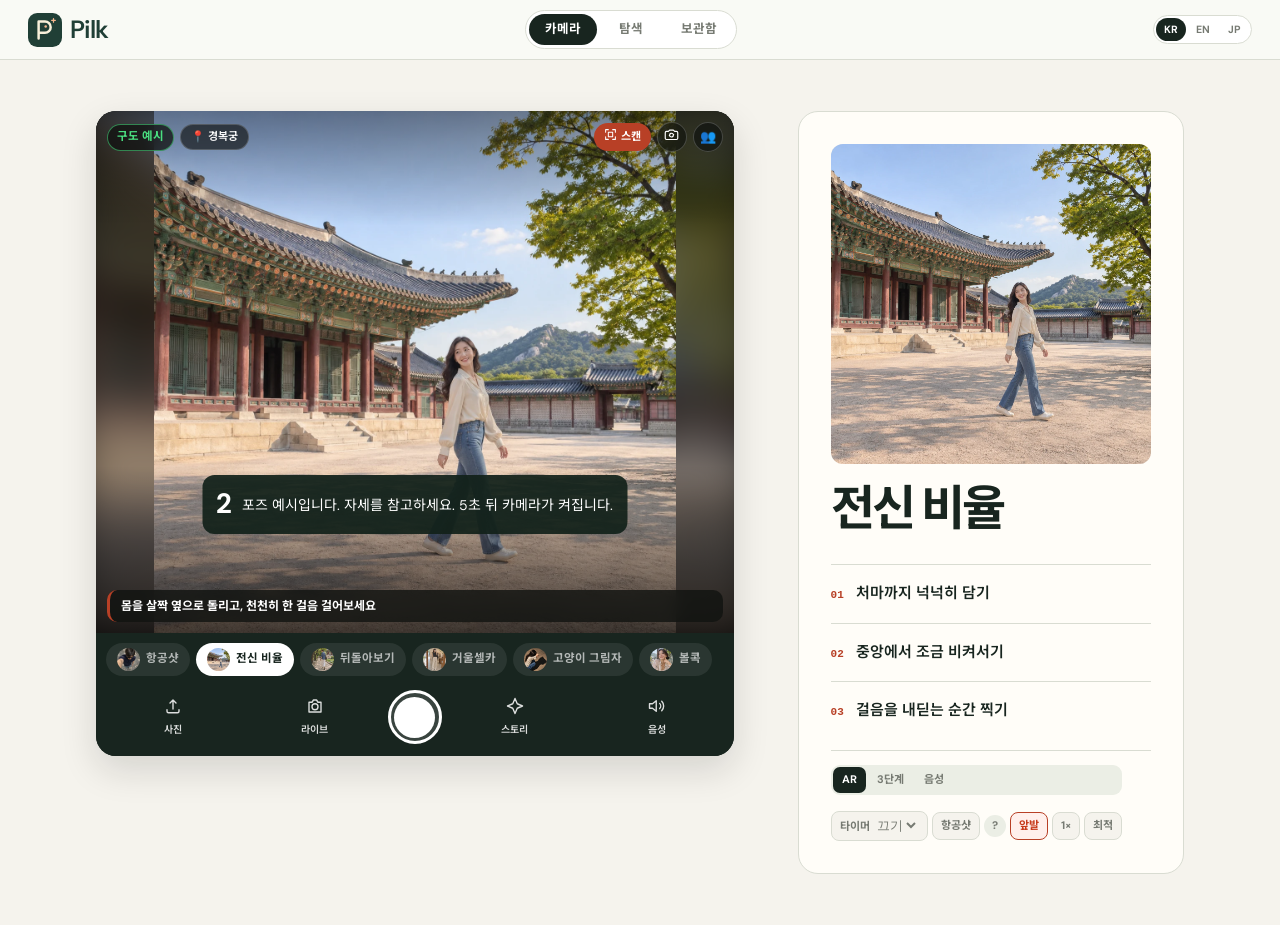
==== index.html @ 5c8191e4 "Add new project (2026_11_21)" ====
<!DOCTYPE html>
<html lang="ko">
<head>
  <meta charset="UTF-8">
  <meta name="viewport" content="width=device-width, initial-scale=1, viewport-fit=cover">
  <meta name="theme-color" content="#f7f6f2">
  <meta name="description" content="PILK — Picture It Like Korean. 실시간 한국식 포토 코칭 & 주변 추천.">
  <title>Pilk · Picture It Like Korean</title>
  <link rel="icon" href="assets/pilk-studio.svg?v=19" type="image/svg+xml">
  <link rel="preconnect" href="https://fonts.googleapis.com">
  <link rel="preconnect" href="https://fonts.gstatic.com" crossorigin>
  <link href="https://fonts.googleapis.com/css2?family=DM+Sans:wght@500;600;700;800&family=Noto+Sans+JP:wght@500;700&family=Noto+Sans+KR:wght@500;700;800&display=swap" rel="stylesheet">
  <link rel="stylesheet" href="assets/leaflet/leaflet.css">
  <link rel="stylesheet" href="style.css?v=19">
</head>
<body>

<header class="app-bar">
  <button type="button" class="brand" data-tab="camera" aria-label="Pilk">
    <img class="brand-symbol" src="assets/pilk-studio.svg?v=19" alt="">
    <span class="brand-name">Pilk</span>
  </button>

  <!-- Desktop top tab bar (hidden on mobile where bottom tab bar is used) -->
  <nav class="desktop-tabs" aria-label="Pages">
    <button type="button" class="dtab active" data-tab="camera" data-t="tabCam"></button>
    <button type="button" class="dtab" data-tab="nearby" data-t="tabNearby"></button>
    <button type="button" class="dtab" data-tab="saved" data-t="tabSaved"></button>
  </nav>

  <div class="bar-right">
    <div class="lang-pill" role="group" aria-label="Language">
      <button type="button" id="lang-ko" class="selected" aria-pressed="true">KR</button>
      <button type="button" id="lang-en" aria-pressed="false">EN</button>
      <button type="button" id="lang-ja" aria-pressed="false">JP</button>
    </div>
  </div>
</header>

<main class="pages-shell">

  <!-- ==================== PAGE 1: CAMERA (DEFAULT, ZERO-SCROLL) ==================== -->
  <section class="tab-page active" id="page-camera" data-page="camera">
    <div class="camera-card">
      <div class="viewfinder" id="viewfinderStage">
        <img id="stageBgImg" src="assets/poses/flip.webp?v=14" alt="Scene">
        <video id="stageVideo" autoplay playsinline muted></video>
        <canvas id="landmarks" aria-hidden="true" hidden></canvas>

        <div id="poseIntro" hidden><strong id="introNumber">5</strong><span data-t="introHint"></span></div>
        <output id="countdown" hidden aria-live="polite"></output>
        <div class="vf-grid" id="vfGrid"></div>
        <div class="vf-foot-line" id="vfFootLine"><span>FOOT LINE</span></div>
        <div class="vf-overlay" id="vfOverlay"></div>
        <div class="vf-scan-laser hidden" id="vfScanLaser"></div>

        <!-- Minimal Top Overlay -->
        <div class="vf-top">
          <div class="vf-top-left">
            <span class="match-pill" id="vfMatchPill"><strong id="vfMatchScore">100%</strong></span>
            <button type="button" class="spot-pill" data-tab="spots">📍 <span id="vfSpotName">경복궁</span></button>
          </div>
          <div class="vf-top-right">
            <button type="button" class="scan-pill-btn" id="vfScanBtn">
              <span data-icon="scan"></span><span data-t="scanAction"></span>
            </button>
            <button type="button" class="glass-btn" id="switchFacingBtn" aria-label="Switch front/rear camera">
              <span data-icon="flipcam"></span>
            </button>
            <button type="button" class="glass-btn" id="helperModeBtn" aria-label="10s Helper Card">👥</button>
          </div>
        </div>

        <!-- Mode B: 3 tiny pills -->
        <div class="vf-steps hidden" id="vfModeBStrip"></div>

        <!-- Single-Line Live Cue -->
        <div class="vf-cue">
          <p id="vfDirText"></p>
        </div>

        <!-- 10s Helper Mode Full Overlay -->
        <div class="vf-helper hidden" id="vfHelperCard">
          <span class="helper-chip">PILK · 10s GUIDE</span>
          <h3 data-t="helperTitle"></h3>
          <div class="helper-box" id="vfHelperSteps"></div>
          <button type="button" class="btn primary" id="closeHelperBtn" data-t="helperClose"></button>
        </div>
      </div>

      <!-- Integrated Pose Strip (dark sleek bar) -->
      <div class="dark-pose-strip" id="poseStrip"></div>

      <!-- Integrated Shutter Bar -->
      <div class="shutter-bar">
        <label class="shutter-btn-side" for="uploadSceneInput">
          <span data-icon="upload"></span><small data-t="dockPhoto"></small>
        </label>
        <input type="file" id="uploadSceneInput" accept="image/jpeg,image/png,image/webp" class="sr-only">

        <button type="button" class="shutter-btn-side" id="toggleCamBtn">
          <span data-icon="camera"></span><small id="toggleCamLabel" data-t="dockCamOn"></small>
        </button>

        <button type="button" class="shutter-circle" id="shutterBtn" aria-label="Capture"><span></span></button>

        <button type="button" class="shutter-btn-side" id="exportStoryBtn">
          <span data-icon="spark"></span><small data-t="dockStory"></small>
        </button>

        <button type="button" class="shutter-btn-side" id="speakCueBtn">
          <span data-icon="volume"></span><small data-t="dockVoice"></small>
        </button>
      </div>
    </div>

    <!-- ONE Single Minimal Utility Bar Below Camera -->
    <aside class="studio-panel"><div class="guide-panel"><img id="guidePhoto" alt=""><h1 id="guideTitle"></h1><ol id="guideSteps"></ol></div>
    <div class="quick-bar">
      <div class="mini-seg" role="tablist">
        <button type="button" class="mseg selected" data-mode="A" data-t="modeA"></button>
        <button type="button" class="mseg" data-mode="B" data-t="modeB"></button>
        <button type="button" class="mseg" data-mode="C" data-t="modeC"></button>
      </div>
      <div class="quick-toggles"><label class="qchip"><span data-t="timer"></span> <select id="timerDelay"><option value="0" data-t="off"></option><option value="3">3 s</option><option value="5">5 s</option><option value="10">10 s</option></select></label>
        <button type="button" class="qchip active" id="btnFlip180"><span data-t="flipShort"></span></button>
        <button type="button" class="qhelp" id="flipHelpBtn" aria-label="What is Flip Phone 180°?">?</button>
        <button type="button" class="qchip active" id="btnFrontFoot"><span data-t="footShort"></span></button>
        <button type="button" class="qchip" id="btnLensCycle">1×</button>
        <button type="button" class="qchip" id="btnDistCycle">최적</button>
      </div>
    </div>
    </aside>
  </section>

  <!-- ==================== PAGE 2: NEARBY & LOCAL COUPONS ==================== -->
  <section class="tab-page" id="page-nearby" data-page="nearby">
    <div class="page-head">
      <h1 data-t="nearbyHeading"></h1>
      <button type="button" class="btn primary sm" id="rescanBtn">
        <span data-icon="scan"></span><span data-t="rescanBtn"></span>
      </button>
    </div>

    <div class="current-spot-banner">
      <img id="nearbyThumb" src="assets/palace-courtyard.webp" alt="">
      <div class="banner-text">
        <b id="scanSpotTitle">경복궁</b>
        <small id="scanLightTag">자연광 · 180° · 1×</small>
      </div>

    </div>

    <div class="explore-layout"><div class="map-column"><div class="explore-tools">
      <button class="btn outline sm" id="spotMap" data-t="tabSpots"></button>
      <button class="btn outline sm" id="salonMap" data-t="salons"></button>
      <button class="btn outline sm" id="castingBtn" data-t="casting"></button>
    </div>
    <div class="nearby-map-card">
      <div id="spotPins" hidden aria-label="Spot map"></div>
      <iframe id="nearbyMapFrame" title="Nearby Spot Map" loading="lazy" referrerpolicy="no-referrer-when-downgrade" allowfullscreen></iframe>
      <div class="map-bar">
        <span class="map-label" id="nearbyMapLabel">📍 경복궁</span>
        <a class="map-ext-link" id="nearbyMapLink" href="#" target="_blank" rel="noopener noreferrer" data-t="openBigMap"></a>
      </div>
    </div>

    <section id="castingResults" aria-live="polite" hidden></section>
    <details class="deals"><summary data-t="deals"></summary><div class="nearby-stack" id="nearbyList"></div>
    <p class="coupon-disclaimer" data-t="couponDisclaimer"></p>
    </details></div><div class="spots-column">
    <div class="page-head">
      <h1 data-t="spotsHeading"></h1>
      <label class="search-pill">
        <span data-icon="search"></span>
        <input id="searchInput" type="search" data-placeholder="searchPlaceholder">
      </label>
    </div>

    <div class="pill-scroll filter-row">
      <button type="button" class="filter-chip selected" data-filter="all"><span data-t="filterAll"></span></button>
      <button type="button" class="filter-chip" data-filter="insta"><span data-t="filterInsta"></span></button>
      <button type="button" class="filter-chip" data-filter="tiktok"><span data-t="filterTiktok"></span></button>
      <button type="button" class="filter-chip" data-filter="drama"><span data-t="filterDrama"></span></button>
      <button type="button" class="filter-chip" data-filter="heritage"><span data-t="filterHeritage"></span></button>
      <button type="button" class="filter-chip" data-filter="nature"><span data-t="filterNature"></span></button>
    </div>

    <div class="spot-grid" id="spotGrid"></div>
    <div class="more-wrap">
      <button type="button" class="btn outline sm" id="loadMoreBtn"></button>
    </div>
    <p class="empty-msg hidden" id="emptySearch" data-t="emptySearch"></p></div></div>
  </section>

  <!-- ==================== PAGE 4: SAVED & SETTINGS ==================== -->
  <section class="tab-page" id="page-saved" data-page="saved">
    <div class="page-head">
      <h1 data-t="savedHeading"></h1>
    </div>

    <div id="savedContent"></div>

    <div class="settings-card">
      <h3 data-t="settingsTitle"></h3>
      <label class="setting-row">
        <span data-t="opacityLabel"></span>
        <div class="range-wrap">
          <input type="range" id="opacitySlider" min="15" max="100" value="72">
          <b id="opacityVal">72%</b>
        </div>
      </label>
      <label class="setting-row">
        <span data-t="gridLabel"></span>
        <input type="checkbox" id="gridToggle" checked>
      </label>
    </div>

    <div class="settings-card">
      <h3 data-t="infoTitle"></h3>
      <button type="button" class="info-link-row" id="openCreditsBtn">
        <span data-t="footerCredits"></span><span>↗</span>
      </button>
    </div>
  </section>

</main>

<!-- FIXED BOTTOM TAB BAR (MOBILE) -->
<nav class="bottom-tabs" aria-label="App Navigation">
  <button type="button" class="btab active" data-tab="camera">
    <span data-icon="camera"></span><span data-t="tabCam"></span>
  </button>
  <button type="button" class="btab" data-tab="nearby">
    <span class="tab-icon-wrap"><span data-icon="pin"></span><i class="notif-dot hidden" id="nearbyDot"></i></span>
    <span data-t="tabNearby"></span>
  </button>
  <button type="button" class="btab" data-tab="saved">
    <span class="tab-icon-wrap"><span data-icon="bookmark"></span><b class="tab-badge hidden" id="saveCount">0</b></span>
    <span data-t="tabSaved"></span>
  </button>
</nav>

<dialog id="modal">
  <button type="button" class="modal-close" id="closeModal" aria-label="Close">✕</button>
  <div id="modalContent"></div>
</dialog>

<div id="toast" role="status" aria-live="polite"></div>

<script src="spots-data.js?v=14"></script>
<script src="pilk-data.js?v=17"></script>
<script src="assets/leaflet/leaflet.js"></script>
<script src="explore-map.js?v=14"></script>
<script src="poses.js"></script>
<script src="casting-listings.js"></script>
<script src="studio.js?v=14"></script>
<script src="pose-tracking.js?v=15"></script>
<script src="scene-meter.js?v=16"></script>
<script src="app.js?v=18"></script>
</body>
</html>
---- assets/leaflet/leaflet.css ----
/* required styles */

.leaflet-pane,
.leaflet-tile,
.leaflet-marker-icon,
.leaflet-marker-shadow,
.leaflet-tile-container,
.leaflet-pane > svg,
.leaflet-pane > canvas,
.leaflet-zoom-box,
.leaflet-image-layer,
.leaflet-layer {
	position: absolute;
	left: 0;
	top: 0;
	}
.leaflet-container {
	overflow: hidden;
	}
.leaflet-tile,
.leaflet-marker-icon,
.leaflet-marker-shadow {
	-webkit-user-select: none;
	   -moz-user-select: none;
	        user-select: none;
	  -webkit-user-drag: none;
	}
/* Prevents IE11 from highlighting tiles in blue */
.leaflet-tile::selection {
	background: transparent;
}
/* Safari renders non-retina tile on retina better with this, but Chrome is worse */
.leaflet-safari .leaflet-tile {
	image-rendering: -webkit-optimize-contrast;
	}
/* hack that prevents hw layers "stretching" when loading new tiles */
.leaflet-safari .leaflet-tile-container {
	width: 1600px;
	height: 1600px;
	-webkit-transform-origin: 0 0;
	}
.leaflet-marker-icon,
.leaflet-marker-shadow {
	display: block;
	}
/* .leaflet-container svg: reset svg max-width decleration shipped in Joomla! (joomla.org) 3.x */
/* .leaflet-container img: map is broken in FF if you have max-width: 100% on tiles */
.leaflet-container .leaflet-overlay-pane svg {
	max-width: none !important;
	max-height: none !important;
	}
.leaflet-container .leaflet-marker-pane img,
.leaflet-container .leaflet-shadow-pane img,
.leaflet-container .leaflet-tile-pane img,
.leaflet-container img.leaflet-image-layer,
.leaflet-container .leaflet-tile {
	max-width: none !important;
	max-height: none !important;
	width: auto;
	padding: 0;
	}

.leaflet-container img.leaflet-tile {
	/* See: https://bugs.chromium.org/p/chromium/issues/detail?id=600120 */
	mix-blend-mode: plus-lighter;
}

.leaflet-container.leaflet-touch-zoom {
	-ms-touch-action: pan-x pan-y;
	touch-action: pan-x pan-y;
	}
.leaflet-container.leaflet-touch-drag {
	-ms-touch-action: pinch-zoom;
	/* Fallback for FF which doesn't support pinch-zoom */
	touch-action: none;
	touch-action: pinch-zoom;
}
.leaflet-container.leaflet-touch-drag.leaflet-touch-zoom {
	-ms-touch-action: none;
	touch-action: none;
}
.leaflet-container {
	-webkit-tap-highlight-color: transparent;
}
.leaflet-container a {
	-webkit-tap-highlight-color: rgba(51, 181, 229, 0.4);
}
.leaflet-tile {
	filter: inherit;
	visibility: hidden;
	}
.leaflet-tile-loaded {
	visibility: inherit;
	}
.leaflet-zoom-box {
	width: 0;
	height: 0;
	-moz-box-sizing: border-box;
	     box-sizing: border-box;
	z-index: 800;
	}
/* workaround for https://bugzilla.mozilla.org/show_bug.cgi?id=888319 */
.leaflet-overlay-pane svg {
	-moz-user-select: none;
	}

.leaflet-pane         { z-index: 400; }

.leaflet-tile-pane    { z-index: 200; }
.leaflet-overlay-pane { z-index: 400; }
.leaflet-shadow-pane  { z-index: 500; }
.leaflet-marker-pane  { z-index: 600; }
.leaflet-tooltip-pane   { z-index: 650; }
.leaflet-popup-pane   { z-index: 700; }

.leaflet-map-pane canvas { z-index: 100; }
.leaflet-map-pane svg    { z-index: 200; }

.leaflet-vml-shape {
	width: 1px;
	height: 1px;
	}
.lvml {
	behavior: url(#default#VML);
	display: inline-block;
	position: absolute;
	}


/* control positioning */

.leaflet-control {
	position: relative;
	z-index: 800;
	pointer-events: visiblePainted; /* IE 9-10 doesn't have auto */
	pointer-events: auto;
	}
.leaflet-top,
.leaflet-bottom {
	position: absolute;
	z-index: 1000;
	pointer-events: none;
	}
.leaflet-top {
	top: 0;
	}
.leaflet-right {
	right: 0;
	}
.leaflet-bottom {
	bottom: 0;
	}
.leaflet-left {
	left: 0;
	}
.leaflet-control {
	float: left;
	clear: both;
	}
.leaflet-right .leaflet-control {
	float: right;
	}
.leaflet-top .leaflet-control {
	margin-top: 10px;
	}
.leaflet-bottom .leaflet-control {
	margin-bottom: 10px;
	}
.leaflet-left .leaflet-control {
	margin-left: 10px;
	}
.leaflet-right .leaflet-control {
	margin-right: 10px;
	}


/* zoom and fade animations */

.leaflet-fade-anim .leaflet-popup {
	opacity: 0;
	-webkit-transition: opacity 0.2s linear;
	   -moz-transition: opacity 0.2s linear;
	        transition: opacity 0.2s linear;
	}
.leaflet-fade-anim .leaflet-map-pane .leaflet-popup {
	opacity: 1;
	}
.leaflet-zoom-animated {
	-webkit-transform-origin: 0 0;
	    -ms-transform-origin: 0 0;
	        transform-origin: 0 0;
	}
svg.leaflet-zoom-animated {
	will-change: transform;
}

.leaflet-zoom-anim .leaflet-zoom-animated {
	-webkit-transition: -webkit-transform 0.25s cubic-bezier(0,0,0.25,1);
	   -moz-transition:    -moz-transform 0.25s cubic-bezier(0,0,0.25,1);
	        transition:         transform 0.25s cubic-bezier(0,0,0.25,1);
	}
.leaflet-zoom-anim .leaflet-tile,
.leaflet-pan-anim .leaflet-tile {
	-webkit-transition: none;
	   -moz-transition: none;
	        transition: none;
	}

.leaflet-zoom-anim .leaflet-zoom-hide {
	visibility: hidden;
	}


/* cursors */

.leaflet-interactive {
	cursor: pointer;
	}
.leaflet-grab {
	cursor: -webkit-grab;
	cursor:    -moz-grab;
	cursor:         grab;
	}
.leaflet-crosshair,
.leaflet-crosshair .leaflet-interactive {
	cursor: crosshair;
	}
.leaflet-popup-pane,
.leaflet-control {
	cursor: auto;
	}
.leaflet-dragging .leaflet-grab,
.leaflet-dragging .leaflet-grab .leaflet-interactive,
.leaflet-dragging .leaflet-marker-draggable {
	cursor: move;
	cursor: -webkit-grabbing;
	cursor:    -moz-grabbing;
	cursor:         grabbing;
	}

/* marker & overlays interactivity */
.leaflet-marker-icon,
.leaflet-marker-shadow,
.leaflet-image-layer,
.leaflet-pane > svg path,
.leaflet-tile-container {
	pointer-events: none;
	}

.leaflet-marker-icon.leaflet-interactive,
.leaflet-image-layer.leaflet-interactive,
.leaflet-pane > svg path.leaflet-interactive,
svg.leaflet-image-layer.leaflet-interactive path {
	pointer-events: visiblePainted; /* IE 9-10 doesn't have auto */
	pointer-events: auto;
	}

/* visual tweaks */

.leaflet-container {
	background: #ddd;
	outline-offset: 1px;
	}
.leaflet-container a {
	color: #0078A8;
	}
.leaflet-zoom-box {
	border: 2px dotted #38f;
	background: rgba(255,255,255,0.5);
	}


/* general typography */
.leaflet-container {
	font-family: "Helvetica Neue", Arial, Helvetica, sans-serif;
	font-size: 12px;
	font-size: 0.75rem;
	line-height: 1.5;
	}


/* general toolbar styles */

.leaflet-bar {
	box-shadow: 0 1px 5px rgba(0,0,0,0.65);
	border-radius: 4px;
	}
.leaflet-bar a {
	background-color: #fff;
	border-bottom: 1px solid #ccc;
	width: 26px;
	height: 26px;
	line-height: 26px;
	display: block;
	text-align: center;
	text-decoration: none;
	color: black;
	}
.leaflet-bar a,
.leaflet-control-layers-toggle {
	background-position: 50% 50%;
	background-repeat: no-repeat;
	display: block;
	}
.leaflet-bar a:hover,
.leaflet-bar a:focus {
	background-color: #f4f4f4;
	}
.leaflet-bar a:first-child {
	border-top-left-radius: 4px;
	border-top-right-radius: 4px;
	}
.leaflet-bar a:last-child {
	border-bottom-left-radius: 4px;
	border-bottom-right-radius: 4px;
	border-bottom: none;
	}
.leaflet-bar a.leaflet-disabled {
	cursor: default;
	background-color: #f4f4f4;
	color: #bbb;
	}

.leaflet-touch .leaflet-bar a {
	width: 30px;
	height: 30px;
	line-height: 30px;
	}
.leaflet-touch .leaflet-bar a:first-child {
	border-top-left-radius: 2px;
	border-top-right-radius: 2px;
	}
.leaflet-touch .leaflet-bar a:last-child {
	border-bottom-left-radius: 2px;
	border-bottom-right-radius: 2px;
	}

/* zoom control */

.leaflet-control-zoom-in,
.leaflet-control-zoom-out {
	font: bold 18px 'Lucida Console', Monaco, monospace;
	text-indent: 1px;
	}

.leaflet-touch .leaflet-control-zoom-in, .leaflet-touch .leaflet-control-zoom-out  {
	font-size: 22px;
	}


/* layers control */

.leaflet-control-layers {
	box-shadow: 0 1px 5px rgba(0,0,0,0.4);
	background: #fff;
	border-radius: 5px;
	}
.leaflet-control-layers-toggle {
	background-image: url(images/layers.png);
	width: 36px;
	height: 36px;
	}
.leaflet-retina .leaflet-control-layers-toggle {
	background-image: url(images/layers-2x.png);
	background-size: 26px 26px;
	}
.leaflet-touch .leaflet-control-layers-toggle {
	width: 44px;
	height: 44px;
	}
.leaflet-control-layers .leaflet-control-layers-list,
.leaflet-control-layers-expanded .leaflet-control-layers-toggle {
	display: none;
	}
.leaflet-control-layers-expanded .leaflet-control-layers-list {
	display: block;
	position: relative;
	}
.leaflet-control-layers-expanded {
	padding: 6px 10px 6px 6px;
	color: #333;
	background: #fff;
	}
.leaflet-control-layers-scrollbar {
	overflow-y: scroll;
	overflow-x: hidden;
	padding-right: 5px;
	}
.leaflet-control-layers-selector {
	margin-top: 2px;
	position: relative;
	top: 1px;
	}
.leaflet-control-layers label {
	display: block;
	font-size: 13px;
	font-size: 1.08333em;
	}
.leaflet-control-layers-separator {
	height: 0;
	border-top: 1px solid #ddd;
	margin: 5px -10px 5px -6px;
	}

/* Default icon URLs */
.leaflet-default-icon-path { /* used only in path-guessing heuristic, see L.Icon.Default */
	background-image: url(images/marker-icon.png);
	}


/* attribution and scale controls */

.leaflet-container .leaflet-control-attribution {
	background: #fff;
	background: rgba(255, 255, 255, 0.8);
	margin: 0;
	}
.leaflet-control-attribution,
.leaflet-control-scale-line {
	padding: 0 5px;
	color: #333;
	line-height: 1.4;
	}
.leaflet-control-attribution a {
	text-decoration: none;
	}
.leaflet-control-attribution a:hover,
.leaflet-control-attribution a:focus {
	text-decoration: underline;
	}
.leaflet-attribution-flag {
	display: inline !important;
	vertical-align: baseline !important;
	width: 1em;
	height: 0.6669em;
	}
.leaflet-left .leaflet-control-scale {
	margin-left: 5px;
	}
.leaflet-bottom .leaflet-control-scale {
	margin-bottom: 5px;
	}
.leaflet-control-scale-line {
	border: 2px solid #777;
	border-top: none;
	line-height: 1.1;
	padding: 2px 5px 1px;
	white-space: nowrap;
	-moz-box-sizing: border-box;
	     box-sizing: border-box;
	background: rgba(255, 255, 255, 0.8);
	text-shadow: 1px 1px #fff;
	}
.leaflet-control-scale-line:not(:first-child) {
	border-top: 2px solid #777;
	border-bottom: none;
	margin-top: -2px;
	}
.leaflet-control-scale-line:not(:first-child):not(:last-child) {
	border-bottom: 2px solid #777;
	}

.leaflet-touch .leaflet-control-attribution,
.leaflet-touch .leaflet-control-layers,
.leaflet-touch .leaflet-bar {
	box-shadow: none;
	}
.leaflet-touch .leaflet-control-layers,
.leaflet-touch .leaflet-bar {
	border: 2px solid rgba(0,0,0,0.2);
	background-clip: padding-box;
	}


/* popup */

.leaflet-popup {
	position: absolute;
	text-align: center;
	margin-bottom: 20px;
	}
.leaflet-popup-content-wrapper {
	padding: 1px;
	text-align: left;
	border-radius: 12px;
	}
.leaflet-popup-content {
	margin: 13px 24px 13px 20px;
	line-height: 1.3;
	font-size: 13px;
	font-size: 1.08333em;
	min-height: 1px;
	}
.leaflet-popup-content p {
	margin: 17px 0;
	margin: 1.3em 0;
	}
.leaflet-popup-tip-container {
	width: 40px;
	height: 20px;
	position: absolute;
	left: 50%;
	margin-top: -1px;
	margin-left: -20px;
	overflow: hidden;
	pointer-events: none;
	}
.leaflet-popup-tip {
	width: 17px;
	height: 17px;
	padding: 1px;

	margin: -10px auto 0;
	pointer-events: auto;

	-webkit-transform: rotate(45deg);
	   -moz-transform: rotate(45deg);
	    -ms-transform: rotate(45deg);
	        transform: rotate(45deg);
	}
.leaflet-popup-content-wrapper,
.leaflet-popup-tip {
	background: white;
	color: #333;
	box-shadow: 0 3px 14px rgba(0,0,0,0.4);
	}
.leaflet-container a.leaflet-popup-close-button {
	position: absolute;
	top: 0;
	right: 0;
	border: none;
	text-align: center;
	width: 24px;
	height: 24px;
	font: 16px/24px Tahoma, Verdana, sans-serif;
	color: #757575;
	text-decoration: none;
	background: transparent;
	}
.leaflet-container a.leaflet-popup-close-button:hover,
.leaflet-container a.leaflet-popup-close-button:focus {
	color: #585858;
	}
.leaflet-popup-scrolled {
	overflow: auto;
	}

.leaflet-oldie .leaflet-popup-content-wrapper {
	-ms-zoom: 1;
	}
.leaflet-oldie .leaflet-popup-tip {
	width: 24px;
	margin: 0 auto;

	-ms-filter: "progid:DXImageTransform.Microsoft.Matrix(M11=0.70710678, M12=0.70710678, M21=-0.70710678, M22=0.70710678)";
	filter: progid:DXImageTransform.Microsoft.Matrix(M11=0.70710678, M12=0.70710678, M21=-0.70710678, M22=0.70710678);
	}

.leaflet-oldie .leaflet-control-zoom,
.leaflet-oldie .leaflet-control-layers,
.leaflet-oldie .leaflet-popup-content-wrapper,
.leaflet-oldie .leaflet-popup-tip {
	border: 1px solid #999;
	}


/* div icon */

.leaflet-div-icon {
	background: #fff;
	border: 1px solid #666;
	}


/* Tooltip */
/* Base styles for the element that has a tooltip */
.leaflet-tooltip {
	position: absolute;
	padding: 6px;
	background-color: #fff;
	border: 1px solid #fff;
	border-radius: 3px;
	color: #222;
	white-space: nowrap;
	-webkit-user-select: none;
	-moz-user-select: none;
	-ms-user-select: none;
	user-select: none;
	pointer-events: none;
	box-shadow: 0 1px 3px rgba(0,0,0,0.4);
	}
.leaflet-tooltip.leaflet-interactive {
	cursor: pointer;
	pointer-events: auto;
	}
.leaflet-tooltip-top:before,
.leaflet-tooltip-bottom:before,
.leaflet-tooltip-left:before,
.leaflet-tooltip-right:before {
	position: absolute;
	pointer-events: none;
	border: 6px solid transparent;
	background: transparent;
	content: "";
	}

/* Directions */

.leaflet-tooltip-bottom {
	margin-top: 6px;
}
.leaflet-tooltip-top {
	margin-top: -6px;
}
.leaflet-tooltip-bottom:before,
.leaflet-tooltip-top:before {
	left: 50%;
	margin-left: -6px;
	}
.leaflet-tooltip-top:before {
	bottom: 0;
	margin-bottom: -12px;
	border-top-color: #fff;
	}
.leaflet-tooltip-bottom:before {
	top: 0;
	margin-top: -12px;
	margin-left: -6px;
	border-bottom-color: #fff;
	}
.leaflet-tooltip-left {
	margin-left: -6px;
}
.leaflet-tooltip-right {
	margin-left: 6px;
}
.leaflet-tooltip-left:before,
.leaflet-tooltip-right:before {
	top: 50%;
	margin-top: -6px;
	}
.leaflet-tooltip-left:before {
	right: 0;
	margin-right: -12px;
	border-left-color: #fff;
	}
.leaflet-tooltip-right:before {
	left: 0;
	margin-left: -12px;
	border-right-color: #fff;
	}

/* Printing */

@media print {
	/* Prevent printers from removing background-images of controls. */
	.leaflet-control {
		-webkit-print-color-adjust: exact;
		print-color-adjust: exact;
		}
	}
---- style.css ----
/* PILK v005 — Minimal 4-Tab Native App UI */
:root {
  --bg: #f7f6f2;
  --surface: #ffffff;
  --soft: #efede6;
  --dark: #131513;
  --ink: #1a1d1a;
  --muted: #767a72;
  --line: #e7e4dc;
  --coral: #ff5a36;
  --coral-soft: #fff0ec;
  --mint: #22c55e;
  --mint-soft: #eafbf0;
}

* { box-sizing: border-box; -webkit-tap-highlight-color: transparent; }
html, body {
  margin: 0; width: 100%; max-width: 100%; overflow-x: clip;
  background: var(--bg); color: var(--ink);
  font-family: 'DM Sans', 'Noto Sans KR', 'Noto Sans JP', -apple-system, sans-serif;
  font-size: 13.5px; line-height: 1.45;
  -webkit-font-smoothing: antialiased;
}
button, input { font: inherit; color: inherit; }
button { border: 0; background: none; cursor: pointer; touch-action: manipulation; }
a { color: inherit; text-decoration: none; }
.hidden { display: none !important; }
.sr-only {
  position: absolute !important; width: 1px; height: 1px;
  overflow: hidden; clip: rect(0, 0, 0, 0); white-space: nowrap;
}
svg.icon {
  width: 18px; height: 18px; fill: none; stroke: currentColor;
  stroke-width: 1.85; stroke-linecap: round; stroke-linejoin: round; flex-shrink: 0;
}

/* TOP BAR (50px minimal) */
.app-bar {
  position: sticky; top: 0; z-index: 30;
  width: 100%; max-width: 100vw; height: 50px; padding: 0 14px;
  background: rgba(247, 246, 242, 0.94); backdrop-filter: blur(12px);
  border-bottom: 1px solid var(--line);
  display: flex; align-items: center; justify-content: space-between; gap: 10px;
}
.brand { display: inline-flex; align-items: center; gap: 6px; padding: 0; }
.brand-mark { color: var(--coral); font-size: 20px; line-height: 1; }
.brand-name { font-size: 18px; font-weight: 800; letter-spacing: -0.6px; }
.desktop-tabs { display: none; }
.bar-right { display: flex; align-items: center; gap: 7px; }
.lang-pill {
  display: flex; background: var(--surface); border: 1px solid var(--line);
  border-radius: 99px; padding: 2px; gap: 2px;
}
.lang-pill button {
  font-size: 10.5px; font-weight: 700; padding: 4px 8px;
  border-radius: 99px; color: var(--muted);
}
.lang-pill button.selected { background: var(--ink); color: #fff; }

/* PAGES SHELL */
.pages-shell {
  width: 100%; max-width: 480px; margin: 0 auto;
  padding: 10px 12px calc(74px + env(safe-area-inset-bottom));
}
.tab-page { display: none; width: 100%; min-width: 0; }
.tab-page.active { display: block; animation: fadeIn 0.16s ease; }
@keyframes fadeIn { from { opacity: 0; transform: translateY(4px); } to { opacity: 1; transform: none; } }

/* ==================== PAGE 1: CAMERA (ZERO-SCROLL FIT) ==================== */
.camera-card {
  width: 100%; background: var(--dark); border-radius: 22px; overflow: hidden;
  box-shadow: 0 14px 36px rgba(19, 21, 19, 0.14);
}
.viewfinder {
  position: relative; width: 100%;
  height: clamp(320px, calc(100dvh - 280px), 520px);
  overflow: hidden; background: #0f110f;
}
.viewfinder > img,
.viewfinder > video {
  position: absolute; inset: 0; width: 100%; height: 100%;
  object-fit: cover; transition: transform 0.22s ease;
}
.viewfinder > video { display: none; }
.viewfinder > video.is-mirrored { transform: scaleX(-1); }
.viewfinder::after {
  content: ''; position: absolute; inset: 0; pointer-events: none;
  background: linear-gradient(180deg, rgba(0,0,0,0.42) 0%, transparent 22%, transparent 68%, rgba(0,0,0,0.72) 100%);
}

/* Grid & Foot Line */
.vf-grid {
  position: absolute; inset: 0; z-index: 2; pointer-events: none;
  background:
    linear-gradient(to right, transparent 33.1%, rgba(255,255,255,0.2) 33.3%, transparent 33.6%, transparent 66.4%, rgba(255,255,255,0.2) 66.6%, transparent 66.9%),
    linear-gradient(to bottom, transparent 33.1%, rgba(255,255,255,0.2) 33.3%, transparent 33.6%, transparent 66.4%, rgba(255,255,255,0.2) 66.6%, transparent 66.9%);
}
.vf-foot-line {
  position: absolute; left: 10%; right: 10%; bottom: 16%; z-index: 3;
  border-bottom: 1.5px dashed rgba(255, 134, 98, 0.85); text-align: right; pointer-events: none;
}
.vf-foot-line span {
  display: inline-block; transform: translateY(-2px);
  background: rgba(19, 21, 19, 0.65); color: #ffd4c4;
  padding: 1px 6px; border-radius: 4px; font-size: 8.5px; font-weight: 800;
}

/* AR Overlay */
.vf-overlay {
  position: absolute; left: 18%; right: 18%; top: 14%; bottom: 14%;
  z-index: 3; pointer-events: none; opacity: 0.72;
  transition: transform 0.22s ease, opacity 0.15s ease;
}
.vf-overlay svg { width: 100%; height: 100%; filter: drop-shadow(0 0 2px rgba(0,0,0,0.65)); }

/* AI Scan Laser */
.vf-scan-laser {
  position: absolute; left: 0; right: 0; height: 3px; z-index: 6;
  background: linear-gradient(90deg, transparent, #34d399, #ff5a36, #34d399, transparent);
  box-shadow: 0 0 18px 4px rgba(52, 211, 153, 0.55);
  animation: sweep 0.9s ease-in-out infinite;
}
@keyframes sweep { 0% { top: 8%; } 50% { top: 88%; } 100% { top: 8%; } }

/* Top HUD inside Viewfinder */
.vf-top {
  position: absolute; top: 11px; left: 11px; right: 11px; z-index: 5;
  display: flex; align-items: center; justify-content: space-between; gap: 6px;
}
.vf-top-left, .vf-top-right { display: flex; align-items: center; gap: 6px; min-width: 0; }
.match-pill {
  background: rgba(16, 18, 16, 0.76); backdrop-filter: blur(8px);
  border: 1px solid rgba(74, 222, 128, 0.55); border-radius: 99px;
  padding: 4px 9px; font-size: 11.5px; color: #4ade80; font-weight: 800; flex-shrink: 0;
}
.match-pill.warn { border-color: rgba(251, 191, 36, 0.75); color: #fbbf24; }
.spot-pill {
  background: rgba(16, 18, 16, 0.65); backdrop-filter: blur(8px);
  border: 1px solid rgba(255,255,255,0.18); border-radius: 99px;
  padding: 4px 10px; color: #fff; font-size: 11px; font-weight: 600;
  white-space: nowrap; overflow: hidden; text-overflow: ellipsis; max-width: 145px;
}
.scan-pill-btn {
  display: inline-flex; align-items: center; gap: 4px;
  background: var(--coral); color: #fff; border-radius: 99px;
  padding: 5px 10px; font-size: 11px; font-weight: 700; flex-shrink: 0;
}
.scan-pill-btn svg { width: 13px; height: 13px; }
.glass-btn {
  width: 30px; height: 30px; border-radius: 50%;
  background: rgba(16, 18, 16, 0.68); backdrop-filter: blur(8px);
  border: 1px solid rgba(255,255,255,0.2); color: #fff; font-size: 13px;
  display: grid; place-items: center; flex-shrink: 0; transition: transform 0.25s ease;
}
.glass-btn svg { width: 15px; height: 15px; }
.glass-btn.is-front { border-color: #4ade80; color: #4ade80; transform: rotate(180deg); }

/* Mode B 3-Step Strip */
.vf-steps {
  position: absolute; left: 11px; right: 11px; bottom: 52px; z-index: 5;
  display: flex; gap: 5px;
}
.vf-step-pill {
  flex: 1; background: rgba(255,255,255,0.92); color: var(--ink);
  border-radius: 8px; padding: 5px 6px; font-size: 10px; font-weight: 700; text-align: center;
}
.vf-step-pill b { color: var(--coral); margin-right: 3px; }

/* Single-Line Cue */
.vf-cue {
  position: absolute; left: 11px; right: 11px; bottom: 11px; z-index: 5;
  background: rgba(16, 18, 16, 0.78); backdrop-filter: blur(8px);
  border-left: 3px solid var(--coral); border-radius: 10px;
  padding: 8px 11px; color: #fff;
}
.vf-cue p { margin: 0; font-size: 12px; font-weight: 700; line-height: 1.35; }

/* 10s Helper Mode */
.vf-helper {
  position: absolute; inset: 0; z-index: 9;
  background: rgba(18, 21, 18, 0.96); color: #fff;
  padding: 20px 18px; display: flex; flex-direction: column;
  justify-content: center; align-items: center; text-align: center; gap: 12px;
}
.helper-chip {
  background: var(--coral); color: #fff; font-size: 10px; font-weight: 800;
  padding: 4px 10px; border-radius: 99px;
}
.vf-helper h3 { margin: 0; font-size: 17px; }
.helper-box {
  width: 100%; background: rgba(255,255,255,0.09); border: 1px solid rgba(255,255,255,0.18);
  border-radius: 14px; padding: 14px; text-align: left;
  font-size: 14.5px; font-weight: 700; line-height: 1.75; white-space: pre-line;
}

/* Integrated Dark Pose Strip */
.dark-pose-strip {
  display: flex; align-items: center; gap: 6px;
  overflow-x: auto; scrollbar-width: none;
  padding: 10px 10px 4px; background: var(--dark);
}
.dark-pose-strip::-webkit-scrollbar { display: none; }
.dpose {
  flex-shrink: 0; padding: 5px 11px; border-radius: 99px;
  font-size: 11.5px; font-weight: 700; color: rgba(255,255,255,0.65);
  background: rgba(255,255,255,0.08); white-space: nowrap;
}
.dpose.selected { background: #fff; color: var(--dark); }

/* Integrated Shutter Bar */
.shutter-bar {
  display: grid; grid-template-columns: 1fr 1fr auto 1fr 1fr;
  align-items: center; padding: 10px 8px 12px; gap: 4px;
  background: var(--dark); color: #fff;
}
.shutter-btn-side {
  display: flex; flex-direction: column; align-items: center; justify-content: center;
  gap: 3px; padding: 6px 2px; border-radius: 10px; color: rgba(255,255,255,0.85); cursor: pointer;
}
.shutter-btn-side small { font-size: 10px; font-weight: 600; }
.shutter-btn-side.active { color: #4ade80; }
.shutter-circle {
  width: 54px; height: 54px; border-radius: 50%;
  border: 3px solid #fff; padding: 3.5px; background: rgba(255,255,255,0.14);
  transition: transform 0.1s;
}
.shutter-circle span { display: block; width: 100%; height: 100%; border-radius: 50%; background: #fff; }
.shutter-circle:active { transform: scale(0.92); }

/* ONE Minimal Utility Row Below Camera */
.quick-bar {
  margin-top: 10px;
  display: flex; align-items: center; justify-content: space-between; gap: 8px;
  background: var(--surface); border: 1px solid var(--line);
  border-radius: 14px; padding: 7px 8px;
}
.mini-seg {
  display: flex; background: var(--soft); border-radius: 9px; padding: 2px; gap: 2px; flex-shrink: 0;
}
.mseg {
  padding: 5px 9px; border-radius: 7px; font-size: 11px; font-weight: 700; color: var(--muted); white-space: nowrap;
}
.mseg.selected { background: var(--ink); color: #fff; }
.quick-toggles {
  display: flex; align-items: center; gap: 4px; overflow-x: auto; scrollbar-width: none;
}
.quick-toggles::-webkit-scrollbar { display: none; }
.qchip {
  flex-shrink: 0; padding: 5px 8px; border-radius: 8px;
  font-size: 11px; font-weight: 700; color: var(--muted);
  background: var(--bg); border: 1px solid var(--line); white-space: nowrap;
}
.qchip.active { background: var(--coral-soft); border-color: var(--coral); color: #c73c1c; }
.qhelp {
  flex-shrink: 0; width: 22px; height: 22px; border-radius: 50%;
  background: var(--soft); color: var(--muted); font-size: 11px; font-weight: 800;
  display: grid; place-items: center;
}
.shutter-btn-side.is-speaking { color: #ff8c69; animation: pulseSpeak 0.8s ease-in-out infinite; }
.vf-cue.is-speaking { border-left-color: #4ade80; box-shadow: 0 0 0 1px rgba(74, 222, 128, 0.45); }
@keyframes pulseSpeak { 0%, 100% { opacity: 1; } 50% { opacity: 0.5; } }
.coupon-disclaimer {
  margin: 12px 4px 0; font-size: 11px; color: var(--muted); text-align: center;
}
.sample-tag {
  display: inline-block; font-size: 10px; font-weight: 800;
  background: var(--soft); color: var(--muted); padding: 1px 5px; border-radius: 4px; margin-right: 4px;
}
.flip-compare {
  display: grid; grid-template-columns: 1fr 1fr; gap: 10px; margin: 14px 0;
}
.flip-box {
  background: var(--surface); border: 1px solid var(--line); border-radius: 13px;
  padding: 12px 10px; text-align: center;
}
.flip-box.good { background: var(--coral-soft); border-color: #ffc5b4; }
.flip-box svg { width: 72px; height: 92px; display: block; margin: 0 auto 8px; }
.flip-box b { display: block; font-size: 12px; margin-bottom: 3px; }
.flip-box small { display: block; font-size: 11px; color: var(--muted); line-height: 1.4; }

/* ==================== SHARED PAGE HEADER ==================== */
.page-head {
  display: flex; align-items: center; justify-content: space-between; gap: 10px;
  margin: 4px 0 14px;
}
.page-head h1 { margin: 0; font-size: 20px; font-weight: 800; letter-spacing: -0.5px; }

/* ==================== PAGE 2: NEARBY ==================== */
.current-spot-banner {
  display: flex; align-items: center; gap: 12px;
  background: var(--surface); border: 1px solid var(--line); border-radius: 16px;
  padding: 10px 12px; margin-bottom: 14px;
}
.current-spot-banner img { width: 52px; height: 52px; border-radius: 11px; object-fit: cover; flex-shrink: 0; }
.banner-text { min-width: 0; flex: 1; }
.banner-text b { display: block; font-size: 14.5px; }
.banner-text small { color: var(--muted); font-size: 11.5px; }
.ai-pill {
  background: var(--mint-soft); color: #15803d; font-size: 10px; font-weight: 800;
  padding: 4px 8px; border-radius: 99px;
}

.nearby-map-card {
  background: var(--surface); border: 1px solid var(--line); border-radius: 16px;
  overflow: hidden; margin-bottom: 14px;
}
.nearby-map-card iframe {
  display: block; width: 100%; height: 190px; border: 0; background: #e8e5dc;
}
.map-bar {
  display: flex; align-items: center; justify-content: space-between; gap: 8px;
  padding: 9px 13px; border-top: 1px solid var(--soft); font-size: 12px;
}
.map-label { font-weight: 700; white-space: nowrap; overflow: hidden; text-overflow: ellipsis; }
.map-ext-link { color: var(--coral); font-weight: 700; white-space: nowrap; flex-shrink: 0; }

.nearby-stack { display: grid; gap: 12px; }
.nearby-item-card {
  background: var(--surface); border: 1px solid var(--line); border-radius: 16px;
  padding: 15px; display: flex; flex-direction: column; gap: 6px;
}
.nearby-meta { display: flex; align-items: center; justify-content: space-between; font-size: 11px; font-weight: 700; }
.nearby-cat { background: var(--coral-soft); color: var(--coral); padding: 3px 8px; border-radius: 6px; }
.nearby-walk { color: var(--muted); }
.nearby-item-card b { font-size: 15px; }
.nearby-deal { font-size: 12.5px; color: #166534; font-weight: 600; }
.nearby-btns { display: flex; gap: 8px; margin-top: 6px; }

/* ==================== PAGE 3: SPOTS ==================== */
.search-pill {
  display: flex; align-items: center; gap: 6px;
  background: var(--surface); border: 1px solid var(--line);
  border-radius: 99px; padding: 7px 12px; width: 185px;
}
.search-pill svg { width: 14px; height: 14px; color: var(--muted); }
.search-pill input { border: 0; background: none; outline: none; width: 100%; font-size: 12px; }

.pill-scroll {
  display: flex; gap: 6px; overflow-x: auto; scrollbar-width: none; margin-bottom: 14px;
}
.pill-scroll::-webkit-scrollbar { display: none; }
.filter-chip {
  flex-shrink: 0; padding: 7px 12px; border-radius: 99px;
  font-size: 12px; font-weight: 700; border: 1px solid var(--line);
  background: var(--surface); color: var(--muted); white-space: nowrap;
}
.filter-chip.selected { background: var(--ink); border-color: var(--ink); color: #fff; }
.chip-n { opacity: 0.65; margin-left: 3px; font-size: 10.5px; }

.spot-grid {
  display: grid; grid-template-columns: repeat(2, minmax(0, 1fr)); gap: 10px; width: 100%;
}
.spot-card {
  min-width: 0; background: var(--surface); border: 1px solid var(--line);
  border-radius: 14px; overflow: hidden; display: flex; flex-direction: column;
}
.spot-photo-btn {
  position: relative; width: 100%; aspect-ratio: 4 / 3; padding: 0;
  overflow: hidden; background: #e5e0d5; display: block;
}
.spot-photo-btn img { width: 100%; height: 100%; object-fit: cover; display: block; }
.spot-badge {
  position: absolute; top: 7px; left: 7px;
  background: rgba(19, 21, 19, 0.72); color: #fff;
  font-size: 9.5px; font-weight: 700; padding: 2px 6px; border-radius: 5px;
}
.spot-save {
  position: absolute; top: 7px; right: 7px;
  width: 28px; height: 28px; border-radius: 50%;
  background: rgba(255,255,255,0.92); display: grid; place-items: center;
}
.spot-save svg { width: 14px; height: 14px; }
.spot-save.is-saved { color: var(--coral); }
.spot-save.is-saved svg { fill: rgba(255, 90, 54, 0.25); }
.spot-foot {
  padding: 9px 10px; display: flex; align-items: center; justify-content: space-between; gap: 6px;
}
.spot-meta-btn { text-align: left; min-width: 0; padding: 0; flex: 1; }
.spot-meta-btn b { display: block; font-size: 13px; font-weight: 800; white-space: nowrap; overflow: hidden; text-overflow: ellipsis; }
.spot-meta-btn small { display: block; font-size: 10.5px; color: var(--muted); white-space: nowrap; overflow: hidden; text-overflow: ellipsis; }
.spot-info-btn {
  width: 26px; height: 26px; border-radius: 50%; background: var(--soft);
  color: var(--muted); font-size: 11.5px; font-weight: 800; flex-shrink: 0; display: grid; place-items: center;
}
.more-wrap { text-align: center; margin-top: 16px; }
.empty-msg { text-align: center; color: var(--muted); padding: 28px 0; font-size: 13px; }

/* ==================== PAGE 4: SAVED & SETTINGS ==================== */
.saved-group { margin-bottom: 18px; }
.saved-group h3 { margin: 0 0 8px; font-size: 13px; font-weight: 800; color: var(--muted); }
.saved-list { display: grid; gap: 8px; }
.saved-row {
  display: flex; align-items: center; justify-content: space-between; gap: 10px;
  background: var(--surface); border: 1px solid var(--line); border-radius: 13px; padding: 12px;
}
.saved-row b { display: block; font-size: 13.5px; }
.saved-row small { color: var(--muted); font-size: 11.5px; }

.settings-card {
  background: var(--surface); border: 1px solid var(--line); border-radius: 16px;
  padding: 14px 16px; margin-top: 14px;
}
.settings-card h3 { margin: 0 0 10px; font-size: 13px; font-weight: 800; color: var(--muted); }
.setting-row {
  display: flex; align-items: center; justify-content: space-between; gap: 12px;
  padding: 9px 0; border-top: 1px solid var(--soft); font-size: 13px; font-weight: 600; cursor: pointer;
}
.setting-row:first-of-type { border-top: 0; padding-top: 2px; }
.range-wrap { display: flex; align-items: center; gap: 8px; }
.range-wrap input { width: 110px; accent-color: var(--coral); }
.setting-row input[type="checkbox"] { width: 18px; height: 18px; accent-color: var(--coral); }
.info-link-row {
  width: 100%; display: flex; align-items: center; justify-content: space-between;
  padding: 10px 0; border-top: 1px solid var(--soft); font-size: 13px; font-weight: 600;
}
.info-link-row:first-of-type { border-top: 0; padding-top: 2px; }

/* BUTTONS */
.btn {
  display: inline-flex; align-items: center; justify-content: center; gap: 6px;
  padding: 10px 16px; border-radius: 10px; font-size: 12.5px; font-weight: 700; white-space: nowrap;
}
.btn.sm { padding: 7px 12px; font-size: 11.5px; border-radius: 9px; }
.btn.primary { background: var(--coral); color: #fff; }
.btn.dark { background: var(--ink); color: #fff; }
.btn.outline { background: var(--surface); border: 1px solid #d5cfc2; color: var(--ink); }
.btn.claimed { background: var(--mint-soft); color: #15803d; }

/* FIXED BOTTOM TAB BAR (MOBILE) */
.bottom-tabs {
  position: fixed; left: 0; right: 0; bottom: 0; z-index: 35;
  width: 100%; max-width: 100vw;
  background: rgba(255, 255, 255, 0.96); backdrop-filter: blur(14px);
  border-top: 1px solid var(--line);
  display: grid; grid-template-columns: repeat(4, minmax(0, 1fr));
  padding: 7px 6px max(7px, env(safe-area-inset-bottom));
}
.btab {
  display: flex; flex-direction: column; align-items: center; justify-content: center;
  gap: 3px; font-size: 10px; font-weight: 700; color: var(--muted);
}
.btab.active { color: var(--coral); }
.tab-icon-wrap { position: relative; display: inline-flex; }
.notif-dot {
  position: absolute; top: -2px; right: -4px; width: 7px; height: 7px;
  border-radius: 50%; background: var(--coral);
}
.tab-badge {
  position: absolute; top: -5px; right: -9px; min-width: 15px; height: 15px; padding: 0 3px;
  border-radius: 99px; background: var(--coral); color: #fff; font-size: 9px; font-weight: 800;
  display: grid; place-items: center;
}

/* MODAL */
dialog {
  border: 0; border-radius: 18px; padding: 0; background: var(--bg); color: var(--ink);
  width: min(520px, calc(100% - 24px)); max-height: 86dvh;
  box-shadow: 0 24px 70px rgba(0,0,0,0.28);
}
dialog::backdrop { background: rgba(15, 18, 15, 0.65); backdrop-filter: blur(5px); }
.modal-close {
  position: sticky; top: 10px; float: right; margin: 10px 10px 0 0; z-index: 10;
  width: 32px; height: 32px; border-radius: 50%;
  background: rgba(255,255,255,0.92); border: 1px solid var(--line); font-weight: 800;
}
.modal-hero { width: 100%; height: 210px; object-fit: cover; display: block; }
.modal-body { padding: 18px 20px 22px; }
.modal-body h2 { margin: 4px 0 6px; font-size: 19px; }
.modal-tip {
  background: var(--surface); border-left: 3px solid var(--coral);
  border-radius: 10px; padding: 11px 12px; margin: 12px 0; font-size: 12.5px; line-height: 1.55;
}
.modal-actions { display: flex; flex-wrap: wrap; gap: 8px; margin-top: 14px; }
.strategy-table { width: 100%; border-collapse: collapse; margin: 10px 0; font-size: 12px; }
.strategy-table th, .strategy-table td { border: 1px solid var(--line); padding: 8px; text-align: left; }
.strategy-table th { background: var(--soft); }

/* TOAST */
#toast {
  position: fixed; left: 50%; bottom: 72px; transform: translate(-50%, 12px);
  background: var(--dark); color: #fff; padding: 9px 16px; border-radius: 99px;
  font-size: 12px; font-weight: 700; opacity: 0; pointer-events: none; z-index: 99;
  transition: opacity 0.18s, transform 0.18s; max-width: 90vw; text-align: center;
}
#toast.show { opacity: 1; transform: translate(-50%, 0); }

/* DESKTOP (>= 860px) */
@media (min-width: 860px) {
  .app-bar { height: 56px; padding: 0 28px; }
  .desktop-tabs {
    display: flex; align-items: center; gap: 6px;
    background: var(--surface); border: 1px solid var(--line); border-radius: 99px; padding: 3px;
  }
  .dtab {
    padding: 6px 16px; border-radius: 99px; font-size: 12.5px; font-weight: 700; color: var(--muted);
  }
  .dtab.active { background: var(--ink); color: #fff; }
  .pages-shell { padding: 20px 24px 40px; }
  #page-spots.active { max-width: 920px; margin: 0 auto; }
  .pages-shell.wide-mode { max-width: 960px; }
  .spot-grid { grid-template-columns: repeat(4, minmax(0, 1fr)); gap: 14px; }
  .bottom-tabs { display: none; }
  #toast { bottom: 26px; }
}

/* Studio workspace */
:root {--bg:#f5f3ed;--ink:#18251f;--dark:#18251f;--line:#d9dcd2;--coral:#b84026;--soft:#ebeee5}
.app-bar {height:60px;background:#f9faf5f5}
.brand-name {font-size:23px;letter-spacing:-1.5px}
.brand-mark {color:#b84026;font-size:28px}
.pages-shell {padding-top:16px;max-width:720px}
.camera-card {border-radius:20px;background:#14211b}
.studio-panel {margin-top:12px;padding:18px;background:#fffdf8;border:1px solid var(--line);border-radius:20px}
.guide-panel h1 {font-size:clamp(24px,4vw,48px);line-height:1.12;letter-spacing:-.055em;margin:0 0 14px}
.guide-panel ol {list-style:none;counter-reset:guide;margin:0;padding:0}
.guide-panel li {counter-increment:guide;display:flex;align-items:baseline;gap:12px;padding:12px 0;border-top:1px solid var(--line);font-size:15px;font-weight:600}
.guide-panel li::before {content:counter(guide,decimal-leading-zero);font:600 11px monospace;color:var(--coral)}
.quick-bar {flex-wrap:wrap;border:0;border-top:1px solid var(--line);border-radius:0;padding:14px 0 0;background:transparent}
.quick-toggles {max-width:100%;flex-wrap:wrap}
.vf-overlay {top:12%;bottom:15%;left:9%;right:9%}
.vf-overlay svg {filter:drop-shadow(0 1px 1.8px #102018)}
.bottom-tabs {grid-template-columns:repeat(3,1fr)}
.explore-tools {display:flex;flex-wrap:wrap;gap:6px;margin-bottom:10px}
.explore-tools [aria-pressed=true] {background:var(--ink);color:white;border-color:var(--ink)}
.map-column,.spots-column {min-width:0}
.spots-column .page-head {flex-wrap:wrap}
.deals,#castingResults {background:var(--surface);border:1px solid var(--line);border-radius:14px;margin:12px 0;padding:14px}
.deals summary {font-weight:700;cursor:pointer}
#castingResults article+article {border-top:1px solid var(--line)}
#castingResults iframe {border:0;width:100%;height:64px}
#castingResults a {margin-right:6px}
.editor canvas {width:100%;height:min(35dvh,320px);object-fit:contain;background:#19221e;border-radius:12px}
.editor-controls {display:grid;gap:12px;padding-top:12px}
.adjust,.adjust input {display:block;width:100%}
.adjust span,.crop-label {display:flex;align-items:center;justify-content:space-between;font-weight:650}
.adjust input {accent-color:var(--coral)}
.editor select,.editor input:not([type=range]) {border:1px solid var(--line);border-radius:9px;padding:8px;background:white;min-width:0}
@media(min-width:860px){
  .pages-shell,.pages-shell.wide-mode {max-width:1160px;padding:clamp(24px,4vw,60px) 36px}
  #page-camera.active {display:grid;grid-template-columns:minmax(0,1.32fr) minmax(280px,.8fr);gap:clamp(24px,5vw,76px);align-items:start}
  .viewfinder {height:clamp(370px,58dvh,620px)}
  .studio-panel {margin:0;padding:32px}
  .guide-panel h1 {margin-bottom:28px}
  .guide-panel li {padding:18px 0}
  .quick-bar {display:grid;gap:16px;justify-content:start}
  .explore-layout {display:grid;grid-template-columns:minmax(0,1fr) minmax(0,1.12fr);gap:24px;align-items:start}
  .map-column {position:sticky;top:76px}
  .spot-grid {grid-template-columns:repeat(2,minmax(0,1fr))}
  #page-saved {max-width:680px;margin:auto}
  .nearby-map-card iframe {height:clamp(300px,48vh,520px)}
}
@media(max-width:420px){.vf-top{gap:3px}.vf-top-right{gap:3px}.vf-top-left{min-width:0}.spot-pill{max-width:106px;overflow:hidden;text-overflow:ellipsis;white-space:nowrap}}
#spotPins {height:clamp(240px,38dvh,440px);isolation:isolate;z-index:0;background:#e4e9df}
.nearby-map-card [hidden]{display:none!important}
.pin-shell {display:grid;place-items:center;color:#b84026;background:#fffdf8;border:2px solid #b84026;border-radius:50%;box-shadow:0 2px 5px #25332242;font-size:13px}
#guidePhoto {width:100%;max-height:252px;aspect-ratio:1.5;object-fit:cover;object-position:center 30%;display:block;border-radius:12px;margin-bottom:18px}
.dpose {display:inline-flex;align-items:center;gap:6px}
.dpose img {width:23px;height:23px;object-fit:cover;border-radius:50%}
@media(max-width:859px){
  #guidePhoto {float:right;width:100px;height:120px;margin:0 0 12px 12px}
  .guide-panel {display:flow-root}
  .guide-panel li {padding:7px 0}
}
#guidePhoto {aspect-ratio:1;object-fit:contain;background:#eeeae1}
@media(min-width:860px){#guidePhoto{max-height:320px}}
.viewfinder.pose-example {isolation:isolate}
.viewfinder.pose-example::before {content:'';position:absolute;inset:-20px;background:var(--pose-photo) center/cover;filter:blur(22px) brightness(.6);pointer-events:none}
.viewfinder.pose-example > img {object-fit:contain}
.spot-photo-btn {aspect-ratio:3 / 2}
.spot-photo-btn img,.modal-hero {filter:saturate(.94) contrast(1.025)}
.spot-photo-btn[data-map-spot=seongsu] img {object-position:50% 64%}
.spot-photo-btn[data-map-spot=seoulforest] img,.spot-photo-btn[data-map-spot=nami] img {object-position:50% 60%}

#countdown {position:absolute;z-index:8;left:50%;top:45%;transform:translate(-50%,-50%);color:white;background:#15251cbf;border-radius:50%;padding:.2em .6em;font-size:48px;font-weight:700;pointer-events:none}
#timerDelay {background:transparent;color:inherit;border:0}
#mirrorEdit[aria-pressed=true] {background:var(--ink);color:white}

#poseIntro {position:absolute;z-index:5;left:50%;bottom:19%;transform:translateX(-50%);display:flex;align-items:center;gap:10px;width:max-content;max-width:90%;padding:9px 14px;border-radius:12px;background:#122119eb;color:white;font-size:14px;line-height:1.45;pointer-events:none}
#poseIntro[hidden] {display:none}
#introNumber {font-size:28px;font-variant-numeric:tabular-nums}

#landmarks {position:absolute;inset:0;width:100%;height:100%;z-index:3;pointer-events:none}

.brand {gap:8px;white-space:nowrap}
.brand-symbol {width:34px;height:34px}
.brand-name {font:600 25px/1 "DM Sans",sans-serif;letter-spacing:-1px;color:#203f36}
.brand-name i {font:italic 500 22px/1 Georgia,serif;letter-spacing:-1.1px}
.scene-report figure {margin:12px 0;position:relative;background:#18251f;border-radius:14px;overflow:hidden}
.scene-report figure img {width:100%;height:min(28dvh,220px);object-fit:contain;display:block}
.scene-report figcaption {position:absolute;left:10px;bottom:10px;padding:4px 9px;background:#18251fe6;color:white;border-radius:12px;font-size:12px}
.scene-report dl {display:grid;grid-template-columns:repeat(3,1fr);gap:6px;margin:14px 0}
.scene-report dl div {background:var(--soft);border-radius:10px;padding:10px}
.scene-report dt {font-size:12px;color:#4b5a51}.scene-report dd {margin:3px 0 0;font-size:18px;font-weight:700}
.scene-tip {font-size:16px;line-height:1.6}
.scene-actions,#scanLocations {display:flex;flex-wrap:wrap;gap:6px}
#scanLocations:not(:empty){padding-top:12px}
@media(max-width:400px){.brand-symbol{width:26px;height:26px}.brand{gap:5px}.brand-name{font-size:20px}.brand-name i{font-size:17px}}
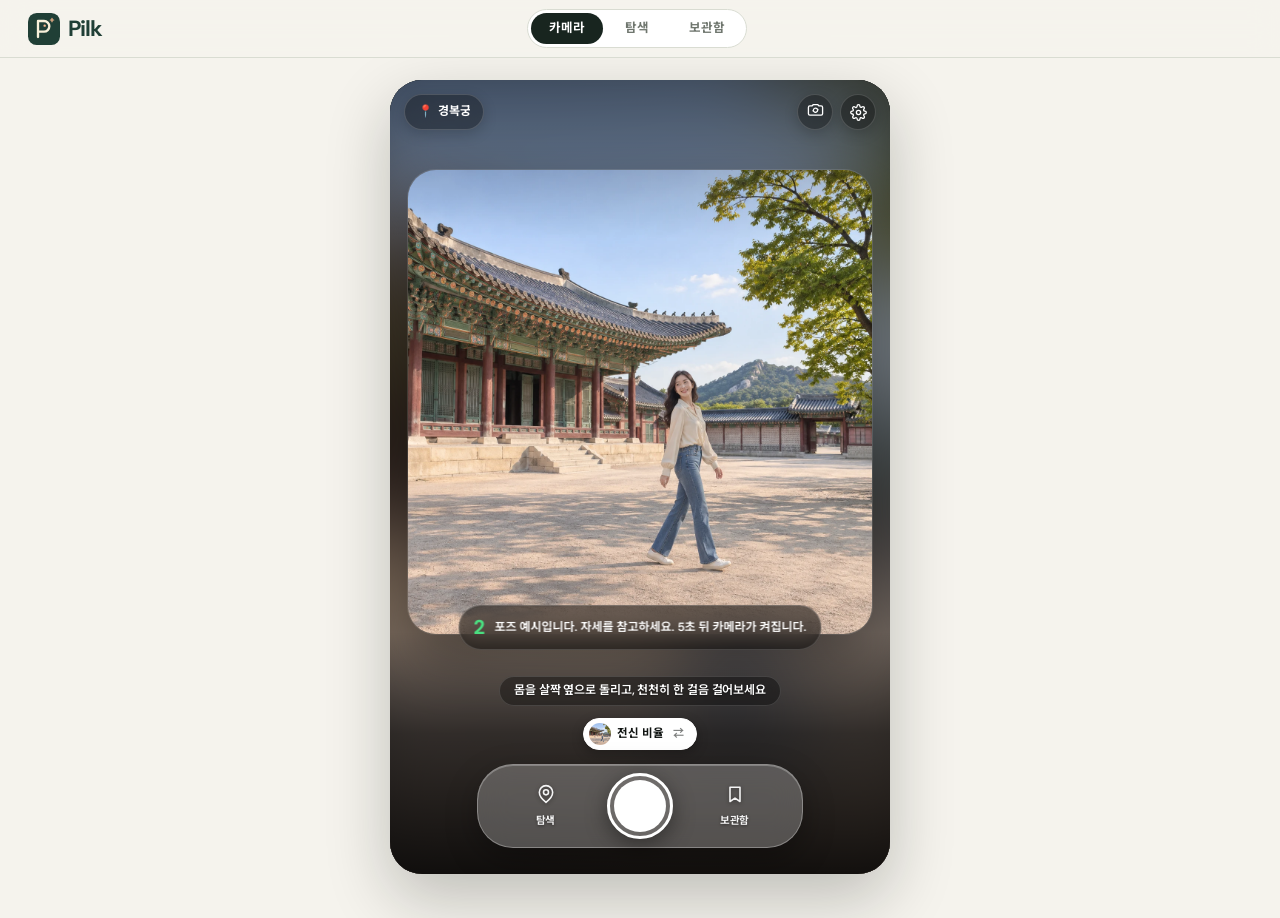
==== commit 310cb691: "Apply PILK v006 fullscreen camera UI" ====
--- a/index.html
+++ b/index.html
@@ -3,50 +3,49 @@
 <head>
   <meta charset="UTF-8">
   <meta name="viewport" content="width=device-width, initial-scale=1, viewport-fit=cover">
-  <meta name="theme-color" content="#f7f6f2">
+  <meta name="theme-color" content="#0d110f">
   <meta name="description" content="PILK — Picture It Like Korean. 실시간 한국식 포토 코칭 & 주변 추천.">
   <title>Pilk · Picture It Like Korean</title>
-  <link rel="icon" href="assets/pilk-studio.svg?v=19" type="image/svg+xml">
+  <link rel="icon" href="assets/pilk-studio.svg?v=20" type="image/svg+xml">
   <link rel="preconnect" href="https://fonts.googleapis.com">
   <link rel="preconnect" href="https://fonts.gstatic.com" crossorigin>
   <link href="https://fonts.googleapis.com/css2?family=DM+Sans:wght@500;600;700;800&family=Noto+Sans+JP:wght@500;700&family=Noto+Sans+KR:wght@500;700;800&display=swap" rel="stylesheet">
   <link rel="stylesheet" href="assets/leaflet/leaflet.css">
-  <link rel="stylesheet" href="style.css?v=19">
+  <link rel="stylesheet" href="style.css?v=20">
 </head>
 <body>
 
 <header class="app-bar">
   <button type="button" class="brand" data-tab="camera" aria-label="Pilk">
-    <img class="brand-symbol" src="assets/pilk-studio.svg?v=19" alt="">
+    <img class="brand-symbol" src="assets/pilk-studio.svg?v=20" alt="">
     <span class="brand-name">Pilk</span>
   </button>
 
-  <!-- Desktop top tab bar (hidden on mobile where bottom tab bar is used) -->
+  <!-- Desktop top tab bar (hidden on mobile where floating bottom tab bar is used) -->
   <nav class="desktop-tabs" aria-label="Pages">
     <button type="button" class="dtab active" data-tab="camera" data-t="tabCam"></button>
     <button type="button" class="dtab" data-tab="nearby" data-t="tabNearby"></button>
     <button type="button" class="dtab" data-tab="saved" data-t="tabSaved"></button>
   </nav>
 
-  <div class="bar-right">
-    <div class="lang-pill" role="group" aria-label="Language">
-      <button type="button" id="lang-ko" class="selected" aria-pressed="true">KR</button>
-      <button type="button" id="lang-en" aria-pressed="false">EN</button>
-      <button type="button" id="lang-ja" aria-pressed="false">JP</button>
-    </div>
-  </div>
+  <div class="bar-right"></div>
 </header>
 
 <main class="pages-shell">
 
-  <!-- ==================== PAGE 1: CAMERA (DEFAULT, ZERO-SCROLL) ==================== -->
+  <!-- ==================== PAGE 1: FULLSCREEN NATIVE CAMERA ==================== -->
   <section class="tab-page active" id="page-camera" data-page="camera">
     <div class="camera-card">
       <div class="viewfinder" id="viewfinderStage">
+        <!-- Pure-CSS Advanced Settings Popover Toggle -->
+        <input type="checkbox" id="studioDrawerToggle" class="sr-only" aria-hidden="true">
+
+        <!-- Camera Feed & Live Tracking -->
         <img id="stageBgImg" src="assets/poses/flip.webp?v=14" alt="Scene">
         <video id="stageVideo" autoplay playsinline muted></video>
         <canvas id="landmarks" aria-hidden="true" hidden></canvas>
 
+        <!-- Guides & Timers -->
         <div id="poseIntro" hidden><strong id="introNumber">5</strong><span data-t="introHint"></span></div>
         <output id="countdown" hidden aria-live="polite"></output>
         <div class="vf-grid" id="vfGrid"></div>
@@ -54,29 +53,120 @@
         <div class="vf-overlay" id="vfOverlay"></div>
         <div class="vf-scan-laser hidden" id="vfScanLaser"></div>
 
-        <!-- Minimal Top Overlay -->
+        <!-- Unified Floating Top Bar -->
         <div class="vf-top">
           <div class="vf-top-left">
-            <span class="match-pill" id="vfMatchPill"><strong id="vfMatchScore">100%</strong></span>
-            <button type="button" class="spot-pill" data-tab="spots">📍 <span id="vfSpotName">경복궁</span></button>
+            <button type="button" class="spot-pill" data-tab="spots">
+              <span class="spot-pin" aria-hidden="true">📍</span>
+              <span id="vfSpotName">경복궁</span>
+            </button>
           </div>
           <div class="vf-top-right">
-            <button type="button" class="scan-pill-btn" id="vfScanBtn">
-              <span data-icon="scan"></span><span data-t="scanAction"></span>
-            </button>
             <button type="button" class="glass-btn" id="switchFacingBtn" aria-label="Switch front/rear camera">
               <span data-icon="flipcam"></span>
             </button>
-            <button type="button" class="glass-btn" id="helperModeBtn" aria-label="10s Helper Card">👥</button>
-          </div>
-        </div>
-
-        <!-- Mode B: 3 tiny pills -->
-        <div class="vf-steps hidden" id="vfModeBStrip"></div>
-
-        <!-- Single-Line Live Cue -->
-        <div class="vf-cue">
-          <p id="vfDirText"></p>
+            <label for="studioDrawerToggle" class="glass-btn settings-toggle-btn" role="button" tabindex="0" aria-label="Camera Settings">
+              <svg class="icon" viewBox="0 0 24 24" aria-hidden="true">
+                <circle cx="12" cy="12" r="3"/>
+                <path d="M19.4 15a1.65 1.65 0 0 0 .33 1.82l.06.06a2 2 0 1 1-2.83 2.83l-.06-.06a1.65 1.65 0 0 0-1.82-.33 1.65 1.65 0 0 0-1 1.51V21a2 2 0 1 1-4 0v-.09a1.65 1.65 0 0 0-1-1.51 1.65 1.65 0 0 0-1.82.33l-.06.06a2 2 0 1 1-2.83-2.83l.06-.06a1.65 1.65 0 0 0 .33-1.82 1.65 1.65 0 0 0-1.51-1H3a2 2 0 1 1 0-4h.09a1.65 1.65 0 0 0 1.51-1 1.65 1.65 0 0 0-.33-1.82l-.06-.06a2 2 0 1 1 2.83-2.83l.06.06a1.65 1.65 0 0 0 1.82.33h.08a1.65 1.65 0 0 0 1-1.51V3a2 2 0 1 1 4 0v.09a1.65 1.65 0 0 0 1 1.51 1.65 1.65 0 0 0 1.82-.33l.06-.06a2 2 0 1 1 2.83 2.83l-.06.06a1.65 1.65 0 0 0-.33 1.82v.08a1.65 1.65 0 0 0 1.51 1H21a2 2 0 1 1 0 4h-.09a1.65 1.65 0 0 0-1.51 1z"/>
+              </svg>
+            </label>
+          </div>
+        </div>
+
+        <!-- Backdrop & Collapsible Glass Popover for Advanced Settings -->
+        <label for="studioDrawerToggle" class="studio-backdrop" aria-hidden="true"></label>
+        <aside class="studio-panel" aria-label="Camera Controls & Guide">
+          <div class="studio-popover-head">
+            <div class="studio-popover-head-left">
+              <span class="studio-popover-title" data-t="settingsTitle"></span>
+              <span class="match-pill" id="vfMatchPill"><strong id="vfMatchScore">100%</strong></span>
+            </div>
+            <label for="studioDrawerToggle" class="studio-close-btn" role="button" aria-label="Close">✕</label>
+          </div>
+
+          <div class="quick-bar">
+            <div class="mini-seg" role="tablist">
+              <button type="button" class="mseg selected" data-mode="A" data-t="modeA"></button>
+              <button type="button" class="mseg" data-mode="B" data-t="modeB"></button>
+              <button type="button" class="mseg" data-mode="C" data-t="modeC"></button>
+            </div>
+            <div class="quick-toggles">
+              <button type="button" class="qchip cam-pill-btn" id="toggleCamBtn">
+                <span data-icon="camera"></span><span id="toggleCamLabel" data-t="dockCamOn"></span>
+              </button>
+              <button type="button" class="qchip story-pill-btn" id="exportStoryBtn">
+                <span data-icon="spark"></span><span data-t="dockStory"></span>
+              </button>
+              <button type="button" class="scan-pill-btn" id="vfScanBtn">
+                <span data-icon="scan"></span><span data-t="scanAction"></span>
+              </button>
+              <label class="qchip upload-pill-btn" for="uploadSceneInput">
+                <span data-icon="upload"></span><span data-t="dockPhoto"></span>
+              </label>
+              <input type="file" id="uploadSceneInput" accept="image/jpeg,image/png,image/webp" class="sr-only">
+              <button type="button" class="qchip voice-pill-btn" id="speakCueBtn">
+                <span data-icon="volume"></span><span data-t="dockVoice"></span>
+              </button>
+              <button type="button" class="qchip helper-pill-btn" id="helperModeBtn" aria-label="10s Helper Card">
+                <svg class="icon" viewBox="0 0 24 24" aria-hidden="true">
+                  <path d="M16 21v-2a4 4 0 0 0-4-4H6a4 4 0 0 0-4 4v2"/>
+                  <circle cx="9" cy="7" r="4"/>
+                  <path d="M22 21v-2a4 4 0 0 0-3-3.87"/>
+                  <path d="M16 3.13a4 4 0 0 1 0 7.75"/>
+                </svg>
+                <span data-t="helperTitle"></span>
+              </button>
+              <label class="qchip"><span data-t="timer"></span> <select id="timerDelay"><option value="0" data-t="off"></option><option value="3">3 s</option><option value="5">5 s</option><option value="10">10 s</option></select></label>
+              <button type="button" class="qchip active" id="btnFlip180"><span data-t="flipShort"></span></button>
+              <button type="button" class="qhelp" id="flipHelpBtn" aria-label="What is Flip Phone 180°?">?</button>
+              <button type="button" class="qchip active" id="btnFrontFoot"><span data-t="footShort"></span></button>
+              <button type="button" class="qchip" id="btnLensCycle">1×</button>
+              <button type="button" class="qchip" id="btnDistCycle">최적</button>
+            </div>
+          </div>
+
+          <div class="guide-panel">
+            <img id="guidePhoto" alt="">
+            <div class="guide-meta">
+              <h1 id="guideTitle"></h1>
+              <ol id="guideSteps"></ol>
+            </div>
+          </div>
+        </aside>
+
+        <!-- Bottom Gradient Overlay: Mode B Steps -> Live Cue -> Pose Strip -> Shutter Bar -->
+        <div class="vf-bottom-dock">
+          <!-- Mode B: 3 tiny pills -->
+          <div class="vf-steps hidden" id="vfModeBStrip"></div>
+
+          <!-- Single-Line Live Cue -->
+          <div class="vf-cue">
+            <p id="vfDirText"></p>
+          </div>
+
+          <!-- Collapsible Horizontal Pose Picker (1 active pill -> tap to swipe & select) -->
+          <div class="pose-picker">
+            <input type="checkbox" id="poseStripToggle" class="sr-only" aria-hidden="true">
+            <div class="dark-pose-strip" id="poseStrip"></div>
+            <label for="poseStripToggle" class="pose-expand-cover" aria-label="Change pose mode"></label>
+            <label for="poseStripToggle" class="pose-close-chip" aria-label="Close pose selector">✕</label>
+          </div>
+
+          <!-- Unified Single-Row Native Shutter & Nav Bar (Explore · Shutter · Saved) -->
+          <div class="shutter-bar">
+            <button type="button" class="shutter-btn-side shutter-nav-btn" data-tab="nearby">
+              <span class="tab-icon-wrap"><span data-icon="pin"></span><i class="notif-dot hidden" id="nearbyDot"></i></span>
+              <small data-t="tabNearby"></small>
+            </button>
+
+            <button type="button" class="shutter-circle" id="shutterBtn" aria-label="Capture"><span></span></button>
+
+            <button type="button" class="shutter-btn-side shutter-nav-btn" data-tab="saved">
+              <span class="tab-icon-wrap"><span data-icon="bookmark"></span><b class="tab-badge hidden" id="saveCount">0</b></span>
+              <small data-t="tabSaved"></small>
+            </button>
+          </div>
         </div>
 
         <!-- 10s Helper Mode Full Overlay -->
@@ -87,53 +177,10 @@
           <button type="button" class="btn primary" id="closeHelperBtn" data-t="helperClose"></button>
         </div>
       </div>
-
-      <!-- Integrated Pose Strip (dark sleek bar) -->
-      <div class="dark-pose-strip" id="poseStrip"></div>
-
-      <!-- Integrated Shutter Bar -->
-      <div class="shutter-bar">
-        <label class="shutter-btn-side" for="uploadSceneInput">
-          <span data-icon="upload"></span><small data-t="dockPhoto"></small>
-        </label>
-        <input type="file" id="uploadSceneInput" accept="image/jpeg,image/png,image/webp" class="sr-only">
-
-        <button type="button" class="shutter-btn-side" id="toggleCamBtn">
-          <span data-icon="camera"></span><small id="toggleCamLabel" data-t="dockCamOn"></small>
-        </button>
-
-        <button type="button" class="shutter-circle" id="shutterBtn" aria-label="Capture"><span></span></button>
-
-        <button type="button" class="shutter-btn-side" id="exportStoryBtn">
-          <span data-icon="spark"></span><small data-t="dockStory"></small>
-        </button>
-
-        <button type="button" class="shutter-btn-side" id="speakCueBtn">
-          <span data-icon="volume"></span><small data-t="dockVoice"></small>
-        </button>
-      </div>
-    </div>
-
-    <!-- ONE Single Minimal Utility Bar Below Camera -->
-    <aside class="studio-panel"><div class="guide-panel"><img id="guidePhoto" alt=""><h1 id="guideTitle"></h1><ol id="guideSteps"></ol></div>
-    <div class="quick-bar">
-      <div class="mini-seg" role="tablist">
-        <button type="button" class="mseg selected" data-mode="A" data-t="modeA"></button>
-        <button type="button" class="mseg" data-mode="B" data-t="modeB"></button>
-        <button type="button" class="mseg" data-mode="C" data-t="modeC"></button>
-      </div>
-      <div class="quick-toggles"><label class="qchip"><span data-t="timer"></span> <select id="timerDelay"><option value="0" data-t="off"></option><option value="3">3 s</option><option value="5">5 s</option><option value="10">10 s</option></select></label>
-        <button type="button" class="qchip active" id="btnFlip180"><span data-t="flipShort"></span></button>
-        <button type="button" class="qhelp" id="flipHelpBtn" aria-label="What is Flip Phone 180°?">?</button>
-        <button type="button" class="qchip active" id="btnFrontFoot"><span data-t="footShort"></span></button>
-        <button type="button" class="qchip" id="btnLensCycle">1×</button>
-        <button type="button" class="qchip" id="btnDistCycle">최적</button>
-      </div>
-    </div>
-    </aside>
+    </div>
   </section>
 
-  <!-- ==================== PAGE 2: NEARBY & LOCAL COUPONS ==================== -->
+  <!-- ==================== PAGE 2: EXPLORE (NEARBY & SPOTS) ==================== -->
   <section class="tab-page" id="page-nearby" data-page="nearby">
     <div class="page-head">
       <h1 data-t="nearbyHeading"></h1>
@@ -148,52 +195,60 @@
         <b id="scanSpotTitle">경복궁</b>
         <small id="scanLightTag">자연광 · 180° · 1×</small>
       </div>
-
-    </div>
-
-    <div class="explore-layout"><div class="map-column"><div class="explore-tools">
-      <button class="btn outline sm" id="spotMap" data-t="tabSpots"></button>
-      <button class="btn outline sm" id="salonMap" data-t="salons"></button>
-      <button class="btn outline sm" id="castingBtn" data-t="casting"></button>
-    </div>
-    <div class="nearby-map-card">
-      <div id="spotPins" hidden aria-label="Spot map"></div>
-      <iframe id="nearbyMapFrame" title="Nearby Spot Map" loading="lazy" referrerpolicy="no-referrer-when-downgrade" allowfullscreen></iframe>
-      <div class="map-bar">
-        <span class="map-label" id="nearbyMapLabel">📍 경복궁</span>
-        <a class="map-ext-link" id="nearbyMapLink" href="#" target="_blank" rel="noopener noreferrer" data-t="openBigMap"></a>
-      </div>
-    </div>
-
-    <section id="castingResults" aria-live="polite" hidden></section>
-    <details class="deals"><summary data-t="deals"></summary><div class="nearby-stack" id="nearbyList"></div>
-    <p class="coupon-disclaimer" data-t="couponDisclaimer"></p>
-    </details></div><div class="spots-column">
-    <div class="page-head">
-      <h1 data-t="spotsHeading"></h1>
-      <label class="search-pill">
-        <span data-icon="search"></span>
-        <input id="searchInput" type="search" data-placeholder="searchPlaceholder">
-      </label>
-    </div>
-
-    <div class="pill-scroll filter-row">
-      <button type="button" class="filter-chip selected" data-filter="all"><span data-t="filterAll"></span></button>
-      <button type="button" class="filter-chip" data-filter="insta"><span data-t="filterInsta"></span></button>
-      <button type="button" class="filter-chip" data-filter="tiktok"><span data-t="filterTiktok"></span></button>
-      <button type="button" class="filter-chip" data-filter="drama"><span data-t="filterDrama"></span></button>
-      <button type="button" class="filter-chip" data-filter="heritage"><span data-t="filterHeritage"></span></button>
-      <button type="button" class="filter-chip" data-filter="nature"><span data-t="filterNature"></span></button>
-    </div>
-
-    <div class="spot-grid" id="spotGrid"></div>
-    <div class="more-wrap">
-      <button type="button" class="btn outline sm" id="loadMoreBtn"></button>
-    </div>
-    <p class="empty-msg hidden" id="emptySearch" data-t="emptySearch"></p></div></div>
+    </div>
+
+    <div class="explore-layout">
+      <div class="map-column">
+        <div class="explore-tools">
+          <button class="btn outline sm" id="spotMap" data-t="tabSpots"></button>
+          <button class="btn outline sm" id="salonMap" data-t="salons"></button>
+          <button class="btn outline sm" id="castingBtn" data-t="casting"></button>
+        </div>
+        <div class="nearby-map-card">
+          <div id="spotPins" hidden aria-label="Spot map"></div>
+          <iframe id="nearbyMapFrame" title="Nearby Spot Map" loading="lazy" referrerpolicy="no-referrer-when-downgrade" allowfullscreen></iframe>
+          <div class="map-bar">
+            <span class="map-label" id="nearbyMapLabel">📍 경복궁</span>
+            <a class="map-ext-link" id="nearbyMapLink" href="#" target="_blank" rel="noopener noreferrer" data-t="openBigMap"></a>
+          </div>
+        </div>
+
+        <section id="castingResults" aria-live="polite" hidden></section>
+        <details class="deals">
+          <summary data-t="deals"></summary>
+          <div class="nearby-stack" id="nearbyList"></div>
+          <p class="coupon-disclaimer" data-t="couponDisclaimer"></p>
+        </details>
+      </div>
+
+      <div class="spots-column">
+        <div class="page-head">
+          <h1 data-t="spotsHeading"></h1>
+          <label class="search-pill">
+            <span data-icon="search"></span>
+            <input id="searchInput" type="search" data-placeholder="searchPlaceholder">
+          </label>
+        </div>
+
+        <div class="pill-scroll filter-row">
+          <button type="button" class="filter-chip selected" data-filter="all"><span data-t="filterAll"></span></button>
+          <button type="button" class="filter-chip" data-filter="insta"><span data-t="filterInsta"></span></button>
+          <button type="button" class="filter-chip" data-filter="tiktok"><span data-t="filterTiktok"></span></button>
+          <button type="button" class="filter-chip" data-filter="drama"><span data-t="filterDrama"></span></button>
+          <button type="button" class="filter-chip" data-filter="heritage"><span data-t="filterHeritage"></span></button>
+          <button type="button" class="filter-chip" data-filter="nature"><span data-t="filterNature"></span></button>
+        </div>
+
+        <div class="spot-grid" id="spotGrid"></div>
+        <div class="more-wrap">
+          <button type="button" class="btn outline sm" id="loadMoreBtn"></button>
+        </div>
+        <p class="empty-msg hidden" id="emptySearch" data-t="emptySearch"></p>
+      </div>
+    </div>
   </section>
 
-  <!-- ==================== PAGE 4: SAVED & SETTINGS ==================== -->
+  <!-- ==================== PAGE 3: SAVED & SETTINGS ==================== -->
   <section class="tab-page" id="page-saved" data-page="saved">
     <div class="page-head">
       <h1 data-t="savedHeading"></h1>
@@ -203,6 +258,14 @@
 
     <div class="settings-card">
       <h3 data-t="settingsTitle"></h3>
+      <div class="setting-row setting-lang-row">
+        <span>Language · 언어 · 言語</span>
+        <div class="lang-pill" role="group" aria-label="Language">
+          <button type="button" id="lang-ko" class="selected" aria-pressed="true">KR</button>
+          <button type="button" id="lang-en" aria-pressed="false">EN</button>
+          <button type="button" id="lang-ja" aria-pressed="false">JP</button>
+        </div>
+      </div>
       <label class="setting-row">
         <span data-t="opacityLabel"></span>
         <div class="range-wrap">
@@ -226,18 +289,16 @@
 
 </main>
 
-<!-- FIXED BOTTOM TAB BAR (MOBILE) -->
+<!-- FLOATING GLASSMORPHISM BOTTOM TAB BAR (MOBILE: SHOWN ON EXPLORE / SAVED PAGES) -->
 <nav class="bottom-tabs" aria-label="App Navigation">
   <button type="button" class="btab active" data-tab="camera">
     <span data-icon="camera"></span><span data-t="tabCam"></span>
   </button>
   <button type="button" class="btab" data-tab="nearby">
-    <span class="tab-icon-wrap"><span data-icon="pin"></span><i class="notif-dot hidden" id="nearbyDot"></i></span>
-    <span data-t="tabNearby"></span>
+    <span data-icon="pin"></span><span data-t="tabNearby"></span>
   </button>
   <button type="button" class="btab" data-tab="saved">
-    <span class="tab-icon-wrap"><span data-icon="bookmark"></span><b class="tab-badge hidden" id="saveCount">0</b></span>
-    <span data-t="tabSaved"></span>
+    <span data-icon="bookmark"></span><span data-t="tabSaved"></span>
   </button>
 </nav>
 
@@ -258,5 +319,25 @@
 <script src="pose-tracking.js?v=15"></script>
 <script src="scene-meter.js?v=16"></script>
 <script src="app.js?v=18"></script>
+<script>
+(() => {
+  const toggle = document.getElementById('poseStripToggle');
+  const strip = document.getElementById('poseStrip');
+  if (!toggle || !strip) return;
+  toggle.addEventListener('change', () => {
+    if (toggle.checked) {
+      requestAnimationFrame(() => {
+        strip.querySelector('.dpose.selected')?.scrollIntoView({ inline: 'center', block: 'nearest', behavior: 'smooth' });
+      });
+    }
+  });
+  document.addEventListener('click', e => {
+    if (!toggle.checked) return;
+    if (e.target.closest('#poseStrip .dpose') || !e.target.closest('.pose-picker')) {
+      toggle.checked = false;
+    }
+  });
+})();
+</script>
 </body>
 </html>
--- a/style.css
+++ b/style.css
@@ -1,597 +1,1703 @@
-/* PILK v005 — Minimal 4-Tab Native App UI */
+/* PILK v006 — Immersive Fullscreen Native Mobile Camera UI */
 :root {
-  --bg: #f7f6f2;
+  --bg: #f5f3ed;
   --surface: #ffffff;
-  --soft: #efede6;
-  --dark: #131513;
-  --ink: #1a1d1a;
-  --muted: #767a72;
-  --line: #e7e4dc;
+  --soft: #ebeee5;
+  --dark: #14211b;
+  --ink: #18251f;
+  --muted: #6f766e;
+  --line: #d9dcd2;
   --coral: #ff5a36;
+  --coral-deep: #b84026;
   --coral-soft: #fff0ec;
-  --mint: #22c55e;
+  --mint: #4ade80;
   --mint-soft: #eafbf0;
+  --glass-dark: rgba(0, 0, 0, 0.35);
+  --glass-border: rgba(255, 255, 255, 0.16);
+  --glass-popover: rgba(15, 19, 17, 0.84);
 }
 
 * { box-sizing: border-box; -webkit-tap-highlight-color: transparent; }
+
 html, body {
-  margin: 0; width: 100%; max-width: 100%; overflow-x: clip;
-  background: var(--bg); color: var(--ink);
-  font-family: 'DM Sans', 'Noto Sans KR', 'Noto Sans JP', -apple-system, sans-serif;
-  font-size: 13.5px; line-height: 1.45;
+  margin: 0;
+  width: 100%;
+  max-width: 100%;
+  overflow-x: clip;
+  background: var(--bg);
+  color: var(--ink);
+  font-family: 'DM Sans', 'Noto Sans KR', 'Noto Sans JP', -apple-system, BlinkMacSystemFont, sans-serif;
+  font-size: 13.5px;
+  line-height: 1.45;
   -webkit-font-smoothing: antialiased;
 }
-button, input { font: inherit; color: inherit; }
+
+button, input, select { font: inherit; color: inherit; }
 button { border: 0; background: none; cursor: pointer; touch-action: manipulation; }
 a { color: inherit; text-decoration: none; }
 .hidden { display: none !important; }
 .sr-only {
-  position: absolute !important; width: 1px; height: 1px;
-  overflow: hidden; clip: rect(0, 0, 0, 0); white-space: nowrap;
-}
+  position: absolute !important;
+  width: 1px;
+  height: 1px;
+  overflow: hidden;
+  clip: rect(0, 0, 0, 0);
+  white-space: nowrap;
+}
+
 svg.icon {
-  width: 18px; height: 18px; fill: none; stroke: currentColor;
-  stroke-width: 1.85; stroke-linecap: round; stroke-linejoin: round; flex-shrink: 0;
-}
-
-/* TOP BAR (50px minimal) */
+  width: 18px;
+  height: 18px;
+  fill: none;
+  stroke: currentColor;
+  stroke-width: 1.85;
+  stroke-linecap: round;
+  stroke-linejoin: round;
+  flex-shrink: 0;
+}
+
+/* ==================== TOP BAR (DESKTOP ONLY) ==================== */
 .app-bar {
-  position: sticky; top: 0; z-index: 30;
-  width: 100%; max-width: 100vw; height: 50px; padding: 0 14px;
-  background: rgba(247, 246, 242, 0.94); backdrop-filter: blur(12px);
+  position: sticky;
+  top: 0;
+  z-index: 30;
+  width: 100%;
+  height: 58px;
+  padding: 0 28px;
+  background: rgba(245, 243, 237, 0.92);
+  backdrop-filter: blur(14px);
+  -webkit-backdrop-filter: blur(14px);
   border-bottom: 1px solid var(--line);
-  display: flex; align-items: center; justify-content: space-between; gap: 10px;
-}
-.brand { display: inline-flex; align-items: center; gap: 6px; padding: 0; }
-.brand-mark { color: var(--coral); font-size: 20px; line-height: 1; }
-.brand-name { font-size: 18px; font-weight: 800; letter-spacing: -0.6px; }
-.desktop-tabs { display: none; }
-.bar-right { display: flex; align-items: center; gap: 7px; }
+  display: flex;
+  align-items: center;
+  justify-content: space-between;
+  gap: 12px;
+}
+
+.brand {
+  display: inline-flex;
+  align-items: center;
+  gap: 8px;
+  padding: 0;
+  white-space: nowrap;
+}
+.brand-symbol { width: 32px; height: 32px; }
+.brand-name {
+  font: 700 22px/1 "DM Sans", sans-serif;
+  letter-spacing: -0.9px;
+  color: #203f36;
+}
+
+.desktop-tabs {
+  display: flex;
+  align-items: center;
+  gap: 4px;
+  background: var(--surface);
+  border: 1px solid var(--line);
+  border-radius: 99px;
+  padding: 3px;
+}
+.dtab {
+  padding: 6px 18px;
+  border-radius: 99px;
+  font-size: 12.5px;
+  font-weight: 700;
+  color: var(--muted);
+  transition: background 0.16s ease, color 0.16s ease;
+}
+.dtab.active { background: var(--ink); color: #fff; }
+.bar-right { min-width: 80px; display: flex; justify-content: flex-end; }
+
+/* Language Pill (lives inside #page-saved Settings) */
 .lang-pill {
-  display: flex; background: var(--surface); border: 1px solid var(--line);
-  border-radius: 99px; padding: 2px; gap: 2px;
+  display: inline-flex;
+  background: var(--soft);
+  border: 1px solid var(--line);
+  border-radius: 99px;
+  padding: 2px;
+  gap: 2px;
 }
 .lang-pill button {
-  font-size: 10.5px; font-weight: 700; padding: 4px 8px;
-  border-radius: 99px; color: var(--muted);
+  font-size: 11px;
+  font-weight: 700;
+  padding: 5px 10px;
+  border-radius: 99px;
+  color: var(--muted);
+  transition: background 0.15s ease, color 0.15s ease;
 }
 .lang-pill button.selected { background: var(--ink); color: #fff; }
 
-/* PAGES SHELL */
+/* ==================== PAGES SHELL ==================== */
 .pages-shell {
-  width: 100%; max-width: 480px; margin: 0 auto;
-  padding: 10px 12px calc(74px + env(safe-area-inset-bottom));
-}
+  width: 100%;
+  max-width: 1160px;
+  margin: 0 auto;
+  padding: 22px 28px 44px;
+}
+
 .tab-page { display: none; width: 100%; min-width: 0; }
-.tab-page.active { display: block; animation: fadeIn 0.16s ease; }
-@keyframes fadeIn { from { opacity: 0; transform: translateY(4px); } to { opacity: 1; transform: none; } }
-
-/* ==================== PAGE 1: CAMERA (ZERO-SCROLL FIT) ==================== */
+.tab-page.active { display: block; animation: fadeIn 0.18s ease; }
+@keyframes fadeIn {
+  from { opacity: 0; }
+  to { opacity: 1; }
+}
+
+/* ==================== PAGE 1: FULLSCREEN CAMERA ==================== */
+#page-camera.active {
+  display: flex;
+  justify-content: center;
+}
+
 .camera-card {
-  width: 100%; background: var(--dark); border-radius: 22px; overflow: hidden;
-  box-shadow: 0 14px 36px rgba(19, 21, 19, 0.14);
-}
+  width: min(500px, 100%);
+  background: #0c0f0e;
+  border-radius: 32px;
+  overflow: hidden;
+  box-shadow: 0 24px 64px rgba(15, 22, 18, 0.24);
+}
+
 .viewfinder {
-  position: relative; width: 100%;
-  height: clamp(320px, calc(100dvh - 280px), 520px);
-  overflow: hidden; background: #0f110f;
-}
+  position: relative;
+  width: 100%;
+  height: clamp(580px, calc(100dvh - 106px), 840px);
+  overflow: hidden;
+  background: #090b0a;
+  isolation: isolate;
+}
+
 .viewfinder > img,
 .viewfinder > video {
-  position: absolute; inset: 0; width: 100%; height: 100%;
-  object-fit: cover; transition: transform 0.22s ease;
+  position: absolute;
+  inset: 0;
+  width: 100%;
+  height: 100%;
+  object-fit: cover;
+  transition: transform 0.22s ease, border-radius 0.22s ease;
 }
 .viewfinder > video { display: none; }
 .viewfinder > video.is-mirrored { transform: scaleX(-1); }
+
+/* Pose example soft ambient blur backdrop & rounded floating photo */
+.viewfinder.pose-example::before {
+  content: '';
+  position: absolute;
+  inset: -32px;
+  background: var(--pose-photo) center / cover;
+  filter: blur(42px) brightness(0.62) saturate(1.16);
+  transform: scale(1.1);
+  pointer-events: none;
+}
+.viewfinder.pose-example > img {
+  inset: 62px 18px 212px 18px;
+  margin: auto;
+  width: auto;
+  height: auto;
+  max-width: calc(100% - 36px);
+  max-height: calc(100% - 274px);
+  object-fit: contain;
+  border-radius: 28px;
+  box-shadow:
+    0 24px 60px rgba(0, 0, 0, 0.44),
+    0 0 0 1px rgba(255, 255, 255, 0.16);
+  filter: saturate(0.95) brightness(1.01);
+}
+
+/* Subtle top vignette for crisp floating chips */
 .viewfinder::after {
-  content: ''; position: absolute; inset: 0; pointer-events: none;
-  background: linear-gradient(180deg, rgba(0,0,0,0.42) 0%, transparent 22%, transparent 68%, rgba(0,0,0,0.72) 100%);
+  content: '';
+  position: absolute;
+  inset: 0;
+  pointer-events: none;
+  z-index: 1;
+  background: linear-gradient(180deg, rgba(0, 0, 0, 0.34) 0%, transparent 20%);
+}
+
+#landmarks {
+  position: absolute;
+  inset: 0;
+  width: 100%;
+  height: 100%;
+  z-index: 3;
+  pointer-events: none;
 }
 
 /* Grid & Foot Line */
 .vf-grid {
-  position: absolute; inset: 0; z-index: 2; pointer-events: none;
+  position: absolute;
+  inset: 0;
+  z-index: 2;
+  pointer-events: none;
   background:
-    linear-gradient(to right, transparent 33.1%, rgba(255,255,255,0.2) 33.3%, transparent 33.6%, transparent 66.4%, rgba(255,255,255,0.2) 66.6%, transparent 66.9%),
-    linear-gradient(to bottom, transparent 33.1%, rgba(255,255,255,0.2) 33.3%, transparent 33.6%, transparent 66.4%, rgba(255,255,255,0.2) 66.6%, transparent 66.9%);
-}
+    linear-gradient(to right, transparent 33.15%, rgba(255, 255, 255, 0.18) 33.33%, transparent 33.55%, transparent 66.45%, rgba(255, 255, 255, 0.18) 66.66%, transparent 66.85%),
+    linear-gradient(to bottom, transparent 33.15%, rgba(255, 255, 255, 0.18) 33.33%, transparent 33.55%, transparent 66.45%, rgba(255, 255, 255, 0.18) 66.66%, transparent 66.85%);
+}
+
 .vf-foot-line {
-  position: absolute; left: 10%; right: 10%; bottom: 16%; z-index: 3;
-  border-bottom: 1.5px dashed rgba(255, 134, 98, 0.85); text-align: right; pointer-events: none;
+  position: absolute;
+  left: 8%;
+  right: 8%;
+  bottom: 215px;
+  z-index: 3;
+  border-bottom: 1.5px dashed rgba(255, 160, 128, 0.78);
+  text-align: right;
+  pointer-events: none;
 }
 .vf-foot-line span {
-  display: inline-block; transform: translateY(-2px);
-  background: rgba(19, 21, 19, 0.65); color: #ffd4c4;
-  padding: 1px 6px; border-radius: 4px; font-size: 8.5px; font-weight: 800;
+  display: inline-block;
+  transform: translateY(-2px);
+  background: rgba(0, 0, 0, 0.48);
+  backdrop-filter: blur(8px);
+  -webkit-backdrop-filter: blur(8px);
+  color: #ffd7c9;
+  padding: 1px 7px;
+  border-radius: 99px;
+  font-size: 8.5px;
+  font-weight: 800;
+  letter-spacing: 0.4px;
 }
 
 /* AR Overlay */
 .vf-overlay {
-  position: absolute; left: 18%; right: 18%; top: 14%; bottom: 14%;
-  z-index: 3; pointer-events: none; opacity: 0.72;
+  position: absolute;
+  left: 10%;
+  right: 10%;
+  top: 12%;
+  bottom: 26%;
+  z-index: 3;
+  pointer-events: none;
+  opacity: 0.72;
   transition: transform 0.22s ease, opacity 0.15s ease;
 }
-.vf-overlay svg { width: 100%; height: 100%; filter: drop-shadow(0 0 2px rgba(0,0,0,0.65)); }
-
-/* AI Scan Laser */
+.vf-overlay svg {
+  width: 100%;
+  height: 100%;
+  filter: drop-shadow(0 1px 2px rgba(0, 0, 0, 0.75));
+}
+
+/* Scan Laser (preserved) */
 .vf-scan-laser {
-  position: absolute; left: 0; right: 0; height: 3px; z-index: 6;
+  position: absolute;
+  left: 0;
+  right: 0;
+  height: 3px;
+  z-index: 6;
   background: linear-gradient(90deg, transparent, #34d399, #ff5a36, #34d399, transparent);
   box-shadow: 0 0 18px 4px rgba(52, 211, 153, 0.55);
   animation: sweep 0.9s ease-in-out infinite;
 }
-@keyframes sweep { 0% { top: 8%; } 50% { top: 88%; } 100% { top: 8%; } }
-
-/* Top HUD inside Viewfinder */
+@keyframes sweep {
+  0% { top: 8%; }
+  50% { top: 88%; }
+  100% { top: 8%; }
+}
+
+/* Timers & Pose Intro */
+#countdown {
+  position: absolute;
+  z-index: 12;
+  left: 50%;
+  top: 44%;
+  transform: translate(-50%, -50%);
+  color: #fff;
+  background: rgba(0, 0, 0, 0.55);
+  backdrop-filter: blur(12px);
+  -webkit-backdrop-filter: blur(12px);
+  border: 1px solid rgba(255, 255, 255, 0.2);
+  border-radius: 50%;
+  width: 88px;
+  height: 88px;
+  display: grid;
+  place-items: center;
+  font-size: 42px;
+  font-weight: 700;
+  font-variant-numeric: tabular-nums;
+  pointer-events: none;
+}
+#countdown[hidden] { display: none; }
+
+#poseIntro {
+  position: absolute;
+  z-index: 7;
+  left: 50%;
+  bottom: 224px;
+  transform: translateX(-50%);
+  display: flex;
+  align-items: center;
+  gap: 10px;
+  width: max-content;
+  max-width: calc(100% - 28px);
+  padding: 8px 14px;
+  border-radius: 99px;
+  background: rgba(0, 0, 0, 0.52);
+  backdrop-filter: blur(12px);
+  -webkit-backdrop-filter: blur(12px);
+  border: 1px solid rgba(255, 255, 255, 0.16);
+  color: #fff;
+  font-size: 12px;
+  font-weight: 600;
+  line-height: 1.35;
+  pointer-events: none;
+}
+#poseIntro[hidden] { display: none; }
+#introNumber {
+  font-size: 20px;
+  font-weight: 800;
+  color: var(--mint);
+  font-variant-numeric: tabular-nums;
+}
+
+/* ==================== UNIFIED FLOATING TOP CHIPS ==================== */
 .vf-top {
-  position: absolute; top: 11px; left: 11px; right: 11px; z-index: 5;
-  display: flex; align-items: center; justify-content: space-between; gap: 6px;
-}
-.vf-top-left, .vf-top-right { display: flex; align-items: center; gap: 6px; min-width: 0; }
+  position: absolute;
+  top: 14px;
+  left: 14px;
+  right: 14px;
+  z-index: 11;
+  display: flex;
+  align-items: center;
+  justify-content: space-between;
+  gap: 8px;
+}
+
+.vf-top-left,
+.vf-top-right {
+  display: flex;
+  align-items: center;
+  gap: 7px;
+  min-width: 0;
+}
+
+.spot-pill {
+  display: inline-flex;
+  align-items: center;
+  gap: 5px;
+  height: 36px;
+  max-width: 190px;
+  padding: 0 13px;
+  border-radius: 999px;
+  background: var(--glass-dark);
+  backdrop-filter: blur(12px);
+  -webkit-backdrop-filter: blur(12px);
+  border: 1px solid var(--glass-border);
+  color: #fff;
+  font-size: 12px;
+  font-weight: 700;
+  letter-spacing: -0.15px;
+  box-shadow: 0 4px 14px rgba(0, 0, 0, 0.18);
+  transition: background 0.16s ease, transform 0.12s ease;
+}
+.spot-pill span:last-child {
+  white-space: nowrap;
+  overflow: hidden;
+  text-overflow: ellipsis;
+}
+.spot-pin { font-size: 12px; flex-shrink: 0; }
+
+.scan-pill-btn {
+  display: inline-flex;
+  align-items: center;
+  gap: 5px;
+  padding: 6px 12px;
+  border-radius: 999px;
+  background: rgba(255, 90, 54, 0.24);
+  border: 1px solid rgba(255, 130, 100, 0.65);
+  color: #ffe1d6;
+  font-size: 11.5px;
+  font-weight: 700;
+  white-space: nowrap;
+  flex-shrink: 0;
+  transition: background 0.16s ease, transform 0.12s ease;
+}
+.scan-pill-btn svg {
+  width: 14px;
+  height: 14px;
+  color: #ff8c69;
+}
+
+.cam-pill-btn svg {
+  width: 14px;
+  height: 14px;
+  color: #cbd5e1;
+}
+.cam-pill-btn.active {
+  background: rgba(74, 222, 128, 0.22);
+  border-color: rgba(74, 222, 128, 0.72);
+  color: #dcfce7;
+}
+.cam-pill-btn.active svg { color: var(--mint); }
+
+.story-pill-btn svg {
+  width: 14px;
+  height: 14px;
+  color: #f9a8d4;
+}
+
+.upload-pill-btn {
+  cursor: pointer;
+}
+.upload-pill-btn svg {
+  width: 14px;
+  height: 14px;
+  color: #fde68a;
+}
+
+.helper-pill-btn svg {
+  width: 14px;
+  height: 14px;
+  color: #b7ffd0;
+}
+
+.voice-pill-btn svg {
+  width: 14px;
+  height: 14px;
+  color: #93c5fd;
+}
+.voice-pill-btn.is-speaking {
+  background: rgba(74, 222, 128, 0.22);
+  border-color: rgba(74, 222, 128, 0.72);
+  color: #dcfce7;
+  animation: pulseSpeak 0.8s ease-in-out infinite;
+}
+
+.spot-pill:active {
+  transform: scale(0.96);
+  background: rgba(0, 0, 0, 0.52);
+}
+.scan-pill-btn:active {
+  transform: scale(0.96);
+  background: rgba(255, 90, 54, 0.38);
+}
+
+.glass-btn {
+  width: 36px;
+  height: 36px;
+  border-radius: 50%;
+  background: var(--glass-dark);
+  backdrop-filter: blur(12px);
+  -webkit-backdrop-filter: blur(12px);
+  border: 1px solid var(--glass-border);
+  color: #fff;
+  display: grid;
+  place-items: center;
+  flex-shrink: 0;
+  cursor: pointer;
+  box-shadow: 0 4px 14px rgba(0, 0, 0, 0.18);
+  transition: transform 0.22s ease, background 0.18s ease, color 0.18s ease, border-color 0.18s ease;
+}
+.glass-btn svg { width: 17px; height: 17px; }
+.glass-btn:active { transform: scale(0.92); }
+.glass-btn.is-front {
+  border-color: rgba(74, 222, 128, 0.72);
+  color: var(--mint);
+  transform: rotate(180deg);
+}
+
+/* Match / Pose Status Pill (inside Settings Popover) */
 .match-pill {
-  background: rgba(16, 18, 16, 0.76); backdrop-filter: blur(8px);
-  border: 1px solid rgba(74, 222, 128, 0.55); border-radius: 99px;
-  padding: 4px 9px; font-size: 11.5px; color: #4ade80; font-weight: 800; flex-shrink: 0;
-}
-.match-pill.warn { border-color: rgba(251, 191, 36, 0.75); color: #fbbf24; }
-.spot-pill {
-  background: rgba(16, 18, 16, 0.65); backdrop-filter: blur(8px);
-  border: 1px solid rgba(255,255,255,0.18); border-radius: 99px;
-  padding: 4px 10px; color: #fff; font-size: 11px; font-weight: 600;
-  white-space: nowrap; overflow: hidden; text-overflow: ellipsis; max-width: 145px;
-}
-.scan-pill-btn {
-  display: inline-flex; align-items: center; gap: 4px;
-  background: var(--coral); color: #fff; border-radius: 99px;
-  padding: 5px 10px; font-size: 11px; font-weight: 700; flex-shrink: 0;
-}
-.scan-pill-btn svg { width: 13px; height: 13px; }
-.glass-btn {
-  width: 30px; height: 30px; border-radius: 50%;
-  background: rgba(16, 18, 16, 0.68); backdrop-filter: blur(8px);
-  border: 1px solid rgba(255,255,255,0.2); color: #fff; font-size: 13px;
-  display: grid; place-items: center; flex-shrink: 0; transition: transform 0.25s ease;
-}
-.glass-btn svg { width: 15px; height: 15px; }
-.glass-btn.is-front { border-color: #4ade80; color: #4ade80; transform: rotate(180deg); }
-
-/* Mode B 3-Step Strip */
+  display: inline-flex;
+  align-items: center;
+  gap: 5px;
+  background: rgba(255, 255, 255, 0.10);
+  border: 1px solid rgba(74, 222, 128, 0.42);
+  border-radius: 999px;
+  padding: 3px 10px;
+  font-size: 11px;
+  font-weight: 700;
+  color: #b7ffd0;
+  max-width: 100%;
+  white-space: nowrap;
+  overflow: hidden;
+  text-overflow: ellipsis;
+}
+.match-pill.warn {
+  border-color: rgba(251, 191, 36, 0.65);
+  color: #fde68a;
+}
+
+/* ==================== COLLAPSIBLE ADVANCED SETTINGS POPOVER ==================== */
+.studio-backdrop {
+  position: absolute;
+  inset: 0;
+  z-index: 12;
+  background: rgba(0, 0, 0, 0.36);
+  opacity: 0;
+  visibility: hidden;
+  pointer-events: none;
+  transition: opacity 0.2s ease, visibility 0.2s ease;
+}
+
+.studio-panel {
+  position: absolute;
+  top: 60px;
+  right: 14px;
+  left: 14px;
+  z-index: 13;
+  max-height: calc(100% - 170px);
+  overflow-y: auto;
+  scrollbar-width: none;
+  padding: 15px 16px 16px;
+  border-radius: 22px;
+  background: var(--glass-popover);
+  backdrop-filter: blur(22px);
+  -webkit-backdrop-filter: blur(22px);
+  border: 1px solid rgba(255, 255, 255, 0.16);
+  box-shadow: 0 22px 48px rgba(0, 0, 0, 0.46);
+  color: #fff;
+  opacity: 0;
+  visibility: hidden;
+  pointer-events: none;
+  transform: translateY(-10px) scale(0.97);
+  transform-origin: top right;
+  transition: opacity 0.2s ease, transform 0.22s cubic-bezier(0.2, 0.8, 0.2, 1), visibility 0.2s ease;
+}
+.studio-panel::-webkit-scrollbar { display: none; }
+
+/* Toggle Checked State */
+#studioDrawerToggle:checked ~ .studio-backdrop {
+  opacity: 1;
+  visibility: visible;
+  pointer-events: auto;
+}
+#studioDrawerToggle:checked ~ .studio-panel {
+  opacity: 1;
+  visibility: visible;
+  pointer-events: auto;
+  transform: translateY(0) scale(1);
+}
+#studioDrawerToggle:checked ~ .vf-top .settings-toggle-btn {
+  background: rgba(255, 255, 255, 0.94);
+  color: #111513;
+  border-color: #fff;
+  transform: rotate(45deg);
+}
+
+.studio-popover-head {
+  display: flex;
+  align-items: center;
+  justify-content: space-between;
+  gap: 8px;
+  margin-bottom: 12px;
+}
+.studio-popover-head-left {
+  display: flex;
+  align-items: center;
+  gap: 8px;
+  min-width: 0;
+  flex-wrap: wrap;
+}
+.studio-popover-title {
+  font-size: 12px;
+  font-weight: 800;
+  letter-spacing: 0.2px;
+  color: rgba(255, 255, 255, 0.72);
+  text-transform: uppercase;
+}
+.studio-close-btn {
+  width: 26px;
+  height: 26px;
+  border-radius: 50%;
+  display: grid;
+  place-items: center;
+  background: rgba(255, 255, 255, 0.14);
+  color: #fff;
+  font-size: 12px;
+  font-weight: 700;
+  cursor: pointer;
+}
+
+/* Quick Bar inside Popover */
+.quick-bar {
+  display: flex;
+  flex-direction: column;
+  gap: 10px;
+  padding-bottom: 14px;
+  border-bottom: 1px solid rgba(255, 255, 255, 0.12);
+}
+
+.mini-seg {
+  display: grid;
+  grid-template-columns: repeat(3, 1fr);
+  background: rgba(255, 255, 255, 0.10);
+  border-radius: 11px;
+  padding: 3px;
+  gap: 3px;
+}
+.mseg {
+  padding: 7px 10px;
+  border-radius: 8px;
+  font-size: 12px;
+  font-weight: 700;
+  color: rgba(255, 255, 255, 0.72);
+  white-space: nowrap;
+  transition: background 0.16s ease, color 0.16s ease;
+}
+.mseg.selected {
+  background: #ffffff;
+  color: #111513;
+}
+
+.quick-toggles {
+  display: flex;
+  flex-wrap: wrap;
+  align-items: center;
+  gap: 6px;
+}
+
+.qchip {
+  display: inline-flex;
+  align-items: center;
+  gap: 4px;
+  padding: 6px 11px;
+  border-radius: 99px;
+  font-size: 11.5px;
+  font-weight: 700;
+  color: rgba(255, 255, 255, 0.85);
+  background: rgba(255, 255, 255, 0.10);
+  border: 1px solid rgba(255, 255, 255, 0.14);
+  white-space: nowrap;
+}
+.qchip.active {
+  background: rgba(255, 90, 54, 0.28);
+  border-color: rgba(255, 130, 100, 0.75);
+  color: #ffd8cc;
+}
+
+#timerDelay {
+  background: transparent;
+  color: #fff;
+  border: 0;
+  outline: none;
+  font-weight: 700;
+  cursor: pointer;
+}
+#timerDelay option {
+  background: #161c19;
+  color: #fff;
+}
+
+.qhelp {
+  width: 24px;
+  height: 24px;
+  border-radius: 50%;
+  background: rgba(255, 255, 255, 0.14);
+  color: rgba(255, 255, 255, 0.9);
+  font-size: 11px;
+  font-weight: 800;
+  display: grid;
+  place-items: center;
+}
+
+/* Guide Panel inside Popover */
+.guide-panel {
+  display: flex;
+  align-items: flex-start;
+  gap: 12px;
+  padding-top: 14px;
+}
+#guidePhoto {
+  width: 78px;
+  height: 98px;
+  object-fit: cover;
+  border-radius: 16px;
+  background: rgba(255, 255, 255, 0.08);
+  box-shadow: 0 6px 18px rgba(0, 0, 0, 0.28);
+  flex-shrink: 0;
+}
+.guide-meta { min-width: 0; flex: 1; }
+.guide-panel h1 {
+  font-size: 15px;
+  font-weight: 800;
+  line-height: 1.25;
+  letter-spacing: -0.3px;
+  margin: 0 0 8px;
+  color: #fff;
+}
+.guide-panel ol {
+  list-style: none;
+  counter-reset: guide;
+  margin: 0;
+  padding: 0;
+}
+.guide-panel li {
+  counter-increment: guide;
+  display: flex;
+  align-items: baseline;
+  gap: 7px;
+  padding: 4px 0;
+  font-size: 12px;
+  font-weight: 500;
+  color: rgba(255, 255, 255, 0.82);
+}
+.guide-panel li::before {
+  content: counter(guide, decimal-leading-zero);
+  font: 700 10px monospace;
+  color: #ff8c69;
+  flex-shrink: 0;
+}
+
+/* ==================== BOTTOM GRADIENT DOCK ==================== */
+.vf-bottom-dock {
+  position: absolute;
+  left: 0;
+  right: 0;
+  bottom: 0;
+  z-index: 6;
+  display: flex;
+  flex-direction: column;
+  gap: 10px;
+  padding: 44px 12px 26px;
+  background: linear-gradient(to top, rgba(0, 0, 0, 0.85) 0%, rgba(0, 0, 0, 0.56) 58%, transparent 100%);
+}
+
+/* Mode B 3-Step Pills */
 .vf-steps {
-  position: absolute; left: 11px; right: 11px; bottom: 52px; z-index: 5;
-  display: flex; gap: 5px;
+  display: flex;
+  gap: 5px;
+  padding: 0 2px;
 }
 .vf-step-pill {
-  flex: 1; background: rgba(255,255,255,0.92); color: var(--ink);
-  border-radius: 8px; padding: 5px 6px; font-size: 10px; font-weight: 700; text-align: center;
-}
-.vf-step-pill b { color: var(--coral); margin-right: 3px; }
-
-/* Single-Line Cue */
+  flex: 1;
+  background: rgba(0, 0, 0, 0.42);
+  backdrop-filter: blur(10px);
+  -webkit-backdrop-filter: blur(10px);
+  border: 1px solid rgba(255, 255, 255, 0.16);
+  color: #fff;
+  border-radius: 10px;
+  padding: 5px 6px;
+  font-size: 10px;
+  font-weight: 600;
+  text-align: center;
+}
+.vf-step-pill b { color: #ff8c69; margin-right: 3px; }
+
+/* Compact Live Coaching Cue */
 .vf-cue {
-  position: absolute; left: 11px; right: 11px; bottom: 11px; z-index: 5;
-  background: rgba(16, 18, 16, 0.78); backdrop-filter: blur(8px);
-  border-left: 3px solid var(--coral); border-radius: 10px;
-  padding: 8px 11px; color: #fff;
-}
-.vf-cue p { margin: 0; font-size: 12px; font-weight: 700; line-height: 1.35; }
-
-/* 10s Helper Mode */
+  align-self: center;
+  max-width: 100%;
+  background: rgba(0, 0, 0, 0.36);
+  backdrop-filter: blur(10px);
+  -webkit-backdrop-filter: blur(10px);
+  border: 1px solid rgba(255, 255, 255, 0.14);
+  border-radius: 999px;
+  padding: 6px 14px;
+  color: #fff;
+  text-align: center;
+  transition: border-color 0.2s ease, box-shadow 0.2s ease;
+}
+.vf-cue p {
+  margin: 0;
+  font-size: 12px;
+  font-weight: 600;
+  line-height: 1.3;
+  letter-spacing: -0.1px;
+  text-shadow: 0 1px 2px rgba(0, 0, 0, 0.45);
+}
+.vf-cue.is-speaking {
+  border-color: rgba(74, 222, 128, 0.65);
+  box-shadow: 0 0 0 1px rgba(74, 222, 128, 0.35);
+}
+
+/* Collapsible Horizontal Pose Picker */
+.pose-picker {
+  position: relative;
+  display: flex;
+  align-items: center;
+  justify-content: center;
+  gap: 6px;
+  min-height: 36px;
+  width: 100%;
+}
+
+.dark-pose-strip {
+  display: flex;
+  align-items: center;
+  justify-content: center;
+  gap: 6px;
+  overflow-x: auto;
+  scrollbar-width: none;
+  -webkit-overflow-scrolling: touch;
+  scroll-snap-type: x proximity;
+  padding: 2px 4px;
+  background: transparent;
+  transition: width 0.2s ease;
+}
+.dark-pose-strip::-webkit-scrollbar { display: none; }
+
+/* Collapsed by default: show only the single selected pose chip */
+#poseStripToggle:not(:checked) ~ .dark-pose-strip {
+  width: auto;
+  max-width: 100%;
+  overflow: visible;
+}
+#poseStripToggle:not(:checked) ~ .dark-pose-strip .dpose:not(.selected) {
+  display: none;
+}
+#poseStripToggle:not(:checked) ~ .dark-pose-strip .dpose.selected {
+  padding-right: 12px;
+}
+#poseStripToggle:not(:checked) ~ .dark-pose-strip .dpose.selected::after {
+  content: '⇄';
+  margin-left: 3px;
+  font-size: 11px;
+  opacity: 0.55;
+}
+
+/* Invisible tap target over the collapsed single pill to expand cleanly */
+.pose-expand-cover {
+  position: absolute;
+  inset: 0;
+  z-index: 2;
+  cursor: pointer;
+}
+#poseStripToggle:checked ~ .pose-expand-cover {
+  display: none;
+  pointer-events: none;
+}
+
+/* Expanded: full-width horizontal swipeable carousel */
+#poseStripToggle:checked ~ .dark-pose-strip {
+  flex: 1;
+  min-width: 0;
+  justify-content: flex-start;
+  padding: 2px 10px;
+  -webkit-mask-image: linear-gradient(90deg, transparent 0, #000 12px, #000 calc(100% - 12px), transparent 100%);
+  mask-image: linear-gradient(90deg, transparent 0, #000 12px, #000 calc(100% - 12px), transparent 100%);
+  animation: poseExpand 0.2s ease;
+}
+@keyframes poseExpand {
+  from { opacity: 0.4; transform: scale(0.96); }
+  to { opacity: 1; transform: scale(1); }
+}
+
+.pose-close-chip {
+  display: none;
+  flex-shrink: 0;
+  width: 30px;
+  height: 30px;
+  border-radius: 50%;
+  place-items: center;
+  background: rgba(0, 0, 0, 0.48);
+  backdrop-filter: blur(10px);
+  -webkit-backdrop-filter: blur(10px);
+  border: 1px solid rgba(255, 255, 255, 0.20);
+  color: #fff;
+  font-size: 11px;
+  font-weight: 700;
+  cursor: pointer;
+}
+#poseStripToggle:checked ~ .pose-close-chip {
+  display: grid;
+}
+
+.dpose {
+  flex-shrink: 0;
+  scroll-snap-align: center;
+  display: inline-flex;
+  align-items: center;
+  gap: 6px;
+  padding: 4px 11px 4px 5px;
+  border-radius: 999px;
+  font-size: 11.5px;
+  font-weight: 700;
+  color: rgba(255, 255, 255, 0.85);
+  background: rgba(0, 0, 0, 0.38);
+  backdrop-filter: blur(10px);
+  -webkit-backdrop-filter: blur(10px);
+  border: 1px solid rgba(255, 255, 255, 0.16);
+  white-space: nowrap;
+  transition: background 0.16s ease, color 0.16s ease, transform 0.12s ease;
+}
+.dpose img {
+  width: 22px;
+  height: 22px;
+  object-fit: cover;
+  border-radius: 50%;
+}
+.dpose.selected {
+  background: #ffffff;
+  color: #111513;
+  border-color: #ffffff;
+  box-shadow: 0 4px 12px rgba(0, 0, 0, 0.25);
+}
+.dpose:active { transform: scale(0.96); }
+
+/* Floating Glassmorphism Unified Shutter & Nav Bar (Explore · Shutter · Saved) */
+.shutter-bar {
+  display: grid;
+  grid-template-columns: 1fr auto 1fr;
+  align-items: center;
+  justify-items: center;
+  width: min(326px, calc(100% - 12px));
+  margin: 2px auto 0;
+  gap: 8px;
+  padding: 8px 14px;
+  border-radius: 36px;
+  background: rgba(255, 255, 255, 0.25);
+  backdrop-filter: blur(16px);
+  -webkit-backdrop-filter: blur(16px);
+  border: 1px solid rgba(255, 255, 255, 0.30);
+  box-shadow: 0 12px 32px rgba(0, 0, 0, 0.30), inset 0 1px 0 rgba(255, 255, 255, 0.24);
+  color: #ffffff;
+}
+
+.shutter-btn-side {
+  display: flex;
+  flex-direction: column;
+  align-items: center;
+  justify-content: center;
+  gap: 3px;
+  min-width: 68px;
+  padding: 7px 10px;
+  border-radius: 22px;
+  background: transparent;
+  color: rgba(255, 255, 255, 0.94);
+  cursor: pointer;
+  transition: color 0.15s ease, background 0.15s ease, transform 0.12s ease;
+}
+.shutter-btn-side svg {
+  width: 20px;
+  height: 20px;
+  stroke-width: 1.9;
+  filter: drop-shadow(0 1px 2px rgba(0, 0, 0, 0.42));
+}
+.shutter-btn-side small {
+  font-size: 10.5px;
+  font-weight: 700;
+  letter-spacing: -0.1px;
+  text-shadow: 0 1px 3px rgba(0, 0, 0, 0.45);
+}
+.shutter-btn-side:active {
+  transform: scale(0.93);
+  background: rgba(255, 255, 255, 0.20);
+}
+
+.tab-icon-wrap { position: relative; display: inline-flex; }
+.notif-dot {
+  position: absolute;
+  top: -2px;
+  right: -4px;
+  width: 7px;
+  height: 7px;
+  border-radius: 50%;
+  background: var(--coral);
+  box-shadow: 0 0 0 1.5px rgba(255, 255, 255, 0.85);
+}
+.tab-badge {
+  position: absolute;
+  top: -6px;
+  right: -10px;
+  min-width: 16px;
+  height: 16px;
+  padding: 0 4px;
+  border-radius: 99px;
+  background: var(--coral);
+  color: #fff;
+  font-size: 9.5px;
+  font-weight: 800;
+  display: grid;
+  place-items: center;
+  text-shadow: none;
+}
+.shutter-btn-side.active { color: var(--mint); }
+.shutter-btn-side.is-speaking {
+  color: #ff8c69;
+  animation: pulseSpeak 0.8s ease-in-out infinite;
+}
+@keyframes pulseSpeak {
+  0%, 100% { opacity: 1; }
+  50% { opacity: 0.45; }
+}
+
+.shutter-circle {
+  width: 66px;
+  height: 66px;
+  border-radius: 50%;
+  border: 3.5px solid #ffffff;
+  padding: 4px;
+  background: rgba(255, 255, 255, 0.12);
+  box-shadow: 0 6px 22px rgba(0, 0, 0, 0.42);
+  transition: transform 0.12s ease;
+}
+.shutter-circle span {
+  display: block;
+  width: 100%;
+  height: 100%;
+  border-radius: 50%;
+  background: #ffffff;
+  transition: transform 0.12s ease;
+}
+.shutter-circle:active { transform: scale(0.93); }
+.shutter-circle:active span { transform: scale(0.92); }
+
+/* 10s Helper Mode Full Overlay */
 .vf-helper {
-  position: absolute; inset: 0; z-index: 9;
-  background: rgba(18, 21, 18, 0.96); color: #fff;
-  padding: 20px 18px; display: flex; flex-direction: column;
-  justify-content: center; align-items: center; text-align: center; gap: 12px;
+  position: absolute;
+  inset: 0;
+  z-index: 20;
+  background: rgba(12, 16, 14, 0.95);
+  backdrop-filter: blur(18px);
+  -webkit-backdrop-filter: blur(18px);
+  color: #fff;
+  padding: calc(28px + env(safe-area-inset-top)) 20px calc(92px + env(safe-area-inset-bottom));
+  display: flex;
+  flex-direction: column;
+  justify-content: center;
+  align-items: center;
+  text-align: center;
+  gap: 14px;
 }
 .helper-chip {
-  background: var(--coral); color: #fff; font-size: 10px; font-weight: 800;
-  padding: 4px 10px; border-radius: 99px;
-}
-.vf-helper h3 { margin: 0; font-size: 17px; }
+  background: var(--coral);
+  color: #fff;
+  font-size: 10px;
+  font-weight: 800;
+  letter-spacing: 0.6px;
+  padding: 4px 11px;
+  border-radius: 99px;
+}
+.vf-helper h3 { margin: 0; font-size: 18px; }
 .helper-box {
-  width: 100%; background: rgba(255,255,255,0.09); border: 1px solid rgba(255,255,255,0.18);
-  border-radius: 14px; padding: 14px; text-align: left;
-  font-size: 14.5px; font-weight: 700; line-height: 1.75; white-space: pre-line;
-}
-
-/* Integrated Dark Pose Strip */
-.dark-pose-strip {
-  display: flex; align-items: center; gap: 6px;
-  overflow-x: auto; scrollbar-width: none;
-  padding: 10px 10px 4px; background: var(--dark);
-}
-.dark-pose-strip::-webkit-scrollbar { display: none; }
-.dpose {
-  flex-shrink: 0; padding: 5px 11px; border-radius: 99px;
-  font-size: 11.5px; font-weight: 700; color: rgba(255,255,255,0.65);
-  background: rgba(255,255,255,0.08); white-space: nowrap;
-}
-.dpose.selected { background: #fff; color: var(--dark); }
-
-/* Integrated Shutter Bar */
-.shutter-bar {
-  display: grid; grid-template-columns: 1fr 1fr auto 1fr 1fr;
-  align-items: center; padding: 10px 8px 12px; gap: 4px;
-  background: var(--dark); color: #fff;
-}
-.shutter-btn-side {
-  display: flex; flex-direction: column; align-items: center; justify-content: center;
-  gap: 3px; padding: 6px 2px; border-radius: 10px; color: rgba(255,255,255,0.85); cursor: pointer;
-}
-.shutter-btn-side small { font-size: 10px; font-weight: 600; }
-.shutter-btn-side.active { color: #4ade80; }
-.shutter-circle {
-  width: 54px; height: 54px; border-radius: 50%;
-  border: 3px solid #fff; padding: 3.5px; background: rgba(255,255,255,0.14);
-  transition: transform 0.1s;
-}
-.shutter-circle span { display: block; width: 100%; height: 100%; border-radius: 50%; background: #fff; }
-.shutter-circle:active { transform: scale(0.92); }
-
-/* ONE Minimal Utility Row Below Camera */
-.quick-bar {
-  margin-top: 10px;
-  display: flex; align-items: center; justify-content: space-between; gap: 8px;
-  background: var(--surface); border: 1px solid var(--line);
-  border-radius: 14px; padding: 7px 8px;
-}
-.mini-seg {
-  display: flex; background: var(--soft); border-radius: 9px; padding: 2px; gap: 2px; flex-shrink: 0;
-}
-.mseg {
-  padding: 5px 9px; border-radius: 7px; font-size: 11px; font-weight: 700; color: var(--muted); white-space: nowrap;
-}
-.mseg.selected { background: var(--ink); color: #fff; }
-.quick-toggles {
-  display: flex; align-items: center; gap: 4px; overflow-x: auto; scrollbar-width: none;
-}
-.quick-toggles::-webkit-scrollbar { display: none; }
-.qchip {
-  flex-shrink: 0; padding: 5px 8px; border-radius: 8px;
-  font-size: 11px; font-weight: 700; color: var(--muted);
-  background: var(--bg); border: 1px solid var(--line); white-space: nowrap;
-}
-.qchip.active { background: var(--coral-soft); border-color: var(--coral); color: #c73c1c; }
-.qhelp {
-  flex-shrink: 0; width: 22px; height: 22px; border-radius: 50%;
-  background: var(--soft); color: var(--muted); font-size: 11px; font-weight: 800;
-  display: grid; place-items: center;
-}
-.shutter-btn-side.is-speaking { color: #ff8c69; animation: pulseSpeak 0.8s ease-in-out infinite; }
-.vf-cue.is-speaking { border-left-color: #4ade80; box-shadow: 0 0 0 1px rgba(74, 222, 128, 0.45); }
-@keyframes pulseSpeak { 0%, 100% { opacity: 1; } 50% { opacity: 0.5; } }
-.coupon-disclaimer {
-  margin: 12px 4px 0; font-size: 11px; color: var(--muted); text-align: center;
-}
-.sample-tag {
-  display: inline-block; font-size: 10px; font-weight: 800;
-  background: var(--soft); color: var(--muted); padding: 1px 5px; border-radius: 4px; margin-right: 4px;
-}
-.flip-compare {
-  display: grid; grid-template-columns: 1fr 1fr; gap: 10px; margin: 14px 0;
-}
-.flip-box {
-  background: var(--surface); border: 1px solid var(--line); border-radius: 13px;
-  padding: 12px 10px; text-align: center;
-}
-.flip-box.good { background: var(--coral-soft); border-color: #ffc5b4; }
-.flip-box svg { width: 72px; height: 92px; display: block; margin: 0 auto 8px; }
-.flip-box b { display: block; font-size: 12px; margin-bottom: 3px; }
-.flip-box small { display: block; font-size: 11px; color: var(--muted); line-height: 1.4; }
+  width: 100%;
+  max-width: 360px;
+  background: rgba(255, 255, 255, 0.08);
+  border: 1px solid rgba(255, 255, 255, 0.16);
+  border-radius: 16px;
+  padding: 16px;
+  text-align: left;
+  font-size: 14.5px;
+  font-weight: 700;
+  line-height: 1.75;
+  white-space: pre-line;
+}
 
 /* ==================== SHARED PAGE HEADER ==================== */
 .page-head {
-  display: flex; align-items: center; justify-content: space-between; gap: 10px;
+  display: flex;
+  align-items: center;
+  justify-content: space-between;
+  gap: 10px;
   margin: 4px 0 14px;
 }
-.page-head h1 { margin: 0; font-size: 20px; font-weight: 800; letter-spacing: -0.5px; }
-
-/* ==================== PAGE 2: NEARBY ==================== */
+.page-head h1 {
+  margin: 0;
+  font-size: 20px;
+  font-weight: 800;
+  letter-spacing: -0.5px;
+}
+
+/* ==================== PAGE 2: EXPLORE (NEARBY & SPOTS) ==================== */
 .current-spot-banner {
-  display: flex; align-items: center; gap: 12px;
-  background: var(--surface); border: 1px solid var(--line); border-radius: 16px;
-  padding: 10px 12px; margin-bottom: 14px;
-}
-.current-spot-banner img { width: 52px; height: 52px; border-radius: 11px; object-fit: cover; flex-shrink: 0; }
+  display: flex;
+  align-items: center;
+  gap: 12px;
+  background: var(--surface);
+  border: 1px solid var(--line);
+  border-radius: 16px;
+  padding: 10px 12px;
+  margin-bottom: 14px;
+}
+.current-spot-banner img {
+  width: 52px;
+  height: 52px;
+  border-radius: 11px;
+  object-fit: cover;
+  flex-shrink: 0;
+}
 .banner-text { min-width: 0; flex: 1; }
 .banner-text b { display: block; font-size: 14.5px; }
 .banner-text small { color: var(--muted); font-size: 11.5px; }
-.ai-pill {
-  background: var(--mint-soft); color: #15803d; font-size: 10px; font-weight: 800;
-  padding: 4px 8px; border-radius: 99px;
+
+.explore-layout {
+  display: grid;
+  grid-template-columns: minmax(0, 1fr) minmax(0, 1.12fr);
+  gap: 24px;
+  align-items: start;
+}
+.map-column { position: sticky; top: 76px; min-width: 0; }
+.spots-column { min-width: 0; }
+.spots-column .page-head { flex-wrap: wrap; }
+
+.explore-tools {
+  display: flex;
+  flex-wrap: wrap;
+  gap: 6px;
+  margin-bottom: 10px;
+}
+.explore-tools [aria-pressed="true"] {
+  background: var(--ink);
+  color: #fff;
+  border-color: var(--ink);
 }
 
 .nearby-map-card {
-  background: var(--surface); border: 1px solid var(--line); border-radius: 16px;
-  overflow: hidden; margin-bottom: 14px;
-}
+  background: var(--surface);
+  border: 1px solid var(--line);
+  border-radius: 16px;
+  overflow: hidden;
+  margin-bottom: 14px;
+}
+.nearby-map-card [hidden] { display: none !important; }
 .nearby-map-card iframe {
-  display: block; width: 100%; height: 190px; border: 0; background: #e8e5dc;
+  display: block;
+  width: 100%;
+  height: clamp(280px, 44vh, 480px);
+  border: 0;
+  background: #e8e5dc;
+}
+#spotPins {
+  height: clamp(240px, 38dvh, 440px);
+  isolation: isolate;
+  z-index: 0;
+  background: #e4e9df;
+}
+.pin-shell {
+  display: grid;
+  place-items: center;
+  color: var(--coral-deep);
+  background: #fffdf8;
+  border: 2px solid var(--coral-deep);
+  border-radius: 50%;
+  box-shadow: 0 2px 5px rgba(37, 51, 34, 0.26);
+  font-size: 13px;
 }
 .map-bar {
-  display: flex; align-items: center; justify-content: space-between; gap: 8px;
-  padding: 9px 13px; border-top: 1px solid var(--soft); font-size: 12px;
+  display: flex;
+  align-items: center;
+  justify-content: space-between;
+  gap: 8px;
+  padding: 9px 13px;
+  border-top: 1px solid var(--soft);
+  font-size: 12px;
 }
 .map-label { font-weight: 700; white-space: nowrap; overflow: hidden; text-overflow: ellipsis; }
-.map-ext-link { color: var(--coral); font-weight: 700; white-space: nowrap; flex-shrink: 0; }
-
-.nearby-stack { display: grid; gap: 12px; }
+.map-ext-link { color: var(--coral-deep); font-weight: 700; white-space: nowrap; flex-shrink: 0; }
+
+.deals,
+#castingResults {
+  background: var(--surface);
+  border: 1px solid var(--line);
+  border-radius: 14px;
+  margin: 12px 0;
+  padding: 14px;
+}
+.deals summary { font-weight: 700; cursor: pointer; }
+#castingResults article + article { border-top: 1px solid var(--line); padding-top: 10px; margin-top: 10px; }
+#castingResults a { margin-right: 6px; }
+
+.nearby-stack { display: grid; gap: 12px; margin-top: 12px; }
 .nearby-item-card {
-  background: var(--surface); border: 1px solid var(--line); border-radius: 16px;
-  padding: 15px; display: flex; flex-direction: column; gap: 6px;
+  background: var(--bg);
+  border: 1px solid var(--line);
+  border-radius: 14px;
+  padding: 13px;
+  display: flex;
+  flex-direction: column;
+  gap: 6px;
 }
 .nearby-meta { display: flex; align-items: center; justify-content: space-between; font-size: 11px; font-weight: 700; }
-.nearby-cat { background: var(--coral-soft); color: var(--coral); padding: 3px 8px; border-radius: 6px; }
+.nearby-cat { background: var(--coral-soft); color: var(--coral-deep); padding: 3px 8px; border-radius: 6px; }
 .nearby-walk { color: var(--muted); }
-.nearby-item-card b { font-size: 15px; }
+.nearby-item-card b { font-size: 14.5px; }
 .nearby-deal { font-size: 12.5px; color: #166534; font-weight: 600; }
 .nearby-btns { display: flex; gap: 8px; margin-top: 6px; }
 
-/* ==================== PAGE 3: SPOTS ==================== */
+.coupon-disclaimer {
+  margin: 12px 4px 0;
+  font-size: 11px;
+  color: var(--muted);
+  text-align: center;
+}
+.sample-tag {
+  display: inline-block;
+  font-size: 10px;
+  font-weight: 800;
+  background: var(--soft);
+  color: var(--muted);
+  padding: 1px 5px;
+  border-radius: 4px;
+  margin-right: 4px;
+}
+
+/* Spots Grid */
 .search-pill {
-  display: flex; align-items: center; gap: 6px;
-  background: var(--surface); border: 1px solid var(--line);
-  border-radius: 99px; padding: 7px 12px; width: 185px;
+  display: flex;
+  align-items: center;
+  gap: 6px;
+  background: var(--surface);
+  border: 1px solid var(--line);
+  border-radius: 99px;
+  padding: 7px 12px;
+  width: 185px;
 }
 .search-pill svg { width: 14px; height: 14px; color: var(--muted); }
 .search-pill input { border: 0; background: none; outline: none; width: 100%; font-size: 12px; }
 
 .pill-scroll {
-  display: flex; gap: 6px; overflow-x: auto; scrollbar-width: none; margin-bottom: 14px;
+  display: flex;
+  gap: 6px;
+  overflow-x: auto;
+  scrollbar-width: none;
+  margin-bottom: 14px;
 }
 .pill-scroll::-webkit-scrollbar { display: none; }
 .filter-chip {
-  flex-shrink: 0; padding: 7px 12px; border-radius: 99px;
-  font-size: 12px; font-weight: 700; border: 1px solid var(--line);
-  background: var(--surface); color: var(--muted); white-space: nowrap;
+  flex-shrink: 0;
+  padding: 7px 12px;
+  border-radius: 99px;
+  font-size: 12px;
+  font-weight: 700;
+  border: 1px solid var(--line);
+  background: var(--surface);
+  color: var(--muted);
+  white-space: nowrap;
 }
 .filter-chip.selected { background: var(--ink); border-color: var(--ink); color: #fff; }
 .chip-n { opacity: 0.65; margin-left: 3px; font-size: 10.5px; }
 
 .spot-grid {
-  display: grid; grid-template-columns: repeat(2, minmax(0, 1fr)); gap: 10px; width: 100%;
+  display: grid;
+  grid-template-columns: repeat(2, minmax(0, 1fr));
+  gap: 12px;
+  width: 100%;
 }
 .spot-card {
-  min-width: 0; background: var(--surface); border: 1px solid var(--line);
-  border-radius: 14px; overflow: hidden; display: flex; flex-direction: column;
+  min-width: 0;
+  background: var(--surface);
+  border: 1px solid var(--line);
+  border-radius: 18px;
+  overflow: hidden;
+  display: flex;
+  flex-direction: column;
+  box-shadow: 0 4px 16px rgba(24, 37, 31, 0.05);
 }
 .spot-photo-btn {
-  position: relative; width: 100%; aspect-ratio: 4 / 3; padding: 0;
-  overflow: hidden; background: #e5e0d5; display: block;
-}
-.spot-photo-btn img { width: 100%; height: 100%; object-fit: cover; display: block; }
+  position: relative;
+  width: 100%;
+  aspect-ratio: 3 / 2;
+  padding: 0;
+  overflow: hidden;
+  background: #e5e0d5;
+  display: block;
+}
+.spot-photo-btn img {
+  width: 100%;
+  height: 100%;
+  object-fit: cover;
+  display: block;
+  filter: saturate(0.94) contrast(1.025);
+}
+.spot-photo-btn[data-map-spot="seongsu"] img { object-position: 50% 64%; }
+.spot-photo-btn[data-map-spot="seoulforest"] img,
+.spot-photo-btn[data-map-spot="nami"] img { object-position: 50% 60%; }
+
 .spot-badge {
-  position: absolute; top: 7px; left: 7px;
-  background: rgba(19, 21, 19, 0.72); color: #fff;
-  font-size: 9.5px; font-weight: 700; padding: 2px 6px; border-radius: 5px;
+  position: absolute;
+  top: 7px;
+  left: 7px;
+  background: rgba(19, 21, 19, 0.72);
+  color: #fff;
+  font-size: 9.5px;
+  font-weight: 700;
+  padding: 2px 6px;
+  border-radius: 5px;
 }
 .spot-save {
-  position: absolute; top: 7px; right: 7px;
-  width: 28px; height: 28px; border-radius: 50%;
-  background: rgba(255,255,255,0.92); display: grid; place-items: center;
+  position: absolute;
+  top: 7px;
+  right: 7px;
+  width: 28px;
+  height: 28px;
+  border-radius: 50%;
+  background: rgba(255, 255, 255, 0.92);
+  display: grid;
+  place-items: center;
 }
 .spot-save svg { width: 14px; height: 14px; }
 .spot-save.is-saved { color: var(--coral); }
 .spot-save.is-saved svg { fill: rgba(255, 90, 54, 0.25); }
+
 .spot-foot {
-  padding: 9px 10px; display: flex; align-items: center; justify-content: space-between; gap: 6px;
+  padding: 9px 10px;
+  display: flex;
+  align-items: center;
+  justify-content: space-between;
+  gap: 6px;
 }
 .spot-meta-btn { text-align: left; min-width: 0; padding: 0; flex: 1; }
 .spot-meta-btn b { display: block; font-size: 13px; font-weight: 800; white-space: nowrap; overflow: hidden; text-overflow: ellipsis; }
 .spot-meta-btn small { display: block; font-size: 10.5px; color: var(--muted); white-space: nowrap; overflow: hidden; text-overflow: ellipsis; }
 .spot-info-btn {
-  width: 26px; height: 26px; border-radius: 50%; background: var(--soft);
-  color: var(--muted); font-size: 11.5px; font-weight: 800; flex-shrink: 0; display: grid; place-items: center;
+  width: 26px;
+  height: 26px;
+  border-radius: 50%;
+  background: var(--soft);
+  color: var(--muted);
+  font-size: 11.5px;
+  font-weight: 800;
+  flex-shrink: 0;
+  display: grid;
+  place-items: center;
 }
 .more-wrap { text-align: center; margin-top: 16px; }
 .empty-msg { text-align: center; color: var(--muted); padding: 28px 0; font-size: 13px; }
 
-/* ==================== PAGE 4: SAVED & SETTINGS ==================== */
+/* ==================== PAGE 3: SAVED & SETTINGS ==================== */
+#page-saved {
+  max-width: 680px;
+  margin: 0 auto;
+}
 .saved-group { margin-bottom: 18px; }
 .saved-group h3 { margin: 0 0 8px; font-size: 13px; font-weight: 800; color: var(--muted); }
 .saved-list { display: grid; gap: 8px; }
 .saved-row {
-  display: flex; align-items: center; justify-content: space-between; gap: 10px;
-  background: var(--surface); border: 1px solid var(--line); border-radius: 13px; padding: 12px;
+  display: flex;
+  align-items: center;
+  justify-content: space-between;
+  gap: 10px;
+  background: var(--surface);
+  border: 1px solid var(--line);
+  border-radius: 13px;
+  padding: 12px;
 }
 .saved-row b { display: block; font-size: 13.5px; }
 .saved-row small { color: var(--muted); font-size: 11.5px; }
 
 .settings-card {
-  background: var(--surface); border: 1px solid var(--line); border-radius: 16px;
-  padding: 14px 16px; margin-top: 14px;
+  background: var(--surface);
+  border: 1px solid var(--line);
+  border-radius: 16px;
+  padding: 14px 16px;
+  margin-top: 14px;
 }
 .settings-card h3 { margin: 0 0 10px; font-size: 13px; font-weight: 800; color: var(--muted); }
 .setting-row {
-  display: flex; align-items: center; justify-content: space-between; gap: 12px;
-  padding: 9px 0; border-top: 1px solid var(--soft); font-size: 13px; font-weight: 600; cursor: pointer;
+  display: flex;
+  align-items: center;
+  justify-content: space-between;
+  gap: 12px;
+  padding: 10px 0;
+  border-top: 1px solid var(--soft);
+  font-size: 13px;
+  font-weight: 600;
+  cursor: pointer;
 }
 .setting-row:first-of-type { border-top: 0; padding-top: 2px; }
+.setting-lang-row { cursor: default; }
 .range-wrap { display: flex; align-items: center; gap: 8px; }
-.range-wrap input { width: 110px; accent-color: var(--coral); }
-.setting-row input[type="checkbox"] { width: 18px; height: 18px; accent-color: var(--coral); }
+.range-wrap input { width: 110px; accent-color: var(--coral-deep); }
+.setting-row input[type="checkbox"] { width: 18px; height: 18px; accent-color: var(--coral-deep); }
+
 .info-link-row {
-  width: 100%; display: flex; align-items: center; justify-content: space-between;
-  padding: 10px 0; border-top: 1px solid var(--soft); font-size: 13px; font-weight: 600;
+  width: 100%;
+  display: flex;
+  align-items: center;
+  justify-content: space-between;
+  padding: 10px 0;
+  border-top: 1px solid var(--soft);
+  font-size: 13px;
+  font-weight: 600;
 }
 .info-link-row:first-of-type { border-top: 0; padding-top: 2px; }
 
-/* BUTTONS */
+/* ==================== BUTTONS ==================== */
 .btn {
-  display: inline-flex; align-items: center; justify-content: center; gap: 6px;
-  padding: 10px 16px; border-radius: 10px; font-size: 12.5px; font-weight: 700; white-space: nowrap;
+  display: inline-flex;
+  align-items: center;
+  justify-content: center;
+  gap: 6px;
+  padding: 10px 16px;
+  border-radius: 10px;
+  font-size: 12.5px;
+  font-weight: 700;
+  white-space: nowrap;
 }
 .btn.sm { padding: 7px 12px; font-size: 11.5px; border-radius: 9px; }
-.btn.primary { background: var(--coral); color: #fff; }
+.btn.primary { background: var(--coral-deep); color: #fff; }
 .btn.dark { background: var(--ink); color: #fff; }
 .btn.outline { background: var(--surface); border: 1px solid #d5cfc2; color: var(--ink); }
 .btn.claimed { background: var(--mint-soft); color: #15803d; }
 
-/* FIXED BOTTOM TAB BAR (MOBILE) */
+/* ==================== FLOATING GLASSMORPHISM BOTTOM TAB BAR ==================== */
 .bottom-tabs {
-  position: fixed; left: 0; right: 0; bottom: 0; z-index: 35;
-  width: 100%; max-width: 100vw;
-  background: rgba(255, 255, 255, 0.96); backdrop-filter: blur(14px);
-  border-top: 1px solid var(--line);
-  display: grid; grid-template-columns: repeat(4, minmax(0, 1fr));
-  padding: 7px 6px max(7px, env(safe-area-inset-bottom));
-}
-.btab {
-  display: flex; flex-direction: column; align-items: center; justify-content: center;
-  gap: 3px; font-size: 10px; font-weight: 700; color: var(--muted);
-}
-.btab.active { color: var(--coral); }
-.tab-icon-wrap { position: relative; display: inline-flex; }
-.notif-dot {
-  position: absolute; top: -2px; right: -4px; width: 7px; height: 7px;
-  border-radius: 50%; background: var(--coral);
-}
-.tab-badge {
-  position: absolute; top: -5px; right: -9px; min-width: 15px; height: 15px; padding: 0 3px;
-  border-radius: 99px; background: var(--coral); color: #fff; font-size: 9px; font-weight: 800;
-  display: grid; place-items: center;
-}
-
-/* MODAL */
+  display: none;
+}
+
+/* ==================== MODAL & PHOTO EDITOR & SCENE SCAN ==================== */
 dialog {
-  border: 0; border-radius: 18px; padding: 0; background: var(--bg); color: var(--ink);
-  width: min(520px, calc(100% - 24px)); max-height: 86dvh;
-  box-shadow: 0 24px 70px rgba(0,0,0,0.28);
-}
-dialog::backdrop { background: rgba(15, 18, 15, 0.65); backdrop-filter: blur(5px); }
+  border: 0;
+  border-radius: 20px;
+  padding: 0;
+  background: var(--bg);
+  color: var(--ink);
+  width: min(520px, calc(100% - 24px));
+  max-height: 86dvh;
+  box-shadow: 0 24px 70px rgba(0, 0, 0, 0.32);
+}
+dialog::backdrop {
+  background: rgba(10, 14, 12, 0.68);
+  backdrop-filter: blur(6px);
+  -webkit-backdrop-filter: blur(6px);
+}
 .modal-close {
-  position: sticky; top: 10px; float: right; margin: 10px 10px 0 0; z-index: 10;
-  width: 32px; height: 32px; border-radius: 50%;
-  background: rgba(255,255,255,0.92); border: 1px solid var(--line); font-weight: 800;
-}
-.modal-hero { width: 100%; height: 210px; object-fit: cover; display: block; }
+  position: sticky;
+  top: 10px;
+  float: right;
+  margin: 10px 10px 0 0;
+  z-index: 10;
+  width: 32px;
+  height: 32px;
+  border-radius: 50%;
+  background: rgba(255, 255, 255, 0.92);
+  border: 1px solid var(--line);
+  font-weight: 800;
+}
+.modal-hero {
+  width: 100%;
+  height: 210px;
+  object-fit: cover;
+  display: block;
+  filter: saturate(0.94) contrast(1.025);
+}
 .modal-body { padding: 18px 20px 22px; }
 .modal-body h2 { margin: 4px 0 6px; font-size: 19px; }
 .modal-tip {
-  background: var(--surface); border-left: 3px solid var(--coral);
-  border-radius: 10px; padding: 11px 12px; margin: 12px 0; font-size: 12.5px; line-height: 1.55;
+  background: var(--surface);
+  border-left: 3px solid var(--coral-deep);
+  border-radius: 10px;
+  padding: 11px 12px;
+  margin: 12px 0;
+  font-size: 12.5px;
+  line-height: 1.55;
 }
 .modal-actions { display: flex; flex-wrap: wrap; gap: 8px; margin-top: 14px; }
-.strategy-table { width: 100%; border-collapse: collapse; margin: 10px 0; font-size: 12px; }
-.strategy-table th, .strategy-table td { border: 1px solid var(--line); padding: 8px; text-align: left; }
-.strategy-table th { background: var(--soft); }
-
-/* TOAST */
+
+.editor canvas {
+  width: 100%;
+  height: min(35dvh, 320px);
+  object-fit: contain;
+  background: #19221e;
+  border-radius: 12px;
+}
+.editor-controls { display: grid; gap: 12px; padding-top: 12px; }
+.adjust, .adjust input { display: block; width: 100%; }
+.adjust span, .crop-label {
+  display: flex;
+  align-items: center;
+  justify-content: space-between;
+  font-weight: 650;
+}
+.adjust input { accent-color: var(--coral-deep); }
+.editor select,
+.editor input:not([type="range"]) {
+  border: 1px solid var(--line);
+  border-radius: 9px;
+  padding: 8px;
+  background: #fff;
+  min-width: 0;
+}
+#mirrorEdit[aria-pressed="true"] { background: var(--ink); color: #fff; }
+
+.scene-report figure {
+  margin: 12px 0;
+  position: relative;
+  background: #18251f;
+  border-radius: 14px;
+  overflow: hidden;
+}
+.scene-report figure img {
+  width: 100%;
+  height: min(28dvh, 220px);
+  object-fit: contain;
+  display: block;
+}
+.scene-report figcaption {
+  position: absolute;
+  left: 10px;
+  bottom: 10px;
+  padding: 4px 9px;
+  background: rgba(24, 37, 31, 0.9);
+  color: #fff;
+  border-radius: 12px;
+  font-size: 12px;
+}
+.scene-report dl {
+  display: grid;
+  grid-template-columns: repeat(3, 1fr);
+  gap: 6px;
+  margin: 14px 0;
+}
+.scene-report dl div { background: var(--soft); border-radius: 10px; padding: 10px; }
+.scene-report dt { font-size: 12px; color: #4b5a51; }
+.scene-report dd { margin: 3px 0 0; font-size: 18px; font-weight: 700; }
+.scene-tip { font-size: 15px; line-height: 1.6; }
+.scene-actions, #scanLocations { display: flex; flex-wrap: wrap; gap: 6px; }
+#scanLocations:not(:empty) { padding-top: 12px; }
+
+/* ==================== TOAST ==================== */
 #toast {
-  position: fixed; left: 50%; bottom: 72px; transform: translate(-50%, 12px);
-  background: var(--dark); color: #fff; padding: 9px 16px; border-radius: 99px;
-  font-size: 12px; font-weight: 700; opacity: 0; pointer-events: none; z-index: 99;
-  transition: opacity 0.18s, transform 0.18s; max-width: 90vw; text-align: center;
+  position: fixed;
+  left: 50%;
+  bottom: 26px;
+  transform: translate(-50%, 12px);
+  background: rgba(16, 20, 18, 0.88);
+  backdrop-filter: blur(12px);
+  -webkit-backdrop-filter: blur(12px);
+  border: 1px solid rgba(255, 255, 255, 0.14);
+  color: #fff;
+  padding: 9px 16px;
+  border-radius: 99px;
+  font-size: 12px;
+  font-weight: 700;
+  opacity: 0;
+  pointer-events: none;
+  z-index: 99;
+  transition: opacity 0.18s, transform 0.18s;
+  max-width: 90vw;
+  text-align: center;
 }
 #toast.show { opacity: 1; transform: translate(-50%, 0); }
 
-/* DESKTOP (>= 860px) */
-@media (min-width: 860px) {
-  .app-bar { height: 56px; padding: 0 28px; }
-  .desktop-tabs {
-    display: flex; align-items: center; gap: 6px;
-    background: var(--surface); border: 1px solid var(--line); border-radius: 99px; padding: 3px;
-  }
-  .dtab {
-    padding: 6px 16px; border-radius: 99px; font-size: 12.5px; font-weight: 700; color: var(--muted);
-  }
-  .dtab.active { background: var(--ink); color: #fff; }
-  .pages-shell { padding: 20px 24px 40px; }
-  #page-spots.active { max-width: 920px; margin: 0 auto; }
-  .pages-shell.wide-mode { max-width: 960px; }
-  .spot-grid { grid-template-columns: repeat(4, minmax(0, 1fr)); gap: 14px; }
-  .bottom-tabs { display: none; }
-  #toast { bottom: 26px; }
-}
-
-/* Studio workspace */
-:root {--bg:#f5f3ed;--ink:#18251f;--dark:#18251f;--line:#d9dcd2;--coral:#b84026;--soft:#ebeee5}
-.app-bar {height:60px;background:#f9faf5f5}
-.brand-name {font-size:23px;letter-spacing:-1.5px}
-.brand-mark {color:#b84026;font-size:28px}
-.pages-shell {padding-top:16px;max-width:720px}
-.camera-card {border-radius:20px;background:#14211b}
-.studio-panel {margin-top:12px;padding:18px;background:#fffdf8;border:1px solid var(--line);border-radius:20px}
-.guide-panel h1 {font-size:clamp(24px,4vw,48px);line-height:1.12;letter-spacing:-.055em;margin:0 0 14px}
-.guide-panel ol {list-style:none;counter-reset:guide;margin:0;padding:0}
-.guide-panel li {counter-increment:guide;display:flex;align-items:baseline;gap:12px;padding:12px 0;border-top:1px solid var(--line);font-size:15px;font-weight:600}
-.guide-panel li::before {content:counter(guide,decimal-leading-zero);font:600 11px monospace;color:var(--coral)}
-.quick-bar {flex-wrap:wrap;border:0;border-top:1px solid var(--line);border-radius:0;padding:14px 0 0;background:transparent}
-.quick-toggles {max-width:100%;flex-wrap:wrap}
-.vf-overlay {top:12%;bottom:15%;left:9%;right:9%}
-.vf-overlay svg {filter:drop-shadow(0 1px 1.8px #102018)}
-.bottom-tabs {grid-template-columns:repeat(3,1fr)}
-.explore-tools {display:flex;flex-wrap:wrap;gap:6px;margin-bottom:10px}
-.explore-tools [aria-pressed=true] {background:var(--ink);color:white;border-color:var(--ink)}
-.map-column,.spots-column {min-width:0}
-.spots-column .page-head {flex-wrap:wrap}
-.deals,#castingResults {background:var(--surface);border:1px solid var(--line);border-radius:14px;margin:12px 0;padding:14px}
-.deals summary {font-weight:700;cursor:pointer}
-#castingResults article+article {border-top:1px solid var(--line)}
-#castingResults iframe {border:0;width:100%;height:64px}
-#castingResults a {margin-right:6px}
-.editor canvas {width:100%;height:min(35dvh,320px);object-fit:contain;background:#19221e;border-radius:12px}
-.editor-controls {display:grid;gap:12px;padding-top:12px}
-.adjust,.adjust input {display:block;width:100%}
-.adjust span,.crop-label {display:flex;align-items:center;justify-content:space-between;font-weight:650}
-.adjust input {accent-color:var(--coral)}
-.editor select,.editor input:not([type=range]) {border:1px solid var(--line);border-radius:9px;padding:8px;background:white;min-width:0}
-@media(min-width:860px){
-  .pages-shell,.pages-shell.wide-mode {max-width:1160px;padding:clamp(24px,4vw,60px) 36px}
-  #page-camera.active {display:grid;grid-template-columns:minmax(0,1.32fr) minmax(280px,.8fr);gap:clamp(24px,5vw,76px);align-items:start}
-  .viewfinder {height:clamp(370px,58dvh,620px)}
-  .studio-panel {margin:0;padding:32px}
-  .guide-panel h1 {margin-bottom:28px}
-  .guide-panel li {padding:18px 0}
-  .quick-bar {display:grid;gap:16px;justify-content:start}
-  .explore-layout {display:grid;grid-template-columns:minmax(0,1fr) minmax(0,1.12fr);gap:24px;align-items:start}
-  .map-column {position:sticky;top:76px}
-  .spot-grid {grid-template-columns:repeat(2,minmax(0,1fr))}
-  #page-saved {max-width:680px;margin:auto}
-  .nearby-map-card iframe {height:clamp(300px,48vh,520px)}
-}
-@media(max-width:420px){.vf-top{gap:3px}.vf-top-right{gap:3px}.vf-top-left{min-width:0}.spot-pill{max-width:106px;overflow:hidden;text-overflow:ellipsis;white-space:nowrap}}
-#spotPins {height:clamp(240px,38dvh,440px);isolation:isolate;z-index:0;background:#e4e9df}
-.nearby-map-card [hidden]{display:none!important}
-.pin-shell {display:grid;place-items:center;color:#b84026;background:#fffdf8;border:2px solid #b84026;border-radius:50%;box-shadow:0 2px 5px #25332242;font-size:13px}
-#guidePhoto {width:100%;max-height:252px;aspect-ratio:1.5;object-fit:cover;object-position:center 30%;display:block;border-radius:12px;margin-bottom:18px}
-.dpose {display:inline-flex;align-items:center;gap:6px}
-.dpose img {width:23px;height:23px;object-fit:cover;border-radius:50%}
-@media(max-width:859px){
-  #guidePhoto {float:right;width:100px;height:120px;margin:0 0 12px 12px}
-  .guide-panel {display:flow-root}
-  .guide-panel li {padding:7px 0}
-}
-#guidePhoto {aspect-ratio:1;object-fit:contain;background:#eeeae1}
-@media(min-width:860px){#guidePhoto{max-height:320px}}
-.viewfinder.pose-example {isolation:isolate}
-.viewfinder.pose-example::before {content:'';position:absolute;inset:-20px;background:var(--pose-photo) center/cover;filter:blur(22px) brightness(.6);pointer-events:none}
-.viewfinder.pose-example > img {object-fit:contain}
-.spot-photo-btn {aspect-ratio:3 / 2}
-.spot-photo-btn img,.modal-hero {filter:saturate(.94) contrast(1.025)}
-.spot-photo-btn[data-map-spot=seongsu] img {object-position:50% 64%}
-.spot-photo-btn[data-map-spot=seoulforest] img,.spot-photo-btn[data-map-spot=nami] img {object-position:50% 60%}
-
-#countdown {position:absolute;z-index:8;left:50%;top:45%;transform:translate(-50%,-50%);color:white;background:#15251cbf;border-radius:50%;padding:.2em .6em;font-size:48px;font-weight:700;pointer-events:none}
-#timerDelay {background:transparent;color:inherit;border:0}
-#mirrorEdit[aria-pressed=true] {background:var(--ink);color:white}
-
-#poseIntro {position:absolute;z-index:5;left:50%;bottom:19%;transform:translateX(-50%);display:flex;align-items:center;gap:10px;width:max-content;max-width:90%;padding:9px 14px;border-radius:12px;background:#122119eb;color:white;font-size:14px;line-height:1.45;pointer-events:none}
-#poseIntro[hidden] {display:none}
-#introNumber {font-size:28px;font-variant-numeric:tabular-nums}
-
-#landmarks {position:absolute;inset:0;width:100%;height:100%;z-index:3;pointer-events:none}
-
-.brand {gap:8px;white-space:nowrap}
-.brand-symbol {width:34px;height:34px}
-.brand-name {font:600 25px/1 "DM Sans",sans-serif;letter-spacing:-1px;color:#203f36}
-.brand-name i {font:italic 500 22px/1 Georgia,serif;letter-spacing:-1.1px}
-.scene-report figure {margin:12px 0;position:relative;background:#18251f;border-radius:14px;overflow:hidden}
-.scene-report figure img {width:100%;height:min(28dvh,220px);object-fit:contain;display:block}
-.scene-report figcaption {position:absolute;left:10px;bottom:10px;padding:4px 9px;background:#18251fe6;color:white;border-radius:12px;font-size:12px}
-.scene-report dl {display:grid;grid-template-columns:repeat(3,1fr);gap:6px;margin:14px 0}
-.scene-report dl div {background:var(--soft);border-radius:10px;padding:10px}
-.scene-report dt {font-size:12px;color:#4b5a51}.scene-report dd {margin:3px 0 0;font-size:18px;font-weight:700}
-.scene-tip {font-size:16px;line-height:1.6}
-.scene-actions,#scanLocations {display:flex;flex-wrap:wrap;gap:6px}
-#scanLocations:not(:empty){padding-top:12px}
-@media(max-width:400px){.brand-symbol{width:26px;height:26px}.brand{gap:5px}.brand-name{font-size:20px}.brand-name i{font-size:17px}}
+/* ==================== MOBILE FULLSCREEN NATIVE CAMERA (<= 768px) ==================== */
+@media (max-width: 768px) {
+  /* 1. Hide top app header on mobile */
+  .app-bar {
+    display: none;
+  }
+
+  /* Edge-to-edge shell */
+  .pages-shell {
+    max-width: none;
+    padding: 0;
+  }
+
+  /* Camera tab fills 100vw x 100dvh with zero margin/radius */
+  #page-camera.active {
+    display: block;
+    width: 100vw;
+    height: 100dvh;
+    overflow: hidden;
+  }
+
+  .camera-card {
+    width: 100vw;
+    height: 100dvh;
+    border-radius: 0;
+    box-shadow: none;
+  }
+
+  .viewfinder {
+    width: 100vw;
+    height: 100dvh;
+  }
+
+  /* Soft rounded floating pose preview on mobile fullscreen */
+  .viewfinder.pose-example > img {
+    inset: calc(max(12px, env(safe-area-inset-top)) + 54px) 16px calc(226px + env(safe-area-inset-bottom)) 16px;
+    max-width: calc(100vw - 32px);
+    max-height: calc(100dvh - max(12px, env(safe-area-inset-top)) - 280px - env(safe-area-inset-bottom));
+    border-radius: 26px;
+  }
+
+  /* Top chips respect iOS/Android safe-area-inset-top */
+  .vf-top {
+    top: max(12px, env(safe-area-inset-top));
+    left: 12px;
+    right: 12px;
+  }
+
+  .studio-panel {
+    top: calc(max(12px, env(safe-area-inset-top)) + 46px);
+    left: 12px;
+    right: 12px;
+    max-height: calc(100dvh - max(12px, env(safe-area-inset-top)) - 150px);
+  }
+
+  /* Single unified floating dock lifted comfortably above bottom edge */
+  .vf-bottom-dock {
+    padding: 46px 12px calc(40px + env(safe-area-inset-bottom));
+    gap: 10px;
+  }
+
+  .vf-foot-line {
+    bottom: calc(228px + env(safe-area-inset-bottom));
+  }
+
+  #poseIntro {
+    bottom: calc(238px + env(safe-area-inset-bottom));
+  }
+
+  /* Explore & Saved pages get safe padding on mobile */
+  #page-nearby,
+  #page-saved {
+    padding: calc(16px + env(safe-area-inset-top)) 14px calc(104px + env(safe-area-inset-bottom));
+  }
+
+  .explore-layout {
+    grid-template-columns: 1fr;
+    gap: 18px;
+  }
+  .map-column { position: static; }
+  .nearby-map-card iframe { height: 210px; }
+
+  /* 3. Floating Glassmorphism Bottom Tab Bar (shown on Explore & Saved to return to Camera) */
+  .bottom-tabs {
+    position: fixed;
+    left: 50%;
+    transform: translateX(-50%);
+    bottom: calc(22px + env(safe-area-inset-bottom));
+    z-index: 40;
+    width: min(332px, calc(100vw - 28px));
+    border-radius: 24px;
+    backdrop-filter: blur(16px);
+    -webkit-backdrop-filter: blur(16px);
+    background: rgba(20, 26, 23, 0.74);
+    border: 1px solid rgba(255, 255, 255, 0.20);
+    box-shadow: 0 12px 32px rgba(0, 0, 0, 0.30), inset 0 1px 0 rgba(255, 255, 255, 0.18);
+    display: grid;
+    grid-template-columns: repeat(3, minmax(0, 1fr));
+    padding: 5px 6px;
+    gap: 4px;
+    transition: background 0.22s ease, border-color 0.22s ease;
+  }
+
+  /* Camera tab uses the integrated single-row dock (Explore · Shutter · Saved), so hide bottom-tabs */
+  body:has(#page-camera.active) .bottom-tabs {
+    display: none;
+  }
+
+  .btab {
+    display: flex;
+    flex-direction: column;
+    align-items: center;
+    justify-content: center;
+    gap: 2px;
+    padding: 6px 4px;
+    border-radius: 19px;
+    font-size: 10px;
+    font-weight: 700;
+    color: rgba(255, 255, 255, 0.80);
+    text-shadow: 0 1px 3px rgba(0, 0, 0, 0.45);
+    transition: background 0.16s ease, color 0.16s ease, transform 0.12s ease;
+  }
+  .btab svg {
+    width: 18px;
+    height: 18px;
+    filter: drop-shadow(0 1px 2px rgba(0, 0, 0, 0.42));
+  }
+  .btab.active {
+    background: rgba(255, 255, 255, 0.24);
+    color: #ffffff;
+  }
+  .btab:active { transform: scale(0.95); }
+
+  #toast {
+    bottom: calc(96px + env(safe-area-inset-bottom));
+  }
+}
+
+@media (max-width: 390px) {
+  .spot-pill { max-width: 165px; padding: 0 11px; font-size: 11.5px; }
+  .vf-top-left, .vf-top-right { gap: 5px; }
+  .glass-btn { width: 34px; height: 34px; }
+  .shutter-circle { width: 62px; height: 62px; }
+}
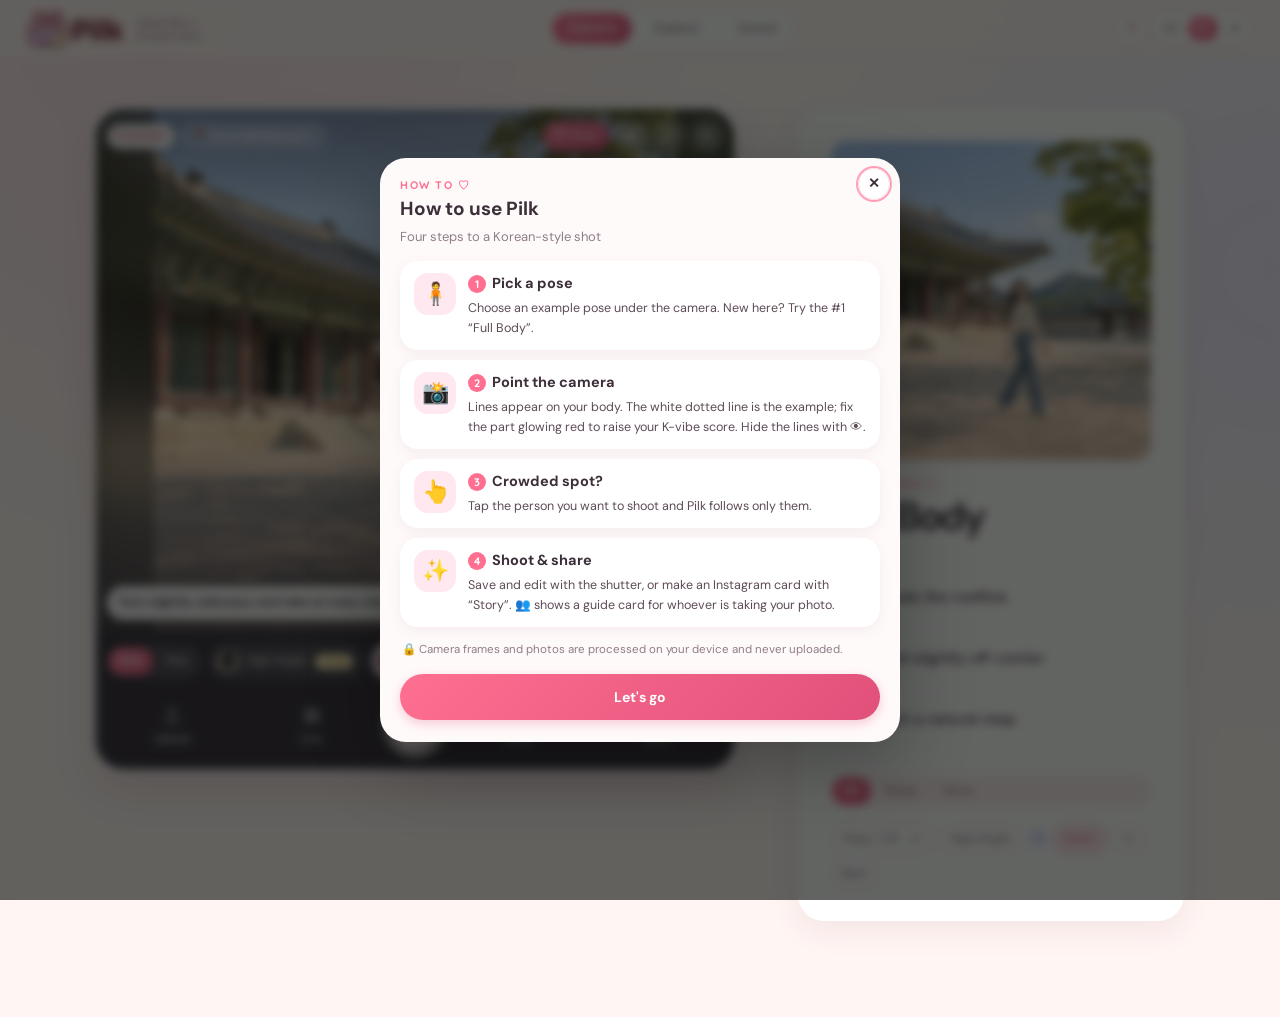
==== commit 17f53d3c: "ver7: 포즈 템플릿, 브랜드 에셋, 매니페스트 추가 및 기능 업데이트" ====
--- a/index.html
+++ b/index.html
@@ -3,170 +3,87 @@
 <head>
   <meta charset="UTF-8">
   <meta name="viewport" content="width=device-width, initial-scale=1, viewport-fit=cover">
-  <meta name="theme-color" content="#0d110f">
+  <meta name="theme-color" content="#fff5f3">
   <meta name="description" content="PILK — Picture It Like Korean. 실시간 한국식 포토 코칭 & 주변 추천.">
   <title>Pilk · Picture It Like Korean</title>
-  <link rel="icon" href="assets/pilk-studio.svg?v=20" type="image/svg+xml">
+  <link rel="icon" href="assets/brand/favicon-64.png" type="image/png" sizes="64x64">
+  <link rel="icon" href="assets/brand/favicon-32.png" type="image/png" sizes="32x32">
+  <link rel="apple-touch-icon" href="assets/brand/apple-touch-icon.png">
+  <link rel="manifest" href="manifest.webmanifest">
   <link rel="preconnect" href="https://fonts.googleapis.com">
   <link rel="preconnect" href="https://fonts.gstatic.com" crossorigin>
-  <link href="https://fonts.googleapis.com/css2?family=DM+Sans:wght@500;600;700;800&family=Noto+Sans+JP:wght@500;700&family=Noto+Sans+KR:wght@500;700;800&display=swap" rel="stylesheet">
+  <link href="https://fonts.googleapis.com/css2?family=DM+Sans:wght@500;600;700;800&family=Quicksand:wght@600;700&family=Zen+Maru+Gothic:wght@500;700&family=Noto+Sans+JP:wght@500;700&family=Noto+Sans+KR:wght@500;700;800&display=swap" rel="stylesheet">
   <link rel="stylesheet" href="assets/leaflet/leaflet.css">
-  <link rel="stylesheet" href="style.css?v=20">
+  <script>(function(){try{var th=localStorage.getItem("pilk-v5-theme");if(th==="blue"||th==="dark")document.documentElement.setAttribute("data-theme",th);}catch(e){}})();</script>
+  <link rel="stylesheet" href="style.css?v=30">
 </head>
 <body>
 
 <header class="app-bar">
   <button type="button" class="brand" data-tab="camera" aria-label="Pilk">
-    <img class="brand-symbol" src="assets/pilk-studio.svg?v=20" alt="">
-    <span class="brand-name">Pilk</span>
-  </button>
-
-  <!-- Desktop top tab bar (hidden on mobile where floating bottom tab bar is used) -->
+    <img class="brand-logo" src="assets/brand/pilk-logo.png" alt="Pilk" width="1564" height="566">
+    <small class="brand-tag" data-t="tagline"></small>
+  </button>
+
+  <!-- Desktop top tab bar (hidden on mobile where bottom tab bar is used) -->
   <nav class="desktop-tabs" aria-label="Pages">
     <button type="button" class="dtab active" data-tab="camera" data-t="tabCam"></button>
     <button type="button" class="dtab" data-tab="nearby" data-t="tabNearby"></button>
     <button type="button" class="dtab" data-tab="saved" data-t="tabSaved"></button>
   </nav>
 
-  <div class="bar-right"></div>
+  <div class="bar-right">
+    <button type="button" class="howto-btn" id="howtoBtn" aria-label="How to use">?</button>
+    <div class="lang-pill" role="group" aria-label="Language">
+      <button type="button" id="lang-ko" class="selected" aria-pressed="true">KR</button>
+      <button type="button" id="lang-en" aria-pressed="false">EN</button>
+      <button type="button" id="lang-ja" aria-pressed="false">JP</button>
+    </div>
+  </div>
 </header>
 
 <main class="pages-shell">
 
-  <!-- ==================== PAGE 1: FULLSCREEN NATIVE CAMERA ==================== -->
+  <!-- ==================== PAGE 1: CAMERA (DEFAULT, ZERO-SCROLL) ==================== -->
   <section class="tab-page active" id="page-camera" data-page="camera">
     <div class="camera-card">
       <div class="viewfinder" id="viewfinderStage">
-        <!-- Pure-CSS Advanced Settings Popover Toggle -->
-        <input type="checkbox" id="studioDrawerToggle" class="sr-only" aria-hidden="true">
-
-        <!-- Camera Feed & Live Tracking -->
         <img id="stageBgImg" src="assets/poses/flip.webp?v=14" alt="Scene">
         <video id="stageVideo" autoplay playsinline muted></video>
         <canvas id="landmarks" aria-hidden="true" hidden></canvas>
 
-        <!-- Guides & Timers -->
-        <div id="poseIntro" hidden><strong id="introNumber">5</strong><span data-t="introHint"></span></div>
+        <div id="poseIntro" hidden><strong id="introNumber">5</strong><span data-t="introHint"></span><button type="button" id="skipIntroBtn" data-t="skipIntro"></button></div>
         <output id="countdown" hidden aria-live="polite"></output>
         <div class="vf-grid" id="vfGrid"></div>
         <div class="vf-foot-line" id="vfFootLine"><span>FOOT LINE</span></div>
         <div class="vf-overlay" id="vfOverlay"></div>
         <div class="vf-scan-laser hidden" id="vfScanLaser"></div>
 
-        <!-- Unified Floating Top Bar -->
+        <!-- Minimal Top Overlay -->
         <div class="vf-top">
           <div class="vf-top-left">
-            <button type="button" class="spot-pill" data-tab="spots">
-              <span class="spot-pin" aria-hidden="true">📍</span>
-              <span id="vfSpotName">경복궁</span>
-            </button>
+            <span class="match-pill" id="vfMatchPill"><strong id="vfMatchScore">100%</strong></span>
+            <button type="button" class="spot-pill" data-tab="spots">📍 <span id="vfSpotName">경복궁</span></button>
           </div>
           <div class="vf-top-right">
+            <button type="button" class="scan-pill-btn" id="vfScanBtn">
+              <span data-icon="scan"></span><span data-t="scanAction"></span>
+            </button>
+            <button type="button" class="glass-btn" id="guideToggleBtn" aria-pressed="true"><span data-icon="eye"></span></button>
             <button type="button" class="glass-btn" id="switchFacingBtn" aria-label="Switch front/rear camera">
               <span data-icon="flipcam"></span>
             </button>
-            <label for="studioDrawerToggle" class="glass-btn settings-toggle-btn" role="button" tabindex="0" aria-label="Camera Settings">
-              <svg class="icon" viewBox="0 0 24 24" aria-hidden="true">
-                <circle cx="12" cy="12" r="3"/>
-                <path d="M19.4 15a1.65 1.65 0 0 0 .33 1.82l.06.06a2 2 0 1 1-2.83 2.83l-.06-.06a1.65 1.65 0 0 0-1.82-.33 1.65 1.65 0 0 0-1 1.51V21a2 2 0 1 1-4 0v-.09a1.65 1.65 0 0 0-1-1.51 1.65 1.65 0 0 0-1.82.33l-.06.06a2 2 0 1 1-2.83-2.83l.06-.06a1.65 1.65 0 0 0 .33-1.82 1.65 1.65 0 0 0-1.51-1H3a2 2 0 1 1 0-4h.09a1.65 1.65 0 0 0 1.51-1 1.65 1.65 0 0 0-.33-1.82l-.06-.06a2 2 0 1 1 2.83-2.83l.06.06a1.65 1.65 0 0 0 1.82.33h.08a1.65 1.65 0 0 0 1-1.51V3a2 2 0 1 1 4 0v.09a1.65 1.65 0 0 0 1 1.51 1.65 1.65 0 0 0 1.82-.33l.06-.06a2 2 0 1 1 2.83 2.83l-.06.06a1.65 1.65 0 0 0-.33 1.82v.08a1.65 1.65 0 0 0 1.51 1H21a2 2 0 1 1 0 4h-.09a1.65 1.65 0 0 0-1.51 1z"/>
-              </svg>
-            </label>
+            <button type="button" class="glass-btn" id="helperModeBtn" aria-label="10s Helper Card"><span data-icon="helper"></span></button>
           </div>
         </div>
 
-        <!-- Backdrop & Collapsible Glass Popover for Advanced Settings -->
-        <label for="studioDrawerToggle" class="studio-backdrop" aria-hidden="true"></label>
-        <aside class="studio-panel" aria-label="Camera Controls & Guide">
-          <div class="studio-popover-head">
-            <div class="studio-popover-head-left">
-              <span class="studio-popover-title" data-t="settingsTitle"></span>
-              <span class="match-pill" id="vfMatchPill"><strong id="vfMatchScore">100%</strong></span>
-            </div>
-            <label for="studioDrawerToggle" class="studio-close-btn" role="button" aria-label="Close">✕</label>
-          </div>
-
-          <div class="quick-bar">
-            <div class="mini-seg" role="tablist">
-              <button type="button" class="mseg selected" data-mode="A" data-t="modeA"></button>
-              <button type="button" class="mseg" data-mode="B" data-t="modeB"></button>
-              <button type="button" class="mseg" data-mode="C" data-t="modeC"></button>
-            </div>
-            <div class="quick-toggles">
-              <button type="button" class="qchip cam-pill-btn" id="toggleCamBtn">
-                <span data-icon="camera"></span><span id="toggleCamLabel" data-t="dockCamOn"></span>
-              </button>
-              <button type="button" class="qchip story-pill-btn" id="exportStoryBtn">
-                <span data-icon="spark"></span><span data-t="dockStory"></span>
-              </button>
-              <button type="button" class="scan-pill-btn" id="vfScanBtn">
-                <span data-icon="scan"></span><span data-t="scanAction"></span>
-              </button>
-              <label class="qchip upload-pill-btn" for="uploadSceneInput">
-                <span data-icon="upload"></span><span data-t="dockPhoto"></span>
-              </label>
-              <input type="file" id="uploadSceneInput" accept="image/jpeg,image/png,image/webp" class="sr-only">
-              <button type="button" class="qchip voice-pill-btn" id="speakCueBtn">
-                <span data-icon="volume"></span><span data-t="dockVoice"></span>
-              </button>
-              <button type="button" class="qchip helper-pill-btn" id="helperModeBtn" aria-label="10s Helper Card">
-                <svg class="icon" viewBox="0 0 24 24" aria-hidden="true">
-                  <path d="M16 21v-2a4 4 0 0 0-4-4H6a4 4 0 0 0-4 4v2"/>
-                  <circle cx="9" cy="7" r="4"/>
-                  <path d="M22 21v-2a4 4 0 0 0-3-3.87"/>
-                  <path d="M16 3.13a4 4 0 0 1 0 7.75"/>
-                </svg>
-                <span data-t="helperTitle"></span>
-              </button>
-              <label class="qchip"><span data-t="timer"></span> <select id="timerDelay"><option value="0" data-t="off"></option><option value="3">3 s</option><option value="5">5 s</option><option value="10">10 s</option></select></label>
-              <button type="button" class="qchip active" id="btnFlip180"><span data-t="flipShort"></span></button>
-              <button type="button" class="qhelp" id="flipHelpBtn" aria-label="What is Flip Phone 180°?">?</button>
-              <button type="button" class="qchip active" id="btnFrontFoot"><span data-t="footShort"></span></button>
-              <button type="button" class="qchip" id="btnLensCycle">1×</button>
-              <button type="button" class="qchip" id="btnDistCycle">최적</button>
-            </div>
-          </div>
-
-          <div class="guide-panel">
-            <img id="guidePhoto" alt="">
-            <div class="guide-meta">
-              <h1 id="guideTitle"></h1>
-              <ol id="guideSteps"></ol>
-            </div>
-          </div>
-        </aside>
-
-        <!-- Bottom Gradient Overlay: Mode B Steps -> Live Cue -> Pose Strip -> Shutter Bar -->
-        <div class="vf-bottom-dock">
-          <!-- Mode B: 3 tiny pills -->
-          <div class="vf-steps hidden" id="vfModeBStrip"></div>
-
-          <!-- Single-Line Live Cue -->
-          <div class="vf-cue">
-            <p id="vfDirText"></p>
-          </div>
-
-          <!-- Collapsible Horizontal Pose Picker (1 active pill -> tap to swipe & select) -->
-          <div class="pose-picker">
-            <input type="checkbox" id="poseStripToggle" class="sr-only" aria-hidden="true">
-            <div class="dark-pose-strip" id="poseStrip"></div>
-            <label for="poseStripToggle" class="pose-expand-cover" aria-label="Change pose mode"></label>
-            <label for="poseStripToggle" class="pose-close-chip" aria-label="Close pose selector">✕</label>
-          </div>
-
-          <!-- Unified Single-Row Native Shutter & Nav Bar (Explore · Shutter · Saved) -->
-          <div class="shutter-bar">
-            <button type="button" class="shutter-btn-side shutter-nav-btn" data-tab="nearby">
-              <span class="tab-icon-wrap"><span data-icon="pin"></span><i class="notif-dot hidden" id="nearbyDot"></i></span>
-              <small data-t="tabNearby"></small>
-            </button>
-
-            <button type="button" class="shutter-circle" id="shutterBtn" aria-label="Capture"><span></span></button>
-
-            <button type="button" class="shutter-btn-side shutter-nav-btn" data-tab="saved">
-              <span class="tab-icon-wrap"><span data-icon="bookmark"></span><b class="tab-badge hidden" id="saveCount">0</b></span>
-              <small data-t="tabSaved"></small>
-            </button>
-          </div>
+        <!-- Mode B: 3 tiny pills -->
+        <div class="vf-steps hidden" id="vfModeBStrip"></div>
+
+        <!-- Single-Line Live Cue -->
+        <div class="vf-cue">
+          <div class="vf-vibe" id="vfVibe"><span class="vf-vibe-label" data-t="vibeLabel"></span><span class="vf-vibe-bar"><i></i></span><b id="vfVibeValue"></b></div>
+          <p id="vfDirText"></p>
         </div>
 
         <!-- 10s Helper Mode Full Overlay -->
@@ -177,13 +94,56 @@
           <button type="button" class="btn primary" id="closeHelperBtn" data-t="helperClose"></button>
         </div>
       </div>
-    </div>
+
+      <!-- Integrated Pose Strip (dark sleek bar) -->
+      <div class="dark-pose-strip" id="poseStrip"></div>
+
+      <!-- Integrated Shutter Bar -->
+      <div class="shutter-bar">
+        <label class="shutter-btn-side" for="uploadSceneInput">
+          <span data-icon="upload"></span><small data-t="dockPhoto"></small>
+        </label>
+        <input type="file" id="uploadSceneInput" accept="image/jpeg,image/png,image/webp" class="sr-only">
+
+        <button type="button" class="shutter-btn-side" id="toggleCamBtn">
+          <span data-icon="camera"></span><small id="toggleCamLabel" data-t="dockCamOn"></small>
+        </button>
+
+        <button type="button" class="shutter-circle" id="shutterBtn" aria-label="Capture"><span></span></button>
+
+        <button type="button" class="shutter-btn-side" id="exportStoryBtn">
+          <span data-icon="spark"></span><small data-t="dockStory"></small>
+        </button>
+
+        <button type="button" class="shutter-btn-side" id="speakCueBtn">
+          <span data-icon="volume"></span><small data-t="dockVoice"></small>
+        </button>
+      </div>
+    </div>
+
+    <!-- ONE Single Minimal Utility Bar Below Camera -->
+    <aside class="studio-panel"><div class="guide-panel"><img id="guidePhoto" alt=""><h1 id="guideTitle"></h1><ol id="guideSteps"></ol></div>
+    <div class="quick-bar">
+      <div class="mini-seg" role="tablist">
+        <button type="button" class="mseg selected" data-mode="A" data-t="modeA"></button>
+        <button type="button" class="mseg" data-mode="B" data-t="modeB"></button>
+        <button type="button" class="mseg" data-mode="C" data-t="modeC"></button>
+      </div>
+      <div class="quick-toggles"><label class="qchip"><span data-t="timer"></span> <select id="timerDelay"><option value="0" data-t="off"></option><option value="3">3 s</option><option value="5">5 s</option><option value="10">10 s</option></select></label>
+        <button type="button" class="qchip active" id="btnFlip180"><span data-t="flipShort"></span></button>
+        <button type="button" class="qhelp" id="flipHelpBtn" aria-label="What is Flip Phone 180°?">?</button>
+        <button type="button" class="qchip active" id="btnFrontFoot"><span data-t="footShort"></span></button>
+        <button type="button" class="qchip" id="btnLensCycle">1×</button>
+        <button type="button" class="qchip" id="btnDistCycle">최적</button>
+      </div>
+    </div>
+    </aside>
   </section>
 
-  <!-- ==================== PAGE 2: EXPLORE (NEARBY & SPOTS) ==================== -->
+  <!-- ==================== PAGE 2: NEARBY & LOCAL COUPONS ==================== -->
   <section class="tab-page" id="page-nearby" data-page="nearby">
     <div class="page-head">
-      <h1 data-t="nearbyHeading"></h1>
+      <h1 data-t="nearbyHeading" data-eyebrow="Explore"></h1>
       <button type="button" class="btn primary sm" id="rescanBtn">
         <span data-icon="scan"></span><span data-t="rescanBtn"></span>
       </button>
@@ -195,75 +155,67 @@
         <b id="scanSpotTitle">경복궁</b>
         <small id="scanLightTag">자연광 · 180° · 1×</small>
       </div>
-    </div>
-
-    <div class="explore-layout">
-      <div class="map-column">
-        <div class="explore-tools">
-          <button class="btn outline sm" id="spotMap" data-t="tabSpots"></button>
-          <button class="btn outline sm" id="salonMap" data-t="salons"></button>
-          <button class="btn outline sm" id="castingBtn" data-t="casting"></button>
-        </div>
-        <div class="nearby-map-card">
-          <div id="spotPins" hidden aria-label="Spot map"></div>
-          <iframe id="nearbyMapFrame" title="Nearby Spot Map" loading="lazy" referrerpolicy="no-referrer-when-downgrade" allowfullscreen></iframe>
-          <div class="map-bar">
-            <span class="map-label" id="nearbyMapLabel">📍 경복궁</span>
-            <a class="map-ext-link" id="nearbyMapLink" href="#" target="_blank" rel="noopener noreferrer" data-t="openBigMap"></a>
-          </div>
-        </div>
-
-        <section id="castingResults" aria-live="polite" hidden></section>
-        <details class="deals">
-          <summary data-t="deals"></summary>
-          <div class="nearby-stack" id="nearbyList"></div>
-          <p class="coupon-disclaimer" data-t="couponDisclaimer"></p>
-        </details>
-      </div>
-
-      <div class="spots-column">
-        <div class="page-head">
-          <h1 data-t="spotsHeading"></h1>
-          <label class="search-pill">
-            <span data-icon="search"></span>
-            <input id="searchInput" type="search" data-placeholder="searchPlaceholder">
-          </label>
-        </div>
-
-        <div class="pill-scroll filter-row">
-          <button type="button" class="filter-chip selected" data-filter="all"><span data-t="filterAll"></span></button>
-          <button type="button" class="filter-chip" data-filter="insta"><span data-t="filterInsta"></span></button>
-          <button type="button" class="filter-chip" data-filter="tiktok"><span data-t="filterTiktok"></span></button>
-          <button type="button" class="filter-chip" data-filter="drama"><span data-t="filterDrama"></span></button>
-          <button type="button" class="filter-chip" data-filter="heritage"><span data-t="filterHeritage"></span></button>
-          <button type="button" class="filter-chip" data-filter="nature"><span data-t="filterNature"></span></button>
-        </div>
-
-        <div class="spot-grid" id="spotGrid"></div>
-        <div class="more-wrap">
-          <button type="button" class="btn outline sm" id="loadMoreBtn"></button>
-        </div>
-        <p class="empty-msg hidden" id="emptySearch" data-t="emptySearch"></p>
-      </div>
-    </div>
+
+    </div>
+
+    <div class="explore-layout"><div class="map-column"><div class="explore-tools">
+      <button class="btn outline sm" id="spotMap" data-t="tabSpots"></button>
+      <button class="btn outline sm" id="salonMap" data-t="salons"></button>
+      <button class="btn outline sm" id="castingBtn" data-t="casting"></button>
+    </div>
+    <div class="nearby-map-card">
+      <div id="spotPins" hidden aria-label="Spot map"></div>
+      <iframe id="nearbyMapFrame" title="Nearby Spot Map" loading="lazy" referrerpolicy="no-referrer-when-downgrade" allowfullscreen></iframe>
+      <div class="map-bar">
+        <span class="map-label" id="nearbyMapLabel">📍 경복궁</span>
+        <a class="map-ext-link" id="nearbyMapLink" href="#" target="_blank" rel="noopener noreferrer" data-t="openBigMap"></a>
+      </div>
+    </div>
+
+    <section id="castingResults" aria-live="polite" hidden></section>
+    <details class="deals"><summary data-t="deals"></summary><div class="nearby-stack" id="nearbyList"></div>
+    <p class="coupon-disclaimer" data-t="couponDisclaimer"></p>
+    </details></div><div class="spots-column">
+    <div class="page-head">
+      <h1 data-t="spotsHeading" data-eyebrow="Spots"></h1>
+      <label class="search-pill">
+        <span data-icon="search"></span>
+        <input id="searchInput" type="search" data-placeholder="searchPlaceholder">
+      </label>
+    </div>
+
+    <div class="pill-scroll filter-row">
+      <button type="button" class="filter-chip selected" data-filter="all"><span data-t="filterAll"></span></button>
+      <button type="button" class="filter-chip" data-filter="insta"><span data-t="filterInsta"></span></button>
+      <button type="button" class="filter-chip" data-filter="tiktok"><span data-t="filterTiktok"></span></button>
+      <button type="button" class="filter-chip" data-filter="drama"><span data-t="filterDrama"></span></button>
+      <button type="button" class="filter-chip" data-filter="heritage"><span data-t="filterHeritage"></span></button>
+      <button type="button" class="filter-chip" data-filter="nature"><span data-t="filterNature"></span></button>
+    </div>
+
+    <div class="spot-grid" id="spotGrid"></div>
+    <div class="more-wrap">
+      <button type="button" class="btn outline sm" id="loadMoreBtn"></button>
+    </div>
+    <p class="empty-msg hidden" id="emptySearch" data-t="emptySearch"></p></div></div>
   </section>
 
-  <!-- ==================== PAGE 3: SAVED & SETTINGS ==================== -->
+  <!-- ==================== PAGE 4: SAVED & SETTINGS ==================== -->
   <section class="tab-page" id="page-saved" data-page="saved">
     <div class="page-head">
-      <h1 data-t="savedHeading"></h1>
+      <h1 data-t="savedHeading" data-eyebrow="Favorites"></h1>
     </div>
 
     <div id="savedContent"></div>
 
     <div class="settings-card">
       <h3 data-t="settingsTitle"></h3>
-      <div class="setting-row setting-lang-row">
-        <span>Language · 언어 · 言語</span>
-        <div class="lang-pill" role="group" aria-label="Language">
-          <button type="button" id="lang-ko" class="selected" aria-pressed="true">KR</button>
-          <button type="button" id="lang-en" aria-pressed="false">EN</button>
-          <button type="button" id="lang-ja" aria-pressed="false">JP</button>
+      <div class="setting-row theme-row">
+        <span data-t="themeLabel"></span>
+        <div class="theme-swatches" role="group">
+          <button type="button" class="theme-swatch" data-theme-pick="pink"><i></i><span data-t="themePink"></span></button>
+          <button type="button" class="theme-swatch" data-theme-pick="blue"><i></i><span data-t="themeBlue"></span></button>
+          <button type="button" class="theme-swatch" data-theme-pick="dark"><i></i><span data-t="themeDark"></span></button>
         </div>
       </div>
       <label class="setting-row">
@@ -274,6 +226,14 @@
         </div>
       </label>
       <label class="setting-row">
+        <span data-t="skeletonSetting"></span>
+        <input type="checkbox" id="skeletonToggle" checked>
+      </label>
+      <label class="setting-row">
+        <span data-t="skipIntroSetting"></span>
+        <input type="checkbox" id="skipIntroToggle">
+      </label>
+      <label class="setting-row">
         <span data-t="gridLabel"></span>
         <input type="checkbox" id="gridToggle" checked>
       </label>
@@ -281,6 +241,9 @@
 
     <div class="settings-card">
       <h3 data-t="infoTitle"></h3>
+      <button type="button" class="info-link-row" id="openHowtoBtn">
+        <span id="howtoRowLabel"></span><span>›</span>
+      </button>
       <button type="button" class="info-link-row" id="openCreditsBtn">
         <span data-t="footerCredits"></span><span>↗</span>
       </button>
@@ -289,16 +252,18 @@
 
 </main>
 
-<!-- FLOATING GLASSMORPHISM BOTTOM TAB BAR (MOBILE: SHOWN ON EXPLORE / SAVED PAGES) -->
+<!-- FIXED BOTTOM TAB BAR (MOBILE) -->
 <nav class="bottom-tabs" aria-label="App Navigation">
   <button type="button" class="btab active" data-tab="camera">
     <span data-icon="camera"></span><span data-t="tabCam"></span>
   </button>
   <button type="button" class="btab" data-tab="nearby">
-    <span data-icon="pin"></span><span data-t="tabNearby"></span>
+    <span class="tab-icon-wrap"><span data-icon="pin"></span><i class="notif-dot hidden" id="nearbyDot"></i></span>
+    <span data-t="tabNearby"></span>
   </button>
   <button type="button" class="btab" data-tab="saved">
-    <span data-icon="bookmark"></span><span data-t="tabSaved"></span>
+    <span class="tab-icon-wrap"><span data-icon="bookmark"></span><b class="tab-badge hidden" id="saveCount">0</b></span>
+    <span data-t="tabSaved"></span>
   </button>
 </nav>
 
@@ -310,34 +275,15 @@
 <div id="toast" role="status" aria-live="polite"></div>
 
 <script src="spots-data.js?v=14"></script>
-<script src="pilk-data.js?v=17"></script>
+<script src="pilk-data.js?v=22"></script>
 <script src="assets/leaflet/leaflet.js"></script>
 <script src="explore-map.js?v=14"></script>
 <script src="poses.js"></script>
 <script src="casting-listings.js"></script>
-<script src="studio.js?v=14"></script>
-<script src="pose-tracking.js?v=15"></script>
-<script src="scene-meter.js?v=16"></script>
-<script src="app.js?v=18"></script>
-<script>
-(() => {
-  const toggle = document.getElementById('poseStripToggle');
-  const strip = document.getElementById('poseStrip');
-  if (!toggle || !strip) return;
-  toggle.addEventListener('change', () => {
-    if (toggle.checked) {
-      requestAnimationFrame(() => {
-        strip.querySelector('.dpose.selected')?.scrollIntoView({ inline: 'center', block: 'nearest', behavior: 'smooth' });
-      });
-    }
-  });
-  document.addEventListener('click', e => {
-    if (!toggle.checked) return;
-    if (e.target.closest('#poseStrip .dpose') || !e.target.closest('.pose-picker')) {
-      toggle.checked = false;
-    }
-  });
-})();
-</script>
+<script src="studio.js?v=15"></script>
+<script src="pose-templates.js?v=1"></script>
+<script src="pose-tracking.js?v=19"></script>
+<script src="scene-meter.js?v=17"></script>
+<script src="app.js?v=25"></script>
 </body>
 </html>
--- a/style.css
+++ b/style.css
@@ -1,1703 +1,875 @@
-/* PILK v006 — Immersive Fullscreen Native Mobile Camera UI */
+/* PILK v005 — Minimal 4-Tab Native App UI */
 :root {
-  --bg: #f5f3ed;
+  --bg: #f7f6f2;
   --surface: #ffffff;
-  --soft: #ebeee5;
-  --dark: #14211b;
-  --ink: #18251f;
-  --muted: #6f766e;
-  --line: #d9dcd2;
+  --soft: #efede6;
+  --dark: #131513;
+  --ink: #1a1d1a;
+  --muted: #767a72;
+  --line: #e7e4dc;
   --coral: #ff5a36;
-  --coral-deep: #b84026;
   --coral-soft: #fff0ec;
-  --mint: #4ade80;
+  --mint: #22c55e;
   --mint-soft: #eafbf0;
-  --glass-dark: rgba(0, 0, 0, 0.35);
-  --glass-border: rgba(255, 255, 255, 0.16);
-  --glass-popover: rgba(15, 19, 17, 0.84);
 }
 
 * { box-sizing: border-box; -webkit-tap-highlight-color: transparent; }
-
 html, body {
-  margin: 0;
-  width: 100%;
-  max-width: 100%;
-  overflow-x: clip;
-  background: var(--bg);
-  color: var(--ink);
-  font-family: 'DM Sans', 'Noto Sans KR', 'Noto Sans JP', -apple-system, BlinkMacSystemFont, sans-serif;
-  font-size: 13.5px;
-  line-height: 1.45;
+  margin: 0; width: 100%; max-width: 100%; overflow-x: clip;
+  background: var(--bg); color: var(--ink);
+  font-family: 'DM Sans', 'Noto Sans KR', 'Noto Sans JP', -apple-system, sans-serif;
+  font-size: 13.5px; line-height: 1.45;
   -webkit-font-smoothing: antialiased;
 }
-
-button, input, select { font: inherit; color: inherit; }
+button, input { font: inherit; color: inherit; }
 button { border: 0; background: none; cursor: pointer; touch-action: manipulation; }
 a { color: inherit; text-decoration: none; }
 .hidden { display: none !important; }
 .sr-only {
-  position: absolute !important;
-  width: 1px;
-  height: 1px;
-  overflow: hidden;
-  clip: rect(0, 0, 0, 0);
-  white-space: nowrap;
-}
-
+  position: absolute !important; width: 1px; height: 1px;
+  overflow: hidden; clip: rect(0, 0, 0, 0); white-space: nowrap;
+}
 svg.icon {
-  width: 18px;
-  height: 18px;
-  fill: none;
-  stroke: currentColor;
-  stroke-width: 1.85;
-  stroke-linecap: round;
-  stroke-linejoin: round;
-  flex-shrink: 0;
-}
-
-/* ==================== TOP BAR (DESKTOP ONLY) ==================== */
+  width: 18px; height: 18px; fill: none; stroke: currentColor;
+  stroke-width: 1.85; stroke-linecap: round; stroke-linejoin: round; flex-shrink: 0;
+}
+
+/* TOP BAR (50px minimal) */
 .app-bar {
-  position: sticky;
-  top: 0;
-  z-index: 30;
-  width: 100%;
-  height: 58px;
-  padding: 0 28px;
-  background: rgba(245, 243, 237, 0.92);
-  backdrop-filter: blur(14px);
-  -webkit-backdrop-filter: blur(14px);
+  position: sticky; top: 0; z-index: 30;
+  width: 100%; max-width: 100vw; height: 50px; padding: 0 14px;
+  background: rgba(247, 246, 242, 0.94); backdrop-filter: blur(12px);
   border-bottom: 1px solid var(--line);
-  display: flex;
-  align-items: center;
-  justify-content: space-between;
-  gap: 12px;
-}
-
-.brand {
-  display: inline-flex;
-  align-items: center;
-  gap: 8px;
-  padding: 0;
-  white-space: nowrap;
-}
-.brand-symbol { width: 32px; height: 32px; }
-.brand-name {
-  font: 700 22px/1 "DM Sans", sans-serif;
-  letter-spacing: -0.9px;
-  color: #203f36;
-}
-
-.desktop-tabs {
-  display: flex;
-  align-items: center;
-  gap: 4px;
-  background: var(--surface);
-  border: 1px solid var(--line);
-  border-radius: 99px;
-  padding: 3px;
-}
-.dtab {
-  padding: 6px 18px;
-  border-radius: 99px;
-  font-size: 12.5px;
-  font-weight: 700;
-  color: var(--muted);
-  transition: background 0.16s ease, color 0.16s ease;
-}
-.dtab.active { background: var(--ink); color: #fff; }
-.bar-right { min-width: 80px; display: flex; justify-content: flex-end; }
-
-/* Language Pill (lives inside #page-saved Settings) */
+  display: flex; align-items: center; justify-content: space-between; gap: 10px;
+}
+.brand { display: inline-flex; align-items: center; gap: 6px; padding: 0; }
+.brand-mark { color: var(--coral); font-size: 20px; line-height: 1; }
+.brand-name { font-size: 18px; font-weight: 800; letter-spacing: -0.6px; }
+.desktop-tabs { display: none; }
+.bar-right { display: flex; align-items: center; gap: 7px; }
 .lang-pill {
-  display: inline-flex;
-  background: var(--soft);
-  border: 1px solid var(--line);
-  border-radius: 99px;
-  padding: 2px;
-  gap: 2px;
+  display: flex; background: var(--surface); border: 1px solid var(--line);
+  border-radius: 99px; padding: 2px; gap: 2px;
 }
 .lang-pill button {
-  font-size: 11px;
-  font-weight: 700;
-  padding: 5px 10px;
-  border-radius: 99px;
-  color: var(--muted);
-  transition: background 0.15s ease, color 0.15s ease;
+  font-size: 10.5px; font-weight: 700; padding: 4px 8px;
+  border-radius: 99px; color: var(--muted);
 }
 .lang-pill button.selected { background: var(--ink); color: #fff; }
 
-/* ==================== PAGES SHELL ==================== */
+/* PAGES SHELL */
 .pages-shell {
-  width: 100%;
-  max-width: 1160px;
-  margin: 0 auto;
-  padding: 22px 28px 44px;
-}
-
+  width: 100%; max-width: 480px; margin: 0 auto;
+  padding: 10px 12px calc(74px + env(safe-area-inset-bottom));
+}
 .tab-page { display: none; width: 100%; min-width: 0; }
-.tab-page.active { display: block; animation: fadeIn 0.18s ease; }
-@keyframes fadeIn {
-  from { opacity: 0; }
-  to { opacity: 1; }
-}
-
-/* ==================== PAGE 1: FULLSCREEN CAMERA ==================== */
-#page-camera.active {
-  display: flex;
-  justify-content: center;
-}
-
+.tab-page.active { display: block; animation: fadeIn 0.16s ease; }
+@keyframes fadeIn { from { opacity: 0; transform: translateY(4px); } to { opacity: 1; transform: none; } }
+
+/* ==================== PAGE 1: CAMERA (ZERO-SCROLL FIT) ==================== */
 .camera-card {
-  width: min(500px, 100%);
-  background: #0c0f0e;
-  border-radius: 32px;
-  overflow: hidden;
-  box-shadow: 0 24px 64px rgba(15, 22, 18, 0.24);
-}
-
+  width: 100%; background: var(--dark); border-radius: 22px; overflow: hidden;
+  box-shadow: 0 14px 36px rgba(19, 21, 19, 0.14);
+}
 .viewfinder {
-  position: relative;
-  width: 100%;
-  height: clamp(580px, calc(100dvh - 106px), 840px);
-  overflow: hidden;
-  background: #090b0a;
-  isolation: isolate;
-}
-
+  position: relative; width: 100%;
+  height: clamp(320px, calc(100dvh - 280px), 520px);
+  overflow: hidden; background: #0f110f;
+}
 .viewfinder > img,
 .viewfinder > video {
-  position: absolute;
-  inset: 0;
-  width: 100%;
-  height: 100%;
-  object-fit: cover;
-  transition: transform 0.22s ease, border-radius 0.22s ease;
+  position: absolute; inset: 0; width: 100%; height: 100%;
+  object-fit: cover; transition: transform 0.22s ease;
 }
 .viewfinder > video { display: none; }
 .viewfinder > video.is-mirrored { transform: scaleX(-1); }
-
-/* Pose example soft ambient blur backdrop & rounded floating photo */
-.viewfinder.pose-example::before {
-  content: '';
-  position: absolute;
-  inset: -32px;
-  background: var(--pose-photo) center / cover;
-  filter: blur(42px) brightness(0.62) saturate(1.16);
-  transform: scale(1.1);
-  pointer-events: none;
-}
-.viewfinder.pose-example > img {
-  inset: 62px 18px 212px 18px;
-  margin: auto;
-  width: auto;
-  height: auto;
-  max-width: calc(100% - 36px);
-  max-height: calc(100% - 274px);
-  object-fit: contain;
-  border-radius: 28px;
-  box-shadow:
-    0 24px 60px rgba(0, 0, 0, 0.44),
-    0 0 0 1px rgba(255, 255, 255, 0.16);
-  filter: saturate(0.95) brightness(1.01);
-}
-
-/* Subtle top vignette for crisp floating chips */
 .viewfinder::after {
-  content: '';
-  position: absolute;
-  inset: 0;
-  pointer-events: none;
-  z-index: 1;
-  background: linear-gradient(180deg, rgba(0, 0, 0, 0.34) 0%, transparent 20%);
-}
-
-#landmarks {
-  position: absolute;
-  inset: 0;
-  width: 100%;
-  height: 100%;
-  z-index: 3;
-  pointer-events: none;
+  content: ''; position: absolute; inset: 0; pointer-events: none;
+  background: linear-gradient(180deg, rgba(0,0,0,0.42) 0%, transparent 22%, transparent 68%, rgba(0,0,0,0.72) 100%);
 }
 
 /* Grid & Foot Line */
 .vf-grid {
-  position: absolute;
-  inset: 0;
-  z-index: 2;
-  pointer-events: none;
+  position: absolute; inset: 0; z-index: 2; pointer-events: none;
   background:
-    linear-gradient(to right, transparent 33.15%, rgba(255, 255, 255, 0.18) 33.33%, transparent 33.55%, transparent 66.45%, rgba(255, 255, 255, 0.18) 66.66%, transparent 66.85%),
-    linear-gradient(to bottom, transparent 33.15%, rgba(255, 255, 255, 0.18) 33.33%, transparent 33.55%, transparent 66.45%, rgba(255, 255, 255, 0.18) 66.66%, transparent 66.85%);
-}
-
+    linear-gradient(to right, transparent 33.1%, rgba(255,255,255,0.2) 33.3%, transparent 33.6%, transparent 66.4%, rgba(255,255,255,0.2) 66.6%, transparent 66.9%),
+    linear-gradient(to bottom, transparent 33.1%, rgba(255,255,255,0.2) 33.3%, transparent 33.6%, transparent 66.4%, rgba(255,255,255,0.2) 66.6%, transparent 66.9%);
+}
 .vf-foot-line {
-  position: absolute;
-  left: 8%;
-  right: 8%;
-  bottom: 215px;
-  z-index: 3;
-  border-bottom: 1.5px dashed rgba(255, 160, 128, 0.78);
-  text-align: right;
-  pointer-events: none;
+  position: absolute; left: 10%; right: 10%; bottom: 16%; z-index: 3;
+  border-bottom: 1.5px dashed rgba(255, 134, 98, 0.85); text-align: right; pointer-events: none;
 }
 .vf-foot-line span {
-  display: inline-block;
-  transform: translateY(-2px);
-  background: rgba(0, 0, 0, 0.48);
-  backdrop-filter: blur(8px);
-  -webkit-backdrop-filter: blur(8px);
-  color: #ffd7c9;
-  padding: 1px 7px;
-  border-radius: 99px;
-  font-size: 8.5px;
-  font-weight: 800;
-  letter-spacing: 0.4px;
+  display: inline-block; transform: translateY(-2px);
+  background: rgba(19, 21, 19, 0.65); color: #ffd4c4;
+  padding: 1px 6px; border-radius: 4px; font-size: 8.5px; font-weight: 800;
 }
 
 /* AR Overlay */
 .vf-overlay {
-  position: absolute;
-  left: 10%;
-  right: 10%;
-  top: 12%;
-  bottom: 26%;
-  z-index: 3;
-  pointer-events: none;
-  opacity: 0.72;
+  position: absolute; left: 18%; right: 18%; top: 14%; bottom: 14%;
+  z-index: 3; pointer-events: none; opacity: 0.72;
   transition: transform 0.22s ease, opacity 0.15s ease;
 }
-.vf-overlay svg {
-  width: 100%;
-  height: 100%;
-  filter: drop-shadow(0 1px 2px rgba(0, 0, 0, 0.75));
-}
-
-/* Scan Laser (preserved) */
+.vf-overlay svg { width: 100%; height: 100%; filter: drop-shadow(0 0 2px rgba(0,0,0,0.65)); }
+
+/* AI Scan Laser */
 .vf-scan-laser {
-  position: absolute;
-  left: 0;
-  right: 0;
-  height: 3px;
-  z-index: 6;
+  position: absolute; left: 0; right: 0; height: 3px; z-index: 6;
   background: linear-gradient(90deg, transparent, #34d399, #ff5a36, #34d399, transparent);
   box-shadow: 0 0 18px 4px rgba(52, 211, 153, 0.55);
   animation: sweep 0.9s ease-in-out infinite;
 }
-@keyframes sweep {
-  0% { top: 8%; }
-  50% { top: 88%; }
-  100% { top: 8%; }
-}
-
-/* Timers & Pose Intro */
-#countdown {
-  position: absolute;
-  z-index: 12;
-  left: 50%;
-  top: 44%;
-  transform: translate(-50%, -50%);
-  color: #fff;
-  background: rgba(0, 0, 0, 0.55);
-  backdrop-filter: blur(12px);
-  -webkit-backdrop-filter: blur(12px);
-  border: 1px solid rgba(255, 255, 255, 0.2);
-  border-radius: 50%;
-  width: 88px;
-  height: 88px;
-  display: grid;
-  place-items: center;
-  font-size: 42px;
-  font-weight: 700;
-  font-variant-numeric: tabular-nums;
-  pointer-events: none;
-}
-#countdown[hidden] { display: none; }
-
-#poseIntro {
-  position: absolute;
-  z-index: 7;
-  left: 50%;
-  bottom: 224px;
-  transform: translateX(-50%);
-  display: flex;
-  align-items: center;
-  gap: 10px;
-  width: max-content;
-  max-width: calc(100% - 28px);
-  padding: 8px 14px;
-  border-radius: 99px;
-  background: rgba(0, 0, 0, 0.52);
-  backdrop-filter: blur(12px);
-  -webkit-backdrop-filter: blur(12px);
-  border: 1px solid rgba(255, 255, 255, 0.16);
-  color: #fff;
-  font-size: 12px;
-  font-weight: 600;
-  line-height: 1.35;
-  pointer-events: none;
-}
-#poseIntro[hidden] { display: none; }
-#introNumber {
-  font-size: 20px;
-  font-weight: 800;
-  color: var(--mint);
-  font-variant-numeric: tabular-nums;
-}
-
-/* ==================== UNIFIED FLOATING TOP CHIPS ==================== */
+@keyframes sweep { 0% { top: 8%; } 50% { top: 88%; } 100% { top: 8%; } }
+
+/* Top HUD inside Viewfinder */
 .vf-top {
-  position: absolute;
-  top: 14px;
-  left: 14px;
-  right: 14px;
-  z-index: 11;
-  display: flex;
-  align-items: center;
-  justify-content: space-between;
-  gap: 8px;
-}
-
-.vf-top-left,
-.vf-top-right {
-  display: flex;
-  align-items: center;
-  gap: 7px;
-  min-width: 0;
-}
-
+  position: absolute; top: 11px; left: 11px; right: 11px; z-index: 5;
+  display: flex; align-items: center; justify-content: space-between; gap: 6px;
+}
+.vf-top-left, .vf-top-right { display: flex; align-items: center; gap: 6px; min-width: 0; }
+.match-pill {
+  background: rgba(16, 18, 16, 0.76); backdrop-filter: blur(8px);
+  border: 1px solid rgba(74, 222, 128, 0.55); border-radius: 99px;
+  padding: 4px 9px; font-size: 11.5px; color: #4ade80; font-weight: 800; flex-shrink: 0;
+}
+.match-pill.warn { border-color: rgba(251, 191, 36, 0.75); color: #fbbf24; }
 .spot-pill {
-  display: inline-flex;
-  align-items: center;
-  gap: 5px;
-  height: 36px;
-  max-width: 190px;
-  padding: 0 13px;
-  border-radius: 999px;
-  background: var(--glass-dark);
-  backdrop-filter: blur(12px);
-  -webkit-backdrop-filter: blur(12px);
-  border: 1px solid var(--glass-border);
-  color: #fff;
-  font-size: 12px;
-  font-weight: 700;
-  letter-spacing: -0.15px;
-  box-shadow: 0 4px 14px rgba(0, 0, 0, 0.18);
-  transition: background 0.16s ease, transform 0.12s ease;
-}
-.spot-pill span:last-child {
-  white-space: nowrap;
-  overflow: hidden;
-  text-overflow: ellipsis;
-}
-.spot-pin { font-size: 12px; flex-shrink: 0; }
-
+  background: rgba(16, 18, 16, 0.65); backdrop-filter: blur(8px);
+  border: 1px solid rgba(255,255,255,0.18); border-radius: 99px;
+  padding: 4px 10px; color: #fff; font-size: 11px; font-weight: 600;
+  white-space: nowrap; overflow: hidden; text-overflow: ellipsis; max-width: 145px;
+}
 .scan-pill-btn {
-  display: inline-flex;
-  align-items: center;
-  gap: 5px;
-  padding: 6px 12px;
-  border-radius: 999px;
-  background: rgba(255, 90, 54, 0.24);
-  border: 1px solid rgba(255, 130, 100, 0.65);
-  color: #ffe1d6;
-  font-size: 11.5px;
-  font-weight: 700;
-  white-space: nowrap;
-  flex-shrink: 0;
-  transition: background 0.16s ease, transform 0.12s ease;
-}
-.scan-pill-btn svg {
-  width: 14px;
-  height: 14px;
-  color: #ff8c69;
-}
-
-.cam-pill-btn svg {
-  width: 14px;
-  height: 14px;
-  color: #cbd5e1;
-}
-.cam-pill-btn.active {
-  background: rgba(74, 222, 128, 0.22);
-  border-color: rgba(74, 222, 128, 0.72);
-  color: #dcfce7;
-}
-.cam-pill-btn.active svg { color: var(--mint); }
-
-.story-pill-btn svg {
-  width: 14px;
-  height: 14px;
-  color: #f9a8d4;
-}
-
-.upload-pill-btn {
-  cursor: pointer;
-}
-.upload-pill-btn svg {
-  width: 14px;
-  height: 14px;
-  color: #fde68a;
-}
-
-.helper-pill-btn svg {
-  width: 14px;
-  height: 14px;
-  color: #b7ffd0;
-}
-
-.voice-pill-btn svg {
-  width: 14px;
-  height: 14px;
-  color: #93c5fd;
-}
-.voice-pill-btn.is-speaking {
-  background: rgba(74, 222, 128, 0.22);
-  border-color: rgba(74, 222, 128, 0.72);
-  color: #dcfce7;
-  animation: pulseSpeak 0.8s ease-in-out infinite;
-}
-
-.spot-pill:active {
-  transform: scale(0.96);
-  background: rgba(0, 0, 0, 0.52);
-}
-.scan-pill-btn:active {
-  transform: scale(0.96);
-  background: rgba(255, 90, 54, 0.38);
-}
-
+  display: inline-flex; align-items: center; gap: 4px;
+  background: var(--coral); color: #fff; border-radius: 99px;
+  padding: 5px 10px; font-size: 11px; font-weight: 700; flex-shrink: 0;
+}
+.scan-pill-btn svg { width: 13px; height: 13px; }
 .glass-btn {
-  width: 36px;
-  height: 36px;
-  border-radius: 50%;
-  background: var(--glass-dark);
-  backdrop-filter: blur(12px);
-  -webkit-backdrop-filter: blur(12px);
-  border: 1px solid var(--glass-border);
-  color: #fff;
-  display: grid;
-  place-items: center;
-  flex-shrink: 0;
-  cursor: pointer;
-  box-shadow: 0 4px 14px rgba(0, 0, 0, 0.18);
-  transition: transform 0.22s ease, background 0.18s ease, color 0.18s ease, border-color 0.18s ease;
-}
-.glass-btn svg { width: 17px; height: 17px; }
-.glass-btn:active { transform: scale(0.92); }
-.glass-btn.is-front {
-  border-color: rgba(74, 222, 128, 0.72);
-  color: var(--mint);
-  transform: rotate(180deg);
-}
-
-/* Match / Pose Status Pill (inside Settings Popover) */
-.match-pill {
-  display: inline-flex;
-  align-items: center;
-  gap: 5px;
-  background: rgba(255, 255, 255, 0.10);
-  border: 1px solid rgba(74, 222, 128, 0.42);
-  border-radius: 999px;
-  padding: 3px 10px;
-  font-size: 11px;
-  font-weight: 700;
-  color: #b7ffd0;
-  max-width: 100%;
-  white-space: nowrap;
-  overflow: hidden;
-  text-overflow: ellipsis;
-}
-.match-pill.warn {
-  border-color: rgba(251, 191, 36, 0.65);
-  color: #fde68a;
-}
-
-/* ==================== COLLAPSIBLE ADVANCED SETTINGS POPOVER ==================== */
-.studio-backdrop {
-  position: absolute;
-  inset: 0;
-  z-index: 12;
-  background: rgba(0, 0, 0, 0.36);
-  opacity: 0;
-  visibility: hidden;
-  pointer-events: none;
-  transition: opacity 0.2s ease, visibility 0.2s ease;
-}
-
-.studio-panel {
-  position: absolute;
-  top: 60px;
-  right: 14px;
-  left: 14px;
-  z-index: 13;
-  max-height: calc(100% - 170px);
-  overflow-y: auto;
-  scrollbar-width: none;
-  padding: 15px 16px 16px;
-  border-radius: 22px;
-  background: var(--glass-popover);
-  backdrop-filter: blur(22px);
-  -webkit-backdrop-filter: blur(22px);
-  border: 1px solid rgba(255, 255, 255, 0.16);
-  box-shadow: 0 22px 48px rgba(0, 0, 0, 0.46);
-  color: #fff;
-  opacity: 0;
-  visibility: hidden;
-  pointer-events: none;
-  transform: translateY(-10px) scale(0.97);
-  transform-origin: top right;
-  transition: opacity 0.2s ease, transform 0.22s cubic-bezier(0.2, 0.8, 0.2, 1), visibility 0.2s ease;
-}
-.studio-panel::-webkit-scrollbar { display: none; }
-
-/* Toggle Checked State */
-#studioDrawerToggle:checked ~ .studio-backdrop {
-  opacity: 1;
-  visibility: visible;
-  pointer-events: auto;
-}
-#studioDrawerToggle:checked ~ .studio-panel {
-  opacity: 1;
-  visibility: visible;
-  pointer-events: auto;
-  transform: translateY(0) scale(1);
-}
-#studioDrawerToggle:checked ~ .vf-top .settings-toggle-btn {
-  background: rgba(255, 255, 255, 0.94);
-  color: #111513;
-  border-color: #fff;
-  transform: rotate(45deg);
-}
-
-.studio-popover-head {
-  display: flex;
-  align-items: center;
-  justify-content: space-between;
-  gap: 8px;
-  margin-bottom: 12px;
-}
-.studio-popover-head-left {
-  display: flex;
-  align-items: center;
-  gap: 8px;
-  min-width: 0;
-  flex-wrap: wrap;
-}
-.studio-popover-title {
-  font-size: 12px;
-  font-weight: 800;
-  letter-spacing: 0.2px;
-  color: rgba(255, 255, 255, 0.72);
-  text-transform: uppercase;
-}
-.studio-close-btn {
-  width: 26px;
-  height: 26px;
-  border-radius: 50%;
-  display: grid;
-  place-items: center;
-  background: rgba(255, 255, 255, 0.14);
-  color: #fff;
-  font-size: 12px;
-  font-weight: 700;
-  cursor: pointer;
-}
-
-/* Quick Bar inside Popover */
+  width: 30px; height: 30px; border-radius: 50%;
+  background: rgba(16, 18, 16, 0.68); backdrop-filter: blur(8px);
+  border: 1px solid rgba(255,255,255,0.2); color: #fff; font-size: 13px;
+  display: grid; place-items: center; flex-shrink: 0; transition: transform 0.25s ease;
+}
+.glass-btn svg { width: 15px; height: 15px; }
+.glass-btn.is-front { border-color: #4ade80; color: #4ade80; transform: rotate(180deg); }
+
+/* Mode B 3-Step Strip */
+.vf-steps {
+  position: absolute; left: 11px; right: 11px; bottom: 52px; z-index: 5;
+  display: flex; gap: 5px;
+}
+.vf-step-pill {
+  flex: 1; background: rgba(255,255,255,0.92); color: var(--ink);
+  border-radius: 8px; padding: 5px 6px; font-size: 10px; font-weight: 700; text-align: center;
+}
+.vf-step-pill b { color: var(--coral); margin-right: 3px; }
+
+/* Single-Line Cue */
+.vf-cue {
+  position: absolute; left: 11px; right: 11px; bottom: 11px; z-index: 5;
+  background: rgba(16, 18, 16, 0.78); backdrop-filter: blur(8px);
+  border-left: 3px solid var(--coral); border-radius: 10px;
+  padding: 8px 11px; color: #fff;
+}
+.vf-cue p { margin: 0; font-size: 12px; font-weight: 700; line-height: 1.35; }
+
+/* 10s Helper Mode */
+.vf-helper {
+  position: absolute; inset: 0; z-index: 9;
+  background: rgba(18, 21, 18, 0.96); color: #fff;
+  padding: 20px 18px; display: flex; flex-direction: column;
+  justify-content: center; align-items: center; text-align: center; gap: 12px;
+}
+.helper-chip {
+  background: var(--coral); color: #fff; font-size: 10px; font-weight: 800;
+  padding: 4px 10px; border-radius: 99px;
+}
+.vf-helper h3 { margin: 0; font-size: 17px; }
+.helper-box {
+  width: 100%; background: rgba(255,255,255,0.09); border: 1px solid rgba(255,255,255,0.18);
+  border-radius: 14px; padding: 14px; text-align: left;
+  font-size: 14.5px; font-weight: 700; line-height: 1.75; white-space: pre-line;
+}
+
+/* Integrated Dark Pose Strip */
+.dark-pose-strip {
+  display: flex; align-items: center; gap: 6px;
+  overflow-x: auto; scrollbar-width: none;
+  padding: 10px 10px 4px; background: var(--dark);
+}
+.dark-pose-strip::-webkit-scrollbar { display: none; }
+.dpose {
+  flex-shrink: 0; padding: 5px 11px; border-radius: 99px;
+  font-size: 11.5px; font-weight: 700; color: rgba(255,255,255,0.65);
+  background: rgba(255,255,255,0.08); white-space: nowrap;
+}
+.dpose.selected { background: #fff; color: var(--dark); }
+
+/* Integrated Shutter Bar */
+.shutter-bar {
+  display: grid; grid-template-columns: 1fr 1fr auto 1fr 1fr;
+  align-items: center; padding: 10px 8px 12px; gap: 4px;
+  background: var(--dark); color: #fff;
+}
+.shutter-btn-side {
+  display: flex; flex-direction: column; align-items: center; justify-content: center;
+  gap: 3px; padding: 6px 2px; border-radius: 10px; color: rgba(255,255,255,0.85); cursor: pointer;
+}
+.shutter-btn-side small { font-size: 10px; font-weight: 600; }
+.shutter-btn-side.active { color: #4ade80; }
+.shutter-circle {
+  width: 54px; height: 54px; border-radius: 50%;
+  border: 3px solid #fff; padding: 3.5px; background: rgba(255,255,255,0.14);
+  transition: transform 0.1s;
+}
+.shutter-circle span { display: block; width: 100%; height: 100%; border-radius: 50%; background: #fff; }
+.shutter-circle:active { transform: scale(0.92); }
+
+/* ONE Minimal Utility Row Below Camera */
 .quick-bar {
-  display: flex;
-  flex-direction: column;
-  gap: 10px;
-  padding-bottom: 14px;
-  border-bottom: 1px solid rgba(255, 255, 255, 0.12);
-}
-
+  margin-top: 10px;
+  display: flex; align-items: center; justify-content: space-between; gap: 8px;
+  background: var(--surface); border: 1px solid var(--line);
+  border-radius: 14px; padding: 7px 8px;
+}
 .mini-seg {
-  display: grid;
-  grid-template-columns: repeat(3, 1fr);
-  background: rgba(255, 255, 255, 0.10);
-  border-radius: 11px;
-  padding: 3px;
-  gap: 3px;
+  display: flex; background: var(--soft); border-radius: 9px; padding: 2px; gap: 2px; flex-shrink: 0;
 }
 .mseg {
-  padding: 7px 10px;
-  border-radius: 8px;
-  font-size: 12px;
-  font-weight: 700;
-  color: rgba(255, 255, 255, 0.72);
-  white-space: nowrap;
-  transition: background 0.16s ease, color 0.16s ease;
-}
-.mseg.selected {
-  background: #ffffff;
-  color: #111513;
-}
-
+  padding: 5px 9px; border-radius: 7px; font-size: 11px; font-weight: 700; color: var(--muted); white-space: nowrap;
+}
+.mseg.selected { background: var(--ink); color: #fff; }
 .quick-toggles {
-  display: flex;
-  flex-wrap: wrap;
-  align-items: center;
-  gap: 6px;
-}
-
+  display: flex; align-items: center; gap: 4px; overflow-x: auto; scrollbar-width: none;
+}
+.quick-toggles::-webkit-scrollbar { display: none; }
 .qchip {
-  display: inline-flex;
-  align-items: center;
-  gap: 4px;
-  padding: 6px 11px;
-  border-radius: 99px;
-  font-size: 11.5px;
-  font-weight: 700;
-  color: rgba(255, 255, 255, 0.85);
-  background: rgba(255, 255, 255, 0.10);
-  border: 1px solid rgba(255, 255, 255, 0.14);
-  white-space: nowrap;
-}
-.qchip.active {
-  background: rgba(255, 90, 54, 0.28);
-  border-color: rgba(255, 130, 100, 0.75);
-  color: #ffd8cc;
-}
-
-#timerDelay {
-  background: transparent;
-  color: #fff;
-  border: 0;
-  outline: none;
-  font-weight: 700;
-  cursor: pointer;
-}
-#timerDelay option {
-  background: #161c19;
-  color: #fff;
-}
-
+  flex-shrink: 0; padding: 5px 8px; border-radius: 8px;
+  font-size: 11px; font-weight: 700; color: var(--muted);
+  background: var(--bg); border: 1px solid var(--line); white-space: nowrap;
+}
+.qchip.active { background: var(--coral-soft); border-color: var(--coral); color: #c73c1c; }
 .qhelp {
-  width: 24px;
-  height: 24px;
-  border-radius: 50%;
-  background: rgba(255, 255, 255, 0.14);
-  color: rgba(255, 255, 255, 0.9);
-  font-size: 11px;
-  font-weight: 800;
-  display: grid;
-  place-items: center;
-}
-
-/* Guide Panel inside Popover */
-.guide-panel {
-  display: flex;
-  align-items: flex-start;
-  gap: 12px;
-  padding-top: 14px;
-}
-#guidePhoto {
-  width: 78px;
-  height: 98px;
-  object-fit: cover;
-  border-radius: 16px;
-  background: rgba(255, 255, 255, 0.08);
-  box-shadow: 0 6px 18px rgba(0, 0, 0, 0.28);
-  flex-shrink: 0;
-}
-.guide-meta { min-width: 0; flex: 1; }
-.guide-panel h1 {
-  font-size: 15px;
-  font-weight: 800;
-  line-height: 1.25;
-  letter-spacing: -0.3px;
-  margin: 0 0 8px;
-  color: #fff;
-}
-.guide-panel ol {
-  list-style: none;
-  counter-reset: guide;
-  margin: 0;
-  padding: 0;
-}
-.guide-panel li {
-  counter-increment: guide;
-  display: flex;
-  align-items: baseline;
-  gap: 7px;
-  padding: 4px 0;
-  font-size: 12px;
-  font-weight: 500;
-  color: rgba(255, 255, 255, 0.82);
-}
-.guide-panel li::before {
-  content: counter(guide, decimal-leading-zero);
-  font: 700 10px monospace;
-  color: #ff8c69;
-  flex-shrink: 0;
-}
-
-/* ==================== BOTTOM GRADIENT DOCK ==================== */
-.vf-bottom-dock {
-  position: absolute;
-  left: 0;
-  right: 0;
-  bottom: 0;
-  z-index: 6;
-  display: flex;
-  flex-direction: column;
-  gap: 10px;
-  padding: 44px 12px 26px;
-  background: linear-gradient(to top, rgba(0, 0, 0, 0.85) 0%, rgba(0, 0, 0, 0.56) 58%, transparent 100%);
-}
-
-/* Mode B 3-Step Pills */
-.vf-steps {
-  display: flex;
-  gap: 5px;
-  padding: 0 2px;
-}
-.vf-step-pill {
-  flex: 1;
-  background: rgba(0, 0, 0, 0.42);
-  backdrop-filter: blur(10px);
-  -webkit-backdrop-filter: blur(10px);
-  border: 1px solid rgba(255, 255, 255, 0.16);
-  color: #fff;
-  border-radius: 10px;
-  padding: 5px 6px;
-  font-size: 10px;
-  font-weight: 600;
-  text-align: center;
-}
-.vf-step-pill b { color: #ff8c69; margin-right: 3px; }
-
-/* Compact Live Coaching Cue */
-.vf-cue {
-  align-self: center;
-  max-width: 100%;
-  background: rgba(0, 0, 0, 0.36);
-  backdrop-filter: blur(10px);
-  -webkit-backdrop-filter: blur(10px);
-  border: 1px solid rgba(255, 255, 255, 0.14);
-  border-radius: 999px;
-  padding: 6px 14px;
-  color: #fff;
-  text-align: center;
-  transition: border-color 0.2s ease, box-shadow 0.2s ease;
-}
-.vf-cue p {
-  margin: 0;
-  font-size: 12px;
-  font-weight: 600;
-  line-height: 1.3;
-  letter-spacing: -0.1px;
-  text-shadow: 0 1px 2px rgba(0, 0, 0, 0.45);
-}
-.vf-cue.is-speaking {
-  border-color: rgba(74, 222, 128, 0.65);
-  box-shadow: 0 0 0 1px rgba(74, 222, 128, 0.35);
-}
-
-/* Collapsible Horizontal Pose Picker */
-.pose-picker {
-  position: relative;
-  display: flex;
-  align-items: center;
-  justify-content: center;
-  gap: 6px;
-  min-height: 36px;
-  width: 100%;
-}
-
-.dark-pose-strip {
-  display: flex;
-  align-items: center;
-  justify-content: center;
-  gap: 6px;
-  overflow-x: auto;
-  scrollbar-width: none;
-  -webkit-overflow-scrolling: touch;
-  scroll-snap-type: x proximity;
-  padding: 2px 4px;
-  background: transparent;
-  transition: width 0.2s ease;
-}
-.dark-pose-strip::-webkit-scrollbar { display: none; }
-
-/* Collapsed by default: show only the single selected pose chip */
-#poseStripToggle:not(:checked) ~ .dark-pose-strip {
-  width: auto;
-  max-width: 100%;
-  overflow: visible;
-}
-#poseStripToggle:not(:checked) ~ .dark-pose-strip .dpose:not(.selected) {
-  display: none;
-}
-#poseStripToggle:not(:checked) ~ .dark-pose-strip .dpose.selected {
-  padding-right: 12px;
-}
-#poseStripToggle:not(:checked) ~ .dark-pose-strip .dpose.selected::after {
-  content: '⇄';
-  margin-left: 3px;
-  font-size: 11px;
-  opacity: 0.55;
-}
-
-/* Invisible tap target over the collapsed single pill to expand cleanly */
-.pose-expand-cover {
-  position: absolute;
-  inset: 0;
-  z-index: 2;
-  cursor: pointer;
-}
-#poseStripToggle:checked ~ .pose-expand-cover {
-  display: none;
-  pointer-events: none;
-}
-
-/* Expanded: full-width horizontal swipeable carousel */
-#poseStripToggle:checked ~ .dark-pose-strip {
-  flex: 1;
-  min-width: 0;
-  justify-content: flex-start;
-  padding: 2px 10px;
-  -webkit-mask-image: linear-gradient(90deg, transparent 0, #000 12px, #000 calc(100% - 12px), transparent 100%);
-  mask-image: linear-gradient(90deg, transparent 0, #000 12px, #000 calc(100% - 12px), transparent 100%);
-  animation: poseExpand 0.2s ease;
-}
-@keyframes poseExpand {
-  from { opacity: 0.4; transform: scale(0.96); }
-  to { opacity: 1; transform: scale(1); }
-}
-
-.pose-close-chip {
-  display: none;
-  flex-shrink: 0;
-  width: 30px;
-  height: 30px;
-  border-radius: 50%;
-  place-items: center;
-  background: rgba(0, 0, 0, 0.48);
-  backdrop-filter: blur(10px);
-  -webkit-backdrop-filter: blur(10px);
-  border: 1px solid rgba(255, 255, 255, 0.20);
-  color: #fff;
-  font-size: 11px;
-  font-weight: 700;
-  cursor: pointer;
-}
-#poseStripToggle:checked ~ .pose-close-chip {
-  display: grid;
-}
-
-.dpose {
-  flex-shrink: 0;
-  scroll-snap-align: center;
-  display: inline-flex;
-  align-items: center;
-  gap: 6px;
-  padding: 4px 11px 4px 5px;
-  border-radius: 999px;
-  font-size: 11.5px;
-  font-weight: 700;
-  color: rgba(255, 255, 255, 0.85);
-  background: rgba(0, 0, 0, 0.38);
-  backdrop-filter: blur(10px);
-  -webkit-backdrop-filter: blur(10px);
-  border: 1px solid rgba(255, 255, 255, 0.16);
-  white-space: nowrap;
-  transition: background 0.16s ease, color 0.16s ease, transform 0.12s ease;
-}
-.dpose img {
-  width: 22px;
-  height: 22px;
-  object-fit: cover;
-  border-radius: 50%;
-}
-.dpose.selected {
-  background: #ffffff;
-  color: #111513;
-  border-color: #ffffff;
-  box-shadow: 0 4px 12px rgba(0, 0, 0, 0.25);
-}
-.dpose:active { transform: scale(0.96); }
-
-/* Floating Glassmorphism Unified Shutter & Nav Bar (Explore · Shutter · Saved) */
-.shutter-bar {
-  display: grid;
-  grid-template-columns: 1fr auto 1fr;
-  align-items: center;
-  justify-items: center;
-  width: min(326px, calc(100% - 12px));
-  margin: 2px auto 0;
-  gap: 8px;
-  padding: 8px 14px;
-  border-radius: 36px;
-  background: rgba(255, 255, 255, 0.25);
-  backdrop-filter: blur(16px);
-  -webkit-backdrop-filter: blur(16px);
-  border: 1px solid rgba(255, 255, 255, 0.30);
-  box-shadow: 0 12px 32px rgba(0, 0, 0, 0.30), inset 0 1px 0 rgba(255, 255, 255, 0.24);
-  color: #ffffff;
-}
-
-.shutter-btn-side {
-  display: flex;
-  flex-direction: column;
-  align-items: center;
-  justify-content: center;
-  gap: 3px;
-  min-width: 68px;
-  padding: 7px 10px;
-  border-radius: 22px;
-  background: transparent;
-  color: rgba(255, 255, 255, 0.94);
-  cursor: pointer;
-  transition: color 0.15s ease, background 0.15s ease, transform 0.12s ease;
-}
-.shutter-btn-side svg {
-  width: 20px;
-  height: 20px;
-  stroke-width: 1.9;
-  filter: drop-shadow(0 1px 2px rgba(0, 0, 0, 0.42));
-}
-.shutter-btn-side small {
-  font-size: 10.5px;
-  font-weight: 700;
-  letter-spacing: -0.1px;
-  text-shadow: 0 1px 3px rgba(0, 0, 0, 0.45);
-}
-.shutter-btn-side:active {
-  transform: scale(0.93);
-  background: rgba(255, 255, 255, 0.20);
-}
-
-.tab-icon-wrap { position: relative; display: inline-flex; }
-.notif-dot {
-  position: absolute;
-  top: -2px;
-  right: -4px;
-  width: 7px;
-  height: 7px;
-  border-radius: 50%;
-  background: var(--coral);
-  box-shadow: 0 0 0 1.5px rgba(255, 255, 255, 0.85);
-}
-.tab-badge {
-  position: absolute;
-  top: -6px;
-  right: -10px;
-  min-width: 16px;
-  height: 16px;
-  padding: 0 4px;
-  border-radius: 99px;
-  background: var(--coral);
-  color: #fff;
-  font-size: 9.5px;
-  font-weight: 800;
-  display: grid;
-  place-items: center;
-  text-shadow: none;
-}
-.shutter-btn-side.active { color: var(--mint); }
-.shutter-btn-side.is-speaking {
-  color: #ff8c69;
-  animation: pulseSpeak 0.8s ease-in-out infinite;
-}
-@keyframes pulseSpeak {
-  0%, 100% { opacity: 1; }
-  50% { opacity: 0.45; }
-}
-
-.shutter-circle {
-  width: 66px;
-  height: 66px;
-  border-radius: 50%;
-  border: 3.5px solid #ffffff;
-  padding: 4px;
-  background: rgba(255, 255, 255, 0.12);
-  box-shadow: 0 6px 22px rgba(0, 0, 0, 0.42);
-  transition: transform 0.12s ease;
-}
-.shutter-circle span {
-  display: block;
-  width: 100%;
-  height: 100%;
-  border-radius: 50%;
-  background: #ffffff;
-  transition: transform 0.12s ease;
-}
-.shutter-circle:active { transform: scale(0.93); }
-.shutter-circle:active span { transform: scale(0.92); }
-
-/* 10s Helper Mode Full Overlay */
-.vf-helper {
-  position: absolute;
-  inset: 0;
-  z-index: 20;
-  background: rgba(12, 16, 14, 0.95);
-  backdrop-filter: blur(18px);
-  -webkit-backdrop-filter: blur(18px);
-  color: #fff;
-  padding: calc(28px + env(safe-area-inset-top)) 20px calc(92px + env(safe-area-inset-bottom));
-  display: flex;
-  flex-direction: column;
-  justify-content: center;
-  align-items: center;
-  text-align: center;
-  gap: 14px;
-}
-.helper-chip {
-  background: var(--coral);
-  color: #fff;
-  font-size: 10px;
-  font-weight: 800;
-  letter-spacing: 0.6px;
-  padding: 4px 11px;
-  border-radius: 99px;
-}
-.vf-helper h3 { margin: 0; font-size: 18px; }
-.helper-box {
-  width: 100%;
-  max-width: 360px;
-  background: rgba(255, 255, 255, 0.08);
-  border: 1px solid rgba(255, 255, 255, 0.16);
-  border-radius: 16px;
-  padding: 16px;
-  text-align: left;
-  font-size: 14.5px;
-  font-weight: 700;
-  line-height: 1.75;
-  white-space: pre-line;
-}
+  flex-shrink: 0; width: 22px; height: 22px; border-radius: 50%;
+  background: var(--soft); color: var(--muted); font-size: 11px; font-weight: 800;
+  display: grid; place-items: center;
+}
+.shutter-btn-side.is-speaking { color: #ff8c69; animation: pulseSpeak 0.8s ease-in-out infinite; }
+.vf-cue.is-speaking { border-left-color: #4ade80; box-shadow: 0 0 0 1px rgba(74, 222, 128, 0.45); }
+@keyframes pulseSpeak { 0%, 100% { opacity: 1; } 50% { opacity: 0.5; } }
+.coupon-disclaimer {
+  margin: 12px 4px 0; font-size: 11px; color: var(--muted); text-align: center;
+}
+.sample-tag {
+  display: inline-block; font-size: 10px; font-weight: 800;
+  background: var(--soft); color: var(--muted); padding: 1px 5px; border-radius: 4px; margin-right: 4px;
+}
+.flip-compare {
+  display: grid; grid-template-columns: 1fr 1fr; gap: 10px; margin: 14px 0;
+}
+.flip-box {
+  background: var(--surface); border: 1px solid var(--line); border-radius: 13px;
+  padding: 12px 10px; text-align: center;
+}
+.flip-box.good { background: var(--coral-soft); border-color: #ffc5b4; }
+.flip-box svg { width: 72px; height: 92px; display: block; margin: 0 auto 8px; }
+.flip-box b { display: block; font-size: 12px; margin-bottom: 3px; }
+.flip-box small { display: block; font-size: 11px; color: var(--muted); line-height: 1.4; }
 
 /* ==================== SHARED PAGE HEADER ==================== */
 .page-head {
-  display: flex;
-  align-items: center;
-  justify-content: space-between;
-  gap: 10px;
+  display: flex; align-items: center; justify-content: space-between; gap: 10px;
   margin: 4px 0 14px;
 }
-.page-head h1 {
-  margin: 0;
-  font-size: 20px;
-  font-weight: 800;
-  letter-spacing: -0.5px;
-}
-
-/* ==================== PAGE 2: EXPLORE (NEARBY & SPOTS) ==================== */
+.page-head h1 { margin: 0; font-size: 20px; font-weight: 800; letter-spacing: -0.5px; }
+
+/* ==================== PAGE 2: NEARBY ==================== */
 .current-spot-banner {
-  display: flex;
-  align-items: center;
-  gap: 12px;
-  background: var(--surface);
-  border: 1px solid var(--line);
-  border-radius: 16px;
-  padding: 10px 12px;
-  margin-bottom: 14px;
-}
-.current-spot-banner img {
-  width: 52px;
-  height: 52px;
-  border-radius: 11px;
-  object-fit: cover;
-  flex-shrink: 0;
-}
+  display: flex; align-items: center; gap: 12px;
+  background: var(--surface); border: 1px solid var(--line); border-radius: 16px;
+  padding: 10px 12px; margin-bottom: 14px;
+}
+.current-spot-banner img { width: 52px; height: 52px; border-radius: 11px; object-fit: cover; flex-shrink: 0; }
 .banner-text { min-width: 0; flex: 1; }
 .banner-text b { display: block; font-size: 14.5px; }
 .banner-text small { color: var(--muted); font-size: 11.5px; }
-
-.explore-layout {
-  display: grid;
-  grid-template-columns: minmax(0, 1fr) minmax(0, 1.12fr);
-  gap: 24px;
-  align-items: start;
-}
-.map-column { position: sticky; top: 76px; min-width: 0; }
-.spots-column { min-width: 0; }
-.spots-column .page-head { flex-wrap: wrap; }
-
-.explore-tools {
-  display: flex;
-  flex-wrap: wrap;
-  gap: 6px;
-  margin-bottom: 10px;
-}
-.explore-tools [aria-pressed="true"] {
-  background: var(--ink);
-  color: #fff;
-  border-color: var(--ink);
+.ai-pill {
+  background: var(--mint-soft); color: #15803d; font-size: 10px; font-weight: 800;
+  padding: 4px 8px; border-radius: 99px;
 }
 
 .nearby-map-card {
-  background: var(--surface);
-  border: 1px solid var(--line);
-  border-radius: 16px;
-  overflow: hidden;
-  margin-bottom: 14px;
-}
-.nearby-map-card [hidden] { display: none !important; }
+  background: var(--surface); border: 1px solid var(--line); border-radius: 16px;
+  overflow: hidden; margin-bottom: 14px;
+}
 .nearby-map-card iframe {
-  display: block;
-  width: 100%;
-  height: clamp(280px, 44vh, 480px);
-  border: 0;
-  background: #e8e5dc;
-}
-#spotPins {
-  height: clamp(240px, 38dvh, 440px);
-  isolation: isolate;
-  z-index: 0;
-  background: #e4e9df;
-}
-.pin-shell {
-  display: grid;
-  place-items: center;
-  color: var(--coral-deep);
-  background: #fffdf8;
-  border: 2px solid var(--coral-deep);
-  border-radius: 50%;
-  box-shadow: 0 2px 5px rgba(37, 51, 34, 0.26);
-  font-size: 13px;
+  display: block; width: 100%; height: 190px; border: 0; background: #e8e5dc;
 }
 .map-bar {
-  display: flex;
-  align-items: center;
-  justify-content: space-between;
-  gap: 8px;
-  padding: 9px 13px;
-  border-top: 1px solid var(--soft);
-  font-size: 12px;
+  display: flex; align-items: center; justify-content: space-between; gap: 8px;
+  padding: 9px 13px; border-top: 1px solid var(--soft); font-size: 12px;
 }
 .map-label { font-weight: 700; white-space: nowrap; overflow: hidden; text-overflow: ellipsis; }
-.map-ext-link { color: var(--coral-deep); font-weight: 700; white-space: nowrap; flex-shrink: 0; }
-
-.deals,
-#castingResults {
-  background: var(--surface);
-  border: 1px solid var(--line);
-  border-radius: 14px;
-  margin: 12px 0;
-  padding: 14px;
-}
-.deals summary { font-weight: 700; cursor: pointer; }
-#castingResults article + article { border-top: 1px solid var(--line); padding-top: 10px; margin-top: 10px; }
-#castingResults a { margin-right: 6px; }
-
-.nearby-stack { display: grid; gap: 12px; margin-top: 12px; }
+.map-ext-link { color: var(--coral); font-weight: 700; white-space: nowrap; flex-shrink: 0; }
+
+.nearby-stack { display: grid; gap: 12px; }
 .nearby-item-card {
-  background: var(--bg);
-  border: 1px solid var(--line);
-  border-radius: 14px;
-  padding: 13px;
-  display: flex;
-  flex-direction: column;
-  gap: 6px;
+  background: var(--surface); border: 1px solid var(--line); border-radius: 16px;
+  padding: 15px; display: flex; flex-direction: column; gap: 6px;
 }
 .nearby-meta { display: flex; align-items: center; justify-content: space-between; font-size: 11px; font-weight: 700; }
-.nearby-cat { background: var(--coral-soft); color: var(--coral-deep); padding: 3px 8px; border-radius: 6px; }
+.nearby-cat { background: var(--coral-soft); color: var(--coral); padding: 3px 8px; border-radius: 6px; }
 .nearby-walk { color: var(--muted); }
-.nearby-item-card b { font-size: 14.5px; }
+.nearby-item-card b { font-size: 15px; }
 .nearby-deal { font-size: 12.5px; color: #166534; font-weight: 600; }
 .nearby-btns { display: flex; gap: 8px; margin-top: 6px; }
 
-.coupon-disclaimer {
-  margin: 12px 4px 0;
-  font-size: 11px;
-  color: var(--muted);
-  text-align: center;
-}
-.sample-tag {
-  display: inline-block;
-  font-size: 10px;
-  font-weight: 800;
-  background: var(--soft);
-  color: var(--muted);
-  padding: 1px 5px;
-  border-radius: 4px;
-  margin-right: 4px;
-}
-
-/* Spots Grid */
+/* ==================== PAGE 3: SPOTS ==================== */
 .search-pill {
-  display: flex;
-  align-items: center;
-  gap: 6px;
-  background: var(--surface);
-  border: 1px solid var(--line);
-  border-radius: 99px;
-  padding: 7px 12px;
-  width: 185px;
+  display: flex; align-items: center; gap: 6px;
+  background: var(--surface); border: 1px solid var(--line);
+  border-radius: 99px; padding: 7px 12px; width: 185px;
 }
 .search-pill svg { width: 14px; height: 14px; color: var(--muted); }
 .search-pill input { border: 0; background: none; outline: none; width: 100%; font-size: 12px; }
 
 .pill-scroll {
-  display: flex;
-  gap: 6px;
-  overflow-x: auto;
-  scrollbar-width: none;
-  margin-bottom: 14px;
+  display: flex; gap: 6px; overflow-x: auto; scrollbar-width: none; margin-bottom: 14px;
 }
 .pill-scroll::-webkit-scrollbar { display: none; }
 .filter-chip {
-  flex-shrink: 0;
-  padding: 7px 12px;
-  border-radius: 99px;
-  font-size: 12px;
-  font-weight: 700;
-  border: 1px solid var(--line);
-  background: var(--surface);
-  color: var(--muted);
-  white-space: nowrap;
+  flex-shrink: 0; padding: 7px 12px; border-radius: 99px;
+  font-size: 12px; font-weight: 700; border: 1px solid var(--line);
+  background: var(--surface); color: var(--muted); white-space: nowrap;
 }
 .filter-chip.selected { background: var(--ink); border-color: var(--ink); color: #fff; }
 .chip-n { opacity: 0.65; margin-left: 3px; font-size: 10.5px; }
 
 .spot-grid {
-  display: grid;
-  grid-template-columns: repeat(2, minmax(0, 1fr));
-  gap: 12px;
-  width: 100%;
+  display: grid; grid-template-columns: repeat(2, minmax(0, 1fr)); gap: 10px; width: 100%;
 }
 .spot-card {
-  min-width: 0;
-  background: var(--surface);
-  border: 1px solid var(--line);
-  border-radius: 18px;
-  overflow: hidden;
-  display: flex;
-  flex-direction: column;
-  box-shadow: 0 4px 16px rgba(24, 37, 31, 0.05);
+  min-width: 0; background: var(--surface); border: 1px solid var(--line);
+  border-radius: 14px; overflow: hidden; display: flex; flex-direction: column;
 }
 .spot-photo-btn {
-  position: relative;
-  width: 100%;
-  aspect-ratio: 3 / 2;
-  padding: 0;
-  overflow: hidden;
-  background: #e5e0d5;
-  display: block;
-}
-.spot-photo-btn img {
-  width: 100%;
-  height: 100%;
-  object-fit: cover;
-  display: block;
-  filter: saturate(0.94) contrast(1.025);
-}
-.spot-photo-btn[data-map-spot="seongsu"] img { object-position: 50% 64%; }
-.spot-photo-btn[data-map-spot="seoulforest"] img,
-.spot-photo-btn[data-map-spot="nami"] img { object-position: 50% 60%; }
-
+  position: relative; width: 100%; aspect-ratio: 4 / 3; padding: 0;
+  overflow: hidden; background: #e5e0d5; display: block;
+}
+.spot-photo-btn img { width: 100%; height: 100%; object-fit: cover; display: block; }
 .spot-badge {
-  position: absolute;
-  top: 7px;
-  left: 7px;
-  background: rgba(19, 21, 19, 0.72);
-  color: #fff;
-  font-size: 9.5px;
-  font-weight: 700;
-  padding: 2px 6px;
-  border-radius: 5px;
+  position: absolute; top: 7px; left: 7px;
+  background: rgba(19, 21, 19, 0.72); color: #fff;
+  font-size: 9.5px; font-weight: 700; padding: 2px 6px; border-radius: 5px;
 }
 .spot-save {
-  position: absolute;
-  top: 7px;
-  right: 7px;
-  width: 28px;
-  height: 28px;
-  border-radius: 50%;
-  background: rgba(255, 255, 255, 0.92);
-  display: grid;
-  place-items: center;
+  position: absolute; top: 7px; right: 7px;
+  width: 28px; height: 28px; border-radius: 50%;
+  background: rgba(255,255,255,0.92); display: grid; place-items: center;
 }
 .spot-save svg { width: 14px; height: 14px; }
 .spot-save.is-saved { color: var(--coral); }
 .spot-save.is-saved svg { fill: rgba(255, 90, 54, 0.25); }
-
 .spot-foot {
-  padding: 9px 10px;
-  display: flex;
-  align-items: center;
-  justify-content: space-between;
-  gap: 6px;
+  padding: 9px 10px; display: flex; align-items: center; justify-content: space-between; gap: 6px;
 }
 .spot-meta-btn { text-align: left; min-width: 0; padding: 0; flex: 1; }
 .spot-meta-btn b { display: block; font-size: 13px; font-weight: 800; white-space: nowrap; overflow: hidden; text-overflow: ellipsis; }
 .spot-meta-btn small { display: block; font-size: 10.5px; color: var(--muted); white-space: nowrap; overflow: hidden; text-overflow: ellipsis; }
 .spot-info-btn {
-  width: 26px;
-  height: 26px;
-  border-radius: 50%;
-  background: var(--soft);
-  color: var(--muted);
-  font-size: 11.5px;
-  font-weight: 800;
-  flex-shrink: 0;
-  display: grid;
-  place-items: center;
+  width: 26px; height: 26px; border-radius: 50%; background: var(--soft);
+  color: var(--muted); font-size: 11.5px; font-weight: 800; flex-shrink: 0; display: grid; place-items: center;
 }
 .more-wrap { text-align: center; margin-top: 16px; }
 .empty-msg { text-align: center; color: var(--muted); padding: 28px 0; font-size: 13px; }
 
-/* ==================== PAGE 3: SAVED & SETTINGS ==================== */
-#page-saved {
-  max-width: 680px;
-  margin: 0 auto;
-}
+/* ==================== PAGE 4: SAVED & SETTINGS ==================== */
 .saved-group { margin-bottom: 18px; }
 .saved-group h3 { margin: 0 0 8px; font-size: 13px; font-weight: 800; color: var(--muted); }
 .saved-list { display: grid; gap: 8px; }
 .saved-row {
-  display: flex;
-  align-items: center;
-  justify-content: space-between;
-  gap: 10px;
-  background: var(--surface);
-  border: 1px solid var(--line);
-  border-radius: 13px;
-  padding: 12px;
+  display: flex; align-items: center; justify-content: space-between; gap: 10px;
+  background: var(--surface); border: 1px solid var(--line); border-radius: 13px; padding: 12px;
 }
 .saved-row b { display: block; font-size: 13.5px; }
 .saved-row small { color: var(--muted); font-size: 11.5px; }
 
 .settings-card {
-  background: var(--surface);
-  border: 1px solid var(--line);
-  border-radius: 16px;
-  padding: 14px 16px;
-  margin-top: 14px;
+  background: var(--surface); border: 1px solid var(--line); border-radius: 16px;
+  padding: 14px 16px; margin-top: 14px;
 }
 .settings-card h3 { margin: 0 0 10px; font-size: 13px; font-weight: 800; color: var(--muted); }
 .setting-row {
-  display: flex;
-  align-items: center;
-  justify-content: space-between;
-  gap: 12px;
-  padding: 10px 0;
-  border-top: 1px solid var(--soft);
-  font-size: 13px;
-  font-weight: 600;
-  cursor: pointer;
+  display: flex; align-items: center; justify-content: space-between; gap: 12px;
+  padding: 9px 0; border-top: 1px solid var(--soft); font-size: 13px; font-weight: 600; cursor: pointer;
 }
 .setting-row:first-of-type { border-top: 0; padding-top: 2px; }
-.setting-lang-row { cursor: default; }
 .range-wrap { display: flex; align-items: center; gap: 8px; }
-.range-wrap input { width: 110px; accent-color: var(--coral-deep); }
-.setting-row input[type="checkbox"] { width: 18px; height: 18px; accent-color: var(--coral-deep); }
-
+.range-wrap input { width: 110px; accent-color: var(--coral); }
+.setting-row input[type="checkbox"] { width: 18px; height: 18px; accent-color: var(--coral); }
 .info-link-row {
-  width: 100%;
-  display: flex;
-  align-items: center;
-  justify-content: space-between;
-  padding: 10px 0;
-  border-top: 1px solid var(--soft);
-  font-size: 13px;
-  font-weight: 600;
+  width: 100%; display: flex; align-items: center; justify-content: space-between;
+  padding: 10px 0; border-top: 1px solid var(--soft); font-size: 13px; font-weight: 600;
 }
 .info-link-row:first-of-type { border-top: 0; padding-top: 2px; }
 
-/* ==================== BUTTONS ==================== */
+/* BUTTONS */
 .btn {
-  display: inline-flex;
-  align-items: center;
-  justify-content: center;
-  gap: 6px;
-  padding: 10px 16px;
-  border-radius: 10px;
-  font-size: 12.5px;
-  font-weight: 700;
-  white-space: nowrap;
+  display: inline-flex; align-items: center; justify-content: center; gap: 6px;
+  padding: 10px 16px; border-radius: 10px; font-size: 12.5px; font-weight: 700; white-space: nowrap;
 }
 .btn.sm { padding: 7px 12px; font-size: 11.5px; border-radius: 9px; }
-.btn.primary { background: var(--coral-deep); color: #fff; }
+.btn.primary { background: var(--coral); color: #fff; }
 .btn.dark { background: var(--ink); color: #fff; }
 .btn.outline { background: var(--surface); border: 1px solid #d5cfc2; color: var(--ink); }
 .btn.claimed { background: var(--mint-soft); color: #15803d; }
 
-/* ==================== FLOATING GLASSMORPHISM BOTTOM TAB BAR ==================== */
+/* FIXED BOTTOM TAB BAR (MOBILE) */
 .bottom-tabs {
-  display: none;
-}
-
-/* ==================== MODAL & PHOTO EDITOR & SCENE SCAN ==================== */
+  position: fixed; left: 0; right: 0; bottom: 0; z-index: 35;
+  width: 100%; max-width: 100vw;
+  background: rgba(255, 255, 255, 0.96); backdrop-filter: blur(14px);
+  border-top: 1px solid var(--line);
+  display: grid; grid-template-columns: repeat(4, minmax(0, 1fr));
+  padding: 7px 6px max(7px, env(safe-area-inset-bottom));
+}
+.btab {
+  display: flex; flex-direction: column; align-items: center; justify-content: center;
+  gap: 3px; font-size: 10px; font-weight: 700; color: var(--muted);
+}
+.btab.active { color: var(--coral); }
+.tab-icon-wrap { position: relative; display: inline-flex; }
+.notif-dot {
+  position: absolute; top: -2px; right: -4px; width: 7px; height: 7px;
+  border-radius: 50%; background: var(--coral);
+}
+.tab-badge {
+  position: absolute; top: -5px; right: -9px; min-width: 15px; height: 15px; padding: 0 3px;
+  border-radius: 99px; background: var(--coral); color: #fff; font-size: 9px; font-weight: 800;
+  display: grid; place-items: center;
+}
+
+/* MODAL */
 dialog {
-  border: 0;
-  border-radius: 20px;
-  padding: 0;
-  background: var(--bg);
-  color: var(--ink);
-  width: min(520px, calc(100% - 24px));
-  max-height: 86dvh;
-  box-shadow: 0 24px 70px rgba(0, 0, 0, 0.32);
-}
-dialog::backdrop {
-  background: rgba(10, 14, 12, 0.68);
-  backdrop-filter: blur(6px);
-  -webkit-backdrop-filter: blur(6px);
-}
+  border: 0; border-radius: 18px; padding: 0; background: var(--bg); color: var(--ink);
+  width: min(520px, calc(100% - 24px)); max-height: 86dvh;
+  box-shadow: 0 24px 70px rgba(0,0,0,0.28);
+}
+dialog::backdrop { background: rgba(15, 18, 15, 0.65); backdrop-filter: blur(5px); }
 .modal-close {
-  position: sticky;
-  top: 10px;
-  float: right;
-  margin: 10px 10px 0 0;
-  z-index: 10;
-  width: 32px;
-  height: 32px;
-  border-radius: 50%;
-  background: rgba(255, 255, 255, 0.92);
-  border: 1px solid var(--line);
-  font-weight: 800;
-}
-.modal-hero {
-  width: 100%;
-  height: 210px;
-  object-fit: cover;
-  display: block;
-  filter: saturate(0.94) contrast(1.025);
-}
+  position: sticky; top: 10px; float: right; margin: 10px 10px 0 0; z-index: 10;
+  width: 32px; height: 32px; border-radius: 50%;
+  background: rgba(255,255,255,0.92); border: 1px solid var(--line); font-weight: 800;
+}
+.modal-hero { width: 100%; height: 210px; object-fit: cover; display: block; }
 .modal-body { padding: 18px 20px 22px; }
 .modal-body h2 { margin: 4px 0 6px; font-size: 19px; }
 .modal-tip {
-  background: var(--surface);
-  border-left: 3px solid var(--coral-deep);
-  border-radius: 10px;
-  padding: 11px 12px;
-  margin: 12px 0;
-  font-size: 12.5px;
-  line-height: 1.55;
+  background: var(--surface); border-left: 3px solid var(--coral);
+  border-radius: 10px; padding: 11px 12px; margin: 12px 0; font-size: 12.5px; line-height: 1.55;
 }
 .modal-actions { display: flex; flex-wrap: wrap; gap: 8px; margin-top: 14px; }
-
-.editor canvas {
-  width: 100%;
-  height: min(35dvh, 320px);
-  object-fit: contain;
-  background: #19221e;
-  border-radius: 12px;
-}
-.editor-controls { display: grid; gap: 12px; padding-top: 12px; }
-.adjust, .adjust input { display: block; width: 100%; }
-.adjust span, .crop-label {
-  display: flex;
-  align-items: center;
-  justify-content: space-between;
-  font-weight: 650;
-}
-.adjust input { accent-color: var(--coral-deep); }
-.editor select,
-.editor input:not([type="range"]) {
-  border: 1px solid var(--line);
-  border-radius: 9px;
-  padding: 8px;
-  background: #fff;
-  min-width: 0;
-}
-#mirrorEdit[aria-pressed="true"] { background: var(--ink); color: #fff; }
-
-.scene-report figure {
-  margin: 12px 0;
-  position: relative;
-  background: #18251f;
-  border-radius: 14px;
-  overflow: hidden;
-}
-.scene-report figure img {
-  width: 100%;
-  height: min(28dvh, 220px);
-  object-fit: contain;
-  display: block;
-}
-.scene-report figcaption {
-  position: absolute;
-  left: 10px;
-  bottom: 10px;
-  padding: 4px 9px;
-  background: rgba(24, 37, 31, 0.9);
-  color: #fff;
-  border-radius: 12px;
-  font-size: 12px;
-}
-.scene-report dl {
-  display: grid;
-  grid-template-columns: repeat(3, 1fr);
-  gap: 6px;
-  margin: 14px 0;
-}
-.scene-report dl div { background: var(--soft); border-radius: 10px; padding: 10px; }
-.scene-report dt { font-size: 12px; color: #4b5a51; }
-.scene-report dd { margin: 3px 0 0; font-size: 18px; font-weight: 700; }
-.scene-tip { font-size: 15px; line-height: 1.6; }
-.scene-actions, #scanLocations { display: flex; flex-wrap: wrap; gap: 6px; }
-#scanLocations:not(:empty) { padding-top: 12px; }
-
-/* ==================== TOAST ==================== */
+.strategy-table { width: 100%; border-collapse: collapse; margin: 10px 0; font-size: 12px; }
+.strategy-table th, .strategy-table td { border: 1px solid var(--line); padding: 8px; text-align: left; }
+.strategy-table th { background: var(--soft); }
+
+/* TOAST */
 #toast {
-  position: fixed;
-  left: 50%;
-  bottom: 26px;
-  transform: translate(-50%, 12px);
-  background: rgba(16, 20, 18, 0.88);
-  backdrop-filter: blur(12px);
-  -webkit-backdrop-filter: blur(12px);
-  border: 1px solid rgba(255, 255, 255, 0.14);
-  color: #fff;
-  padding: 9px 16px;
-  border-radius: 99px;
-  font-size: 12px;
-  font-weight: 700;
-  opacity: 0;
-  pointer-events: none;
-  z-index: 99;
-  transition: opacity 0.18s, transform 0.18s;
-  max-width: 90vw;
-  text-align: center;
+  position: fixed; left: 50%; bottom: 72px; transform: translate(-50%, 12px);
+  background: var(--dark); color: #fff; padding: 9px 16px; border-radius: 99px;
+  font-size: 12px; font-weight: 700; opacity: 0; pointer-events: none; z-index: 99;
+  transition: opacity 0.18s, transform 0.18s; max-width: 90vw; text-align: center;
 }
 #toast.show { opacity: 1; transform: translate(-50%, 0); }
 
-/* ==================== MOBILE FULLSCREEN NATIVE CAMERA (<= 768px) ==================== */
-@media (max-width: 768px) {
-  /* 1. Hide top app header on mobile */
-  .app-bar {
-    display: none;
+/* DESKTOP (>= 860px) */
+@media (min-width: 860px) {
+  .app-bar { height: 56px; padding: 0 28px; }
+  .desktop-tabs {
+    display: flex; align-items: center; gap: 6px;
+    background: var(--surface); border: 1px solid var(--line); border-radius: 99px; padding: 3px;
   }
-
-  /* Edge-to-edge shell */
-  .pages-shell {
-    max-width: none;
-    padding: 0;
+  .dtab {
+    padding: 6px 16px; border-radius: 99px; font-size: 12.5px; font-weight: 700; color: var(--muted);
   }
-
-  /* Camera tab fills 100vw x 100dvh with zero margin/radius */
-  #page-camera.active {
-    display: block;
-    width: 100vw;
-    height: 100dvh;
-    overflow: hidden;
-  }
-
-  .camera-card {
-    width: 100vw;
-    height: 100dvh;
-    border-radius: 0;
-    box-shadow: none;
-  }
-
-  .viewfinder {
-    width: 100vw;
-    height: 100dvh;
-  }
-
-  /* Soft rounded floating pose preview on mobile fullscreen */
-  .viewfinder.pose-example > img {
-    inset: calc(max(12px, env(safe-area-inset-top)) + 54px) 16px calc(226px + env(safe-area-inset-bottom)) 16px;
-    max-width: calc(100vw - 32px);
-    max-height: calc(100dvh - max(12px, env(safe-area-inset-top)) - 280px - env(safe-area-inset-bottom));
-    border-radius: 26px;
-  }
-
-  /* Top chips respect iOS/Android safe-area-inset-top */
-  .vf-top {
-    top: max(12px, env(safe-area-inset-top));
-    left: 12px;
-    right: 12px;
-  }
-
-  .studio-panel {
-    top: calc(max(12px, env(safe-area-inset-top)) + 46px);
-    left: 12px;
-    right: 12px;
-    max-height: calc(100dvh - max(12px, env(safe-area-inset-top)) - 150px);
-  }
-
-  /* Single unified floating dock lifted comfortably above bottom edge */
-  .vf-bottom-dock {
-    padding: 46px 12px calc(40px + env(safe-area-inset-bottom));
-    gap: 10px;
-  }
-
-  .vf-foot-line {
-    bottom: calc(228px + env(safe-area-inset-bottom));
-  }
-
-  #poseIntro {
-    bottom: calc(238px + env(safe-area-inset-bottom));
-  }
-
-  /* Explore & Saved pages get safe padding on mobile */
-  #page-nearby,
-  #page-saved {
-    padding: calc(16px + env(safe-area-inset-top)) 14px calc(104px + env(safe-area-inset-bottom));
-  }
-
-  .explore-layout {
-    grid-template-columns: 1fr;
-    gap: 18px;
-  }
-  .map-column { position: static; }
-  .nearby-map-card iframe { height: 210px; }
-
-  /* 3. Floating Glassmorphism Bottom Tab Bar (shown on Explore & Saved to return to Camera) */
-  .bottom-tabs {
-    position: fixed;
-    left: 50%;
-    transform: translateX(-50%);
-    bottom: calc(22px + env(safe-area-inset-bottom));
-    z-index: 40;
-    width: min(332px, calc(100vw - 28px));
-    border-radius: 24px;
-    backdrop-filter: blur(16px);
-    -webkit-backdrop-filter: blur(16px);
-    background: rgba(20, 26, 23, 0.74);
-    border: 1px solid rgba(255, 255, 255, 0.20);
-    box-shadow: 0 12px 32px rgba(0, 0, 0, 0.30), inset 0 1px 0 rgba(255, 255, 255, 0.18);
-    display: grid;
-    grid-template-columns: repeat(3, minmax(0, 1fr));
-    padding: 5px 6px;
-    gap: 4px;
-    transition: background 0.22s ease, border-color 0.22s ease;
-  }
-
-  /* Camera tab uses the integrated single-row dock (Explore · Shutter · Saved), so hide bottom-tabs */
-  body:has(#page-camera.active) .bottom-tabs {
-    display: none;
-  }
-
-  .btab {
-    display: flex;
-    flex-direction: column;
-    align-items: center;
-    justify-content: center;
-    gap: 2px;
-    padding: 6px 4px;
-    border-radius: 19px;
-    font-size: 10px;
-    font-weight: 700;
-    color: rgba(255, 255, 255, 0.80);
-    text-shadow: 0 1px 3px rgba(0, 0, 0, 0.45);
-    transition: background 0.16s ease, color 0.16s ease, transform 0.12s ease;
-  }
-  .btab svg {
-    width: 18px;
-    height: 18px;
-    filter: drop-shadow(0 1px 2px rgba(0, 0, 0, 0.42));
-  }
-  .btab.active {
-    background: rgba(255, 255, 255, 0.24);
-    color: #ffffff;
-  }
-  .btab:active { transform: scale(0.95); }
-
-  #toast {
-    bottom: calc(96px + env(safe-area-inset-bottom));
-  }
-}
-
-@media (max-width: 390px) {
-  .spot-pill { max-width: 165px; padding: 0 11px; font-size: 11.5px; }
-  .vf-top-left, .vf-top-right { gap: 5px; }
-  .glass-btn { width: 34px; height: 34px; }
-  .shutter-circle { width: 62px; height: 62px; }
-}
+  .dtab.active { background: var(--ink); color: #fff; }
+  .pages-shell { padding: 20px 24px 40px; }
+  #page-spots.active { max-width: 920px; margin: 0 auto; }
+  .pages-shell.wide-mode { max-width: 960px; }
+  .spot-grid { grid-template-columns: repeat(4, minmax(0, 1fr)); gap: 14px; }
+  .bottom-tabs { display: none; }
+  #toast { bottom: 26px; }
+}
+
+/* Studio workspace */
+:root {--bg:#f5f3ed;--ink:#18251f;--dark:#18251f;--line:#d9dcd2;--coral:#b84026;--soft:#ebeee5}
+.app-bar {height:60px;background:#f9faf5f5}
+.brand-name {font-size:23px;letter-spacing:-1.5px}
+.brand-mark {color:#b84026;font-size:28px}
+.pages-shell {padding-top:16px;max-width:720px}
+.camera-card {border-radius:20px;background:#14211b}
+.studio-panel {margin-top:12px;padding:18px;background:#fffdf8;border:1px solid var(--line);border-radius:20px}
+.guide-panel h1 {font-size:clamp(24px,4vw,48px);line-height:1.12;letter-spacing:-.055em;margin:0 0 14px}
+.guide-panel ol {list-style:none;counter-reset:guide;margin:0;padding:0}
+.guide-panel li {counter-increment:guide;display:flex;align-items:baseline;gap:12px;padding:12px 0;border-top:1px solid var(--line);font-size:15px;font-weight:600}
+.guide-panel li::before {content:counter(guide,decimal-leading-zero);font:600 11px monospace;color:var(--coral)}
+.quick-bar {flex-wrap:wrap;border:0;border-top:1px solid var(--line);border-radius:0;padding:14px 0 0;background:transparent}
+.quick-toggles {max-width:100%;flex-wrap:wrap}
+.vf-overlay {top:12%;bottom:15%;left:9%;right:9%}
+.vf-overlay svg {filter:drop-shadow(0 1px 1.8px #102018)}
+.bottom-tabs {grid-template-columns:repeat(3,1fr)}
+.explore-tools {display:flex;flex-wrap:wrap;gap:6px;margin-bottom:10px}
+.explore-tools [aria-pressed=true] {background:var(--ink);color:white;border-color:var(--ink)}
+.map-column,.spots-column {min-width:0}
+.spots-column .page-head {flex-wrap:wrap}
+.deals,#castingResults {background:var(--surface);border:1px solid var(--line);border-radius:14px;margin:12px 0;padding:14px}
+.deals summary {font-weight:700;cursor:pointer}
+#castingResults article+article {border-top:1px solid var(--line)}
+#castingResults iframe {border:0;width:100%;height:64px}
+#castingResults a {margin-right:6px}
+.editor canvas {width:100%;height:min(35dvh,320px);object-fit:contain;background:#19221e;border-radius:12px}
+.editor-controls {display:grid;gap:12px;padding-top:12px}
+.adjust,.adjust input {display:block;width:100%}
+.adjust span,.crop-label {display:flex;align-items:center;justify-content:space-between;font-weight:650}
+.adjust input {accent-color:var(--coral)}
+.editor select,.editor input:not([type=range]) {border:1px solid var(--line);border-radius:9px;padding:8px;background:white;min-width:0}
+@media(min-width:860px){
+  .pages-shell,.pages-shell.wide-mode {max-width:1160px;padding:clamp(24px,4vw,60px) 36px}
+  #page-camera.active {display:grid;grid-template-columns:minmax(0,1.32fr) minmax(280px,.8fr);gap:clamp(24px,5vw,76px);align-items:start}
+  .viewfinder {height:clamp(370px,58dvh,620px)}
+  .studio-panel {margin:0;padding:32px}
+  .guide-panel h1 {margin-bottom:28px}
+  .guide-panel li {padding:18px 0}
+  .quick-bar {display:grid;gap:16px;justify-content:start}
+  .explore-layout {display:grid;grid-template-columns:minmax(0,1fr) minmax(0,1.12fr);gap:24px;align-items:start}
+  .map-column {position:sticky;top:76px}
+  .spot-grid {grid-template-columns:repeat(2,minmax(0,1fr))}
+  #page-saved {max-width:680px;margin:auto}
+  .nearby-map-card iframe {height:clamp(300px,48vh,520px)}
+}
+@media(max-width:420px){.vf-top{gap:3px}.vf-top-right{gap:3px}.vf-top-left{min-width:0}.spot-pill{max-width:106px;overflow:hidden;text-overflow:ellipsis;white-space:nowrap}}
+#spotPins {height:clamp(240px,38dvh,440px);isolation:isolate;z-index:0;background:#e4e9df}
+.nearby-map-card [hidden]{display:none!important}
+.pin-shell {display:grid;place-items:center;color:#b84026;background:#fffdf8;border:2px solid #b84026;border-radius:50%;box-shadow:0 2px 5px #25332242;font-size:13px}
+#guidePhoto {width:100%;max-height:252px;aspect-ratio:1.5;object-fit:cover;object-position:center 30%;display:block;border-radius:12px;margin-bottom:18px}
+.dpose {display:inline-flex;align-items:center;gap:6px}
+.dpose img {width:23px;height:23px;object-fit:cover;border-radius:50%}
+@media(max-width:859px){
+  #guidePhoto {float:right;width:100px;height:120px;margin:0 0 12px 12px}
+  .guide-panel {display:flow-root}
+  .guide-panel li {padding:7px 0}
+}
+#guidePhoto {aspect-ratio:1;object-fit:contain;background:#eeeae1}
+@media(min-width:860px){#guidePhoto{max-height:320px}}
+.viewfinder.pose-example {isolation:isolate}
+.viewfinder.pose-example::before {content:'';position:absolute;inset:-20px;background:var(--pose-photo) center/cover;filter:blur(22px) brightness(.6);pointer-events:none}
+.viewfinder.pose-example > img {object-fit:contain}
+.spot-photo-btn {aspect-ratio:3 / 2}
+.spot-photo-btn img,.modal-hero {filter:saturate(.94) contrast(1.025)}
+.spot-photo-btn[data-map-spot=seongsu] img {object-position:50% 64%}
+.spot-photo-btn[data-map-spot=seoulforest] img,.spot-photo-btn[data-map-spot=nami] img {object-position:50% 60%}
+
+#countdown {position:absolute;z-index:8;left:50%;top:45%;transform:translate(-50%,-50%);color:white;background:#15251cbf;border-radius:50%;padding:.2em .6em;font-size:48px;font-weight:700;pointer-events:none}
+#timerDelay {background:transparent;color:inherit;border:0}
+#mirrorEdit[aria-pressed=true] {background:var(--ink);color:white}
+
+#poseIntro {position:absolute;z-index:5;left:50%;bottom:19%;transform:translateX(-50%);display:flex;align-items:center;gap:10px;width:max-content;max-width:90%;padding:9px 14px;border-radius:12px;background:#122119eb;color:white;font-size:14px;line-height:1.45;pointer-events:none}
+#poseIntro[hidden] {display:none}
+#introNumber {font-size:28px;font-variant-numeric:tabular-nums}
+
+#landmarks {position:absolute;inset:0;width:100%;height:100%;z-index:3;pointer-events:none}
+
+.brand {gap:8px;white-space:nowrap}
+.brand-symbol {width:34px;height:34px}
+.brand-name {font:600 25px/1 "DM Sans",sans-serif;letter-spacing:-1px;color:#203f36}
+.brand-name i {font:italic 500 22px/1 Georgia,serif;letter-spacing:-1.1px}
+.scene-report figure {margin:12px 0;position:relative;background:#18251f;border-radius:14px;overflow:hidden}
+.scene-report figure img {width:100%;height:min(28dvh,220px);object-fit:contain;display:block}
+.scene-report figcaption {position:absolute;left:10px;bottom:10px;padding:4px 9px;background:#18251fe6;color:white;border-radius:12px;font-size:12px}
+.scene-report dl {display:grid;grid-template-columns:repeat(3,1fr);gap:6px;margin:14px 0}
+.scene-report dl div {background:var(--soft);border-radius:10px;padding:10px}
+.scene-report dt {font-size:12px;color:#4b5a51}.scene-report dd {margin:3px 0 0;font-size:18px;font-weight:700}
+.scene-tip {font-size:16px;line-height:1.6}
+.scene-actions,#scanLocations {display:flex;flex-wrap:wrap;gap:6px}
+#scanLocations:not(:empty){padding-top:12px}
+@media(max-width:400px){.brand-symbol{width:26px;height:26px}.brand{gap:5px}.brand-name{font-size:20px}.brand-name i{font-size:17px}}
+
+/* ==================== SOFT PASTEL THEME (韓国っぽ / JP-friendly) ====================
+   Milk-pink palette, rounded type, sticker-like chips and badges. */
+:root {
+  --bg:#fff5f3; --surface:#ffffff; --soft:#fdecef; --ink:#3d2f3a; --dark:#2b2230;
+  --muted:#8f7d88; --line:#f3dfe4; --coral:#e0507a; --coral-soft:#ffe8ef;
+  --pink:#ff6f91; --pink-2:#ff9fb8; --lav:#b9a7f5; --lav-soft:#f1edff; --mint:#5cc9a7; --mint-soft:#e5f8f1;
+  --butter:#fff3c4;
+}
+html, body {
+  font-family:'DM Sans','Noto Sans KR','Noto Sans JP',-apple-system,sans-serif;
+  background:var(--bg);
+  background-image:radial-gradient(circle at 12% 0%, #ffe1ea 0, transparent 38%), radial-gradient(circle at 100% 30%, #efe9ff 0, transparent 34%);
+  background-attachment:fixed;
+}
+html:lang(ja), html:lang(ja) body, html:lang(ja) button, html:lang(ja) input, html:lang(ja) select {
+  font-family:'Zen Maru Gothic','Noto Sans JP','Hiragino Maru Gothic ProN',sans-serif;
+}
+html:lang(ja) body { letter-spacing:.02em; }
+
+/* App bar */
+.app-bar { background:rgba(255,245,243,.86); border-bottom:1px solid var(--line); height:58px; }
+.brand-symbol { width:34px; height:34px; filter:drop-shadow(0 3px 6px rgba(224,80,122,.28)); }
+.brand-text { display:flex; flex-direction:column; align-items:flex-start; line-height:1; gap:2px; }
+.brand-name { font:700 24px/1 'Quicksand','DM Sans',sans-serif; letter-spacing:-.5px; color:var(--coral); }
+.brand-tag { font-size:10px; font-weight:700; color:var(--muted); letter-spacing:.02em; white-space:nowrap; }
+.lang-pill { border-color:var(--line); background:#fff; box-shadow:0 2px 8px rgba(224,80,122,.08); }
+.lang-pill button.selected { background:linear-gradient(135deg,var(--pink),var(--coral)); color:#fff; }
+
+/* Camera chrome */
+.camera-card { background:var(--dark); border-radius:28px; box-shadow:0 18px 40px rgba(120,50,80,.18), 0 0 0 4px #fff; }
+.viewfinder::after { background:linear-gradient(180deg,rgba(43,34,48,.38) 0%,transparent 20%,transparent 66%,rgba(43,34,48,.72) 100%); }
+.match-pill { background:rgba(255,255,255,.92); color:var(--coral); border:0; box-shadow:0 2px 8px rgba(0,0,0,.15); }
+.match-pill.warn { color:#c27a00; border:0; }
+.match-pill.ok { background:var(--mint); color:#fff; }
+.spot-pill { background:rgba(255,255,255,.22); border-color:rgba(255,255,255,.35); }
+.scan-pill-btn { background:linear-gradient(135deg,var(--pink),var(--coral)); box-shadow:0 3px 10px rgba(224,80,122,.4); }
+.glass-btn { background:rgba(255,255,255,.2); border-color:rgba(255,255,255,.35); }
+.glass-btn.is-front { border-color:var(--pink-2); color:var(--pink-2); }
+.vf-foot-line { border-bottom-color:rgba(255,159,184,.95); }
+.vf-foot-line span { background:var(--pink); color:#fff; border-radius:99px; padding:1px 8px; }
+
+.vf-cue { background:rgba(255,255,255,.94); color:var(--ink); border-left:0; border-radius:16px; padding:8px 12px 9px; box-shadow:0 6px 18px rgba(0,0,0,.18); }
+.vf-cue p { font-size:12.5px; }
+.vf-cue.is-speaking { box-shadow:0 0 0 2px var(--mint), 0 6px 18px rgba(0,0,0,.18); }
+.vf-vibe { display:flex; align-items:center; gap:8px; margin-bottom:4px; font-size:10.5px; font-weight:700; color:var(--coral); }
+.vf-vibe[hidden] { display:none; }
+.vf-vibe-label::before { content:'♡ '; }
+.vf-vibe-bar { flex:1; height:6px; border-radius:99px; background:var(--soft); overflow:hidden; }
+.vf-vibe-bar i { display:block; height:100%; width:var(--vibe,0%); border-radius:inherit; background:linear-gradient(90deg,var(--lav),var(--pink)); transition:width .35s ease; }
+.vf-vibe b { font:700 12px 'Quicksand',sans-serif; min-width:34px; text-align:right; }
+.vf-step-pill { border-radius:12px; }
+.vf-step-pill b { color:var(--pink); }
+
+#poseIntro { background:rgba(255,255,255,.95); color:var(--ink); border-radius:18px; box-shadow:0 8px 24px rgba(0,0,0,.2); }
+#introNumber { color:var(--coral); font-family:'Quicksand',sans-serif; }
+#countdown { background:rgba(255,111,145,.85); font-family:'Quicksand',sans-serif; }
+.vf-helper { background:rgba(43,34,48,.96); }
+.helper-chip { background:var(--pink); }
+
+/* Crowd chip (multi-person tracking) */
+#poseCrowd { position:absolute; z-index:6; left:50%; top:52px; transform:translateX(-50%); max-width:92%;
+  padding:5px 12px; border-radius:99px; background:rgba(255,255,255,.94); color:var(--coral);
+  font-size:11.5px; font-weight:700; white-space:nowrap; overflow:hidden; text-overflow:ellipsis;
+  box-shadow:0 3px 10px rgba(0,0,0,.18); pointer-events:none; animation:pop .25s ease; }
+#poseCrowd[hidden] { display:none; }
+@keyframes pop { from { transform:translateX(-50%) scale(.85); opacity:0; } to { transform:translateX(-50%) scale(1); opacity:1; } }
+
+/* Shutter flash */
+.viewfinder.flash::before { content:''; position:absolute; inset:0; z-index:20; background:#fff; pointer-events:none; animation:flash .35s ease-out forwards; }
+@keyframes flash { from { opacity:.9; } to { opacity:0; } }
+
+/* Pose strip & shutter */
+.dark-pose-strip { background:var(--dark); padding:12px 10px 6px; gap:7px; }
+.dpose { position:relative; background:rgba(255,255,255,.1); color:rgba(255,255,255,.75); padding:5px 12px 5px 5px; }
+.dpose img { width:26px; height:26px; border:2px solid rgba(255,255,255,.3); }
+.dpose.selected { background:#fff; color:var(--coral); }
+.dpose.selected img { border-color:var(--pink); }
+.dpose-badge { font-style:normal; font-size:9px; font-weight:700; line-height:1; padding:3px 6px; border-radius:99px; background:var(--butter); color:#9a6a00; margin-left:2px; }
+.dpose.selected .dpose-badge { background:var(--pink); color:#fff; }
+.shutter-bar { background:var(--dark); }
+.shutter-btn-side.active { color:var(--pink-2); }
+.shutter-circle { width:62px; height:62px; border:3px solid #fff; background:rgba(255,255,255,.12); }
+.shutter-circle span { background:linear-gradient(135deg,#fff 0%,#ffe1ea 100%); }
+
+/* Guide panel */
+.studio-panel { background:#fff; border:0; border-radius:26px; box-shadow:0 10px 30px rgba(120,50,80,.08); }
+.guide-panel h1 { color:var(--ink); letter-spacing:-.02em; font-size:clamp(22px,4vw,40px); }
+html:lang(ja) .guide-panel h1 { letter-spacing:0; }
+.guide-panel h1::before, .page-head h1::before {
+  display:block; margin-bottom:4px; font:700 11px/1 'Quicksand',sans-serif; letter-spacing:.14em; text-transform:uppercase; color:var(--pink);
+}
+.guide-panel h1::before { content:'How to pose ♡'; }
+.page-head h1::before { content:attr(data-eyebrow); }
+.guide-panel li { border-top:1px dashed var(--line); }
+.guide-panel li::before { content:counter(guide); display:inline-grid; place-items:center; flex-shrink:0; width:24px; height:24px; border-radius:50%;
+  background:var(--coral-soft); color:var(--coral); font:700 12px 'Quicksand',sans-serif; transform:translateY(-1px); }
+#guidePhoto { background:var(--soft); border-radius:18px; }
+.quick-bar { border-top:1px dashed var(--line); }
+.mini-seg { background:var(--soft); border-radius:99px; }
+.mseg { border-radius:99px; padding:6px 12px; }
+.mseg.selected { background:linear-gradient(135deg,var(--pink),var(--coral)); }
+.qchip { border-radius:99px; background:#fff; border-color:var(--line); padding:6px 11px; }
+.qchip.active { background:var(--coral-soft); border-color:var(--pink-2); color:var(--coral); }
+.qhelp { background:var(--lav-soft); color:#7a62d9; }
+
+/* Pages */
+.page-head h1 { font-size:22px; color:var(--ink); }
+.current-spot-banner, .nearby-map-card, .nearby-item-card, .saved-row, .settings-card, .deals, #castingResults {
+  border:0; border-radius:20px; box-shadow:0 6px 20px rgba(120,50,80,.07);
+}
+.current-spot-banner img { border-radius:14px; }
+.filter-chip { border-radius:99px; border-color:var(--line); }
+.filter-chip.selected { background:var(--ink); border-color:var(--ink); }
+.explore-tools .btn { border-radius:99px; }
+.explore-tools [aria-pressed=true] { background:var(--ink); border-color:var(--ink); }
+.spot-card { border:0; border-radius:20px; box-shadow:0 6px 18px rgba(120,50,80,.08); transition:transform .15s ease; }
+.spot-card:active { transform:scale(.98); }
+.spot-badge { background:rgba(255,255,255,.92); color:var(--coral); border-radius:99px; padding:3px 8px; }
+.spot-save { box-shadow:0 2px 8px rgba(0,0,0,.12); }
+.spot-save.is-saved { color:var(--pink); }
+.spot-save.is-saved svg { fill:var(--pink); }
+.spot-info-btn { background:var(--soft); color:var(--coral); }
+.nearby-cat { background:var(--coral-soft); color:var(--coral); border-radius:99px; }
+.nearby-deal { color:#2f8f72; }
+.sample-tag { background:var(--lav-soft); color:#7a62d9; border-radius:99px; padding:1px 7px; }
+
+.btn { border-radius:99px; }
+.btn.sm { border-radius:99px; }
+.btn.primary { background:linear-gradient(135deg,var(--pink),var(--coral)); box-shadow:0 4px 12px rgba(224,80,122,.28); }
+.btn.dark { background:var(--ink); }
+.btn.outline { border-color:var(--line); }
+.btn.claimed { background:var(--mint-soft); color:#2f8f72; }
+
+/* Bottom tabs: floating pill bar */
+.bottom-tabs { left:12px; right:12px; bottom:max(10px, env(safe-area-inset-bottom)); width:auto; border:0; border-radius:24px;
+  padding:8px 6px; background:rgba(255,255,255,.95); box-shadow:0 10px 30px rgba(120,50,80,.18); }
+.btab { gap:2px; border-radius:16px; padding:4px 0; }
+.btab.active { color:var(--coral); background:var(--coral-soft); }
+.notif-dot, .tab-badge { background:var(--pink); }
+.pages-shell { padding-bottom:calc(96px + env(safe-area-inset-bottom)); }
+#toast { background:rgba(61,47,58,.94); border-radius:99px; bottom:96px; }
+
+/* Dialog */
+dialog { border-radius:26px; background:#fffafa; }
+.modal-tip { border-left:0; background:var(--coral-soft); border-radius:16px; }
+.pin-shell { color:var(--coral); border-color:var(--coral); }
+.scene-report figure { background:var(--dark); border-radius:18px; }
+.scene-report figcaption { background:rgba(255,255,255,.92); color:var(--ink); }
+.scene-report dl div { background:var(--soft); border-radius:14px; }
+.range-wrap input, .setting-row input[type="checkbox"], .adjust input { accent-color:var(--pink); }
+
+@media (min-width:860px) {
+  .desktop-tabs { border-color:var(--line); }
+  .dtab.active { background:linear-gradient(135deg,var(--pink),var(--coral)); }
+  #toast { bottom:26px; }
+}
+@media (max-width:359px) { .brand-tag { display:none; } }
+.empty-msg, .vf-cue p, #poseIntro span { text-wrap:balance; }
+
+/* Guide toggle & skip-intro */
+.glass-btn.is-off { background:rgba(255,255,255,.9); color:var(--coral); border-color:#fff; }
+#poseIntro { pointer-events:auto; flex-wrap:wrap; justify-content:center; }
+#skipIntroBtn { flex-basis:100%; margin-top:2px; padding:7px 14px; border-radius:99px; font-size:13px; font-weight:700;
+  background:linear-gradient(135deg,var(--pink),var(--coral)); color:#fff; box-shadow:0 3px 10px rgba(224,80,122,.35); }
+
+/* How-to guide */
+.howto-btn { width:30px; height:30px; border-radius:50%; background:#fff; border:1px solid var(--line); color:var(--coral);
+  font:700 15px/1 'Quicksand',sans-serif; box-shadow:0 2px 8px rgba(224,80,122,.1); display:grid; place-items:center; }
+.howto h2::before { content:'How to ♡'; display:block; margin-bottom:4px; font:700 11px/1 'Quicksand',sans-serif; letter-spacing:.14em; text-transform:uppercase; color:var(--pink); }
+.howto-sub { margin:0 0 14px; color:var(--muted); font-size:13px; }
+.howto ol { list-style:none; margin:0; padding:0; display:grid; gap:10px; }
+.howto li { display:flex; gap:12px; align-items:flex-start; background:#fff; border-radius:18px; padding:12px 14px; box-shadow:0 4px 14px rgba(120,50,80,.07); }
+.howto-emoji { flex-shrink:0; width:42px; height:42px; border-radius:14px; background:var(--coral-soft); display:grid; place-items:center; font-size:22px; }
+.howto li b { display:flex; align-items:center; gap:6px; font-size:14.5px; }
+.howto li b i { font:700 11px/18px 'Quicksand',sans-serif; font-style:normal; width:18px; height:18px; border-radius:50%; background:var(--pink); color:#fff; text-align:center; }
+.howto li p { margin:4px 0 0; font-size:12.5px; line-height:1.6; color:#5d4c57; }
+.howto-privacy { margin:14px 2px 0; font-size:11.5px; color:var(--muted); line-height:1.6; }
+.howto-start { width:100%; margin-top:14px; padding:13px; font-size:14px; }
+.modal-close { outline:none; border-color:var(--line); color:var(--ink); }
+.modal-close:focus-visible { box-shadow:0 0 0 2px var(--pink-2); }
+
+/* Brand logo (artwork: assets/brand) */
+.brand { gap:10px; align-items:center; }
+.brand-logo { height:36px; width:auto; display:block; }
+.brand-tag { font-size:10px; font-weight:700; color:var(--muted); letter-spacing:.02em; white-space:nowrap; line-height:1.3; max-width:9em; white-space:normal; text-align:left; }
+@media (max-width:359px) { .brand-logo { height:30px; } }
+
+/* Pose-example countdown: big number, small soft centered hint */
+#poseIntro { flex-direction:column; align-items:center; text-align:center; gap:6px; padding:14px 18px 16px; width:min(300px,86%); }
+#introNumber { font-size:64px; line-height:1; font-weight:700; }
+#poseIntro > span { font-size:12px; line-height:1.55; color:var(--muted); opacity:.85; max-width:22em; }
+#skipIntroBtn { flex-basis:auto; align-self:stretch; margin-top:6px; }
+#poseIntro { bottom:16%; width:min(240px,72%); padding:10px 14px 12px; gap:4px; background:rgba(255,255,255,.72); backdrop-filter:blur(6px); -webkit-backdrop-filter:blur(6px); }
+#introNumber { font-size:56px; }
+#poseIntro > span { font-size:11.5px; color:#6f5c68; }
+#skipIntroBtn { padding:6px 12px; font-size:12.5px; }
+#poseIntro { top:56px; bottom:auto; background:rgba(255,255,255,.86); backdrop-filter:none; -webkit-backdrop-filter:none; }
+#poseIntro { top:52px; padding:8px 12px 10px; gap:2px; width:min(230px,70%); }
+#introNumber { font-size:46px; }
+#poseIntro > span { font-size:11px; line-height:1.45; }
+#skipIntroBtn { margin-top:5px; padding:5px 12px; font-size:12px; }
+
+/* ==================== THEMES: pink (default) / blue / dark ==================== */
+:root[data-theme="blue"] {
+  --bg:#f2f7ff; --surface:#ffffff; --soft:#e7f0ff; --ink:#24324a; --dark:#1d2840;
+  --muted:#7a879b; --line:#d9e4f5; --coral:#3a72d8; --coral-soft:#e4eeff;
+  --pink:#5b9cff; --pink-2:#93c3ff; --lav:#9fb4f7; --lav-soft:#ecefff; --mint:#4cc3b0; --mint-soft:#e2f7f3;
+}
+:root[data-theme="blue"] body {
+  background-image:radial-gradient(circle at 12% 0%, #dcecff 0, transparent 38%), radial-gradient(circle at 100% 30%, #e6f7ff 0, transparent 34%);
+}
+:root[data-theme="blue"] .app-bar { background:rgba(242,247,255,.88); }
+
+:root[data-theme="dark"] {
+  --bg:#19151d; --surface:#262029; --soft:#322937; --ink:#f4eaf0; --dark:#0f0c12;
+  --muted:#a9989f; --line:#3a3040; --coral:#ff8fab; --coral-soft:#3a2632;
+  --pink:#ff6f91; --pink-2:#ffa1b9; --lav:#b9a7f5; --lav-soft:#2d2840; --mint:#5cc9a7; --mint-soft:#1f3530;
+  color-scheme:dark;
+}
+:root[data-theme="dark"] body {
+  background-image:radial-gradient(circle at 12% 0%, #3a2030 0, transparent 40%), radial-gradient(circle at 100% 30%, #261f3a 0, transparent 36%);
+}
+:root[data-theme="dark"] .app-bar { background:rgba(25,21,29,.88); }
+:root[data-theme="dark"] .lang-pill,
+:root[data-theme="dark"] .howto-btn,
+:root[data-theme="dark"] .studio-panel,
+:root[data-theme="dark"] .qchip,
+:root[data-theme="dark"] .howto li,
+:root[data-theme="dark"] .spot-save { background:var(--surface); }
+:root[data-theme="dark"] .bottom-tabs { background:rgba(38,32,41,.96); }
+:root[data-theme="dark"] dialog { background:var(--bg); color:var(--ink); }
+:root[data-theme="dark"] .modal-close { background:var(--surface); color:var(--ink); }
+:root[data-theme="dark"] .vf-cue,
+:root[data-theme="dark"] #poseIntro,
+:root[data-theme="dark"] .match-pill,
+:root[data-theme="dark"] #poseCrowd,
+:root[data-theme="dark"] .spot-badge,
+:root[data-theme="dark"] .scene-report figcaption { background:rgba(38,32,41,.92); color:var(--ink); }
+:root[data-theme="dark"] .match-pill { color:var(--coral); }
+:root[data-theme="dark"] .match-pill.ok { background:var(--mint); color:#0f0c12; }
+:root[data-theme="dark"] #poseIntro > span { color:var(--muted); }
+:root[data-theme="dark"] .dpose.selected { background:var(--surface); }
+:root[data-theme="dark"] .filter-chip.selected,
+:root[data-theme="dark"] .explore-tools [aria-pressed=true],
+:root[data-theme="dark"] .btn.dark { background:var(--ink); border-color:var(--ink); color:var(--bg); }
+:root[data-theme="dark"] .btn.outline { background:var(--surface); color:var(--ink); }
+:root[data-theme="dark"] .howto li p { color:#d7c8d0; }
+:root[data-theme="dark"] .nearby-deal { color:#7fdcbc; }
+:root[data-theme="dark"] .dpose-badge { background:#4a3f1f; color:#ffe08a; }
+:root[data-theme="dark"] .vf-vibe-bar { background:#3a3040; }
+:root[data-theme="dark"] #toast { background:rgba(244,234,240,.95); color:#19151d; }
+:root[data-theme="dark"] .editor select, :root[data-theme="dark"] .editor input:not([type=range]) { background:var(--surface); color:var(--ink); }
+:root[data-theme="dark"] .leaflet-container { filter:brightness(.82) contrast(1.05); }
+
+/* Theme picker */
+.theme-row { cursor:default; }
+.theme-swatches { display:flex; gap:8px; }
+.theme-swatch { display:flex; flex-direction:column; align-items:center; gap:4px; font-size:11px; font-weight:700; color:var(--muted); }
+.theme-swatch i { width:34px; height:34px; border-radius:50%; border:3px solid transparent; box-shadow:0 0 0 1px var(--line); }
+.theme-swatch[aria-pressed=true] { color:var(--coral); }
+.theme-swatch[aria-pressed=true] i { border-color:var(--surface); box-shadow:0 0 0 2px var(--coral); }
+.theme-swatch[data-theme-pick=pink] i { background:linear-gradient(135deg,#ffc2d3,#ff6f91); }
+.theme-swatch[data-theme-pick=blue] i { background:linear-gradient(135deg,#cfe4ff,#3a72d8); }
+.theme-swatch[data-theme-pick=dark] i { background:linear-gradient(135deg,#4a3a4f,#0f0c12); }
+
+/* Viewfinder top buttons: icons optically centered */
+.glass-btn { width:32px; height:32px; padding:0; line-height:0; }
+.glass-btn svg { width:17px; height:17px; display:block; }
+.glass-btn.is-front { transform:none; }
+:root[data-theme="dark"] .camera-card { box-shadow:0 18px 40px rgba(0,0,0,.45), 0 0 0 4px var(--surface); }
+:root[data-theme="blue"] .camera-card { box-shadow:0 18px 40px rgba(40,70,130,.18), 0 0 0 4px #fff; }
+
+/* Solo / pair toggle at the start of the pose strip */
+.people-seg { flex-shrink:0; display:inline-flex; padding:3px; gap:2px; border-radius:99px; background:rgba(255,255,255,.12); margin-right:2px; }
+.people-btn { padding:5px 10px; border-radius:99px; font-size:11.5px; font-weight:700; color:rgba(255,255,255,.75); white-space:nowrap; }
+.people-btn.selected { background:linear-gradient(135deg,var(--pink),var(--coral)); color:#fff; }
+.dpose img[src$=".svg"] { background:#fff5f3; }
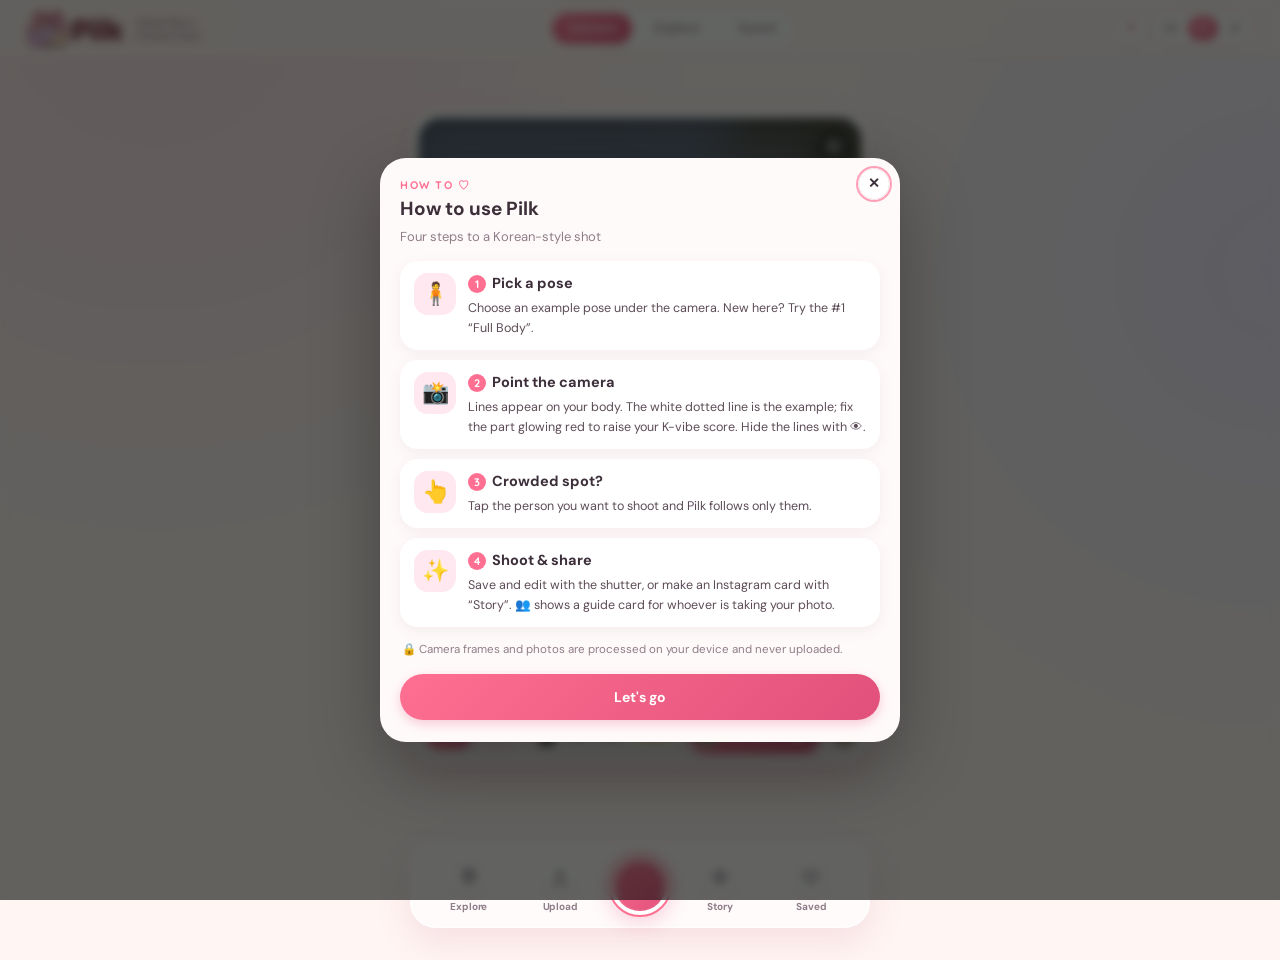
==== commit d15a113d: "261124_kkh: 카메라 UI 앱화 및 설정 통합 (1~6번 작업)" ====
--- a/index.html
+++ b/index.html
@@ -15,7 +15,7 @@
   <link href="https://fonts.googleapis.com/css2?family=DM+Sans:wght@500;600;700;800&family=Quicksand:wght@600;700&family=Zen+Maru+Gothic:wght@500;700&family=Noto+Sans+JP:wght@500;700&family=Noto+Sans+KR:wght@500;700;800&display=swap" rel="stylesheet">
   <link rel="stylesheet" href="assets/leaflet/leaflet.css">
   <script>(function(){try{var th=localStorage.getItem("pilk-v5-theme");if(th==="blue"||th==="dark")document.documentElement.setAttribute("data-theme",th);}catch(e){}})();</script>
-  <link rel="stylesheet" href="style.css?v=30">
+  <link rel="stylesheet" href="style.css?v=39">
 </head>
 <body>
 
@@ -62,18 +62,14 @@
         <!-- Minimal Top Overlay -->
         <div class="vf-top">
           <div class="vf-top-left">
-            <span class="match-pill" id="vfMatchPill"><strong id="vfMatchScore">100%</strong></span>
-            <button type="button" class="spot-pill" data-tab="spots">📍 <span id="vfSpotName">경복궁</span></button>
+            <span class="match-pill" id="vfMatchPill" hidden><strong id="vfMatchScore">100%</strong></span>
           </div>
           <div class="vf-top-right">
-            <button type="button" class="scan-pill-btn" id="vfScanBtn">
-              <span data-icon="scan"></span><span data-t="scanAction"></span>
-            </button>
-            <button type="button" class="glass-btn" id="guideToggleBtn" aria-pressed="true"><span data-icon="eye"></span></button>
-            <button type="button" class="glass-btn" id="switchFacingBtn" aria-label="Switch front/rear camera">
-              <span data-icon="flipcam"></span>
-            </button>
-            <button type="button" class="glass-btn" id="helperModeBtn" aria-label="10s Helper Card"><span data-icon="helper"></span></button>
+            <div class="vf-tools-wrap" id="vfToolsWrap">
+              <button type="button" class="vf-tools-btn" id="vfToolsToggleBtn" aria-label="기능" aria-haspopup="dialog" aria-expanded="false" aria-controls="vfToolsMenu">
+                <span data-icon="tools"></span>
+              </button>
+            </div>
           </div>
         </div>
 
@@ -83,7 +79,12 @@
         <!-- Single-Line Live Cue -->
         <div class="vf-cue">
           <div class="vf-vibe" id="vfVibe"><span class="vf-vibe-label" data-t="vibeLabel"></span><span class="vf-vibe-bar"><i></i></span><b id="vfVibeValue"></b></div>
-          <p id="vfDirText"></p>
+          <div class="vf-cue-row">
+            <p id="vfDirText"></p>
+            <button type="button" class="vf-voice-btn" id="speakCueBtn" aria-label="음성">
+              <span data-icon="volume"></span>
+            </button>
+          </div>
         </div>
 
         <!-- 10s Helper Mode Full Overlay -->
@@ -95,49 +96,67 @@
         </div>
       </div>
 
-      <!-- Integrated Pose Strip (dark sleek bar) -->
+      <!-- Integrated Pose Strip -->
       <div class="dark-pose-strip" id="poseStrip"></div>
-
-      <!-- Integrated Shutter Bar -->
-      <div class="shutter-bar">
-        <label class="shutter-btn-side" for="uploadSceneInput">
-          <span data-icon="upload"></span><small data-t="dockPhoto"></small>
-        </label>
-        <input type="file" id="uploadSceneInput" accept="image/jpeg,image/png,image/webp" class="sr-only">
-
-        <button type="button" class="shutter-btn-side" id="toggleCamBtn">
-          <span data-icon="camera"></span><small id="toggleCamLabel" data-t="dockCamOn"></small>
-        </button>
-
-        <button type="button" class="shutter-circle" id="shutterBtn" aria-label="Capture"><span></span></button>
-
-        <button type="button" class="shutter-btn-side" id="exportStoryBtn">
-          <span data-icon="spark"></span><small data-t="dockStory"></small>
-        </button>
-
-        <button type="button" class="shutter-btn-side" id="speakCueBtn">
-          <span data-icon="volume"></span><small data-t="dockVoice"></small>
-        </button>
-      </div>
-    </div>
-
-    <!-- ONE Single Minimal Utility Bar Below Camera -->
-    <aside class="studio-panel"><div class="guide-panel"><img id="guidePhoto" alt=""><h1 id="guideTitle"></h1><ol id="guideSteps"></ol></div>
-    <div class="quick-bar">
-      <div class="mini-seg" role="tablist">
-        <button type="button" class="mseg selected" data-mode="A" data-t="modeA"></button>
-        <button type="button" class="mseg" data-mode="B" data-t="modeB"></button>
-        <button type="button" class="mseg" data-mode="C" data-t="modeC"></button>
-      </div>
-      <div class="quick-toggles"><label class="qchip"><span data-t="timer"></span> <select id="timerDelay"><option value="0" data-t="off"></option><option value="3">3 s</option><option value="5">5 s</option><option value="10">10 s</option></select></label>
-        <button type="button" class="qchip active" id="btnFlip180"><span data-t="flipShort"></span></button>
-        <button type="button" class="qhelp" id="flipHelpBtn" aria-label="What is Flip Phone 180°?">?</button>
-        <button type="button" class="qchip active" id="btnFrontFoot"><span data-t="footShort"></span></button>
-        <button type="button" class="qchip" id="btnLensCycle">1×</button>
-        <button type="button" class="qchip" id="btnDistCycle">최적</button>
-      </div>
-    </div>
-    </aside>
+    </div>
+
+    <!-- Unified Settings & Pose Guide Sheet (opened from top-right gear button) -->
+    <div class="vf-tools-backdrop" id="vfToolsBackdrop" hidden></div>
+    <div class="vf-tools-menu" id="vfToolsMenu" role="dialog" aria-modal="true" hidden>
+      <div class="vf-tools-head">
+        <span class="vf-tools-title" data-t="toolsMenu"></span>
+        <button type="button" class="vf-tools-close" id="vfToolsCloseBtn" aria-label="Close">✕</button>
+      </div>
+
+      <div class="vf-tools-actions">
+        <button type="button" class="vf-tool-item" id="toggleCamBtn">
+          <span class="vf-tool-icon" data-icon="camera"></span>
+          <span class="vf-tool-label" id="toggleCamLabel" data-t="dockCamOn"></span>
+          <span class="vf-tool-state" id="toggleCamState">OFF</span>
+        </button>
+        <button type="button" class="vf-tool-item" id="autoCamToggleBtn" aria-pressed="true">
+          <span class="vf-tool-icon" data-icon="bolt"></span>
+          <span class="vf-tool-label" data-t="menuAutoCam"></span>
+          <span class="vf-tool-state" id="autoCamState">ON</span>
+        </button>
+        <button type="button" class="vf-tool-item is-accent" id="vfScanBtn">
+          <span class="vf-tool-icon" data-icon="scan"></span>
+          <span class="vf-tool-label" data-t="btnScan"></span>
+        </button>
+        <button type="button" class="vf-tool-item" id="guideToggleBtn" aria-pressed="true">
+          <span class="vf-tool-icon" id="guideToggleIcon" data-icon="eye"></span>
+          <span class="vf-tool-label" data-t="menuGuide"></span>
+          <span class="vf-tool-state" id="guideToggleState">ON</span>
+        </button>
+        <button type="button" class="vf-tool-item" id="switchFacingBtn" aria-label="Switch front/rear camera">
+          <span class="vf-tool-icon" data-icon="flipcam"></span>
+          <span class="vf-tool-label" data-t="menuSwitch"></span>
+          <span class="vf-tool-state" id="switchFacingState">후면</span>
+        </button>
+        <button type="button" class="vf-tool-item" id="helperModeBtn" aria-label="10s Helper Card">
+          <span class="vf-tool-icon" data-icon="helper"></span>
+          <span class="vf-tool-label" data-t="menuHelper"></span>
+        </button>
+      </div>
+
+      <aside class="studio-panel">
+        <div class="guide-panel"><img id="guidePhoto" alt=""><h1 id="guideTitle"></h1><ol id="guideSteps"></ol></div>
+        <div class="quick-bar">
+          <div class="mini-seg" role="tablist">
+            <button type="button" class="mseg selected" data-mode="A" data-t="modeA"></button>
+            <button type="button" class="mseg" data-mode="B" data-t="modeB"></button>
+            <button type="button" class="mseg" data-mode="C" data-t="modeC"></button>
+          </div>
+          <div class="quick-toggles"><label class="qchip"><span data-t="timer"></span> <select id="timerDelay"><option value="0" data-t="off"></option><option value="3">3 s</option><option value="5">5 s</option><option value="10">10 s</option></select></label>
+            <button type="button" class="qchip active" id="btnFlip180"><span data-t="flipShort"></span></button>
+            <button type="button" class="qhelp" id="flipHelpBtn" aria-label="What is Flip Phone 180°?">?</button>
+            <button type="button" class="qchip active" id="btnFrontFoot"><span data-t="footShort"></span></button>
+            <button type="button" class="qchip" id="btnLensCycle">1×</button>
+            <button type="button" class="qchip" id="btnDistCycle">최적</button>
+          </div>
+        </div>
+      </aside>
+    </div>
   </section>
 
   <!-- ==================== PAGE 2: NEARBY & LOCAL COUPONS ==================== -->
@@ -252,18 +271,31 @@
 
 </main>
 
-<!-- FIXED BOTTOM TAB BAR (MOBILE) -->
-<nav class="bottom-tabs" aria-label="App Navigation">
-  <button type="button" class="btab active" data-tab="camera">
-    <span data-icon="camera"></span><span data-t="tabCam"></span>
-  </button>
-  <button type="button" class="btab" data-tab="nearby">
-    <span class="tab-icon-wrap"><span data-icon="pin"></span><i class="notif-dot hidden" id="nearbyDot"></i></span>
-    <span data-t="tabNearby"></span>
-  </button>
-  <button type="button" class="btab" data-tab="saved">
-    <span class="tab-icon-wrap"><span data-icon="bookmark"></span><b class="tab-badge hidden" id="saveCount">0</b></span>
-    <span data-t="tabSaved"></span>
+<!-- UNIFIED SINGLE-ROW BOTTOM DOCK (NAV + CAMERA) -->
+<nav class="app-dock" id="appDock" aria-label="App Navigation">
+  <button type="button" class="dock-btn btab" data-tab="nearby">
+    <span class="dock-ico tab-icon-wrap"><span data-icon="pin"></span><i class="notif-dot hidden" id="nearbyDot"></i></span>
+    <small data-t="tabNearby"></small>
+  </button>
+
+  <label class="dock-btn" for="uploadSceneInput">
+    <span class="dock-ico" data-icon="upload"></span>
+    <small data-t="dockPhoto"></small>
+  </label>
+  <input type="file" id="uploadSceneInput" accept="image/jpeg,image/png,image/webp" class="sr-only">
+
+  <button type="button" class="shutter-circle" id="shutterBtn" aria-label="Capture">
+    <span class="shutter-core"><i class="shutter-cam-ico" data-icon="camera"></i></span>
+  </button>
+
+  <button type="button" class="dock-btn" id="exportStoryBtn">
+    <span class="dock-ico" data-icon="spark"></span>
+    <small data-t="dockStory"></small>
+  </button>
+
+  <button type="button" class="dock-btn btab" data-tab="saved">
+    <span class="dock-ico tab-icon-wrap"><span data-icon="bookmark"></span><b class="tab-badge hidden" id="saveCount">0</b></span>
+    <small data-t="tabSaved"></small>
   </button>
 </nav>
 
@@ -275,7 +307,7 @@
 <div id="toast" role="status" aria-live="polite"></div>
 
 <script src="spots-data.js?v=14"></script>
-<script src="pilk-data.js?v=22"></script>
+<script src="pilk-data.js?v=24"></script>
 <script src="assets/leaflet/leaflet.js"></script>
 <script src="explore-map.js?v=14"></script>
 <script src="poses.js"></script>
@@ -284,6 +316,6 @@
 <script src="pose-templates.js?v=1"></script>
 <script src="pose-tracking.js?v=19"></script>
 <script src="scene-meter.js?v=17"></script>
-<script src="app.js?v=25"></script>
+<script src="app.js?v=34"></script>
 </body>
 </html>
--- a/style.css
+++ b/style.css
@@ -68,12 +68,13 @@
 
 /* ==================== PAGE 1: CAMERA (ZERO-SCROLL FIT) ==================== */
 .camera-card {
-  width: 100%; background: var(--dark); border-radius: 22px; overflow: hidden;
+  width: 100%; max-width: 480px; margin: 0 auto;
+  background: var(--dark); border-radius: 22px; overflow: hidden;
   box-shadow: 0 14px 36px rgba(19, 21, 19, 0.14);
 }
 .viewfinder {
   position: relative; width: 100%;
-  height: clamp(320px, calc(100dvh - 280px), 520px);
+  aspect-ratio: 3 / 4; height: auto;
   overflow: hidden; background: #0f110f;
 }
 .viewfinder > img,
@@ -124,7 +125,7 @@
 
 /* Top HUD inside Viewfinder */
 .vf-top {
-  position: absolute; top: 11px; left: 11px; right: 11px; z-index: 5;
+  position: absolute; top: 11px; left: 11px; right: 11px; z-index: 8;
   display: flex; align-items: center; justify-content: space-between; gap: 6px;
 }
 .vf-top-left, .vf-top-right { display: flex; align-items: center; gap: 6px; min-width: 0; }
@@ -134,12 +135,7 @@
   padding: 4px 9px; font-size: 11.5px; color: #4ade80; font-weight: 800; flex-shrink: 0;
 }
 .match-pill.warn { border-color: rgba(251, 191, 36, 0.75); color: #fbbf24; }
-.spot-pill {
-  background: rgba(16, 18, 16, 0.65); backdrop-filter: blur(8px);
-  border: 1px solid rgba(255,255,255,0.18); border-radius: 99px;
-  padding: 4px 10px; color: #fff; font-size: 11px; font-weight: 600;
-  white-space: nowrap; overflow: hidden; text-overflow: ellipsis; max-width: 145px;
-}
+.match-pill[hidden] { display: none; }
 .scan-pill-btn {
   display: inline-flex; align-items: center; gap: 4px;
   background: var(--coral); color: #fff; border-radius: 99px;
@@ -537,8 +533,9 @@
 .editor select,.editor input:not([type=range]) {border:1px solid var(--line);border-radius:9px;padding:8px;background:white;min-width:0}
 @media(min-width:860px){
   .pages-shell,.pages-shell.wide-mode {max-width:1160px;padding:clamp(24px,4vw,60px) 36px}
-  #page-camera.active {display:grid;grid-template-columns:minmax(0,1.32fr) minmax(280px,.8fr);gap:clamp(24px,5vw,76px);align-items:start}
-  .viewfinder {height:clamp(370px,58dvh,620px)}
+  #page-camera.active {display:flex;justify-content:center;align-items:flex-start}
+  .camera-card {width:min(100%,460px,calc(70dvh * 0.75));max-width:none;margin:0}
+  .viewfinder {aspect-ratio:3 / 4;height:auto}
   .studio-panel {margin:0;padding:32px}
   .guide-panel h1 {margin-bottom:28px}
   .guide-panel li {padding:18px 0}
@@ -549,7 +546,8 @@
   #page-saved {max-width:680px;margin:auto}
   .nearby-map-card iframe {height:clamp(300px,48vh,520px)}
 }
-@media(max-width:420px){.vf-top{gap:3px}.vf-top-right{gap:3px}.vf-top-left{min-width:0}.spot-pill{max-width:106px;overflow:hidden;text-overflow:ellipsis;white-space:nowrap}}
+@media(max-width:520px){.pages-shell{padding:8px 8px calc(74px + env(safe-area-inset-bottom))}}
+@media(max-width:420px){.vf-top{gap:3px}.vf-top-right{gap:3px}.vf-top-left{min-width:0}}
 #spotPins {height:clamp(240px,38dvh,440px);isolation:isolate;z-index:0;background:#e4e9df}
 .nearby-map-card [hidden]{display:none!important}
 .pin-shell {display:grid;place-items:center;color:#b84026;background:#fffdf8;border:2px solid #b84026;border-radius:50%;box-shadow:0 2px 5px #25332242;font-size:13px}
@@ -630,7 +628,6 @@
 .match-pill { background:rgba(255,255,255,.92); color:var(--coral); border:0; box-shadow:0 2px 8px rgba(0,0,0,.15); }
 .match-pill.warn { color:#c27a00; border:0; }
 .match-pill.ok { background:var(--mint); color:#fff; }
-.spot-pill { background:rgba(255,255,255,.22); border-color:rgba(255,255,255,.35); }
 .scan-pill-btn { background:linear-gradient(135deg,var(--pink),var(--coral)); box-shadow:0 3px 10px rgba(224,80,122,.4); }
 .glass-btn { background:rgba(255,255,255,.2); border-color:rgba(255,255,255,.35); }
 .glass-btn.is-front { border-color:var(--pink-2); color:var(--pink-2); }
@@ -873,3 +870,537 @@
 .people-btn { padding:5px 10px; border-radius:99px; font-size:11.5px; font-weight:700; color:rgba(255,255,255,.75); white-space:nowrap; }
 .people-btn.selected { background:linear-gradient(135deg,var(--pink),var(--coral)); color:#fff; }
 .dpose img[src$=".svg"] { background:#fff5f3; }
+
+/* Unified Top-Right Camera Settings Sheet */
+.vf-tools-wrap { position:relative; }
+.vf-tools-btn {
+  display:grid; place-items:center;
+  width:34px; height:34px; padding:0; border-radius:50%; line-height:0;
+  background:rgba(16,18,16,.68); backdrop-filter:blur(10px); -webkit-backdrop-filter:blur(10px);
+  border:1px solid rgba(255,255,255,.32); color:#fff;
+  box-shadow:0 3px 10px rgba(0,0,0,.2);
+  transition:background .18s ease, border-color .18s ease, transform .15s ease;
+}
+.vf-tools-btn svg { width:17px; height:17px; display:block; transition:transform .22s ease; }
+.vf-tools-btn.is-open {
+  background:linear-gradient(135deg,var(--pink),var(--coral));
+  border-color:transparent;
+}
+.vf-tools-btn.is-open svg { transform:rotate(45deg); }
+.vf-tools-btn:active { transform:scale(.96); }
+
+.vf-tools-backdrop {
+  position:fixed; inset:0; z-index:40;
+  background:rgba(20,14,24,.38); backdrop-filter:blur(3px); -webkit-backdrop-filter:blur(3px);
+}
+.vf-tools-backdrop[hidden] { display:none; }
+
+.vf-tools-menu {
+  position:fixed; top:66px; left:12px; right:12px; z-index:41;
+  max-width:420px; margin:0 auto;
+  max-height:calc(100dvh - 138px); overflow-y:auto; -webkit-overflow-scrolling:touch;
+  padding:14px; border-radius:24px;
+  background:rgba(255,255,255,.97); backdrop-filter:blur(16px); -webkit-backdrop-filter:blur(16px);
+  border:1px solid var(--line);
+  box-shadow:0 18px 44px rgba(43,34,48,.28);
+  display:flex; flex-direction:column; gap:12px;
+  transform-origin:top right; animation:vfMenuPop .18s ease-out;
+}
+.vf-tools-menu[hidden] { display:none; }
+@keyframes vfMenuPop {
+  from { opacity:0; transform:scale(.94) translateY(-6px); }
+  to { opacity:1; transform:scale(1) translateY(0); }
+}
+.vf-tools-head {
+  display:flex; align-items:center; justify-content:space-between; gap:8px;
+  padding:0 2px;
+}
+.vf-tools-title {
+  font-size:14px; font-weight:800; color:var(--ink);
+}
+.vf-tools-close {
+  width:28px; height:28px; border-radius:50%; display:grid; place-items:center;
+  background:var(--soft); color:var(--ink); font-size:12px; font-weight:700;
+}
+.vf-tools-actions {
+  display:grid; grid-template-columns:repeat(2,minmax(0,1fr)); gap:7px;
+}
+.vf-tool-item {
+  width:100%; display:flex; align-items:center; gap:7px;
+  padding:9px 10px; border-radius:14px; text-align:left;
+  background:var(--bg); border:1px solid var(--line);
+  color:var(--ink); font-size:12px; font-weight:700;
+  transition:background .15s ease, transform .12s ease;
+}
+.vf-tool-item:active { transform:scale(.98); }
+.vf-tool-item:hover { background:var(--soft); }
+.vf-tool-item.is-accent {
+  background:var(--coral-soft); border-color:transparent; color:var(--coral);
+}
+.vf-tool-item.is-accent:hover { filter:brightness(.97); }
+.vf-tool-icon {
+  display:inline-grid; place-items:center; flex-shrink:0;
+  width:24px; height:24px; border-radius:8px;
+  background:rgba(43,34,48,.07); color:inherit;
+}
+.vf-tool-item.is-accent .vf-tool-icon {
+  background:linear-gradient(135deg,var(--pink),var(--coral)); color:#fff;
+}
+.vf-tool-icon svg { width:14px; height:14px; display:block; }
+.vf-tool-label { flex:1; min-width:0; overflow:hidden; text-overflow:ellipsis; white-space:nowrap; }
+.vf-tool-state {
+  font-size:10px; font-weight:800; padding:2px 6px; border-radius:99px;
+  background:var(--surface); color:var(--muted); flex-shrink:0;
+}
+.vf-tool-state.is-on { background:var(--coral-soft); color:var(--coral); }
+.vf-tool-item.is-off .vf-tool-icon { opacity:.6; }
+
+/* Pose Guide & Shooting Controls inside Settings Sheet */
+.vf-tools-menu .studio-panel {
+  margin:0; padding:14px; border-radius:18px;
+  background:var(--bg); border:1px solid var(--line); box-shadow:none;
+}
+.vf-tools-menu .guide-panel { display:flow-root; }
+.vf-tools-menu #guidePhoto {
+  float:right; width:78px; height:78px; max-height:78px;
+  margin:0 0 8px 10px; border-radius:14px; aspect-ratio:1;
+  object-fit:contain; background:var(--soft);
+}
+.vf-tools-menu .guide-panel h1 {
+  font-size:19px; line-height:1.18; margin:0 0 10px;
+}
+.vf-tools-menu .guide-panel li {
+  padding:7px 0; font-size:12.5px; gap:9px;
+}
+.vf-tools-menu .guide-panel li::before {
+  width:20px; height:20px; font-size:11px;
+}
+.vf-tools-menu .quick-bar {
+  margin-top:10px; padding:12px 0 0; gap:10px;
+  display:flex; flex-direction:column; align-items:stretch;
+}
+.vf-tools-menu .mini-seg { width:100%; }
+.vf-tools-menu .mseg { flex:1; text-align:center; padding:6px 8px; }
+.vf-tools-menu .quick-toggles { display:flex; flex-wrap:wrap; gap:6px; overflow:visible; }
+
+@media(min-width:860px) {
+  .vf-tools-menu {
+    left:auto; right:max(24px, calc((100vw - 460px) / 2 - 20px));
+    width:390px; max-height:calc(100dvh - 100px);
+  }
+}
+
+:root[data-theme="dark"] .vf-tools-menu {
+  background:rgba(38,32,41,.98); border-color:rgba(255,255,255,.12);
+  box-shadow:0 18px 44px rgba(0,0,0,.55);
+}
+:root[data-theme="dark"] .vf-tools-menu .studio-panel {
+  background:rgba(25,21,29,.7); border-color:var(--line);
+}
+:root[data-theme="dark"] .vf-tool-item {
+  background:rgba(25,21,29,.65); border-color:var(--line);
+}
+:root[data-theme="dark"] .vf-tool-icon { background:rgba(255,255,255,.08); }
+:root[data-theme="dark"] .vf-tool-item:hover,
+:root[data-theme="dark"] .vf-tool-item:active { background:rgba(255,255,255,.1); }
+:root[data-theme="dark"] .vf-tool-item.is-accent { background:var(--coral-soft); border-color:transparent; color:var(--coral); }
+:root[data-theme="dark"] .vf-tool-state { background:var(--surface); }
+
+/* ==================== NATIVE APP CHROME — OTONA-KAWAII PASTEL EDITION ==================== */
+/* Soft pearl-blush camera card & pastel deck (mobile + desktop) */
+.camera-card {
+  background: linear-gradient(180deg, rgba(255,255,255,.94) 0%, rgba(255,246,249,.98) 100%);
+  border: 1px solid rgba(255,255,255,.9);
+  border-radius: 30px;
+  box-shadow: 0 18px 42px rgba(190, 95, 130, .14), 0 2px 10px rgba(190, 95, 130, .06);
+  padding: 8px 8px 4px;
+}
+.viewfinder {
+  border-radius: 22px;
+  box-shadow: 0 8px 22px rgba(120, 50, 80, .12);
+}
+
+/* Soft pastel pose strip */
+.dark-pose-strip {
+  background: transparent;
+  padding: 10px 4px 6px; gap: 7px;
+}
+.people-seg {
+  background: var(--soft);
+  border: 1px solid rgba(224, 80, 122, .12);
+  padding: 3px;
+}
+.people-btn { color: var(--muted); }
+.people-btn.selected {
+  background: linear-gradient(135deg, var(--pink), var(--coral));
+  color: #fff;
+  box-shadow: 0 2px 8px rgba(224, 80, 122, .25);
+}
+.dpose {
+  background: rgba(255,255,255,.92);
+  border: 1px solid var(--line);
+  color: var(--ink);
+  padding: 4px 11px 4px 4px;
+  box-shadow: 0 2px 8px rgba(160, 80, 110, .06);
+}
+.dpose img { width: 25px; height: 25px; border: 1.5px solid var(--soft); }
+.dpose.selected {
+  background: linear-gradient(135deg, var(--pink), var(--coral));
+  border-color: transparent;
+  color: #fff;
+  box-shadow: 0 4px 14px rgba(224, 80, 122, .28);
+}
+.dpose.selected img { border-color: rgba(255,255,255,.9); }
+.dpose.selected .dpose-badge { background: rgba(255,255,255,.24); color: #fff; }
+
+/* Otona-Kawaii Pearl & Rose Shutter Bar */
+.shutter-bar {
+  background: transparent;
+  padding: 6px 6px 10px; gap: 4px;
+  color: var(--ink);
+}
+.shutter-btn-side {
+  gap: 4px; padding: 2px; border-radius: 14px;
+  color: var(--ink);
+}
+.shutter-btn-side > span {
+  width: 40px; height: 40px; border-radius: 50%;
+  display: grid; place-items: center;
+  background: #fff;
+  border: 1px solid rgba(224, 80, 122, .15);
+  color: var(--ink);
+  box-shadow: 0 3px 10px rgba(175, 85, 120, .09);
+  transition: transform .14s ease, background .18s ease, border-color .18s ease, box-shadow .18s ease, color .18s ease;
+}
+.shutter-btn-side > span svg { width: 17px; height: 17px; display: block; }
+.shutter-btn-side:active > span { transform: scale(.9); background: var(--soft); }
+.shutter-btn-side.active > span {
+  background: linear-gradient(135deg, var(--pink), var(--coral));
+  border-color: transparent; color: #fff;
+  box-shadow: 0 5px 14px rgba(224, 80, 122, .34);
+}
+.shutter-btn-side small {
+  font-size: 10px; font-weight: 700; letter-spacing: -.01em;
+  color: var(--muted); line-height: 1.1;
+}
+.shutter-btn-side.active small { color: var(--coral); }
+
+.shutter-circle {
+  width: 64px; height: 64px; padding: 4px;
+  border: 2.5px solid var(--pink);
+  background: #fff;
+  box-shadow: 0 6px 20px rgba(224, 80, 122, .24), inset 0 0 0 1px rgba(255,255,255,.9);
+}
+.shutter-circle span {
+  background: linear-gradient(145deg, var(--pink) 0%, var(--coral) 100%);
+  box-shadow: inset 0 2px 5px rgba(255,255,255,.4);
+  transition: transform .12s ease, filter .12s ease;
+}
+.shutter-circle:active { transform: none; }
+.shutter-circle:active span { transform: scale(.87); filter: brightness(.95); }
+
+/* Dark & Blue theme support for the soft app deck */
+:root[data-theme="blue"] .camera-card {
+  background: linear-gradient(180deg, rgba(255,255,255,.95) 0%, rgba(242,247,255,.98) 100%);
+  box-shadow: 0 18px 42px rgba(60, 100, 175, .14), 0 2px 10px rgba(60, 100, 175, .06);
+}
+:root[data-theme="blue"] .shutter-btn-side > span {
+  border-color: rgba(58, 114, 216, .16);
+  box-shadow: 0 3px 10px rgba(58, 114, 216, .1);
+}
+:root[data-theme="blue"] .shutter-circle {
+  box-shadow: 0 6px 20px rgba(58, 114, 216, .26);
+}
+:root[data-theme="dark"] .camera-card {
+  background: linear-gradient(180deg, #241d29 0%, #1a141f 100%);
+  border-color: rgba(255,255,255,.08);
+  box-shadow: 0 18px 42px rgba(0,0,0,.45);
+}
+:root[data-theme="dark"] .dpose {
+  background: rgba(255,255,255,.08); border-color: rgba(255,255,255,.08); color: rgba(255,255,255,.82);
+}
+:root[data-theme="dark"] .dpose.selected {
+  background: linear-gradient(135deg, var(--pink), var(--coral)); color: #fff;
+}
+:root[data-theme="dark"] .shutter-btn-side > span {
+  background: rgba(255,255,255,.09); border-color: rgba(255,255,255,.12); color: #f4eaf0; box-shadow: none;
+}
+:root[data-theme="dark"] .shutter-circle {
+  background: #241d29; border-color: var(--pink);
+}
+
+/* Mobile Native Pastel App Shell (< 860px) */
+@media (max-width: 859px) {
+  .brand-tag { display: none; }
+
+  /* Airy frosted-blush native iOS app header */
+  .app-bar {
+    height: calc(46px + env(safe-area-inset-top));
+    padding: env(safe-area-inset-top) 14px 0;
+    background: rgba(255, 246, 248, .82);
+    backdrop-filter: blur(20px) saturate(160%);
+    -webkit-backdrop-filter: blur(20px) saturate(160%);
+    border-bottom: 0.5px solid rgba(224, 80, 122, .1);
+  }
+  :root[data-theme="blue"] .app-bar {
+    background: rgba(242, 247, 255, .84);
+    border-bottom-color: rgba(58, 114, 216, .1);
+  }
+  :root[data-theme="dark"] .app-bar {
+    background: rgba(25, 21, 29, .86);
+    border-bottom-color: rgba(255,255,255,.08);
+  }
+  .brand-logo { height: 25px; }
+  .howto-btn {
+    width: 28px; height: 28px; font-size: 13.5px;
+    background: rgba(255,255,255,.88);
+    border: 1px solid rgba(224, 80, 122, .16);
+    box-shadow: 0 2px 6px rgba(224, 80, 122, .08);
+  }
+  .lang-pill {
+    padding: 2px; background: rgba(255,255,255,.88);
+    border: 1px solid rgba(224, 80, 122, .14);
+    box-shadow: 0 2px 6px rgba(224, 80, 122, .06);
+  }
+  .lang-pill button { font-size: 10px; padding: 3px 7px; }
+  :root[data-theme="dark"] .howto-btn,
+  :root[data-theme="dark"] .lang-pill {
+    background: rgba(255,255,255,.08); border-color: rgba(255,255,255,.12); box-shadow: none;
+  }
+
+  /* Seamless frosted-pearl bottom tab bar (replaces floating web pill) */
+  .bottom-tabs {
+    left: 0; right: 0; bottom: 0; width: 100%;
+    border-radius: 0; box-shadow: none;
+    background: rgba(255, 251, 252, .92);
+    backdrop-filter: blur(22px) saturate(180%);
+    -webkit-backdrop-filter: blur(22px) saturate(180%);
+    border-top: 0.5px solid rgba(224, 80, 122, .13);
+    padding: 6px 14px max(8px, env(safe-area-inset-bottom));
+    gap: 8px;
+  }
+  :root[data-theme="blue"] .bottom-tabs {
+    background: rgba(247, 250, 255, .92);
+    border-top-color: rgba(58, 114, 216, .13);
+  }
+  :root[data-theme="dark"] .bottom-tabs {
+    background: rgba(24, 19, 29, .92);
+    border-top-color: rgba(255,255,255,.09);
+  }
+  .btab {
+    gap: 2px; padding: 5px 8px; border-radius: 14px;
+    font-size: 10px; font-weight: 700; color: var(--muted);
+    background: transparent; position: relative;
+    transition: color .16s ease, background .16s ease;
+  }
+  .btab svg { width: 19px; height: 19px; }
+  .btab.active {
+    color: var(--coral);
+    background: var(--coral-soft);
+  }
+  .btab.active svg { stroke-width: 2.15; }
+  .pages-shell { padding-bottom: calc(74px + env(safe-area-inset-bottom)); }
+  #toast { bottom: calc(78px + env(safe-area-inset-bottom)); }
+
+  /* Integrated zero-scroll pastel native camera screen */
+  body[data-active-tab="camera"] {
+    height: 100dvh; overflow: hidden;
+    display: flex; flex-direction: column;
+  }
+  body[data-active-tab="camera"] .app-bar {
+    position: relative; flex-shrink: 0;
+    background: transparent; border-bottom: 0;
+    backdrop-filter: none; -webkit-backdrop-filter: none;
+  }
+  body[data-active-tab="camera"] .pages-shell {
+    flex: 1 1 auto; min-height: 0;
+    width: 100%; max-width: none; padding: 0;
+    display: flex; flex-direction: column;
+  }
+  body[data-active-tab="camera"] #page-camera.active {
+    flex: 1 1 auto; min-height: 0;
+    display: flex; flex-direction: column;
+  }
+  body[data-active-tab="camera"] .camera-card {
+    flex: 1 1 auto; min-height: 0;
+    width: 100%; max-width: none; margin: 0; padding: 2px 10px 0;
+    background: transparent; border: 0; border-radius: 0; box-shadow: none;
+    display: flex; flex-direction: column;
+  }
+  body[data-active-tab="camera"] .viewfinder {
+    flex: 1 1 auto; min-height: 0;
+    width: 100%; height: auto; aspect-ratio: auto;
+    border-radius: 24px;
+    box-shadow: 0 10px 26px rgba(180, 80, 115, .14), 0 0 0 1px rgba(255,255,255,.75);
+  }
+  :root[data-theme="dark"] body[data-active-tab="camera"] .viewfinder {
+    box-shadow: 0 10px 26px rgba(0,0,0,.4), 0 0 0 1px rgba(255,255,255,.08);
+  }
+  body[data-active-tab="camera"] .dark-pose-strip {
+    flex-shrink: 0; padding: 10px 2px 4px;
+  }
+  body[data-active-tab="camera"] .shutter-bar {
+    flex-shrink: 0; padding: 6px 4px 10px;
+  }
+  body[data-active-tab="camera"] .bottom-tabs {
+    position: relative; left: auto; right: auto; bottom: auto; flex-shrink: 0;
+    background: rgba(255, 252, 253, .78);
+    border-top: 0.5px solid rgba(224, 80, 122, .12);
+    padding: 6px 16px max(8px, env(safe-area-inset-bottom));
+  }
+  :root[data-theme="blue"] body[data-active-tab="camera"] .bottom-tabs {
+    background: rgba(247, 250, 255, .8);
+    border-top-color: rgba(58, 114, 216, .12);
+  }
+  :root[data-theme="dark"] body[data-active-tab="camera"] .bottom-tabs {
+    background: rgba(25, 21, 29, .85);
+    border-top-color: rgba(255,255,255,.08);
+  }
+  body[data-active-tab="camera"] .vf-tools-menu {
+    top: calc(54px + env(safe-area-inset-top));
+  }
+  body[data-active-tab="camera"] #toast {
+    bottom: calc(158px + env(safe-area-inset-bottom));
+  }
+}
+
+/* ==================== 5.1 UNIFIED SINGLE-ROW 5-BUTTON DOCK & INLINE VOICE ==================== */
+/* Live cue row with inline voice speaker button */
+.vf-cue-row {
+  display: flex; align-items: center; justify-content: space-between; gap: 8px;
+}
+.vf-cue-row p { flex: 1; min-width: 0; }
+.vf-voice-btn {
+  flex-shrink: 0; width: 30px; height: 30px; border-radius: 50%;
+  display: grid; place-items: center; line-height: 0;
+  background: var(--coral-soft); color: var(--coral);
+  transition: transform .14s ease, background .18s ease, color .18s ease, box-shadow .18s ease;
+}
+.vf-voice-btn svg { width: 15px; height: 15px; display: block; }
+.vf-voice-btn:active { transform: scale(.9); }
+.vf-voice-btn.is-speaking {
+  background: linear-gradient(135deg, var(--pink), var(--coral));
+  color: #fff; box-shadow: 0 3px 10px rgba(224, 80, 122, .35);
+}
+
+/* Full-width Live Camera toggle inside top-right Settings sheet */
+.vf-tool-item.is-full { grid-column: 1 / -1; }
+.vf-tool-item.is-full.active {
+  background: var(--coral-soft); border-color: transparent; color: var(--coral);
+}
+.vf-tool-item.is-full.active .vf-tool-icon {
+  background: linear-gradient(135deg, var(--pink), var(--coral)); color: #fff;
+}
+
+/* Unified 5-button single-row dock: [탐색] [사진] ((셔터/카메라)) [스토리] [보관함] */
+.app-dock {
+  display: grid; grid-template-columns: repeat(2, minmax(0, 1fr)) auto repeat(2, minmax(0, 1fr));
+  align-items: center; gap: 4px;
+  padding: 8px 10px max(10px, env(safe-area-inset-bottom));
+  background: rgba(255, 251, 252, .92);
+  backdrop-filter: blur(22px) saturate(180%);
+  -webkit-backdrop-filter: blur(22px) saturate(180%);
+  border-top: 0.5px solid rgba(224, 80, 122, .13);
+}
+:root[data-theme="blue"] .app-dock {
+  background: rgba(247, 250, 255, .92);
+  border-top-color: rgba(58, 114, 216, .13);
+}
+:root[data-theme="dark"] .app-dock {
+  background: rgba(24, 19, 29, .92);
+  border-top-color: rgba(255,255,255,.09);
+}
+
+.dock-btn {
+  display: flex; flex-direction: column; align-items: center; justify-content: center;
+  gap: 4px; padding: 2px; border-radius: 14px; cursor: pointer;
+  color: var(--ink); background: transparent;
+}
+.dock-ico {
+  width: 40px; height: 40px; border-radius: 50%;
+  display: grid; place-items: center; position: relative;
+  background: #fff; border: 1px solid rgba(224, 80, 122, .15);
+  color: var(--ink);
+  box-shadow: 0 3px 10px rgba(175, 85, 120, .09);
+  transition: transform .14s ease, background .18s ease, border-color .18s ease, box-shadow .18s ease, color .18s ease;
+}
+.dock-ico svg { width: 18px; height: 18px; display: block; }
+.dock-btn:active .dock-ico { transform: scale(.9); background: var(--soft); }
+.dock-btn small {
+  font-size: 10px; font-weight: 700; letter-spacing: -.01em;
+  color: var(--muted); line-height: 1.1; white-space: nowrap;
+}
+.dock-btn.btab.active { background: transparent; }
+.dock-btn.btab.active .dock-ico {
+  background: var(--coral-soft); border-color: var(--pink-2); color: var(--coral);
+  box-shadow: 0 4px 12px rgba(224, 80, 122, .18);
+}
+.dock-btn.btab.active small { color: var(--coral); }
+.dock-ico .notif-dot { top: 4px; right: 4px; }
+.dock-ico .tab-badge { top: -3px; right: -4px; }
+
+:root[data-theme="blue"] .dock-ico {
+  border-color: rgba(58, 114, 216, .16);
+  box-shadow: 0 3px 10px rgba(58, 114, 216, .1);
+}
+:root[data-theme="dark"] .dock-ico {
+  background: rgba(255,255,255,.09); border-color: rgba(255,255,255,.12);
+  color: #f4eaf0; box-shadow: none;
+}
+:root[data-theme="dark"] .dock-btn.btab.active .dock-ico {
+  background: var(--coral-soft); border-color: var(--pink); color: var(--coral);
+}
+
+/* Center Jewel Shutter / Camera Return Button */
+.shutter-core {
+  display: grid !important; place-items: center;
+  width: 100%; height: 100%; border-radius: 50%;
+}
+.shutter-cam-ico {
+  display: grid; place-items: center; font-style: normal; color: #fff;
+  opacity: 0; transform: scale(.65);
+  transition: opacity .18s ease, transform .18s ease;
+}
+.shutter-cam-ico svg { width: 22px; height: 22px; stroke-width: 2.1; display: block; }
+body:not([data-active-tab="camera"]) .shutter-cam-ico {
+  opacity: 1; transform: scale(1);
+}
+
+@media (max-width: 859px) {
+  .app-dock {
+    position: fixed; left: 0; right: 0; bottom: 0; z-index: 35; width: 100%;
+  }
+  body[data-active-tab="camera"] .app-dock {
+    position: relative; left: auto; right: auto; bottom: auto; flex-shrink: 0;
+    background: rgba(255, 252, 253, .82);
+    border-top: 0.5px solid rgba(224, 80, 122, .12);
+    padding: 8px 10px max(10px, env(safe-area-inset-bottom));
+  }
+  :root[data-theme="blue"] body[data-active-tab="camera"] .app-dock {
+    background: rgba(247, 250, 255, .84);
+    border-top-color: rgba(58, 114, 216, .12);
+  }
+  :root[data-theme="dark"] body[data-active-tab="camera"] .app-dock {
+    background: rgba(25, 21, 29, .88);
+    border-top-color: rgba(255,255,255,.08);
+  }
+  body[data-active-tab="camera"] .dark-pose-strip {
+    padding: 10px 2px 8px;
+  }
+  .pages-shell { padding-bottom: calc(92px + env(safe-area-inset-bottom)); }
+  #toast { bottom: calc(96px + env(safe-area-inset-bottom)); }
+  body[data-active-tab="camera"] #toast { bottom: calc(104px + env(safe-area-inset-bottom)); }
+}
+
+@media (min-width: 860px) {
+  .app-dock {
+    position: relative; width: min(100%, 460px, calc(70dvh * 0.75));
+    margin: -18px auto 32px; padding: 10px 14px;
+    border-radius: 26px; border: 1px solid rgba(255,255,255,.9);
+    box-shadow: 0 14px 34px rgba(190, 95, 130, .14);
+  }
+  :root[data-theme="dark"] .app-dock {
+    border-color: rgba(255,255,255,.08); box-shadow: 0 14px 34px rgba(0,0,0,.45);
+  }
+  body:not([data-active-tab="camera"]) .app-dock { display: none; }
+}
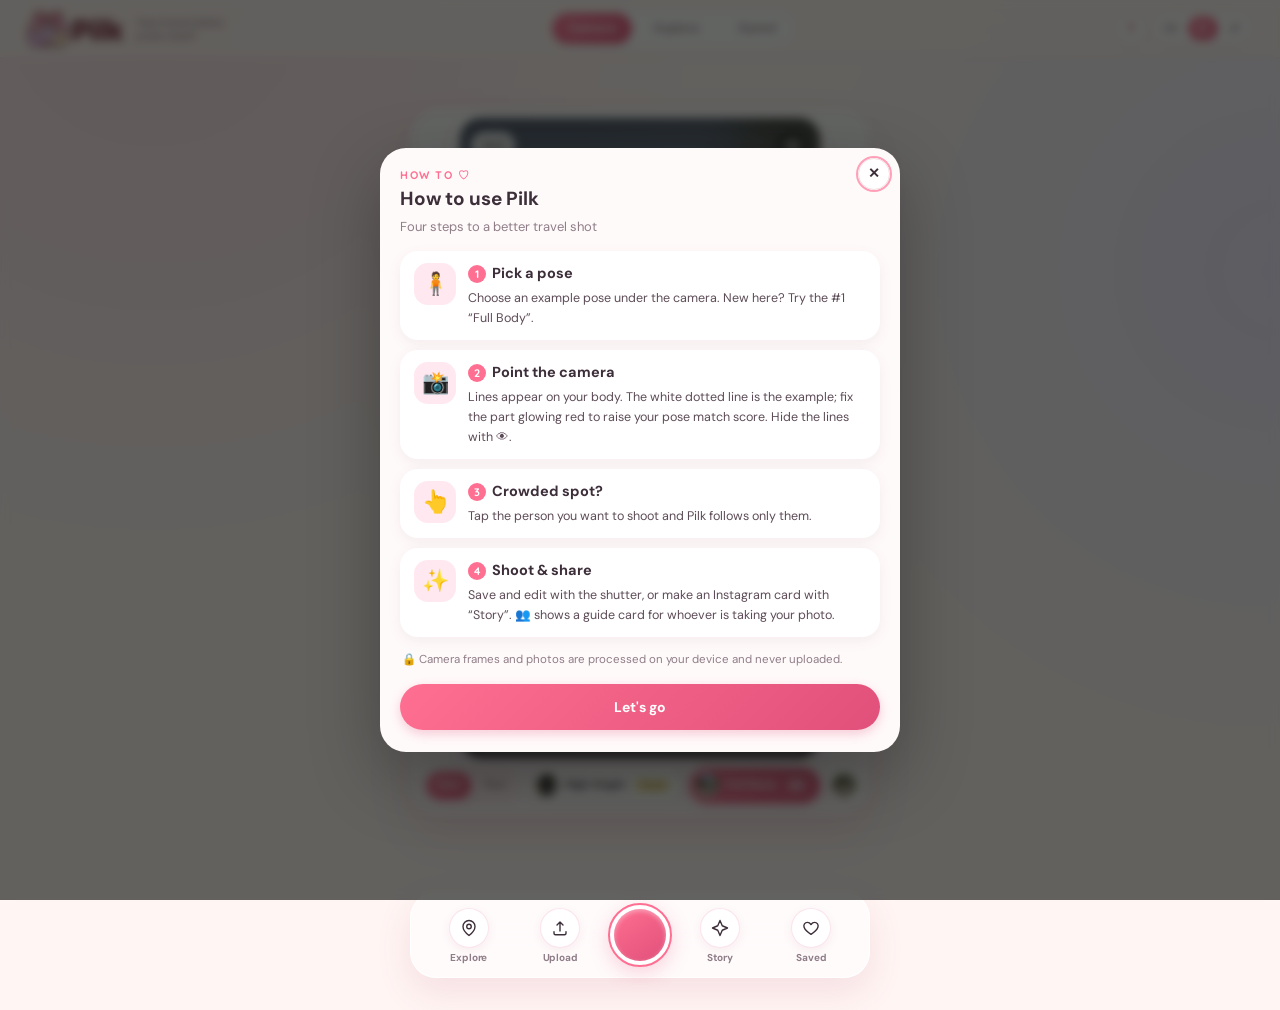
==== commit 0be27d44: "카메라 비율(16:9/4:3/1:1), 2인 포즈 사진 적용, 문구 정리, AI 이미지 표기, README 정리, 중복 파일 삭제" ====
--- a/index.html
+++ b/index.html
@@ -4,8 +4,8 @@
   <meta charset="UTF-8">
   <meta name="viewport" content="width=device-width, initial-scale=1, viewport-fit=cover">
   <meta name="theme-color" content="#fff5f3">
-  <meta name="description" content="PILK — Picture It Like Korean. 실시간 한국식 포토 코칭 & 주변 추천.">
-  <title>Pilk · Picture It Like Korean</title>
+  <meta name="description" content="Pilk — 여행지에서 실시간 포즈 코칭 & 주변 추천.">
+  <title>Pilk · Travel Photo Coach</title>
   <link rel="icon" href="assets/brand/favicon-64.png" type="image/png" sizes="64x64">
   <link rel="icon" href="assets/brand/favicon-32.png" type="image/png" sizes="32x32">
   <link rel="apple-touch-icon" href="assets/brand/apple-touch-icon.png">
@@ -15,7 +15,7 @@
   <link href="https://fonts.googleapis.com/css2?family=DM+Sans:wght@500;600;700;800&family=Quicksand:wght@600;700&family=Zen+Maru+Gothic:wght@500;700&family=Noto+Sans+JP:wght@500;700&family=Noto+Sans+KR:wght@500;700;800&display=swap" rel="stylesheet">
   <link rel="stylesheet" href="assets/leaflet/leaflet.css">
   <script>(function(){try{var th=localStorage.getItem("pilk-v5-theme");if(th==="blue"||th==="dark")document.documentElement.setAttribute("data-theme",th);}catch(e){}})();</script>
-  <link rel="stylesheet" href="style.css?v=39">
+  <link rel="stylesheet" href="style.css?v=41">
 </head>
 <body>
 
@@ -47,6 +47,7 @@
   <!-- ==================== PAGE 1: CAMERA (DEFAULT, ZERO-SCROLL) ==================== -->
   <section class="tab-page active" id="page-camera" data-page="camera">
     <div class="camera-card">
+      <div class="vf-zone">
       <div class="viewfinder" id="viewfinderStage">
         <img id="stageBgImg" src="assets/poses/flip.webp?v=14" alt="Scene">
         <video id="stageVideo" autoplay playsinline muted></video>
@@ -62,6 +63,7 @@
         <!-- Minimal Top Overlay -->
         <div class="vf-top">
           <div class="vf-top-left">
+            <button type="button" class="vf-ratio-btn" id="vfRatioBtn">16:9</button>
             <span class="match-pill" id="vfMatchPill" hidden><strong id="vfMatchScore">100%</strong></span>
           </div>
           <div class="vf-top-right">
@@ -94,6 +96,7 @@
           <div class="helper-box" id="vfHelperSteps"></div>
           <button type="button" class="btn primary" id="closeHelperBtn" data-t="helperClose"></button>
         </div>
+      </div>
       </div>
 
       <!-- Integrated Pose Strip -->
@@ -307,15 +310,15 @@
 <div id="toast" role="status" aria-live="polite"></div>
 
 <script src="spots-data.js?v=14"></script>
-<script src="pilk-data.js?v=24"></script>
+<script src="pilk-data.js?v=28"></script>
 <script src="assets/leaflet/leaflet.js"></script>
 <script src="explore-map.js?v=14"></script>
 <script src="poses.js"></script>
 <script src="casting-listings.js"></script>
 <script src="studio.js?v=15"></script>
-<script src="pose-templates.js?v=1"></script>
-<script src="pose-tracking.js?v=19"></script>
+<script src="pose-templates.js?v=3"></script>
+<script src="pose-tracking.js?v=26"></script>
 <script src="scene-meter.js?v=17"></script>
-<script src="app.js?v=34"></script>
+<script src="app.js?v=37"></script>
 </body>
 </html>
--- a/style.css
+++ b/style.css
@@ -1404,3 +1404,28 @@
   }
   body:not([data-active-tab="camera"]) .app-dock { display: none; }
 }
+
+/* ==================== CAMERA ASPECT RATIO (16:9 default / 4:3 / 1:1) ====================
+   .vf-zone is the space the layout gives the camera; the viewfinder is the largest
+   frame of the chosen ratio that fits inside it (centred), like a phone camera. */
+:root { --vf-ar: 0.5625; }
+.vf-zone { position:relative; display:grid; place-items:center; container-type:size; height:min(72dvh, 640px); }
+.vf-zone > .viewfinder {
+  width:min(100cqw, calc(100cqh * var(--vf-ar))) !important;
+  height:auto !important; aspect-ratio:var(--vf-ar) !important;
+  flex:none !important; max-width:none; transition:width .25s ease;
+}
+@media (max-width: 859px) {
+  body[data-active-tab="camera"] .vf-zone { flex:1 1 auto; min-height:0; height:auto; }
+}
+.vf-ratio-btn {
+  min-width:44px; height:28px; padding:0 9px; border-radius:99px;
+  background:rgba(255,255,255,.88); color:var(--ink); border:1px solid rgba(255,255,255,.9);
+  font:700 12px/1 'Quicksand','DM Sans',sans-serif; letter-spacing:.02em;
+  box-shadow:0 2px 8px rgba(0,0,0,.14);
+}
+:root[data-theme="dark"] .vf-ratio-btn { background:rgba(38,32,41,.9); color:var(--ink); border-color:rgba(255,255,255,.12); }
+
+/* Credits: generative-AI disclosure */
+.credits-ai { margin:10px 0 4px; padding:10px 12px; border-radius:12px; background:var(--lav-soft); color:var(--ink); font-size:12px; line-height:1.6; }
+.credits-sub { margin:14px 0 4px; font-size:12px; font-weight:700; color:var(--muted); }
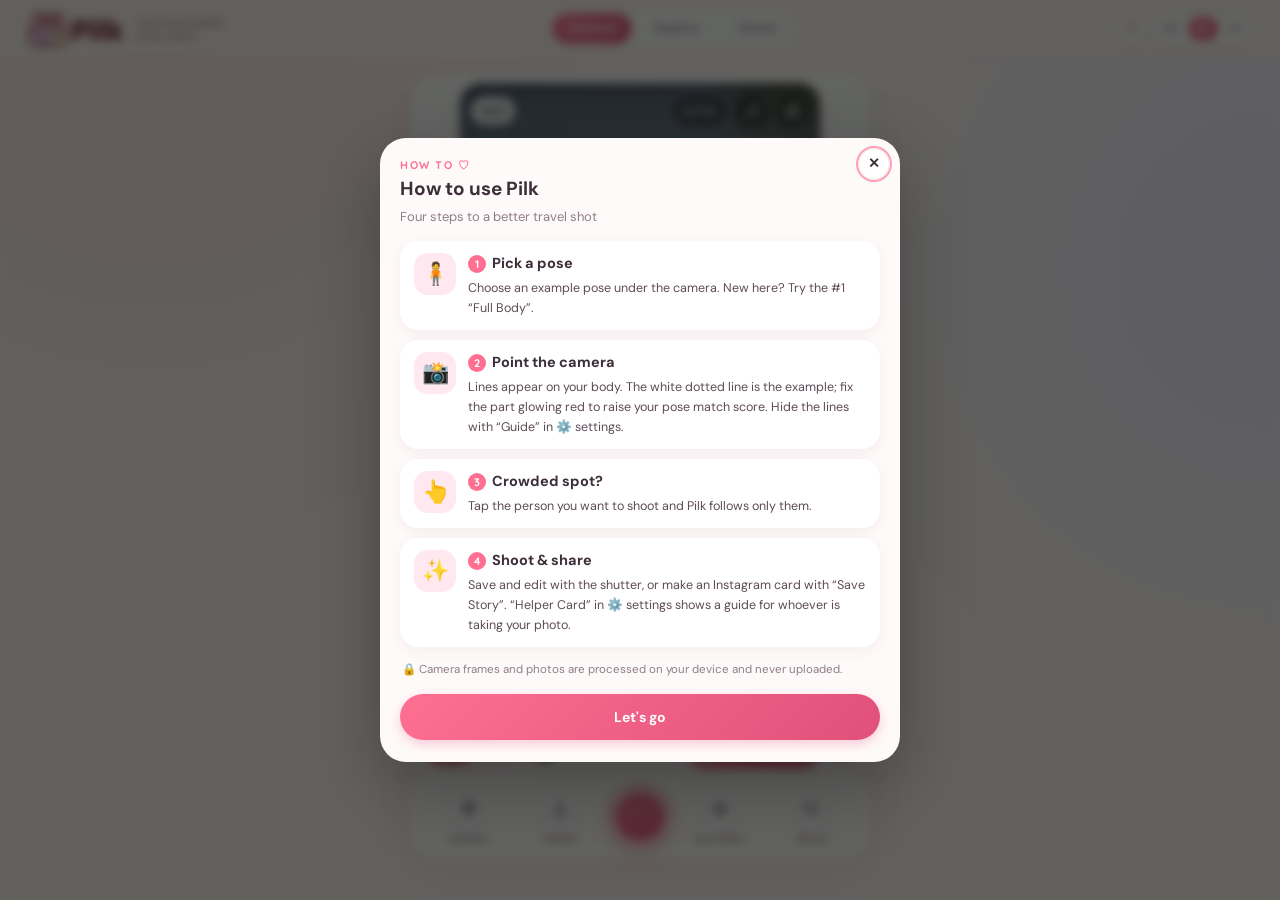
==== commit 77344c9d: "카메라 UX 개편: 포즈 맞으면 자동 촬영, 설정 시트 정리, 하단 독 정리, 영어·일본어 문구 점검 [새 기능] 포즈가 맞으면 자동 촬영 - 포즈 일치 판정(모든 부위 25° 이" ====
--- a/index.html
+++ b/index.html
@@ -15,7 +15,7 @@
   <link href="https://fonts.googleapis.com/css2?family=DM+Sans:wght@500;600;700;800&family=Quicksand:wght@600;700&family=Zen+Maru+Gothic:wght@500;700&family=Noto+Sans+JP:wght@500;700&family=Noto+Sans+KR:wght@500;700;800&display=swap" rel="stylesheet">
   <link rel="stylesheet" href="assets/leaflet/leaflet.css">
   <script>(function(){try{var th=localStorage.getItem("pilk-v5-theme");if(th==="blue"||th==="dark")document.documentElement.setAttribute("data-theme",th);}catch(e){}})();</script>
-  <link rel="stylesheet" href="style.css?v=41">
+  <link rel="stylesheet" href="style.css">
 </head>
 <body>
 
@@ -67,6 +67,10 @@
             <span class="match-pill" id="vfMatchPill" hidden><strong id="vfMatchScore">100%</strong></span>
           </div>
           <div class="vf-top-right">
+            <button type="button" class="vf-auto-btn" id="vfAutoBtn" aria-pressed="false">AUTO</button>
+            <button type="button" class="vf-tools-btn vf-flip-btn" id="switchFacingBtn" aria-label="Switch front/rear camera">
+              <span data-icon="flipcam"></span>
+            </button>
             <div class="vf-tools-wrap" id="vfToolsWrap">
               <button type="button" class="vf-tools-btn" id="vfToolsToggleBtn" aria-label="기능" aria-haspopup="dialog" aria-expanded="false" aria-controls="vfToolsMenu">
                 <span data-icon="tools"></span>
@@ -111,54 +115,87 @@
         <button type="button" class="vf-tools-close" id="vfToolsCloseBtn" aria-label="Close">✕</button>
       </div>
 
-      <div class="vf-tools-actions">
-        <button type="button" class="vf-tool-item" id="toggleCamBtn">
-          <span class="vf-tool-icon" data-icon="camera"></span>
-          <span class="vf-tool-label" id="toggleCamLabel" data-t="dockCamOn"></span>
-          <span class="vf-tool-state" id="toggleCamState">OFF</span>
-        </button>
-        <button type="button" class="vf-tool-item" id="autoCamToggleBtn" aria-pressed="true">
-          <span class="vf-tool-icon" data-icon="bolt"></span>
-          <span class="vf-tool-label" data-t="menuAutoCam"></span>
-          <span class="vf-tool-state" id="autoCamState">ON</span>
-        </button>
-        <button type="button" class="vf-tool-item is-accent" id="vfScanBtn">
-          <span class="vf-tool-icon" data-icon="scan"></span>
-          <span class="vf-tool-label" data-t="btnScan"></span>
-        </button>
-        <button type="button" class="vf-tool-item" id="guideToggleBtn" aria-pressed="true">
-          <span class="vf-tool-icon" id="guideToggleIcon" data-icon="eye"></span>
-          <span class="vf-tool-label" data-t="menuGuide"></span>
-          <span class="vf-tool-state" id="guideToggleState">ON</span>
-        </button>
-        <button type="button" class="vf-tool-item" id="switchFacingBtn" aria-label="Switch front/rear camera">
-          <span class="vf-tool-icon" data-icon="flipcam"></span>
-          <span class="vf-tool-label" data-t="menuSwitch"></span>
-          <span class="vf-tool-state" id="switchFacingState">후면</span>
-        </button>
-        <button type="button" class="vf-tool-item" id="helperModeBtn" aria-label="10s Helper Card">
-          <span class="vf-tool-icon" data-icon="helper"></span>
-          <span class="vf-tool-label" data-t="menuHelper"></span>
-        </button>
-      </div>
-
-      <aside class="studio-panel">
-        <div class="guide-panel"><img id="guidePhoto" alt=""><h1 id="guideTitle"></h1><ol id="guideSteps"></ol></div>
-        <div class="quick-bar">
-          <div class="mini-seg" role="tablist">
-            <button type="button" class="mseg selected" data-mode="A" data-t="modeA"></button>
-            <button type="button" class="mseg" data-mode="B" data-t="modeB"></button>
-            <button type="button" class="mseg" data-mode="C" data-t="modeC"></button>
-          </div>
-          <div class="quick-toggles"><label class="qchip"><span data-t="timer"></span> <select id="timerDelay"><option value="0" data-t="off"></option><option value="3">3 s</option><option value="5">5 s</option><option value="10">10 s</option></select></label>
-            <button type="button" class="qchip active" id="btnFlip180"><span data-t="flipShort"></span></button>
-            <button type="button" class="qhelp" id="flipHelpBtn" aria-label="What is Flip Phone 180°?">?</button>
-            <button type="button" class="qchip active" id="btnFrontFoot"><span data-t="footShort"></span></button>
-            <button type="button" class="qchip" id="btnLensCycle">1×</button>
-            <button type="button" class="qchip" id="btnDistCycle">최적</button>
-          </div>
-        </div>
-      </aside>
+      <div class="vf-sheet-tabs" role="tablist">
+        <button type="button" role="tab" class="vf-sheet-tab" data-sheet-pane="shoot" aria-selected="true" data-t="sheetShoot"></button>
+        <button type="button" role="tab" class="vf-sheet-tab" data-sheet-pane="settings" aria-selected="false" data-t="sheetSettings"></button>
+      </div>
+
+      <div class="vf-sheet-pane" data-pane="shoot">
+        <div class="vf-tools-actions">
+          <button type="button" class="vf-tool-item is-accent" id="vfScanBtn">
+            <span class="vf-tool-icon" data-icon="scan"></span>
+            <span class="vf-tool-label" data-t="btnScan"></span>
+          </button>
+          <button type="button" class="vf-tool-item" id="helperModeBtn" aria-label="10s Helper Card">
+            <span class="vf-tool-icon" data-icon="helper"></span>
+            <span class="vf-tool-label" data-t="menuHelper"></span>
+          </button>
+        </div>
+
+        <aside class="studio-panel">
+          <div class="guide-panel"><img id="guidePhoto" alt=""><h1 id="guideTitle"></h1><ol id="guideSteps"></ol></div>
+          <div class="quick-bar">
+            <div class="mini-seg" role="tablist">
+              <button type="button" class="mseg selected" data-mode="A" data-t="modeA"></button>
+              <button type="button" class="mseg" data-mode="B" data-t="modeB"></button>
+              <button type="button" class="mseg" data-mode="C" data-t="modeC"></button>
+            </div>
+            <div class="quick-toggles"><label class="qchip"><span data-t="timer"></span> <select id="timerDelay"><option value="0" data-t="off"></option><option value="3">3 s</option><option value="5">5 s</option><option value="10">10 s</option></select></label>
+              <button type="button" class="qchip active" id="btnFlip180"><span data-t="flipShort"></span></button>
+              <button type="button" class="qhelp" id="flipHelpBtn" aria-label="What is Flip Phone 180°?">?</button>
+              <button type="button" class="qchip active" id="btnFrontFoot"><span data-t="footShort"></span></button>
+              <button type="button" class="qchip" id="btnLensCycle">1×</button>
+              <button type="button" class="qchip" id="btnDistCycle">최적</button>
+            </div>
+          </div>
+        </aside>
+      </div>
+
+      <div class="vf-sheet-pane" data-pane="settings" hidden>
+        <div class="vf-tools-actions">
+          <button type="button" class="vf-tool-item" id="autoCamToggleBtn" aria-pressed="true">
+            <span class="vf-tool-icon" data-icon="bolt"></span>
+            <span class="vf-tool-label" data-t="menuAutoCam"></span>
+            <span class="vf-tool-state" id="autoCamState">ON</span>
+          </button>
+          <button type="button" class="vf-tool-item" id="guideToggleBtn" aria-pressed="true">
+            <span class="vf-tool-icon" id="guideToggleIcon" data-icon="eye"></span>
+            <span class="vf-tool-label" data-t="menuGuide"></span>
+            <span class="vf-tool-state" id="guideToggleState">ON</span>
+          </button>
+        </div>
+
+        <div class="settings-card vf-settings-card">
+          <div class="setting-row theme-row">
+            <span data-t="themeLabel"></span>
+            <div class="theme-swatches" role="group">
+              <button type="button" class="theme-swatch" data-theme-pick="pink"><i></i><span data-t="themePink"></span></button>
+              <button type="button" class="theme-swatch" data-theme-pick="blue"><i></i><span data-t="themeBlue"></span></button>
+              <button type="button" class="theme-swatch" data-theme-pick="dark"><i></i><span data-t="themeDark"></span></button>
+            </div>
+          </div>
+          <label class="setting-row">
+            <span data-t="opacityLabel"></span>
+            <div class="range-wrap">
+              <input type="range" id="opacitySlider" min="15" max="100" value="72">
+              <b id="opacityVal">72%</b>
+            </div>
+          </label>
+          <label class="setting-row">
+            <span data-t="autoShootSetting"></span>
+            <input type="checkbox" id="autoShootToggle">
+          </label>
+          <label class="setting-row">
+            <span data-t="skipIntroSetting"></span>
+            <input type="checkbox" id="skipIntroToggle">
+          </label>
+          <label class="setting-row">
+            <span data-t="gridLabel"></span>
+            <input type="checkbox" id="gridToggle" checked>
+          </label>
+        </div>
+      </div>
+
     </div>
   </section>
 
@@ -166,9 +203,6 @@
   <section class="tab-page" id="page-nearby" data-page="nearby">
     <div class="page-head">
       <h1 data-t="nearbyHeading" data-eyebrow="Explore"></h1>
-      <button type="button" class="btn primary sm" id="rescanBtn">
-        <span data-icon="scan"></span><span data-t="rescanBtn"></span>
-      </button>
     </div>
 
     <div class="current-spot-banner">
@@ -231,37 +265,6 @@
     <div id="savedContent"></div>
 
     <div class="settings-card">
-      <h3 data-t="settingsTitle"></h3>
-      <div class="setting-row theme-row">
-        <span data-t="themeLabel"></span>
-        <div class="theme-swatches" role="group">
-          <button type="button" class="theme-swatch" data-theme-pick="pink"><i></i><span data-t="themePink"></span></button>
-          <button type="button" class="theme-swatch" data-theme-pick="blue"><i></i><span data-t="themeBlue"></span></button>
-          <button type="button" class="theme-swatch" data-theme-pick="dark"><i></i><span data-t="themeDark"></span></button>
-        </div>
-      </div>
-      <label class="setting-row">
-        <span data-t="opacityLabel"></span>
-        <div class="range-wrap">
-          <input type="range" id="opacitySlider" min="15" max="100" value="72">
-          <b id="opacityVal">72%</b>
-        </div>
-      </label>
-      <label class="setting-row">
-        <span data-t="skeletonSetting"></span>
-        <input type="checkbox" id="skeletonToggle" checked>
-      </label>
-      <label class="setting-row">
-        <span data-t="skipIntroSetting"></span>
-        <input type="checkbox" id="skipIntroToggle">
-      </label>
-      <label class="setting-row">
-        <span data-t="gridLabel"></span>
-        <input type="checkbox" id="gridToggle" checked>
-      </label>
-    </div>
-
-    <div class="settings-card">
       <h3 data-t="infoTitle"></h3>
       <button type="button" class="info-link-row" id="openHowtoBtn">
         <span id="howtoRowLabel"></span><span>›</span>
@@ -309,16 +312,16 @@
 
 <div id="toast" role="status" aria-live="polite"></div>
 
-<script src="spots-data.js?v=14"></script>
-<script src="pilk-data.js?v=28"></script>
+<script src="spots-data.js"></script>
+<script src="pilk-data.js"></script>
 <script src="assets/leaflet/leaflet.js"></script>
-<script src="explore-map.js?v=14"></script>
+<script src="explore-map.js"></script>
 <script src="poses.js"></script>
 <script src="casting-listings.js"></script>
-<script src="studio.js?v=15"></script>
-<script src="pose-templates.js?v=3"></script>
-<script src="pose-tracking.js?v=26"></script>
-<script src="scene-meter.js?v=17"></script>
-<script src="app.js?v=37"></script>
+<script src="studio.js"></script>
+<script src="pose-templates.js"></script>
+<script src="pose-tracking.js"></script>
+<script src="scene-meter.js"></script>
+<script src="app.js"></script>
 </body>
 </html>
--- a/style.css
+++ b/style.css
@@ -1,23 +1,8 @@
 /* PILK v005 — Minimal 4-Tab Native App UI */
-:root {
-  --bg: #f7f6f2;
-  --surface: #ffffff;
-  --soft: #efede6;
-  --dark: #131513;
-  --ink: #1a1d1a;
-  --muted: #767a72;
-  --line: #e7e4dc;
-  --coral: #ff5a36;
-  --coral-soft: #fff0ec;
-  --mint: #22c55e;
-  --mint-soft: #eafbf0;
-}
 
 * { box-sizing: border-box; -webkit-tap-highlight-color: transparent; }
 html, body {
-  margin: 0; width: 100%; max-width: 100%; overflow-x: clip;
-  background: var(--bg); color: var(--ink);
-  font-family: 'DM Sans', 'Noto Sans KR', 'Noto Sans JP', -apple-system, sans-serif;
+  margin: 0; width: 100%; max-width: 100%; overflow-x: clip; color: var(--ink);
   font-size: 13.5px; line-height: 1.45;
   -webkit-font-smoothing: antialiased;
 }
@@ -37,29 +22,26 @@
 /* TOP BAR (50px minimal) */
 .app-bar {
   position: sticky; top: 0; z-index: 30;
-  width: 100%; max-width: 100vw; height: 50px; padding: 0 14px;
-  background: rgba(247, 246, 242, 0.94); backdrop-filter: blur(12px);
-  border-bottom: 1px solid var(--line);
+  width: 100%; max-width: 100vw; padding: 0 14px; backdrop-filter: blur(12px);
   display: flex; align-items: center; justify-content: space-between; gap: 10px;
 }
-.brand { display: inline-flex; align-items: center; gap: 6px; padding: 0; }
-.brand-mark { color: var(--coral); font-size: 20px; line-height: 1; }
-.brand-name { font-size: 18px; font-weight: 800; letter-spacing: -0.6px; }
+.brand { display: inline-flex; padding: 0; }
+.brand-mark { line-height: 1; }
+.brand-name { font-weight: 800; }
 .desktop-tabs { display: none; }
 .bar-right { display: flex; align-items: center; gap: 7px; }
 .lang-pill {
-  display: flex; background: var(--surface); border: 1px solid var(--line);
+  display: flex; border: 1px solid var(--line);
   border-radius: 99px; padding: 2px; gap: 2px;
 }
 .lang-pill button {
   font-size: 10.5px; font-weight: 700; padding: 4px 8px;
   border-radius: 99px; color: var(--muted);
 }
-.lang-pill button.selected { background: var(--ink); color: #fff; }
 
 /* PAGES SHELL */
 .pages-shell {
-  width: 100%; max-width: 480px; margin: 0 auto;
+  width: 100%; margin: 0 auto;
   padding: 10px 12px calc(74px + env(safe-area-inset-bottom));
 }
 .tab-page { display: none; width: 100%; min-width: 0; }
@@ -68,9 +50,7 @@
 
 /* ==================== PAGE 1: CAMERA (ZERO-SCROLL FIT) ==================== */
 .camera-card {
-  width: 100%; max-width: 480px; margin: 0 auto;
-  background: var(--dark); border-radius: 22px; overflow: hidden;
-  box-shadow: 0 14px 36px rgba(19, 21, 19, 0.14);
+  width: 100%; max-width: 480px; margin: 0 auto; overflow: hidden;
 }
 .viewfinder {
   position: relative; width: 100%;
@@ -86,7 +66,6 @@
 .viewfinder > video.is-mirrored { transform: scaleX(-1); }
 .viewfinder::after {
   content: ''; position: absolute; inset: 0; pointer-events: none;
-  background: linear-gradient(180deg, rgba(0,0,0,0.42) 0%, transparent 22%, transparent 68%, rgba(0,0,0,0.72) 100%);
 }
 
 /* Grid & Foot Line */
@@ -101,18 +80,16 @@
   border-bottom: 1.5px dashed rgba(255, 134, 98, 0.85); text-align: right; pointer-events: none;
 }
 .vf-foot-line span {
-  display: inline-block; transform: translateY(-2px);
-  background: rgba(19, 21, 19, 0.65); color: #ffd4c4;
-  padding: 1px 6px; border-radius: 4px; font-size: 8.5px; font-weight: 800;
+  display: inline-block; transform: translateY(-2px); font-size: 8.5px; font-weight: 800;
 }
 
 /* AR Overlay */
 .vf-overlay {
-  position: absolute; left: 18%; right: 18%; top: 14%; bottom: 14%;
+  position: absolute;
   z-index: 3; pointer-events: none; opacity: 0.72;
   transition: transform 0.22s ease, opacity 0.15s ease;
 }
-.vf-overlay svg { width: 100%; height: 100%; filter: drop-shadow(0 0 2px rgba(0,0,0,0.65)); }
+.vf-overlay svg { width: 100%; height: 100%; }
 
 /* AI Scan Laser */
 .vf-scan-laser {
@@ -129,27 +106,20 @@
   display: flex; align-items: center; justify-content: space-between; gap: 6px;
 }
 .vf-top-left, .vf-top-right { display: flex; align-items: center; gap: 6px; min-width: 0; }
-.match-pill {
-  background: rgba(16, 18, 16, 0.76); backdrop-filter: blur(8px);
-  border: 1px solid rgba(74, 222, 128, 0.55); border-radius: 99px;
-  padding: 4px 9px; font-size: 11.5px; color: #4ade80; font-weight: 800; flex-shrink: 0;
-}
-.match-pill.warn { border-color: rgba(251, 191, 36, 0.75); color: #fbbf24; }
+.match-pill { backdrop-filter: blur(8px); border-radius: 99px;
+  padding: 4px 9px; font-size: 11.5px; font-weight: 800; flex-shrink: 0;
+}
+.match-pill.warn { border-color: rgba(251, 191, 36, 0.75); }
 .match-pill[hidden] { display: none; }
 .scan-pill-btn {
-  display: inline-flex; align-items: center; gap: 4px;
-  background: var(--coral); color: #fff; border-radius: 99px;
+  display: inline-flex; align-items: center; gap: 4px; color: #fff; border-radius: 99px;
   padding: 5px 10px; font-size: 11px; font-weight: 700; flex-shrink: 0;
 }
 .scan-pill-btn svg { width: 13px; height: 13px; }
-.glass-btn {
-  width: 30px; height: 30px; border-radius: 50%;
-  background: rgba(16, 18, 16, 0.68); backdrop-filter: blur(8px);
+.glass-btn { border-radius: 50%; backdrop-filter: blur(8px);
   border: 1px solid rgba(255,255,255,0.2); color: #fff; font-size: 13px;
   display: grid; place-items: center; flex-shrink: 0; transition: transform 0.25s ease;
 }
-.glass-btn svg { width: 15px; height: 15px; }
-.glass-btn.is-front { border-color: #4ade80; color: #4ade80; transform: rotate(180deg); }
 
 /* Mode B 3-Step Strip */
 .vf-steps {
@@ -157,29 +127,23 @@
   display: flex; gap: 5px;
 }
 .vf-step-pill {
-  flex: 1; background: rgba(255,255,255,0.92); color: var(--ink);
-  border-radius: 8px; padding: 5px 6px; font-size: 10px; font-weight: 700; text-align: center;
-}
-.vf-step-pill b { color: var(--coral); margin-right: 3px; }
+  flex: 1; background: rgba(255,255,255,0.92); color: var(--ink); padding: 5px 6px; font-size: 10px; font-weight: 700; text-align: center;
+}
+.vf-step-pill b { margin-right: 3px; }
 
 /* Single-Line Cue */
 .vf-cue {
-  position: absolute; left: 11px; right: 11px; bottom: 11px; z-index: 5;
-  background: rgba(16, 18, 16, 0.78); backdrop-filter: blur(8px);
-  border-left: 3px solid var(--coral); border-radius: 10px;
-  padding: 8px 11px; color: #fff;
-}
-.vf-cue p { margin: 0; font-size: 12px; font-weight: 700; line-height: 1.35; }
+  position: absolute; left: 11px; right: 11px; bottom: 11px; z-index: 5; backdrop-filter: blur(8px);
+}
+.vf-cue p { margin: 0; font-weight: 700; line-height: 1.35; }
 
 /* 10s Helper Mode */
 .vf-helper {
-  position: absolute; inset: 0; z-index: 9;
-  background: rgba(18, 21, 18, 0.96); color: #fff;
+  position: absolute; inset: 0; z-index: 9; color: #fff;
   padding: 20px 18px; display: flex; flex-direction: column;
   justify-content: center; align-items: center; text-align: center; gap: 12px;
 }
-.helper-chip {
-  background: var(--coral); color: #fff; font-size: 10px; font-weight: 800;
+.helper-chip { color: #fff; font-size: 10px; font-weight: 800;
   padding: 4px 10px; border-radius: 99px;
 }
 .vf-helper h3 { margin: 0; font-size: 17px; }
@@ -191,76 +155,59 @@
 
 /* Integrated Dark Pose Strip */
 .dark-pose-strip {
-  display: flex; align-items: center; gap: 6px;
+  display: flex; align-items: center;
   overflow-x: auto; scrollbar-width: none;
-  padding: 10px 10px 4px; background: var(--dark);
 }
 .dark-pose-strip::-webkit-scrollbar { display: none; }
 .dpose {
-  flex-shrink: 0; padding: 5px 11px; border-radius: 99px;
-  font-size: 11.5px; font-weight: 700; color: rgba(255,255,255,0.65);
-  background: rgba(255,255,255,0.08); white-space: nowrap;
-}
-.dpose.selected { background: #fff; color: var(--dark); }
+  flex-shrink: 0; border-radius: 99px;
+  font-size: 11.5px; font-weight: 700; white-space: nowrap;
+}
 
 /* Integrated Shutter Bar */
 .shutter-bar {
   display: grid; grid-template-columns: 1fr 1fr auto 1fr 1fr;
-  align-items: center; padding: 10px 8px 12px; gap: 4px;
-  background: var(--dark); color: #fff;
+  align-items: center;
 }
 .shutter-btn-side {
-  display: flex; flex-direction: column; align-items: center; justify-content: center;
-  gap: 3px; padding: 6px 2px; border-radius: 10px; color: rgba(255,255,255,0.85); cursor: pointer;
-}
-.shutter-btn-side small { font-size: 10px; font-weight: 600; }
-.shutter-btn-side.active { color: #4ade80; }
-.shutter-circle {
-  width: 54px; height: 54px; border-radius: 50%;
-  border: 3px solid #fff; padding: 3.5px; background: rgba(255,255,255,0.14);
+  display: flex; flex-direction: column; align-items: center; justify-content: center; cursor: pointer;
+}
+.shutter-circle { border-radius: 50%;
   transition: transform 0.1s;
 }
-.shutter-circle span { display: block; width: 100%; height: 100%; border-radius: 50%; background: #fff; }
-.shutter-circle:active { transform: scale(0.92); }
+.shutter-circle span { display: block; width: 100%; height: 100%; border-radius: 50%; }
 
 /* ONE Minimal Utility Row Below Camera */
 .quick-bar {
   margin-top: 10px;
   display: flex; align-items: center; justify-content: space-between; gap: 8px;
-  background: var(--surface); border: 1px solid var(--line);
-  border-radius: 14px; padding: 7px 8px;
 }
 .mini-seg {
-  display: flex; background: var(--soft); border-radius: 9px; padding: 2px; gap: 2px; flex-shrink: 0;
-}
-.mseg {
-  padding: 5px 9px; border-radius: 7px; font-size: 11px; font-weight: 700; color: var(--muted); white-space: nowrap;
-}
-.mseg.selected { background: var(--ink); color: #fff; }
+  display: flex; padding: 2px; gap: 2px; flex-shrink: 0;
+}
+.mseg { font-size: 11px; font-weight: 700; color: var(--muted); white-space: nowrap;
+}
+.mseg.selected { color: #fff; }
 .quick-toggles {
   display: flex; align-items: center; gap: 4px; overflow-x: auto; scrollbar-width: none;
 }
 .quick-toggles::-webkit-scrollbar { display: none; }
 .qchip {
-  flex-shrink: 0; padding: 5px 8px; border-radius: 8px;
-  font-size: 11px; font-weight: 700; color: var(--muted);
-  background: var(--bg); border: 1px solid var(--line); white-space: nowrap;
-}
-.qchip.active { background: var(--coral-soft); border-color: var(--coral); color: #c73c1c; }
+  flex-shrink: 0;
+  font-size: 11px; font-weight: 700; color: var(--muted); border: 1px solid var(--line); white-space: nowrap;
+}
 .qhelp {
-  flex-shrink: 0; width: 22px; height: 22px; border-radius: 50%;
-  background: var(--soft); color: var(--muted); font-size: 11px; font-weight: 800;
+  flex-shrink: 0; width: 22px; height: 22px; border-radius: 50%; font-size: 11px; font-weight: 800;
   display: grid; place-items: center;
 }
 .shutter-btn-side.is-speaking { color: #ff8c69; animation: pulseSpeak 0.8s ease-in-out infinite; }
-.vf-cue.is-speaking { border-left-color: #4ade80; box-shadow: 0 0 0 1px rgba(74, 222, 128, 0.45); }
+.vf-cue.is-speaking { border-left-color: #4ade80; }
 @keyframes pulseSpeak { 0%, 100% { opacity: 1; } 50% { opacity: 0.5; } }
 .coupon-disclaimer {
   margin: 12px 4px 0; font-size: 11px; color: var(--muted); text-align: center;
 }
 .sample-tag {
-  display: inline-block; font-size: 10px; font-weight: 800;
-  background: var(--soft); color: var(--muted); padding: 1px 5px; border-radius: 4px; margin-right: 4px;
+  display: inline-block; font-size: 10px; font-weight: 800; margin-right: 4px;
 }
 .flip-compare {
   display: grid; grid-template-columns: 1fr 1fr; gap: 10px; margin: 14px 0;
@@ -279,7 +226,7 @@
   display: flex; align-items: center; justify-content: space-between; gap: 10px;
   margin: 4px 0 14px;
 }
-.page-head h1 { margin: 0; font-size: 20px; font-weight: 800; letter-spacing: -0.5px; }
+.page-head h1 { margin: 0; font-weight: 800; letter-spacing: -0.5px; }
 
 /* ==================== PAGE 2: NEARBY ==================== */
 .current-spot-banner {
@@ -287,7 +234,7 @@
   background: var(--surface); border: 1px solid var(--line); border-radius: 16px;
   padding: 10px 12px; margin-bottom: 14px;
 }
-.current-spot-banner img { width: 52px; height: 52px; border-radius: 11px; object-fit: cover; flex-shrink: 0; }
+.current-spot-banner img { width: 52px; height: 52px; object-fit: cover; flex-shrink: 0; }
 .banner-text { min-width: 0; flex: 1; }
 .banner-text b { display: block; font-size: 14.5px; }
 .banner-text small { color: var(--muted); font-size: 11.5px; }
@@ -316,10 +263,10 @@
   padding: 15px; display: flex; flex-direction: column; gap: 6px;
 }
 .nearby-meta { display: flex; align-items: center; justify-content: space-between; font-size: 11px; font-weight: 700; }
-.nearby-cat { background: var(--coral-soft); color: var(--coral); padding: 3px 8px; border-radius: 6px; }
+.nearby-cat { padding: 3px 8px; }
 .nearby-walk { color: var(--muted); }
 .nearby-item-card b { font-size: 15px; }
-.nearby-deal { font-size: 12.5px; color: #166534; font-weight: 600; }
+.nearby-deal { font-size: 12.5px; font-weight: 600; }
 .nearby-btns { display: flex; gap: 8px; margin-top: 6px; }
 
 /* ==================== PAGE 3: SPOTS ==================== */
@@ -336,29 +283,27 @@
 }
 .pill-scroll::-webkit-scrollbar { display: none; }
 .filter-chip {
-  flex-shrink: 0; padding: 7px 12px; border-radius: 99px;
+  flex-shrink: 0; padding: 7px 12px;
   font-size: 12px; font-weight: 700; border: 1px solid var(--line);
   background: var(--surface); color: var(--muted); white-space: nowrap;
 }
-.filter-chip.selected { background: var(--ink); border-color: var(--ink); color: #fff; }
+.filter-chip.selected { color: #fff; }
 .chip-n { opacity: 0.65; margin-left: 3px; font-size: 10.5px; }
 
 .spot-grid {
   display: grid; grid-template-columns: repeat(2, minmax(0, 1fr)); gap: 10px; width: 100%;
 }
 .spot-card {
-  min-width: 0; background: var(--surface); border: 1px solid var(--line);
-  border-radius: 14px; overflow: hidden; display: flex; flex-direction: column;
+  min-width: 0; background: var(--surface); overflow: hidden; display: flex; flex-direction: column;
 }
 .spot-photo-btn {
-  position: relative; width: 100%; aspect-ratio: 4 / 3; padding: 0;
+  position: relative; width: 100%; padding: 0;
   overflow: hidden; background: #e5e0d5; display: block;
 }
 .spot-photo-btn img { width: 100%; height: 100%; object-fit: cover; display: block; }
 .spot-badge {
   position: absolute; top: 7px; left: 7px;
-  background: rgba(19, 21, 19, 0.72); color: #fff;
-  font-size: 9.5px; font-weight: 700; padding: 2px 6px; border-radius: 5px;
+  font-size: 9.5px; font-weight: 700;
 }
 .spot-save {
   position: absolute; top: 7px; right: 7px;
@@ -366,8 +311,6 @@
   background: rgba(255,255,255,0.92); display: grid; place-items: center;
 }
 .spot-save svg { width: 14px; height: 14px; }
-.spot-save.is-saved { color: var(--coral); }
-.spot-save.is-saved svg { fill: rgba(255, 90, 54, 0.25); }
 .spot-foot {
   padding: 9px 10px; display: flex; align-items: center; justify-content: space-between; gap: 6px;
 }
@@ -375,8 +318,7 @@
 .spot-meta-btn b { display: block; font-size: 13px; font-weight: 800; white-space: nowrap; overflow: hidden; text-overflow: ellipsis; }
 .spot-meta-btn small { display: block; font-size: 10.5px; color: var(--muted); white-space: nowrap; overflow: hidden; text-overflow: ellipsis; }
 .spot-info-btn {
-  width: 26px; height: 26px; border-radius: 50%; background: var(--soft);
-  color: var(--muted); font-size: 11.5px; font-weight: 800; flex-shrink: 0; display: grid; place-items: center;
+  width: 26px; height: 26px; border-radius: 50%; font-size: 11.5px; font-weight: 800; flex-shrink: 0; display: grid; place-items: center;
 }
 .more-wrap { text-align: center; margin-top: 16px; }
 .empty-msg { text-align: center; color: var(--muted); padding: 28px 0; font-size: 13px; }
@@ -414,28 +356,22 @@
 /* BUTTONS */
 .btn {
   display: inline-flex; align-items: center; justify-content: center; gap: 6px;
-  padding: 10px 16px; border-radius: 10px; font-size: 12.5px; font-weight: 700; white-space: nowrap;
-}
-.btn.sm { padding: 7px 12px; font-size: 11.5px; border-radius: 9px; }
-.btn.primary { background: var(--coral); color: #fff; }
-.btn.dark { background: var(--ink); color: #fff; }
+  padding: 10px 16px; font-size: 12.5px; font-weight: 700; white-space: nowrap;
+}
+.btn.sm { padding: 7px 12px; font-size: 11.5px; }
+.btn.primary { color: #fff; }
+.btn.dark { color: #fff; }
 .btn.outline { background: var(--surface); border: 1px solid #d5cfc2; color: var(--ink); }
-.btn.claimed { background: var(--mint-soft); color: #15803d; }
 
 /* FIXED BOTTOM TAB BAR (MOBILE) */
 .bottom-tabs {
-  position: fixed; left: 0; right: 0; bottom: 0; z-index: 35;
-  width: 100%; max-width: 100vw;
-  background: rgba(255, 255, 255, 0.96); backdrop-filter: blur(14px);
+  position: fixed; bottom: 0; z-index: 35; max-width: 100vw; backdrop-filter: blur(14px);
   border-top: 1px solid var(--line);
-  display: grid; grid-template-columns: repeat(4, minmax(0, 1fr));
-  padding: 7px 6px max(7px, env(safe-area-inset-bottom));
+  display: grid;
 }
 .btab {
-  display: flex; flex-direction: column; align-items: center; justify-content: center;
-  gap: 3px; font-size: 10px; font-weight: 700; color: var(--muted);
-}
-.btab.active { color: var(--coral); }
+  display: flex; flex-direction: column; align-items: center; justify-content: center; font-size: 10px; font-weight: 700; color: var(--muted);
+}
 .tab-icon-wrap { position: relative; display: inline-flex; }
 .notif-dot {
   position: absolute; top: -2px; right: -4px; width: 7px; height: 7px;
@@ -449,7 +385,7 @@
 
 /* MODAL */
 dialog {
-  border: 0; border-radius: 18px; padding: 0; background: var(--bg); color: var(--ink);
+  border: 0; padding: 0; color: var(--ink);
   width: min(520px, calc(100% - 24px)); max-height: 86dvh;
   box-shadow: 0 24px 70px rgba(0,0,0,0.28);
 }
@@ -462,9 +398,7 @@
 .modal-hero { width: 100%; height: 210px; object-fit: cover; display: block; }
 .modal-body { padding: 18px 20px 22px; }
 .modal-body h2 { margin: 4px 0 6px; font-size: 19px; }
-.modal-tip {
-  background: var(--surface); border-left: 3px solid var(--coral);
-  border-radius: 10px; padding: 11px 12px; margin: 12px 0; font-size: 12.5px; line-height: 1.55;
+.modal-tip { padding: 11px 12px; margin: 12px 0; font-size: 12.5px; line-height: 1.55;
 }
 .modal-actions { display: flex; flex-wrap: wrap; gap: 8px; margin-top: 14px; }
 .strategy-table { width: 100%; border-collapse: collapse; margin: 10px 0; font-size: 12px; }
@@ -473,8 +407,7 @@
 
 /* TOAST */
 #toast {
-  position: fixed; left: 50%; bottom: 72px; transform: translate(-50%, 12px);
-  background: var(--dark); color: #fff; padding: 9px 16px; border-radius: 99px;
+  position: fixed; left: 50%; transform: translate(-50%, 12px); color: #fff; padding: 9px 16px;
   font-size: 12px; font-weight: 700; opacity: 0; pointer-events: none; z-index: 99;
   transition: opacity 0.18s, transform 0.18s; max-width: 90vw; text-align: center;
 }
@@ -500,24 +433,20 @@
 }
 
 /* Studio workspace */
-:root {--bg:#f5f3ed;--ink:#18251f;--dark:#18251f;--line:#d9dcd2;--coral:#b84026;--soft:#ebeee5}
-.app-bar {height:60px;background:#f9faf5f5}
-.brand-name {font-size:23px;letter-spacing:-1.5px}
-.brand-mark {color:#b84026;font-size:28px}
+.brand-name {font-size:23px}
+.brand-mark {color:#b84026;font-size:28px;}
 .pages-shell {padding-top:16px;max-width:720px}
-.camera-card {border-radius:20px;background:#14211b}
-.studio-panel {margin-top:12px;padding:18px;background:#fffdf8;border:1px solid var(--line);border-radius:20px}
-.guide-panel h1 {font-size:clamp(24px,4vw,48px);line-height:1.12;letter-spacing:-.055em;margin:0 0 14px}
+.studio-panel {margin-top:12px;padding:18px}
+.guide-panel h1 {font-size:clamp(24px,4vw,48px);line-height:1.12;margin:0 0 14px}
 .guide-panel ol {list-style:none;counter-reset:guide;margin:0;padding:0}
-.guide-panel li {counter-increment:guide;display:flex;align-items:baseline;gap:12px;padding:12px 0;border-top:1px solid var(--line);font-size:15px;font-weight:600}
-.guide-panel li::before {content:counter(guide,decimal-leading-zero);font:600 11px monospace;color:var(--coral)}
-.quick-bar {flex-wrap:wrap;border:0;border-top:1px solid var(--line);border-radius:0;padding:14px 0 0;background:transparent}
-.quick-toggles {max-width:100%;flex-wrap:wrap}
-.vf-overlay {top:12%;bottom:15%;left:9%;right:9%}
-.vf-overlay svg {filter:drop-shadow(0 1px 1.8px #102018)}
+.guide-panel li {display:flex;align-items:baseline;gap:12px;padding:12px 0;font-size:15px;font-weight:600}
+.quick-bar {flex-wrap:wrap;border:0;border-radius:0;padding:14px 0 0;background:transparent}
+.quick-toggles {max-width:100%;flex-wrap:wrap;}
+.vf-overlay {top:12%;bottom:15%;left:9%;right:9%;}
+.vf-overlay svg {filter:drop-shadow(0 1px 1.8px #102018);}
 .bottom-tabs {grid-template-columns:repeat(3,1fr)}
 .explore-tools {display:flex;flex-wrap:wrap;gap:6px;margin-bottom:10px}
-.explore-tools [aria-pressed=true] {background:var(--ink);color:white;border-color:var(--ink)}
+.explore-tools [aria-pressed=true] {color:white}
 .map-column,.spots-column {min-width:0}
 .spots-column .page-head {flex-wrap:wrap}
 .deals,#castingResults {background:var(--surface);border:1px solid var(--line);border-radius:14px;margin:12px 0;padding:14px}
@@ -550,44 +479,42 @@
 @media(max-width:420px){.vf-top{gap:3px}.vf-top-right{gap:3px}.vf-top-left{min-width:0}}
 #spotPins {height:clamp(240px,38dvh,440px);isolation:isolate;z-index:0;background:#e4e9df}
 .nearby-map-card [hidden]{display:none!important}
-.pin-shell {display:grid;place-items:center;color:#b84026;background:#fffdf8;border:2px solid #b84026;border-radius:50%;box-shadow:0 2px 5px #25332242;font-size:13px}
-#guidePhoto {width:100%;max-height:252px;aspect-ratio:1.5;object-fit:cover;object-position:center 30%;display:block;border-radius:12px;margin-bottom:18px}
+.pin-shell {display:grid;place-items:center;background:#fffdf8;border:2px solid #b84026;border-radius:50%;box-shadow:0 2px 5px #25332242;font-size:13px}
+#guidePhoto {width:100%;max-height:252px;object-position:center 30%;display:block;margin-bottom:18px}
 .dpose {display:inline-flex;align-items:center;gap:6px}
-.dpose img {width:23px;height:23px;object-fit:cover;border-radius:50%}
+.dpose img {object-fit:cover;border-radius:50%}
 @media(max-width:859px){
   #guidePhoto {float:right;width:100px;height:120px;margin:0 0 12px 12px}
   .guide-panel {display:flow-root}
   .guide-panel li {padding:7px 0}
 }
-#guidePhoto {aspect-ratio:1;object-fit:contain;background:#eeeae1}
+#guidePhoto {aspect-ratio:1;object-fit:contain}
 @media(min-width:860px){#guidePhoto{max-height:320px}}
 .viewfinder.pose-example {isolation:isolate}
 .viewfinder.pose-example::before {content:'';position:absolute;inset:-20px;background:var(--pose-photo) center/cover;filter:blur(22px) brightness(.6);pointer-events:none}
 .viewfinder.pose-example > img {object-fit:contain}
-.spot-photo-btn {aspect-ratio:3 / 2}
+.spot-photo-btn {aspect-ratio:3 / 2;}
 .spot-photo-btn img,.modal-hero {filter:saturate(.94) contrast(1.025)}
 .spot-photo-btn[data-map-spot=seongsu] img {object-position:50% 64%}
 .spot-photo-btn[data-map-spot=seoulforest] img,.spot-photo-btn[data-map-spot=nami] img {object-position:50% 60%}
 
-#countdown {position:absolute;z-index:8;left:50%;top:45%;transform:translate(-50%,-50%);color:white;background:#15251cbf;border-radius:50%;padding:.2em .6em;font-size:48px;font-weight:700;pointer-events:none}
+#countdown {position:absolute;z-index:8;left:50%;transform:translate(-50%,-50%);color:white;border-radius:50%;padding:.2em .6em;font-size:48px;font-weight:700;pointer-events:none}
 #timerDelay {background:transparent;color:inherit;border:0}
 #mirrorEdit[aria-pressed=true] {background:var(--ink);color:white}
 
-#poseIntro {position:absolute;z-index:5;left:50%;bottom:19%;transform:translateX(-50%);display:flex;align-items:center;gap:10px;width:max-content;max-width:90%;padding:9px 14px;border-radius:12px;background:#122119eb;color:white;font-size:14px;line-height:1.45;pointer-events:none}
+#poseIntro {position:absolute;z-index:5;display:flex;width:max-content;max-width:90%;font-size:14px;line-height:1.45}
 #poseIntro[hidden] {display:none}
-#introNumber {font-size:28px;font-variant-numeric:tabular-nums}
+#introNumber {font-variant-numeric:tabular-nums}
 
 #landmarks {position:absolute;inset:0;width:100%;height:100%;z-index:3;pointer-events:none}
 
-.brand {gap:8px;white-space:nowrap}
-.brand-symbol {width:34px;height:34px}
-.brand-name {font:600 25px/1 "DM Sans",sans-serif;letter-spacing:-1px;color:#203f36}
+.brand {white-space:nowrap}
 .brand-name i {font:italic 500 22px/1 Georgia,serif;letter-spacing:-1.1px}
-.scene-report figure {margin:12px 0;position:relative;background:#18251f;border-radius:14px;overflow:hidden}
+.scene-report figure {margin:12px 0;position:relative;overflow:hidden}
 .scene-report figure img {width:100%;height:min(28dvh,220px);object-fit:contain;display:block}
-.scene-report figcaption {position:absolute;left:10px;bottom:10px;padding:4px 9px;background:#18251fe6;color:white;border-radius:12px;font-size:12px}
+.scene-report figcaption {position:absolute;left:10px;bottom:10px;padding:4px 9px;border-radius:12px;font-size:12px}
 .scene-report dl {display:grid;grid-template-columns:repeat(3,1fr);gap:6px;margin:14px 0}
-.scene-report dl div {background:var(--soft);border-radius:10px;padding:10px}
+.scene-report dl div {padding:10px}
 .scene-report dt {font-size:12px;color:#4b5a51}.scene-report dd {margin:3px 0 0;font-size:18px;font-weight:700}
 .scene-tip {font-size:16px;line-height:1.6}
 .scene-actions,#scanLocations {display:flex;flex-wrap:wrap;gap:6px}
@@ -600,7 +527,6 @@
   --bg:#fff5f3; --surface:#ffffff; --soft:#fdecef; --ink:#3d2f3a; --dark:#2b2230;
   --muted:#8f7d88; --line:#f3dfe4; --coral:#e0507a; --coral-soft:#ffe8ef;
   --pink:#ff6f91; --pink-2:#ff9fb8; --lav:#b9a7f5; --lav-soft:#f1edff; --mint:#5cc9a7; --mint-soft:#e5f8f1;
-  --butter:#fff3c4;
 }
 html, body {
   font-family:'DM Sans','Noto Sans KR','Noto Sans JP',-apple-system,sans-serif;
@@ -618,12 +544,10 @@
 .brand-symbol { width:34px; height:34px; filter:drop-shadow(0 3px 6px rgba(224,80,122,.28)); }
 .brand-text { display:flex; flex-direction:column; align-items:flex-start; line-height:1; gap:2px; }
 .brand-name { font:700 24px/1 'Quicksand','DM Sans',sans-serif; letter-spacing:-.5px; color:var(--coral); }
-.brand-tag { font-size:10px; font-weight:700; color:var(--muted); letter-spacing:.02em; white-space:nowrap; }
 .lang-pill { border-color:var(--line); background:#fff; box-shadow:0 2px 8px rgba(224,80,122,.08); }
 .lang-pill button.selected { background:linear-gradient(135deg,var(--pink),var(--coral)); color:#fff; }
 
 /* Camera chrome */
-.camera-card { background:var(--dark); border-radius:28px; box-shadow:0 18px 40px rgba(120,50,80,.18), 0 0 0 4px #fff; }
 .viewfinder::after { background:linear-gradient(180deg,rgba(43,34,48,.38) 0%,transparent 20%,transparent 66%,rgba(43,34,48,.72) 100%); }
 .match-pill { background:rgba(255,255,255,.92); color:var(--coral); border:0; box-shadow:0 2px 8px rgba(0,0,0,.15); }
 .match-pill.warn { color:#c27a00; border:0; }
@@ -646,9 +570,9 @@
 .vf-step-pill { border-radius:12px; }
 .vf-step-pill b { color:var(--pink); }
 
-#poseIntro { background:rgba(255,255,255,.95); color:var(--ink); border-radius:18px; box-shadow:0 8px 24px rgba(0,0,0,.2); }
+#poseIntro { color:var(--ink); border-radius:18px; }
 #introNumber { color:var(--coral); font-family:'Quicksand',sans-serif; }
-#countdown { background:rgba(255,111,145,.85); font-family:'Quicksand',sans-serif; }
+#countdown { top:50%; background:rgba(255,111,145,.55); backdrop-filter:blur(4px); -webkit-backdrop-filter:blur(4px); font-family:'Quicksand',sans-serif; }
 .vf-helper { background:rgba(43,34,48,.96); }
 .helper-chip { background:var(--pink); }
 
@@ -665,17 +589,9 @@
 @keyframes flash { from { opacity:.9; } to { opacity:0; } }
 
 /* Pose strip & shutter */
-.dark-pose-strip { background:var(--dark); padding:12px 10px 6px; gap:7px; }
-.dpose { position:relative; background:rgba(255,255,255,.1); color:rgba(255,255,255,.75); padding:5px 12px 5px 5px; }
-.dpose img { width:26px; height:26px; border:2px solid rgba(255,255,255,.3); }
-.dpose.selected { background:#fff; color:var(--coral); }
-.dpose.selected img { border-color:var(--pink); }
+.dpose { position:relative; }
 .dpose-badge { font-style:normal; font-size:9px; font-weight:700; line-height:1; padding:3px 6px; border-radius:99px; background:var(--butter); color:#9a6a00; margin-left:2px; }
-.dpose.selected .dpose-badge { background:var(--pink); color:#fff; }
-.shutter-bar { background:var(--dark); }
 .shutter-btn-side.active { color:var(--pink-2); }
-.shutter-circle { width:62px; height:62px; border:3px solid #fff; background:rgba(255,255,255,.12); }
-.shutter-circle span { background:linear-gradient(135deg,#fff 0%,#ffe1ea 100%); }
 
 /* Guide panel */
 .studio-panel { background:#fff; border:0; border-radius:26px; box-shadow:0 10px 30px rgba(120,50,80,.08); }
@@ -686,7 +602,7 @@
 }
 .guide-panel h1::before { content:'How to pose ♡'; }
 .page-head h1::before { content:attr(data-eyebrow); }
-.guide-panel li { border-top:1px dashed var(--line); }
+.guide-panel li { counter-increment:guide; border-top:1px dashed var(--line); }
 .guide-panel li::before { content:counter(guide); display:inline-grid; place-items:center; flex-shrink:0; width:24px; height:24px; border-radius:50%;
   background:var(--coral-soft); color:var(--coral); font:700 12px 'Quicksand',sans-serif; transform:translateY(-1px); }
 #guidePhoto { background:var(--soft); border-radius:18px; }
@@ -754,8 +670,7 @@
 
 /* Guide toggle & skip-intro */
 .glass-btn.is-off { background:rgba(255,255,255,.9); color:var(--coral); border-color:#fff; }
-#poseIntro { pointer-events:auto; flex-wrap:wrap; justify-content:center; }
-#skipIntroBtn { flex-basis:100%; margin-top:2px; padding:7px 14px; border-radius:99px; font-size:13px; font-weight:700;
+#skipIntroBtn { border-radius:99px; font-weight:700;
   background:linear-gradient(135deg,var(--pink),var(--coral)); color:#fff; box-shadow:0 3px 10px rgba(224,80,122,.35); }
 
 /* How-to guide */
@@ -780,20 +695,12 @@
 .brand-tag { font-size:10px; font-weight:700; color:var(--muted); letter-spacing:.02em; white-space:nowrap; line-height:1.3; max-width:9em; white-space:normal; text-align:left; }
 @media (max-width:359px) { .brand-logo { height:30px; } }
 
-/* Pose-example countdown: big number, small soft centered hint */
-#poseIntro { flex-direction:column; align-items:center; text-align:center; gap:6px; padding:14px 18px 16px; width:min(300px,86%); }
-#introNumber { font-size:64px; line-height:1; font-weight:700; }
-#poseIntro > span { font-size:12px; line-height:1.55; color:var(--muted); opacity:.85; max-width:22em; }
-#skipIntroBtn { flex-basis:auto; align-self:stretch; margin-top:6px; }
-#poseIntro { bottom:16%; width:min(240px,72%); padding:10px 14px 12px; gap:4px; background:rgba(255,255,255,.72); backdrop-filter:blur(6px); -webkit-backdrop-filter:blur(6px); }
-#introNumber { font-size:56px; }
-#poseIntro > span { font-size:11.5px; color:#6f5c68; }
-#skipIntroBtn { padding:6px 12px; font-size:12.5px; }
-#poseIntro { top:56px; bottom:auto; background:rgba(255,255,255,.86); backdrop-filter:none; -webkit-backdrop-filter:none; }
-#poseIntro { top:52px; padding:8px 12px 10px; gap:2px; width:min(230px,70%); }
-#introNumber { font-size:46px; }
-#poseIntro > span { font-size:11px; line-height:1.45; }
-#skipIntroBtn { margin-top:5px; padding:5px 12px; font-size:12px; }
+/* Pose-example countdown: centered on the viewfinder, light glass so the example pose stays visible */
+#poseIntro { top:50%; bottom:auto; left:50%; transform:translate(-50%,-50%); flex-direction:column; align-items:center; text-align:center; gap:2px; padding:10px 14px 12px; width:min(220px,66%); background:rgba(255,255,255,.42); backdrop-filter:blur(4px); -webkit-backdrop-filter:blur(4px); box-shadow:0 4px 16px rgba(0,0,0,.12); }
+#introNumber { font-size:52px; line-height:1; font-weight:700; text-shadow:0 1px 6px rgba(255,255,255,.6); }
+/* one sentence per line (the copy has line breaks) */
+#poseIntro > span { font-size:11px; line-height:1.5; color:#4f3f4a; max-width:22em; white-space:pre-line; text-wrap:initial; }
+#skipIntroBtn { flex-basis:auto; align-self:stretch; margin-top:5px; padding:5px 12px; font-size:12px; }
 
 /* ==================== THEMES: pink (default) / blue / dark ==================== */
 :root[data-theme="blue"] {
@@ -833,8 +740,8 @@
 :root[data-theme="dark"] .scene-report figcaption { background:rgba(38,32,41,.92); color:var(--ink); }
 :root[data-theme="dark"] .match-pill { color:var(--coral); }
 :root[data-theme="dark"] .match-pill.ok { background:var(--mint); color:#0f0c12; }
+:root[data-theme="dark"] #poseIntro { background:rgba(38,32,41,.5); }
 :root[data-theme="dark"] #poseIntro > span { color:var(--muted); }
-:root[data-theme="dark"] .dpose.selected { background:var(--surface); }
 :root[data-theme="dark"] .filter-chip.selected,
 :root[data-theme="dark"] .explore-tools [aria-pressed=true],
 :root[data-theme="dark"] .btn.dark { background:var(--ink); border-color:var(--ink); color:var(--bg); }
@@ -862,13 +769,10 @@
 .glass-btn { width:32px; height:32px; padding:0; line-height:0; }
 .glass-btn svg { width:17px; height:17px; display:block; }
 .glass-btn.is-front { transform:none; }
-:root[data-theme="dark"] .camera-card { box-shadow:0 18px 40px rgba(0,0,0,.45), 0 0 0 4px var(--surface); }
-:root[data-theme="blue"] .camera-card { box-shadow:0 18px 40px rgba(40,70,130,.18), 0 0 0 4px #fff; }
 
 /* Solo / pair toggle at the start of the pose strip */
-.people-seg { flex-shrink:0; display:inline-flex; padding:3px; gap:2px; border-radius:99px; background:rgba(255,255,255,.12); margin-right:2px; }
-.people-btn { padding:5px 10px; border-radius:99px; font-size:11.5px; font-weight:700; color:rgba(255,255,255,.75); white-space:nowrap; }
-.people-btn.selected { background:linear-gradient(135deg,var(--pink),var(--coral)); color:#fff; }
+.people-seg { flex-shrink:0; display:inline-flex; gap:2px; border-radius:99px; margin-right:2px; }
+.people-btn { padding:5px 10px; border-radius:99px; font-size:11.5px; font-weight:700; white-space:nowrap; }
 .dpose img[src$=".svg"] { background:#fff5f3; }
 
 /* Unified Top-Right Camera Settings Sheet */
@@ -1237,7 +1141,7 @@
     box-shadow: 0 10px 26px rgba(0,0,0,.4), 0 0 0 1px rgba(255,255,255,.08);
   }
   body[data-active-tab="camera"] .dark-pose-strip {
-    flex-shrink: 0; padding: 10px 2px 4px;
+    flex-shrink: 0;
   }
   body[data-active-tab="camera"] .shutter-bar {
     flex-shrink: 0; padding: 6px 4px 10px;
@@ -1408,7 +1312,7 @@
 /* ==================== CAMERA ASPECT RATIO (16:9 default / 4:3 / 1:1) ====================
    .vf-zone is the space the layout gives the camera; the viewfinder is the largest
    frame of the chosen ratio that fits inside it (centred), like a phone camera. */
-:root { --vf-ar: 0.5625; }
+:root { --butter:#fff3c4; --vf-ar: 0.5625; }
 .vf-zone { position:relative; display:grid; place-items:center; container-type:size; height:min(72dvh, 640px); }
 .vf-zone > .viewfinder {
   width:min(100cqw, calc(100cqh * var(--vf-ar))) !important;
@@ -1429,3 +1333,53 @@
 /* Credits: generative-AI disclosure */
 .credits-ai { margin:10px 0 4px; padding:10px 12px; border-radius:12px; background:var(--lav-soft); color:var(--ink); font-size:12px; line-height:1.6; }
 .credits-sub { margin:14px 0 4px; font-size:12px; font-weight:700; color:var(--muted); }
+
+/* Desktop: size the camera to the window height so the pose strip and shutter dock stay on screen
+   (previously the dock fell below the fold on laptops up to 1440×900). */
+@media (min-width: 860px) {
+  body[data-active-tab="camera"] .pages-shell { padding-top: 16px; padding-bottom: 12px; }
+  body[data-active-tab="camera"] .vf-zone { height: clamp(300px, calc(100dvh - var(--cam-chrome, 250px)), 640px); }
+  body[data-active-tab="camera"] .app-dock { margin-bottom: 12px; }
+}
+
+/* Settings sheet: two tabs ([촬영 도우미] / [카메라 설정]) so the sheet is short */
+.vf-sheet-tabs { display:flex; gap:4px; padding:3px; margin:0 0 12px; border-radius:99px; background:var(--soft); }
+.vf-sheet-tab { flex:1; padding:7px 10px; border:0; border-radius:99px; background:transparent; color:var(--muted); font-weight:700; font-size:13px; }
+.vf-sheet-tab[aria-selected="true"] { background:var(--surface); color:var(--ink); box-shadow:0 1px 4px rgba(0,0,0,.1); }
+.vf-sheet-pane[hidden] { display:none; }
+.vf-sheet-pane .vf-tools-actions { margin-bottom:12px; }
+.vf-sheet-pane .vf-settings-card { margin-top:0; }
+
+/* Saved: empty state with a way to the spot list */
+.saved-empty { display:flex; flex-direction:column; align-items:center; gap:12px; padding:24px 0 8px; }
+.saved-empty .empty-msg { margin:0; }
+
+/* Pose strip: fade at the right edge so it is clear more poses scroll in */
+.dark-pose-strip { -webkit-mask-image:linear-gradient(90deg,#000 calc(100% - 36px),transparent); mask-image:linear-gradient(90deg,#000 calc(100% - 36px),transparent); }
+.dark-pose-strip.at-end { -webkit-mask-image:none; mask-image:none; }
+
+/* keep a scrolled-to section heading clear of the sticky app bar */
+.page-head { scroll-margin-top:60px; }
+
+/* Auto-shoot countdown: same spot as the timer, mint so it reads as "pose matched" */
+#countdown.is-auto { background:rgba(46,170,120,.6); box-shadow:0 0 0 6px rgba(46,170,120,.18); }
+
+/* AUTO (auto-shoot) toggle on the viewfinder: grey when off, mint when on (same mint as the countdown) */
+.vf-auto-btn { height:34px; padding:0 11px; border-radius:99px; border:1px solid rgba(255,255,255,.35); background:rgba(20,16,24,.45); color:rgba(255,255,255,.75); font:700 11.5px/1 'Quicksand','DM Sans',sans-serif; letter-spacing:.06em; backdrop-filter:blur(6px); -webkit-backdrop-filter:blur(6px); }
+.vf-auto-btn[aria-pressed="true"] { background:rgba(46,170,120,.92); border-color:rgba(255,255,255,.7); color:#fff; box-shadow:0 0 0 3px rgba(46,170,120,.22); }
+.vf-auto-btn:active { transform:scale(.96); }
+
+/* Viewfinder top bar: the right-hand buttons keep their size; a long status message wraps to two lines
+   instead of running under the AUTO / flip / settings buttons on narrow phones */
+.vf-top-left { flex: 1 1 auto; }
+.vf-top-right { flex: none; }
+.match-pill { flex-shrink: 1; min-width: 0; line-height: 1.25; border-radius: 14px; }
+/* Status message (e.g. "Step back to include both feet") is read out by the photographer:
+   its own line, centred under the top buttons, large and high-contrast on every screen size. */
+.vf-top-left { position: static; }
+.match-pill {
+  position: absolute; top: calc(100% + 8px); left: 50%; transform: translateX(-50%);
+  width: max-content; max-width: calc(100% - 8px); white-space: normal; text-align: center;
+  padding: 7px 14px; border-radius: 16px; font-size: 14px; line-height: 1.3; font-weight: 800;
+  box-shadow: 0 4px 14px rgba(0,0,0,.22);
+}
